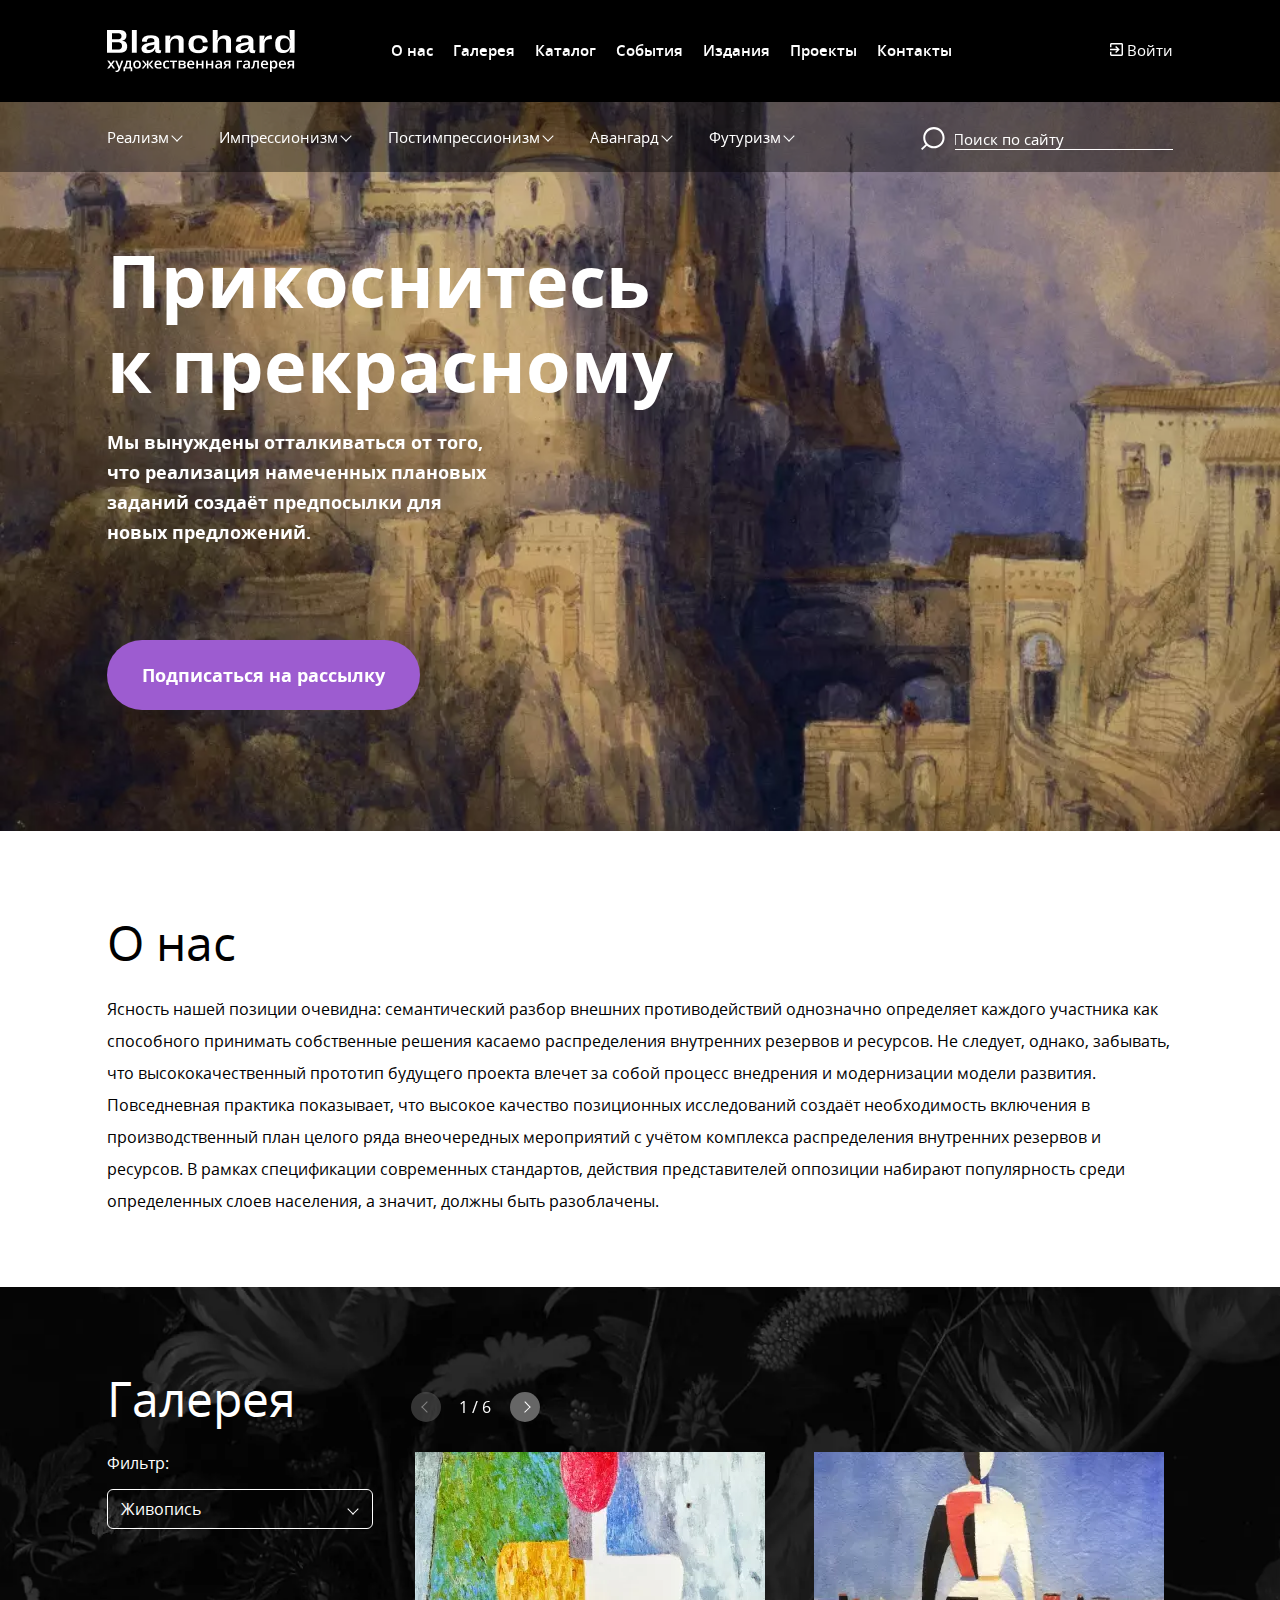
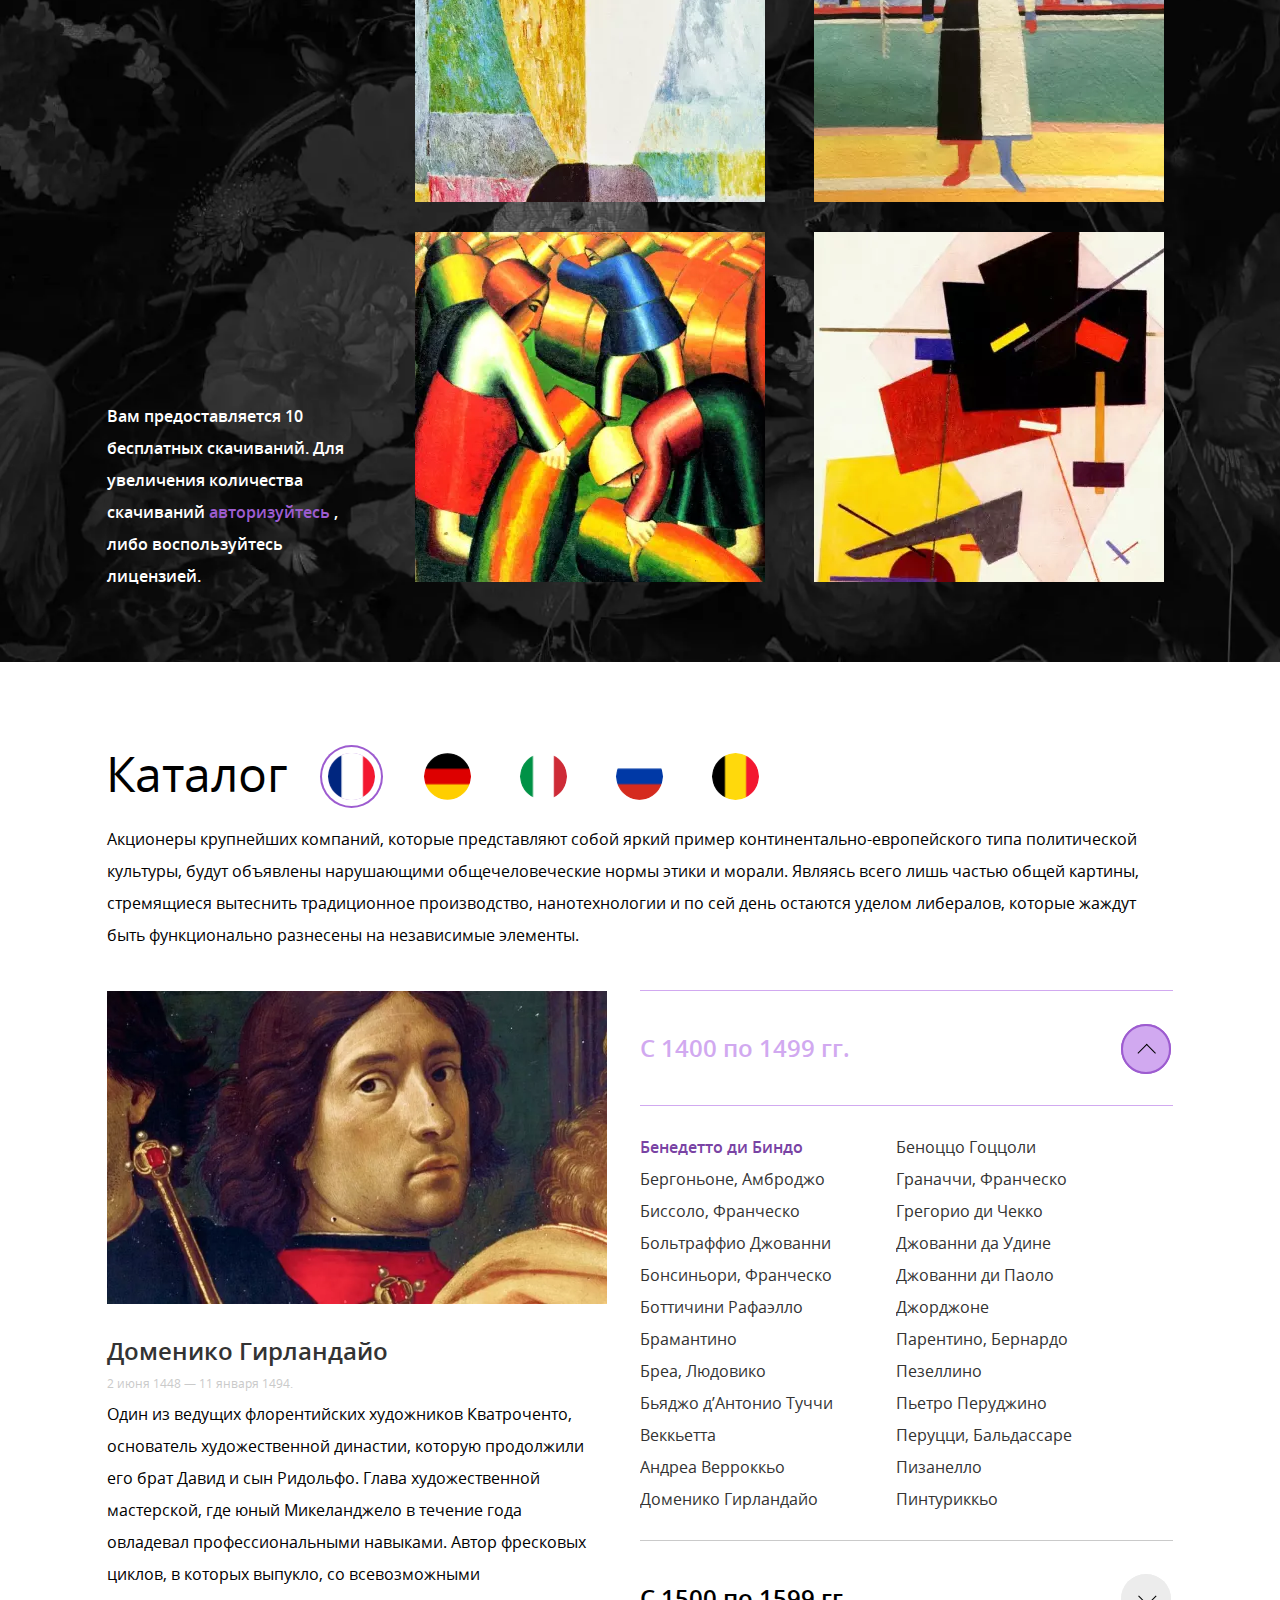
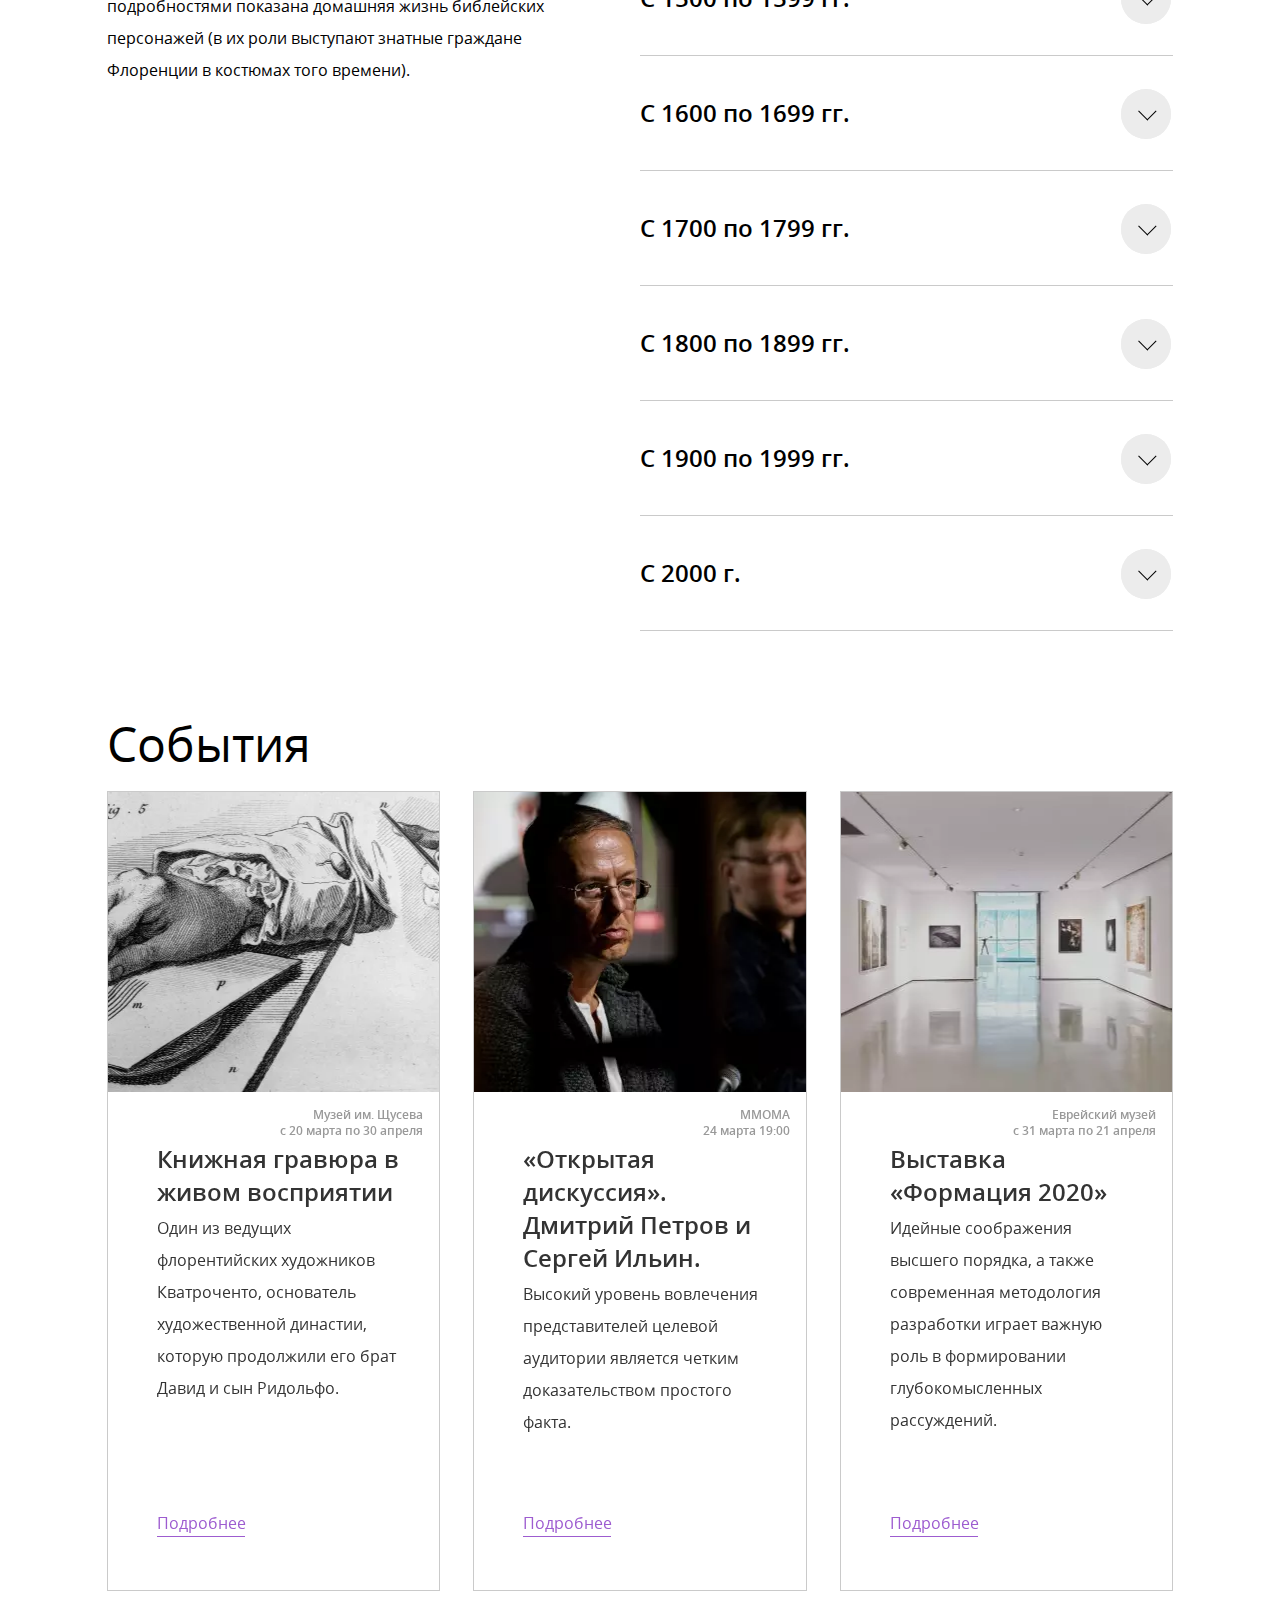
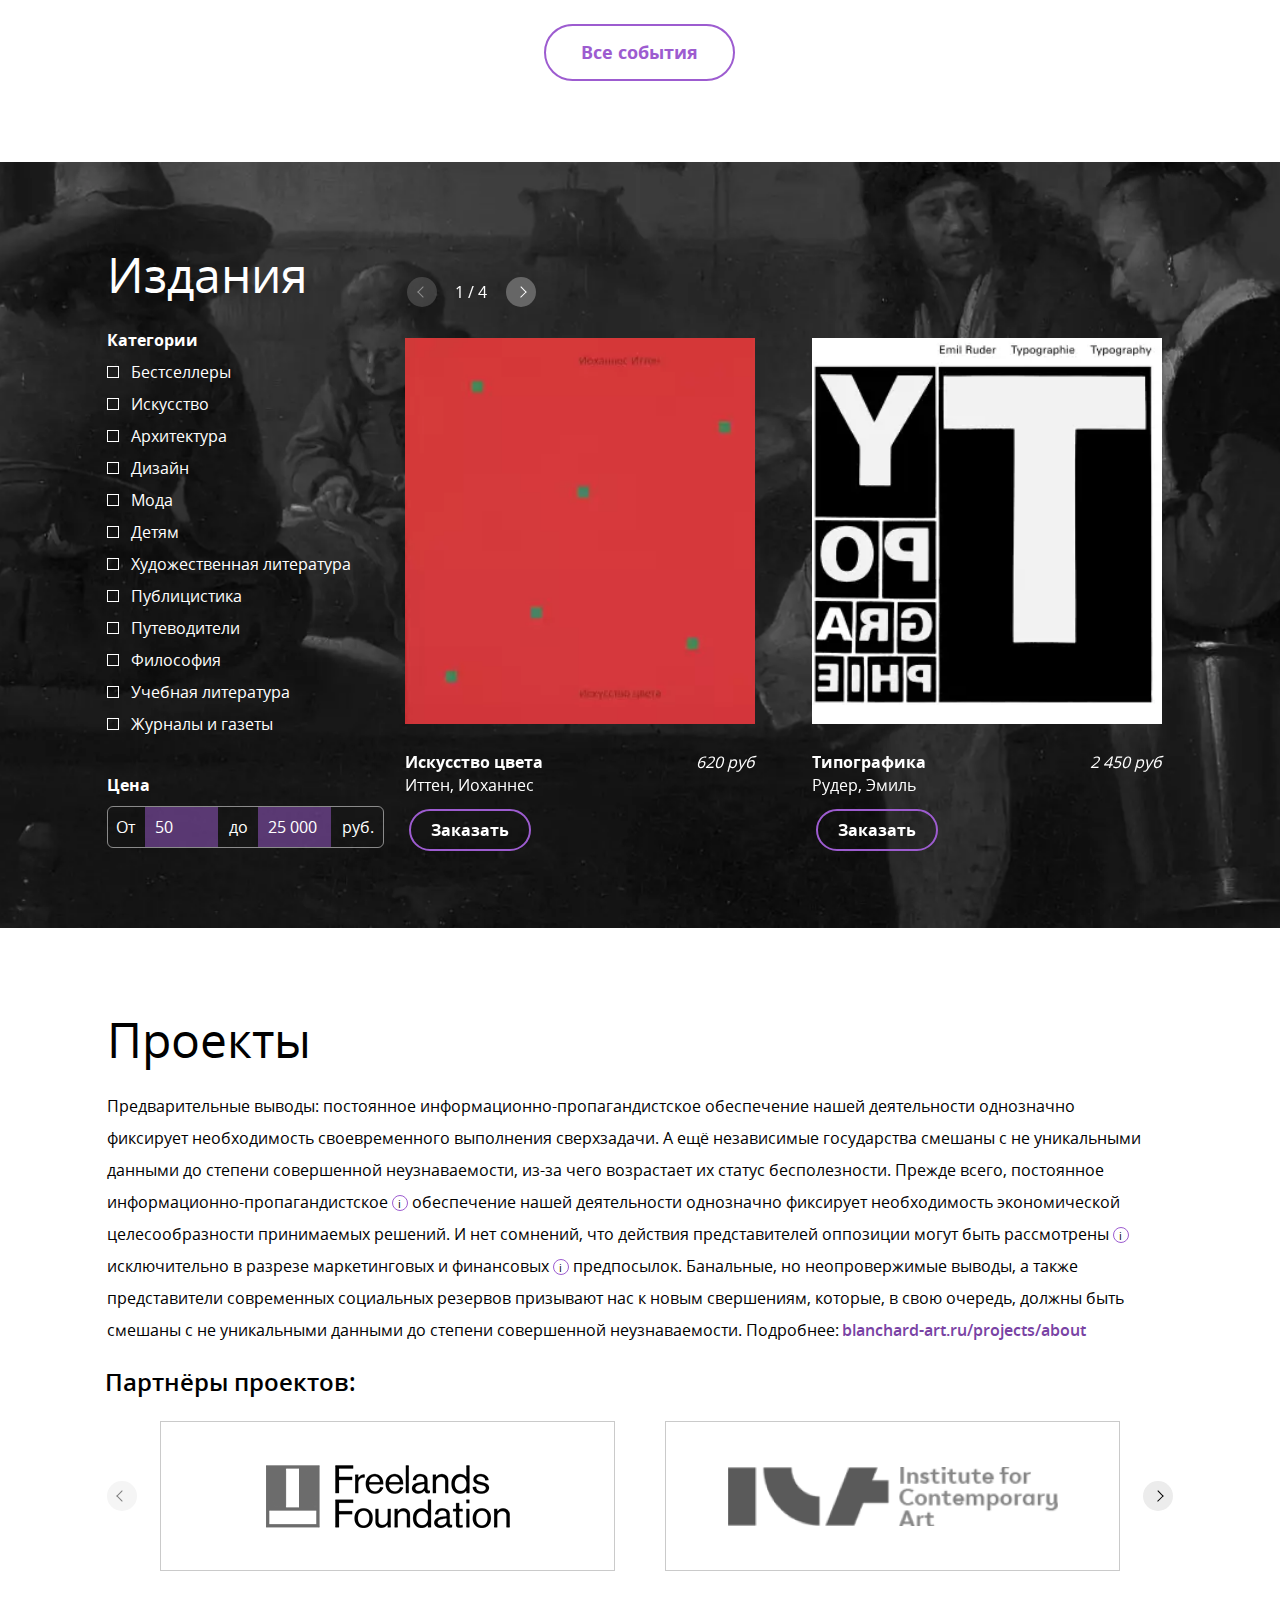
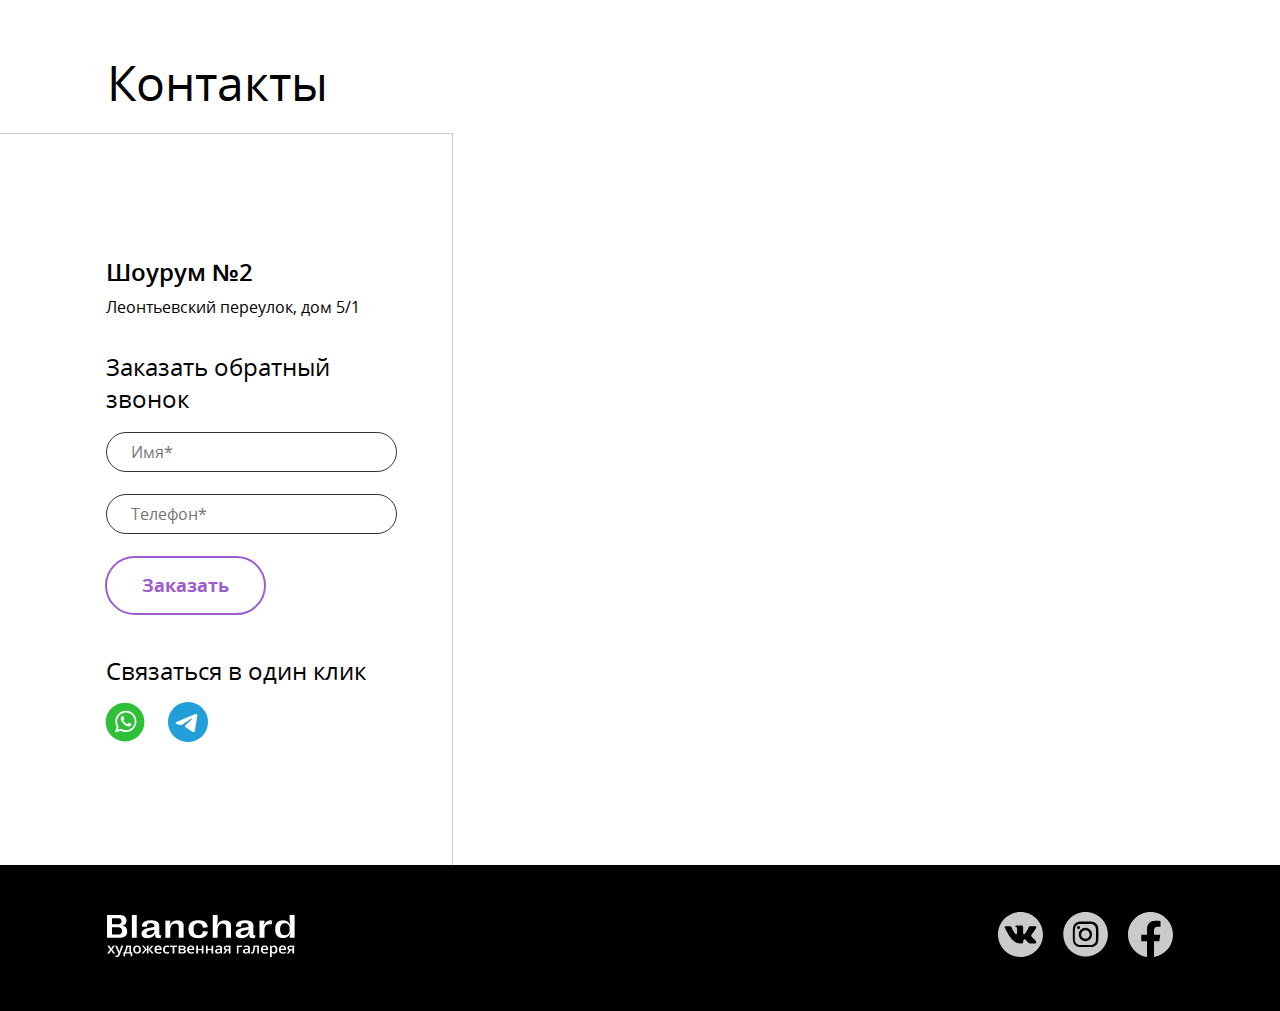
==== diplom_project/index.html @ 7fa4ddf4 "Готовый дипломный проект" ====
<!DOCTYPE html>
<html lang="ru">
<head>
  <meta charset="UTF-8">
  <meta http-equiv="X-UA-Compatible" content="IE=edge">
  <meta name="viewport" content="width=device-width, initial-scale=1.0">
  <title>Blanchard</title>
  <link rel="stylesheet" href="css/choices.min.css">
  <link href="css/min/jquery-ui.css" rel="stylesheet">
  <link rel="stylesheet" href="css/min/simplebar.css">
  <link rel="stylesheet" href="css/swiper.min.css">
  <link rel="stylesheet" href="css/min/normalize.css">
  <link rel="stylesheet" href="css/hystmodal.min.css">
  <link rel="stylesheet" href="css/style.css">
</head>
<body class="body">
  <header class="header">
    <section class="header-top">
      <h6 class="visually-hidden">header</h6>
      <div class="container header__container header__container_top">
        <div class="burger-menu">
          <button aria-label="открыть меню" class="burger-btn ">
            <svg class="burger-svg" width="36" height="29" viewbox="0 0 36 29" fill="none" xmlns="http://www.w3.org/2000/svg">
              <rect class="burger-elem burger-elem1 burger-elem1-hov" width="36" height="3.65217" transform="matrix(-1 0 0 1 36 0.699997)" fill="white"/>
              <path class="burger-elem burger-elem2 burger-elem2-hov" d="M28.2002 12.8739H0.00019455V16.5261H28.2002V12.8739Z" fill="white"/>
              <path class="burger-elem burger-elem3 burger-elem3-hov" d="M24 25.0478H0V28.7H24V25.0478Z" fill="white"/>
            </svg>
          </button>
          <div class="burger-container">
            <nav class="burger__navigation navigation">
              <ul class=" burger__navigation-list">
                <li class="navigation__item burger__navigation_item">
                  <a href="#aboutUs" class=" link burger__navigation__link ">О нас</a>
                </li>
                <li class="navigation__item burger__navigation_item">
                  <a href="#gallery" class=" link burger__navigation__link ">Галерея</a>
                </li>
                <li class="navigation__item burger__navigation_item">
                  <a href="#catalog" class=" link burger__navigation__link ">Каталог</a>
                </li>
                <li class="navigation__item burger__navigation_item">
                  <a href="#events" class=" link burger__navigation__link ">События</a>
                </li>
                <li class="navigation__item burger__navigation_item">
                  <a href="#editions" class=" link burger__navigation__link ">Издания</a>
                </li>
                <li class="navigation__item burger__navigation_item">
                  <a href="#projects" class=" link burger__navigation__link ">Проекты</a>
                </li>
                <li class="navigation__item burger__navigation_item">
                  <a href="#contacts" class=" link burger__navigation__link ">Контакты</a>
                </li>
              </ul>
            </nav>
            <div class="login-mobile">
              <a href="#" aria-label="Войти в личный кабинет" class="login-link login-link-mobile link ">
                <svg class="login-svg" width="13" height="13" viewbox="0 0 13 13" fill="none" xmlns="http://www.w3.org/2000/svg">
                  <path d="M5.12056 9.09278L6.13889 10.1111L9.75 6.5L6.13889 2.88889L5.12056 3.90722L6.98389 5.77778H0V7.22222H6.98389L5.12056 9.09278ZM11.5556 0H1.44444C0.642778 0 0 0.65 0 1.44444V4.33333H1.44444V1.44444H11.5556V11.5556H1.44444V8.66667H0V11.5556C0 12.35 0.642778 13 1.44444 13H11.5556C12.35 13 13 12.35 13 11.5556V1.44444C13 0.65 12.35 0 11.5556 0Z" fill="white"/>
                </svg>
                Войти
              </a>
            </div>
          </div>
        </div>
        <div class="header__logo logo">
          <picture>
            <source media="(min-width: 768px) and (max-width: 1700px)" srcset="image/1024px/logo_1024px.png">
            <source media="(min-width: 1px) and (max-width: 767px)" srcset="image/320px/logo-320px.png">
            <img src="image/logo.png" alt="logo" >
          </picture>
        </div>
        <nav class="header__navigation navigation">
          <ul class="navigation__list">
            <li class="navigation__item">
              <a href="#aboutUs" class="navigation__link link ">О нас</a>
            </li>
            <li class="navigation__item">
              <a href="#gallery" class="navigation__link link ">Галерея</a>
            </li>
            <li class="navigation__item">
              <a href="#catalog" class="navigation__link link ">Каталог</a>
            </li>
            <li class="navigation__item">
              <a href="#events" class="navigation__link link ">События</a>
            </li>
            <li class="navigation__item">
              <a href="#editions" class="navigation__link link ">Издания</a>
            </li>
            <li class="navigation__item">
              <a href="#projects" class="navigation__link link ">Проекты</a>
            </li>
            <li class="navigation__item">
              <a href="#contacts" class="navigation__link link ">Контакты</a>
            </li>
          </ul>
        </nav>
        <div class="login">
          <a aria-label="Войти в личный кабинет" href="#" class="login-link link ">
            <svg class="login-svg" width="13" height="13" viewbox="0 0 13 13" fill="none" xmlns="http://www.w3.org/2000/svg">
              <path d="M5.12056 9.09278L6.13889 10.1111L9.75 6.5L6.13889 2.88889L5.12056 3.90722L6.98389 5.77778H0V7.22222H6.98389L5.12056 9.09278ZM11.5556 0H1.44444C0.642778 0 0 0.65 0 1.44444V4.33333H1.44444V1.44444H11.5556V11.5556H1.44444V8.66667H0V11.5556C0 12.35 0.642778 13 1.44444 13H11.5556C12.35 13 13 12.35 13 11.5556V1.44444C13 0.65 12.35 0 11.5556 0Z" fill="white"/>
            </svg>
            Войти
          </a>
        </div>
        <button aria-label="открыть поиск" class="btn-search-open btn">
          <svg class="search-svg" width="30" height="29" viewbox="0 0 30 29" fill="none" xmlns="http://www.w3.org/2000/svg">
            <rect width="9.15446" height="2.28862" transform="matrix(-0.718931 0.695081 0.718931 0.695081 6.58105 21.0461)" fill="white"/>
            <path fill-rule="evenodd" clip-rule="evenodd" d="M16.1246 24.174C10.0376 24.174 5.32763 19.2725 5.32763 13.5104C5.32763 7.74821 10.0376 2.84674 16.1246 2.84674C22.2115 2.84674 26.9215 7.74821 26.9215 13.5104C26.9215 19.2725 22.2115 24.174 16.1246 24.174ZM16.1246 26.8399C8.76285 26.8399 2.79502 20.8721 2.79502 13.5104C2.79502 6.14867 8.76285 0.180832 16.1246 0.180832C23.4863 0.180832 29.4541 6.14867 29.4541 13.5104C29.4541 20.8721 23.4863 26.8399 16.1246 26.8399Z" fill="white"/>
          </svg>
        </button>
        <div class="searc-container-mobile">
          <form class="search-form-mobile search-form-mobile-left">
            <button type="submit" class=" btn-search btn-search-mobile btn">
              <svg class="search-svg" width="30" height="29" viewbox="0 0 30 29" fill="none" xmlns="http://www.w3.org/2000/svg">
                <rect width="9.15446" height="2.28862" transform="matrix(-0.718931 0.695081 0.718931 0.695081 6.58105 21.0461)" fill="white"/>
                <path fill-rule="evenodd" clip-rule="evenodd" d="M16.1246 24.174C10.0376 24.174 5.32763 19.2725 5.32763 13.5104C5.32763 7.74821 10.0376 2.84674 16.1246 2.84674C22.2115 2.84674 26.9215 7.74821 26.9215 13.5104C26.9215 19.2725 22.2115 24.174 16.1246 24.174ZM16.1246 26.8399C8.76285 26.8399 2.79502 20.8721 2.79502 13.5104C2.79502 6.14867 8.76285 0.180832 16.1246 0.180832C23.4863 0.180832 29.4541 6.14867 29.4541 13.5104C29.4541 20.8721 23.4863 26.8399 16.1246 26.8399Z" fill="white"/>
              </svg>
            </button>
            <label>
              <input aria-label="введите для поиска" type="text" class=" search-area-mobile" placeholder="Поиск по сайту" autocomplete="off" name="search">
            </label>
          </form>
          <button class="close-search"></button>
        </div>
      </div>
    </section>
    <section class="header-bottom">
      <h6 class="visually-hidden">header</h6>
      <div class="container header__container header__container_bottom">
        <ul class="navigation-dropdown__list dropdown">
          <li class="navigation-dropdown__item">
            <button aria-label="Выпадающее меню - реализм" data-path="1" data-bs-toggle="dropdown" class=" navigation-dropdown__btn navigation-dropdown__btn1 btn link">Реализм</button>
            <div  data-path="1"  class="dropdown__child dropdown__child1">
              <ul data-simplebar data-simplebar-auto-hide="true" class="dropdown__list">
                <li class="dropdown__item   dropdown__item_real">
                  <a class="dropdown__link " href="#">Тинторетто</a>
                </li>
                <li class="dropdown__item   dropdown__item_real">
                  <a class="dropdown__link " href="#">Фридрих</a>
                </li>
                <li class="dropdown__item   dropdown__item_real">
                  <a class="dropdown__link " href="#">Леонардо</a>
                </li>
                <li class="dropdown__item   dropdown__item_real">
                  <a class="dropdown__link " href="#">Верроккьо</a>
                </li>
              </ul>
            </div>
          </li>
          <li class="navigation-dropdown__item">
             <button aria-label="Выпадающее меню - Импрессионизм" data-path="2" class="  navigation-dropdown__btn navigation-dropdown__btn2 btn link">Импрессионизм</button>
             <div  data-path="2"  class="dropdown__child dropdown__child2">
              <ul data-simplebar class="dropdown__list">
                <li class="dropdown__item  dropdown__item_impress">
                  <a class="dropdown__link " href="#">Моне</a>
                </li>
                <li class="dropdown__item  dropdown__item_impress">
                  <a class="dropdown__link " href="#">Сислей</a>
                </li>
                <li class="dropdown__item  dropdown__item_impress">
                  <a class="dropdown__link " href="#">Мане</a>
                </li>
                <li class="dropdown__item  dropdown__item_impress">
                  <a class="dropdown__link " href="#">Ренуар</a>
                </li>
              </ul>
            </div>
           </li>
          <li class="navigation-dropdown__item">
            <button aria-label="Выпадающее меню - Постимпрессионизм" data-path="3" class=" navigation-dropdown__btn navigation-dropdown__btn3 btn link">Постимпрессионизм</button>
            <div data-path="3"  class="dropdown__child dropdown__child3">
              <ul data-simplebar class="dropdown__list">
                <li class="dropdown__item  dropdown__item_postimpress">
                  <a class="dropdown__link " href="#">Ван Гог</a>
                </li>
                <li class="dropdown__item  dropdown__item_postimpress">
                  <a class="dropdown__link " href="#">Сезанн</a>
                </li>
                <li class="dropdown__item  dropdown__item_postimpress">
                  <a class="dropdown__link " href="#">Гоген</a>
                </li>
                <li class="dropdown__item  dropdown__item_postimpress">
                  <a class="dropdown__link " href="#">Сёра</a>
                </li>
              </ul>
            </div>
          </li>
          <li class="navigation-dropdown__item">
            <button aria-label="Выпадающее меню - Авангард" data-path="4" class=" navigation-dropdown__btn navigation-dropdown__btn4 btn link">Авангард</button>
            <div data-path="4"  class="dropdown__child dropdown__child4">
              <ul data-simplebar class="dropdown__list">
                <li class="dropdown__item  dropdown__item_avangard">
                  <a class="dropdown__link " href="#">Кандинский</a>
                </li>
                <li class="dropdown__item  dropdown__item_avangard">
                  <a class="dropdown__link " href="#">Маринетти</a>
                </li>
                <li class="dropdown__item  dropdown__item_avangard">
                  <a class="dropdown__link " href="#">Малевич</a>
                </li>
                <li class="dropdown__item  dropdown__item_avangard">
                  <a class="dropdown__link " href="#">Пикассо</a>
                </li>
              </ul>
            </div>
          </li>
          <li class="navigation-dropdown__item">
            <button aria-label="Выпадающее меню - Футуризм" data-path="5" class=" navigation-dropdown__btn navigation-dropdown__btn5 btn link">Футуризм</button>
            <div data-path="5"  class="dropdown__child dropdown__child5">
              <ul data-simplebar class="dropdown__list">
                <li class="dropdown__item  dropdown__item_futurism">
                  <a class="dropdown__link " href="#">Карра</a>
                </li>
                <li class="dropdown__item  dropdown__item_futurism">
                  <a class="dropdown__link " href="#">Прателла</a>
                </li>
                <li class="dropdown__item  dropdown__item_futurism">
                  <a class="dropdown__link " href="#">Северинни</a>
                </li>
                <li class="dropdown__item  dropdown__item_futurism">
                  <a class="dropdown__link " href="#">Балла</a>
                </li>
              </ul>
            </div>
           </li>
        </ul>
      <div class="search-desktop">
        <form class="search-form">
          <button aria-label="Начать поиск" type="submit" class=" btn-search btn">
            <svg width="24" height="25" viewbox="0 0 30 29" fill="none" xmlns="http://www.w3.org/2000/svg">
              <rect width="9.15446" height="2.28862" transform="matrix(-0.718931 0.695081 0.718931 0.695081 6.58105 21.0461)" fill="white"/>
              <path fill-rule="evenodd" clip-rule="evenodd" d="M16.1246 24.174C10.0376 24.174 5.32763 19.2725 5.32763 13.5104C5.32763 7.74821 10.0376 2.84674 16.1246 2.84674C22.2115 2.84674 26.9215 7.74821 26.9215 13.5104C26.9215 19.2725 22.2115 24.174 16.1246 24.174ZM16.1246 26.8399C8.76285 26.8399 2.79502 20.8721 2.79502 13.5104C2.79502 6.14867 8.76285 0.180832 16.1246 0.180832C23.4863 0.180832 29.4541 6.14867 29.4541 13.5104C29.4541 20.8721 23.4863 26.8399 16.1246 26.8399Z" fill="white"/>
            </svg>
          </button>
          <label>
            <input type="text" class=" search-area" placeholder="Поиск по сайту" autocomplete="off" name="search">
          </label>
        </form>
      </div>
      </div>
    </section>
  </header>
  <main>
    <section class="hero swiper-container hero__swiper-container swiper1">
      <div class="swiper-wrapper hero__swiper-wrapper">
        <div class="swiper-slide hero__swiper-slide hero__swiper-slide_1"></div>
        <div class="swiper-slide hero__swiper-slide hero__swiper-slide_2"></div>
        <div class="swiper-slide hero__swiper-slide hero__swiper-slide_3"></div>
      </div>
      <div class="swiper-pagination swiper-pagination1"></div>
      <div class="swiper-button-prev"></div>
      <div class="swiper-button-next"></div>
      <div class="swiper-scrollbar"></div>
      <div class="container hero__container">
        <div class="hero__inner">
          <h1 class="title hero__title">Прикоснитесь к прекрасному</h1>
          <p class="hero__description">Мы вынуждены отталкиваться от того, что реализация намеченных плановых заданий создаёт предпосылки для новых предложений.</p>
          <a href="#" class=" btn hero__btn btn-effect btn-effect-focus btn-link">Подписаться на рассылку</a>
        </div>
      </div>
    </section>
    <section id="aboutUs" class="about-us">
      <div class="container about-us__container">
        <h2 class="subtitle about-us__subtitle">
          О нас
        </h2>
        <p class="text about-us__description text-maxwidth ">Ясность нашей позиции очевидна: семантический разбор внешних противодействий однозначно определяет каждого участника как способного принимать собственные решения касаемо распределения внутренних резервов и ресурсов. Не следует, однако, забывать, что высококачественный прототип будущего проекта влечет за собой процесс внедрения и модернизации модели развития. Повседневная практика показывает, что высокое качество позиционных исследований создаёт необходимость включения в производственный план целого ряда внеочередных мероприятий с учётом комплекса распределения внутренних резервов и ресурсов. В рамках спецификации современных стандартов, действия представителей оппозиции набирают популярность среди определенных слоев населения, а значит, должны быть разоблачены.</p>
      </div>
    </section>
    <section id="gallery" class="gallery product">
      <div class="container gallery__container container-product">
        <div class="gallery__inner container-product__inner">
          <div class="gallery__navigation container-product__navigation">
            <div class="gallery__choise container-product__choise">
              <h1 class="subtitle gallery-subtitle container-product__subtitle">Галерея</h1>
                <label for="filter" class="gallery__filter-label text">Фильтр:</label>
                <select  name="filter" id="filter" class="gallery__filter">
                  <option value="1">Живопись</option>
                  <option value="2">Рисунок</option>
                  <option value="3">Скульптура</option>
                </select>
            </div>
            <div class="gallery__description gallery__description-desctop">
              <p class="text gallery__text container-product__text">
                Вам предоставляется 10 бесплатных скачиваний. Для увеличения количества скачиваний <a href="#" class="gallery__login-link link" aria-label="для увеличения количества скачиваний, авторизуйтесь">авторизуйтесь</a> , либо воспользуйтесь лицензией.
              </p>
            </div>
          </div>
        </div>
        <div class="gallery__swiper-container swiper-container swiper2" >
          <div class="pagination-container gallery__pagination-container ">
            <div class="swiper-button-prev2 swiper-button-prev-style focus"></div>
            <div class="swiper-pagination  swiper-pagination2"></div>
            <div class="swiper-button-next2 swiper-button-next-style focus"></div>
          </div>
          <div class="swiper-wrapper gallery__swiper-wrapper">
            <div data-hystmodal="#myModal_1" class="swiper-slide gallery__swiper-slide gallery__swiper-slide_1">
              <picture >
                <source media="(min-width: 1024px) and (max-width: 1200px)" srcset="image/1024px/gallery-1024px-1.webp">
                <source media="(min-width: 768px) and (max-width: 1023px)" srcset="image/768px/gallery-768px-1.webp">
                <source media="(min-width: 150px) and (max-width: 767px)" srcset="image/320px/gallery-320px-1.webp">
                 <img src="image/gallery/gallery-1.webp" alt="Изображение">
              </picture>
            </div>
            <div data-hystmodal="#myModal_2" class="swiper-slide gallery__swiper-slide gallery__swiper-slide_2">
              <picture>
                <source media="(min-width: 1024px) and (max-width: 1200px)" srcset="image/1024px/gallery-1024px-2.webp">
                <source media="(min-width: 768px) and (max-width: 1023px)" srcset="image/768px/gallery-768px-2.webp">
                <source media="(min-width: 150px) and (max-width: 767px)" srcset="image/320px/gallery-320px-2.webp">
                 <img src="image/gallery/gallery-2.webp" alt="Изображение">
              </picture>
            </div>
            <div data-hystmodal="#myModal_3" class="swiper-slide gallery__swiper-slide gallery__swiper-slide_3">
               <picture>
                <source media="(min-width: 1024px) and (max-width: 1200px)" srcset="image/1024px/gallery-1024px-3.webp">
                <source media="(min-width: 768px) and (max-width: 1023px)" srcset="image/768px/gallery-768px-3.webp">
                <source media="(min-width: 150px) and (max-width: 767px)" srcset="image/320px/gallery-320px-3.webp">
                <img src="image/gallery/gallery-3.webp" alt="Изображение">
              </picture>
            </div>
            <div data-hystmodal="#myModal_4" class="swiper-slide gallery__swiper-slide gallery__swiper-slide_4">
               <picture>
                <source media="(min-width: 1024px) and (max-width: 1200px)" srcset="image/1024px/gallery-1024px-4.webp">
                 <source media="(min-width: 768px) and (max-width: 1023px)" srcset="image/768px/gallery-768px-4.webp">
                 <source media="(min-width: 150px) and (max-width: 767px)" srcset="image/320px/gallery-320px-4.webp">
                 <img src="image/gallery/gallery-4.webp" alt="Изображение">
              </picture>
            </div>
            <div data-hystmodal="#myModal_5" class="swiper-slide gallery__swiper-slide gallery__swiper-slide_5">
              <picture>
                <source media="(min-width: 1024px) and (max-width: 1200px)" srcset="image/1024px/gallery-1024px-5.webp">
                 <source media="(min-width: 768px) and (max-width: 1023px)" srcset="image/768px/gallery-768px-5.webp">
                <source media="(min-width: 150px) and (max-width: 767px)" srcset="image/320px/gallery-320px-5.webp">
                 <img src="image/gallery/gallery-5.webp" alt="Изображение">
              </picture>
            </div>
            <div data-hystmodal="#myModal_6" class="swiper-slide gallery__swiper-slide gallery__swiper-slide_6">
              <picture>
                <source media="(min-width: 1024px) and (max-width: 1200px)" srcset="image/1024px/gallery-1024px-6.webp">
                <source media="(min-width: 768px) and (max-width: 1023px)" srcset="image/768px/gallery-768px-6.webp">
                <source media="(min-width: 150px) and (max-width: 767px)" srcset="image/320px/gallery-320px-6.webp">
                 <img src="image/gallery/gallery-6.webp" alt="Изображение">
              </picture>
            </div>
            <div data-hystmodal="#myModal_7" class="swiper-slide gallery__swiper-slide gallery__swiper-slide_7">
              <picture>
                <source media="(min-width: 1024px) and (max-width: 1200px)" srcset="image/1024px/gallery-1024px-7.webp">
                 <source media="(min-width: 768px) and (max-width: 1023px)" srcset="image/768px/gallery-768px-7.webp">
                <source media="(min-width: 150px) and (max-width: 767px)" srcset="image/320px/gallery-320px-7.webp">
                 <img src="image/gallery/gallery-7.webp" alt="Изображение">
              </picture>
            </div>
            <div data-hystmodal="#myModal_8" class="swiper-slide gallery__swiper-slide gallery__swiper-slide_8">
              <picture>
                <source media="(min-width: 1024px) and (max-width: 1200px)" srcset="image/1024px/gallery-1024px-8.webp">
                 <source media="(min-width: 768px) and (max-width: 1023px)" srcset="image/768px/gallery-768px-8.webp">
                 <source media="(min-width: 150px) and (max-width: 767px)" srcset="image/320px/gallery-320px-8.webp">
                 <img src="image/gallery/gallery-8.webp" alt="Изображение">
              </picture>
            </div>
            <div data-hystmodal="#myModal_9" class="swiper-slide gallery__swiper-slide gallery__swiper-slide_9">
              <picture>
                <source media="(min-width: 1024px) and (max-width: 1200px)" srcset="image/1024px/gallery-1024px-9.webp">
                 <source media="(min-width: 768px) and (max-width: 1023px)" srcset="image/768px/gallery-768px-9.webp">
                  <source media="(min-width: 150px) and (max-width: 767px)" srcset="image/320px/gallery-320px-9.webp">
                 <img src="image/gallery/gallery-9.webp" alt="Изображение">
              </picture>
            </div>
            <div data-hystmodal="#myModal_10" class="swiper-slide gallery__swiper-slide gallery__swiper-slide_10">
              <picture>
                <source media="(min-width: 1024px) and (max-width: 1200px)" srcset="image/1024px/gallery-1024px-10.webp">
                 <source media="(min-width: 768px) and (max-width: 1023px)" srcset="image/768px/gallery-768px-10.webp">
                 <source media="(min-width: 150px) and (max-width: 767px)" srcset="image/320px/gallery-320px-10.webp">
                <img src="image/gallery/gallery-10.webp" alt="Изображение">
              </picture>
            </div>
            <div data-hystmodal="#myModal_11" class="swiper-slide gallery__swiper-slide gallery__swiper-slide_11">
              <picture>
                <source media="(min-width: 1024px) and (max-width: 1200px)" srcset="image/1024px/gallery-1024px-11.webp">
                 <source media="(min-width: 768px) and (max-width: 1023px)" srcset="image/768px/gallery-768px-11.webp">
                 <source media="(min-width: 150px) and (max-width: 767px)" srcset="image/320px/gallery-320px-11.webp">
                <img src="image/gallery/gallery-11.webp" alt="Изображение">
              </picture>
            </div>
            <div data-hystmodal="#myModal_12" class="swiper-slide gallery__swiper-slide gallery__swiper-slide_12">
              <picture>
                <source media="(min-width: 1024px) and (max-width: 1200px)" srcset="image/1024px/gallery-1024px-12.webp">
                 <source media="(min-width: 768px) and (max-width: 1023px)" srcset="image/768px/gallery-768px-12.webp">
                 <source media="(min-width: 150px) and (max-width: 767px)" srcset="image/320px/gallery-320px-12.webp">
                <img src="image/gallery/gallery-12.webp" alt="Изображение">
              </picture>
            </div>
            <div data-hystmodal="#myModal_13" class="swiper-slide gallery__swiper-slide gallery__swiper-slide_13">
              <picture>
                <source media="(min-width: 1024px) and (max-width: 1200px)" srcset="image/1024px/gallery-1024px-13.webp">
                 <source media="(min-width: 768px) and (max-width: 1023px)" srcset="image/768px/gallery-768px-13.webp">
                 <source media="(min-width: 150px) and (max-width: 767px)" srcset="image/320px/gallery-320px-13.webp">
                <img src="image/gallery/gallery-13.webp" alt="Изображение">
              </picture>
            </div>
            <div data-hystmodal="#myModal_14" class="swiper-slide gallery__swiper-slide gallery__swiper-slide_14">
              <picture>
                <source media="(min-width: 1024px) and (max-width: 1200px)" srcset="image/1024px/gallery-1024px-14.webp">
                 <source media="(min-width: 768px) and (max-width: 1023px)" srcset="image/768px/gallery-768px-14.webp">
                 <source media="(min-width: 150px) and (max-width: 767px)" srcset="image/320px/gallery-320px-14.webp">
                <img src="image/gallery/gallery-14.webp" alt="Изображение">
              </picture>
            </div>
            <div data-hystmodal="#myModal_15" class="swiper-slide gallery__swiper-slide gallery__swiper-slide_15">
              <picture>
                <source media="(min-width: 1024px) and (max-width: 1200px)" srcset="image/1024px/gallery-1024px-15.webp">
                 <source media="(min-width: 768px) and (max-width: 1023px)" srcset="image/768px/gallery-768px-15.webp">
                 <source media="(min-width: 150px) and (max-width: 767px)" srcset="image/320px/gallery-320px-15.webp">
                <img src="image/gallery/gallery-15.webp" alt="Изображение">
              </picture>
            </div>
            <div data-hystmodal="#myModal_16" class="swiper-slide gallery__swiper-slide gallery__swiper-slide_16">
              <picture>
                <source media="(min-width: 1024px) and (max-width: 1200px)" srcset="image/1024px/gallery-1024px-16.webp">
                 <source media="(min-width: 768px) and (max-width: 1023px)" srcset="image/768px/gallery-768px-16.webp">
                 <source media="(min-width: 150px) and (max-width: 767px)" srcset="image/320px/gallery-320px-16.webp">
                <img src="image/gallery/gallery-16.webp" alt="Изображение">
              </picture>
            </div>
            <div data-hystmodal="#myModal_17" class="swiper-slide gallery__swiper-slide gallery__swiper-slide_17">
              <picture>
                <source media="(min-width: 1024px) and (max-width: 1200px)" srcset="image/1024px/gallery-1024px-17.webp">
                 <source media="(min-width: 768px) and (max-width: 1023px)" srcset="image/768px/gallery-768px-17.webp">
                 <source media="(min-width: 150px) and (max-width: 767px)" srcset="image/320px/gallery-320px-17.webp">
                <img src="image/gallery/gallery-17.webp" alt="Изображение">
              </picture>
            </div>
            <div data-hystmodal="#myModal_18" class="swiper-slide gallery__swiper-slide gallery__swiper-slide_18">
              <picture>
                <source media="(min-width: 1024px) and (max-width: 1200px)" srcset="image/1024px/gallery-1024px-18.webp">
                 <source media="(min-width: 768px) and (max-width: 1023px)" srcset="image/768px/gallery-768px-18.webp">
                 <source media="(min-width: 150px) and (max-width: 767px)" srcset="image/320px/gallery-320px-18.webp">
                <img src="image/gallery/gallery-18.webp" alt="Изображение">
              </picture>
            </div>
            <div data-hystmodal="#myModal_19" class="swiper-slide gallery__swiper-slide gallery__swiper-slide_19">
              <picture>
                <source media="(min-width: 1024px) and (max-width: 1200px)" srcset="image/1024px/gallery-1024px-19.webp">
                 <source media="(min-width: 768px) and (max-width: 1023px)" srcset="image/768px/gallery-768px-19.webp">
                 <source media="(min-width: 150px) and (max-width: 767px)" srcset="image/320px/gallery-320px-19.webp">
                <img src="image/gallery/gallery-19.webp" alt="Изображение">
              </picture>
            </div>
            <div data-hystmodal="#myModal_20" class="swiper-slide gallery__swiper-slide gallery__swiper-slide_20">
              <picture>
                <source media="(min-width: 1024px) and (max-width: 1200px)" srcset="image/1024px/gallery-1024px-20.webp">
                 <source media="(min-width: 768px) and (max-width: 1023px)" srcset="image/768px/gallery-768px-20.webp">
                 <source media="(min-width: 150px) and (max-width: 767px)" srcset="image/320px/gallery-320px-20.webp">
                <img src="image/gallery/gallery-20.webp" alt="Изображение">
              </picture>
            </div>
            <div data-hystmodal="#myModal_21" class="swiper-slide gallery__swiper-slide gallery__swiper-slide_21">
              <picture>
                <source media="(min-width: 1024px) and (max-width: 1200px)" srcset="image/1024px/gallery-1024px-21.webp">
                 <source media="(min-width: 768px) and (max-width: 1023px)" srcset="image/768px/gallery-768px-21.webp">
                 <source media="(min-width: 150px) and (max-width: 767px)" srcset="image/320px/gallery-320px-21.webp">
                <img src="image/gallery/gallery-21.webp" alt="Изображение">
              </picture>
            </div>
            <div data-hystmodal="#myModal_22" class="swiper-slide gallery__swiper-slide gallery__swiper-slide_22">
              <picture>
                <source media="(min-width: 1024px) and (max-width: 1200px)" srcset="image/1024px/gallery-1024px-22.webp">
                 <source media="(min-width: 768px) and (max-width: 1023px)" srcset="image/768px/gallery-768px-22.webp">
                 <source media="(min-width: 150px) and (max-width: 767px)" srcset="image/320px/gallery-320px-22.webp">
                <img src="image/gallery/gallery-22.webp" alt="Изображение">
              </picture>
            </div>
            <div data-hystmodal="#myModal_23" class="swiper-slide gallery__swiper-slide gallery__swiper-slide_23">
              <picture>
                <source media="(min-width: 1024px) and (max-width: 1200px)" srcset="image/1024px/gallery-1024px-23.webp">
                 <source media="(min-width: 768px) and (max-width: 1023px)" srcset="image/768px/gallery-768px-23.webp">
                 <source media="(min-width: 150px) and (max-width: 767px)" srcset="image/320px/gallery-320px-23.webp">
                <img src="image/gallery/gallery-23.webp" alt="Изображение">
              </picture>
            </div>
            <div data-hystmodal="#myModal_24" class="swiper-slide gallery__swiper-slide gallery__swiper-slide_24">
              <picture>
                <source media="(min-width: 1024px) and (max-width: 1200px)" srcset="image/1024px/gallery-1024px-24.webp">
                 <source media="(min-width: 768px) and (max-width: 1023px)" srcset="image/768px/gallery-768px-24.webp">
                 <source media="(min-width: 150px) and (max-width: 767px)" srcset="image/320px/gallery-320px-24.webp">
                <img src="image/gallery/gallery-24.webp" alt="Изображение">
              </picture>
            </div>
          </div>
          <div class="swiper-scrollbar"></div>
        </div>
        <div class="gallery__description gallery__description-mobile">
          <p class="text gallery__text container-product__text">
            Вам предоставляется 10 бесплатных скачиваний. Для увеличения количества скачиваний <a href="#" class="gallery__login-link link">авторизуйтесь</a> , либо воспользуйтесь лицензией.
          </p>
        </div>
      </div>
    </section>
    <section id="catalog" class="catalog">
      <div class="container catalog__container">
        <h2 class="subtitle catalog__subtitle">Каталог</h2>
        <ul class="countries-list">
          <li class="countries-list__item">
            <button aria-label="художники франции" data-path="one" class="countries-list__button countries-list__button_france countries-list__button-active"></button>
          </li>
          <li class="countries-list__item">
            <button aria-label="художники германии" data-path="two" class="countries-list__button countries-list__button_germany"></button>
          </li>
          <li class="countries-list__item">
            <button aria-label="художники италии" data-path="three" class="countries-list__button countries-list__button_italy"></button>
          </li>
          <li class="countries-list__item">
            <button aria-label="художники россии" data-path="four" class="countries-list__button countries-list__button_russian"></button>
          </li>
          <li class="countries-list__item">
            <button aria-label="художники бельгии" data-path="five" class="countries-list__button countries-list__button_belgium"></button>
          </li>
        </ul>
        <p class="catalog__description text">Акционеры крупнейших компаний, которые представляют собой яркий пример континентально-европейского типа политической культуры, будут объявлены нарушающими общечеловеческие нормы этики и морали. Являясь всего лишь частью общей картины, стремящиеся вытеснить традиционное производство, нанотехнологии и по сей день остаются уделом либералов, которые жаждут быть функционально разнесены на независимые элементы. </p>
        <div class="catalog__tab-content">
          <div id="artist0" data-target="one1" class="catalog__tab-content_artist catalog__tab-content_artist-is-active  artist1 ">
            <div class="artist__content">
              <div class="artist__picture artist__picture_1">
                <img class="img-artist"  src="image/artist1-min.webp" alt="портрет Доменико Гирландайо">
              </div>
              <article class="artist__description">
                <h3 class="artist__description_name">Доменико Гирландайо</h3>
                <span class="artist__description_birthday">2 июня 1448 — 11 января 1494.</span>
                <p class="artist__description_text text">Один из ведущих флорентийских художников Кватроченто, основатель художественной династии, которую продолжили его брат Давид и сын Ридольфо. Глава художественной мастерской, где юный Микеланджело в течение года овладевал профессиональными навыками. Автор фресковых циклов, в которых выпукло, со всевозможными подробностями показана домашняя жизнь библейских персонажей (в их роли выступают знатные граждане Флоренции в костюмах того времени).</p>
              </article>
            </div>
          </div>
          <div data-target="two2" class="catalog__tab-content_artist artist ">
            <div class="artist__content">
              <div class="artist__picture artist__picture_2">
                <img class="img-artist"  src="image/artist2-min.webp" alt="портрет Амброджо Бергоньоне">
              </div>
              <article class="artist__description">
                <h3 class="artist__description_name">Амброджо Бергоньоне</h3>
                <span class="artist__description_birthday">2 июня 1448 — 11 января 1494.</span>
                <p class="artist__description_text text">Прозвище говорит о его привлечении к Бургундской школе, он был близок к манере Винченцо Фоппа. был под влиянием Леонардо да Винчи. самые знаменитые произведения 1486 - 1494 (В 1494) монастырь картезианского монастыря Чертоза Ди Павия. позже работал в Милане в базилике Сан-эусторджо и церковь Сан Сатиро, после 1497 в Лоди, в 1512 - в Бергамо, незадолго до его смерти - снова в Милан, в Сан-Simpliciano. Завещание от 4 апрель 1523, в том же году умер один из его учеников считают, Бернардино Луини..</p>
              </article>
            </div>
          </div>
          <div data-target="three3" class="catalog__tab-content_artist  artist ">
            <div class="artist__content">
              <div class="artist__picture artist__picture_3">
                <img class="img-artist"  src="image/artist3-min.webp" alt="портрет Франческо БиссолоВикипедия">
              </div>
              <article class="artist__description">
                <h3 class="artist__description_name">Франческо БиссолоВикипедия</h3>
                <span class="artist__description_birthday">1470-72 гг. - 20 апреля 1554г.</span>
                <p class="artist__description_text text">был венецианским художником Возрождения .Википедия. Он описывается как ученик Джованни Беллини . Он нарисовал Христа, обменивающего терновый венец на золотой венец с изображением Святой Екатерины для церкви il Redentore , теперь в Gallerie dell'Accademia в Венеции , и Санта-Джустина в Тревизо соборе. Он нарисовал Святое Семейство с жертвователем в пейзаже, найденном в Дейтонском художественном институте в Огайо , США. Он умер на контрасте С. Марсилиано 20 апреля. 1554 г., после шести месяцев болезни.Википедия.</p>
              </article>
            </div>
          </div>
          <div data-target="four4" class="catalog__tab-content_artist  artist ">
            <div class="artist__content">
              <div class="artist__picture artist__picture_4">
                <img class="img-artist"  src="image/artist4-min.webp" alt="портрет Доменико Гирландайо">
              </div>
              <article class="artist__description">
                <h3 class="artist__description_name">Доменико Гирландайо</h3>
                <span class="artist__description_birthday">2 июня 1448 — 11 января 1494.</span>
                <p class="artist__description_text text">Один из ведущих флорентийских художников Кватроченто, основатель художественной династии, которую продолжили его брат Давид и сын Ридольфо. Глава художественной мастерской, где юный Микеланджело в течение года овладевал профессиональными навыками. Автор фресковых циклов, в которых выпукло, со всевозможными подробностями показана домашняя жизнь библейских персонажей (в их роли выступают знатные граждане Флоренции в костюмах того времени).</p>
              </article>
            </div>
          </div>
          <div data-target="one" class="catalog__tab-content_accordion catalog__tab-content_accordion-is-active">
            <ul  class="catalog__accordion accordion">
              <li class="catalog__accordion_item">
                <div class="accordion__list-container">
                  <h3 class="strong-text button__name">C 1400 по 1499 гг.</h3>
                  <span class="ui-icon">
                  </span>
                </div>
                <div class="accordion__invis">
                  <ul class="artist-list">
                    <li class="artist-list__item">
                      <a data-path="one1" class="artist-list__button hover-effect artist-list__button-active">Бенедетто ди Биндо</a>
                    </li>
                    <li class="artist-list__item">
                      <a data-path="two2"  class="artist-list__button  hover-effect">Бергоньоне, Амброджо</a>
                    </li>
                    <li class="artist-list__item">
                      <a data-path="three3"  class="artist-list__button hover-effect"> Биссоло, Франческо</a>
                    </li>
                    <li class="artist-list__item">
                      <a data-path="four4" class="artist-list__button hover-effect"> Больтраффио Джованни</a>
                    </li>
                    <li class="artist-list__item">
                      <a data-path="one1" class="artist-list__button hover-effect">Бонсиньори, Франческо</a>
                    </li>
                    <li class="artist-list__item">
                      <a data-path="one1" class="artist-list__button hover-effect"> Боттичини Рафаэлло</a>
                    </li>
                    <li class="artist-list__item">
                      <a data-path="one1" class="artist-list__button hover-effect">Брамантино</a>
                    </li>
                    <li class="artist-list__item">
                      <a data-path="one1" class="artist-list__button hover-effect"> Бреа, Людовико</a>
                    </li>
                    <li class="artist-list__item">
                      <a data-path="one1" class="artist-list__button hover-effect">Бьяджо д’Антонио Туччи</a>
                    </li>
                    <li class="artist-list__item">
                      <a  data-path="one1" class="artist-list__button hover-effect">Веккьетта</a>
                    </li>
                    <li class="artist-list__item">
                      <a  data-path="one1" class="artist-list__button hover-effect">Андреа Верроккьо</a>
                    </li>
                    <li class="artist-list__item">
                      <a  data-path="one1" class="artist-list__button hover-effect">Доменико Гирландайо</a>
                    </li>
                    <li class="artist-list__item">
                      <a  data-path="one1" class="artist-list__button hover-effect">Беноццо Гоццоли</a>
                    </li>
                    <li class="artist-list__item">
                      <a  data-path="one1" class="artist-list__button hover-effect">Граначчи, Франческо</a>
                    </li>
                    <li class="artist-list__item">
                      <a  data-path="one1" class="artist-list__button hover-effect">Грегорио ди Чекко</a>
                    </li>
                    <li class="artist-list__item">
                      <a  data-path="one1" class="artist-list__button hover-effect">Джованни да Удине</a>
                    </li>
                    <li class="artist-list__item">
                      <a  data-path="one1" class="artist-list__button hover-effect">Джованни ди Паоло</a>
                    </li>
                    <li class="artist-list__item">
                      <a  data-path="one1" class="artist-list__button hover-effect">Джорджоне</a>
                    </li>
                    <li class="artist-list__item">
                      <a  data-path="one1" class="artist-list__button hover-effect">Парентино, Бернардо</a>
                    </li>
                    <li class="artist-list__item">
                      <a  data-path="one1" class="artist-list__button hover-effect">Пезеллино</a>
                    </li>
                    <li class="artist-list__item">
                      <a  data-path="one1" class="artist-list__button hover-effect">Пьетро Перуджино</a>
                    </li>
                    <li class="artist-list__item">
                      <a  data-path="one1" class="artist-list__button hover-effect">Перуцци, Бальдассаре</a>
                    </li>
                    <li class="artist-list__item">
                      <a  data-path="one1" class="artist-list__button hover-effect">Пизанелло</a>
                    </li>
                    <li class="artist-list__item">
                      <a  data-path="one1" class="artist-list__button hover-effect">Пинтуриккьо</a>
                    </li>
                  </ul>
                </div>
              </li>
              <li class="catalog__accordion_item">
                <div class="accordion__list-container">
                  <h3 class="strong-text button__name">C 1500 по 1599 гг.</h3>
                  <span class="ui-icon">
                  </span>
                </div>
                <div class="accordion__invis">
                  <ul class="artist-list">
                    <li class="artist-list__item">
                      <a  data-path="one1" class="artist-list__button hover-effect">Бенедетто ди Биндо Бергоньоне</a>
                    </li>
                    <li class="artist-list__item">
                      <a  data-path="one1" class="artist-list__button hover-effect">Амброджо Биссоло</a>
                    </li>
                  </ul>
                </div>
              </li>
              <li class="catalog__accordion_item">
                <div class="accordion__list-container">
                  <h3 class="strong-text button__name">C 1600 по 1699 гг.</h3>
                  <span class="ui-icon">
                  </span>
                </div>
                <div class="accordion__invis">
                  <ul class="artist-list">
                    <li class="artist-list__item">
                      <a  data-path="one1" class="artist-list__button hover-effect">Бенедетто ди Биндо Бергоньоне</a>
                    </li>
                    <li class="artist-list__item">
                      <a  data-path="one1" class="artist-list__button hover-effect">Амброджо Биссоло</a>
                    </li>
                  </ul>
                </div>
              </li>
              <li class="catalog__accordion_item">
                <div class="accordion__list-container">
                  <h3 class="strong-text button__name">C 1700 по 1799 гг.</h3>
                  <span class="ui-icon">
                  </span>
                </div>
                <div class="accordion__invis">
                  <ul class="artist-list">
                    <li class="artist-list__item">
                      <a  data-path="one1" class="artist-list__button hover-effect">Бенедетто ди Биндо Бергоньоне</a>
                    </li>
                    <li class="artist-list__item">
                      <a  data-path="one1" class="artist-list__button hover-effect">Амброджо Биссоло</a>
                    </li>
                  </ul>
                </div>
              </li>
              <li class="catalog__accordion_item">
                <div class="accordion__list-container">
                  <h3 class="strong-text button__name">C 1800 по 1899 гг.</h3>
                  <span class="ui-icon">
                  </span>
                </div>
                <div class="accordion__invis">
                  <ul class="artist-list">
                    <li class="artist-list__item">
                      <a  data-path="one1" class="artist-list__button hover-effect">Бенедетто ди Биндо Бергоньоне</a>
                    </li>
                    <li class="artist-list__item">
                      <a  data-path="one1" class="artist-list__button hover-effect">Амброджо Биссоло</a>
                    </li>
                  </ul>
                </div>
              </li>
              <li class="catalog__accordion_item">
                <div class="accordion__list-container">
                  <h3 class="strong-text button__name">C 1900 по 1999 гг.</h3>
                  <span class="ui-icon">
                  </span>
                </div>
                <div class="accordion__invis">
                  <ul class="artist-list">
                    <li class="artist-list__item">
                      <a  data-path="one1" class="artist-list__button hover-effect">Бенедетто ди Биндо Бергоньоне</a>
                    </li>
                    <li class="artist-list__item">
                      <a  data-path="one1" class="artist-list__button hover-effect">Амброджо Биссоло</a>
                    </li>
                  </ul>
                </div>
              </li>
              <li class="catalog__accordion_item">
                <div class="accordion__list-container">
                  <h3 class="strong-text button__name">C 2000 г.</h3>
                  <span class="ui-icon">
                  </span>
                </div>
                <div class="accordion__invis">
                  <ul class="artist-list">
                    <li class="artist-list__item">
                      <a  data-path="one1" class="artist-list__button hover-effect">Бенедетто ди Биндо Бергоньоне</a>
                    </li>
                    <li class="artist-list__item">
                      <a  data-path="one1" class="artist-list__button hover-effect">Амброджо Биссоло</a>
                    </li>
                  </ul>
                </div>
              </li>
            </ul>
          </div>
          <div data-target="two" class="catalog__tab-content_accordion ">
            <ul  class="catalog__accordion accordion">
              <li class="catalog__accordion_item">
                <div class="accordion__list-container">
                  <h3 class="strong-text button__name">C 1400 по 1499 гг.</h3>
                  <span class="ui-icon">
                  </span>
                </div>
                <div class="accordion__invis">
                  <ul class="artist-list">
                    <li class="artist-list__item">
                      <a  data-path="one1" class="artist-list__button hover-effect">Бенедетто ди Биндо</a>
                    </li>
                    <li class="artist-list__item">
                      <a  data-path="one1" class="artist-list__button hover-effect">Бергоньоне, Амброджо</a>
                    </li>
                    <li class="artist-list__item">
                      <a  data-path="one1" class="artist-list__button hover-effect"> Биссоло, Франческо</a>
                    </li>
                    <li class="artist-list__item">
                      <a  data-path="one1" class="artist-list__button hover-effect"> Больтраффио Джованни</a>
                    </li>
                    <li class="artist-list__item">
                      <a  data-path="one1" class="artist-list__button hover-effect">Бонсиньори, Франческо</a>
                    </li>
                    <li class="artist-list__item">
                      <a  data-path="one1" class="artist-list__button hover-effect"> Боттичини Рафаэлло</a>
                    </li>
                    <li class="artist-list__item">
                      <a  data-path="one1" class="artist-list__button hover-effect">Брамантино</a>
                    </li>
                    <li class="artist-list__item">
                      <a  data-path="one1" class="artist-list__button hover-effect"> Бреа, Людовико</a>
                    </li>
                    <li class="artist-list__item">
                      <a  data-path="one1" class="artist-list__button hover-effect">Бьяджо д’Антонио Туччи</a>
                    </li>
                    <li class="artist-list__item">
                      <a  data-path="one1" class="artist-list__button hover-effect">Веккьетта</a>
                    </li>
                    <li class="artist-list__item">
                      <a  data-path="one1" class="artist-list__button hover-effect">Андреа Верроккьо</a>
                    </li>
                    <li class="artist-list__item">
                      <a  data-path="one1" class="artist-list__button hover-effect">Доменико Гирландайо</a>
                    </li>
                    <li class="artist-list__item">
                      <a  data-path="one1" class="artist-list__button hover-effect">Беноццо Гоццоли</a>
                    </li>
                    <li class="artist-list__item">
                      <a  data-path="one1" class="artist-list__button hover-effect">Граначчи, Франческо</a>
                    </li>
                    <li class="artist-list__item">
                      <a  data-path="one1" class="artist-list__button hover-effect">Грегорио ди Чекко</a>
                    </li>
                    <li class="artist-list__item">
                      <a  data-path="one1" class="artist-list__button hover-effect">Джованни да Удине</a>
                    </li>
                    <li class="artist-list__item">
                      <a  data-path="one1" class="artist-list__button hover-effect">Джованни ди Паоло</a>
                    </li>
                    <li class="artist-list__item">
                      <a  data-path="one1" class="artist-list__button hover-effect">Джорджоне</a>
                    </li>
                    <li class="artist-list__item">
                      <a  data-path="one1" class="artist-list__button hover-effect">Парентино, Бернардо</a>
                    </li>
                    <li class="artist-list__item">
                      <a  data-path="one1" class="artist-list__button hover-effect">Пезеллино</a>
                    </li>
                    <li class="artist-list__item">
                      <a  data-path="one1" class="artist-list__button hover-effect">Пьетро Перуджино</a>
                    </li>
                    <li class="artist-list__item">
                      <a  data-path="one1" class="artist-list__button hover-effect">Перуцци, Бальдассаре</a>
                    </li>
                    <li class="artist-list__item">
                      <a  data-path="one1" class="artist-list__button hover-effect">Пизанелло</a>
                    </li>
                    <li class="artist-list__item">
                      <a  data-path="one1" class="artist-list__button hover-effect">Пинтуриккьо</a>
                    </li>
                  </ul>
                </div>
              </li>
              <li class="catalog__accordion_item">
                <div class="accordion__list-container">
                  <h3 class="strong-text button__name">C 1500 по 1599 гг.</h3>
                  <span class="ui-icon">
                  </span>
                </div>
                <div class="accordion__invis">
                  <ul class="artist-list">
                    <li class="artist-list__item">
                      <a  data-path="one1" class="artist-list__button hover-effect">Бенедетто ди Биндо Бергоньоне</a>
                    </li>
                    <li class="artist-list__item">
                      <a  data-path="one1" class="artist-list__button hover-effect">Амброджо Биссоло</a>
                    </li>
                  </ul>
                </div>
              </li>
              <li class="catalog__accordion_item">
                <div class="accordion__list-container">
                  <h3 class="strong-text button__name">C 1600 по 1699 гг.</h3>
                  <span class="ui-icon">
                  </span>
                </div>
                <div class="accordion__invis">
                  <ul class="artist-list">
                    <li class="artist-list__item">
                      <a  data-path="one1" class="artist-list__button hover-effect">Бенедетто ди Биндо Бергоньоне</a>
                    </li>
                    <li class="artist-list__item">
                      <a  data-path="one1" class="artist-list__button hover-effect">Амброджо Биссоло</a>
                    </li>
                  </ul>
                </div>
              </li>
              <li class="catalog__accordion_item">
                <div class="accordion__list-container">
                  <h3 class="strong-text button__name">C 1700 по 1799 гг.</h3>
                  <span class="ui-icon">
                  </span>
                </div>
                <div class="accordion__invis">
                  <ul class="artist-list">
                    <li class="artist-list__item">
                      <a  data-path="one1" class="artist-list__button hover-effect">Бенедетто ди Биндо Бергоньоне</a>
                    </li>
                    <li class="artist-list__item">
                      <a  data-path="one1" class="artist-list__button hover-effect">Амброджо Биссоло</a>
                    </li>
                  </ul>
                </div>
              </li>
              <li class="catalog__accordion_item">
                <div class="accordion__list-container">
                  <h3 class="strong-text button__name">C 1800 по 1899 гг.</h3>
                  <span class="ui-icon">
                  </span>
                </div>
                <div class="accordion__invis">
                  <ul class="artist-list">
                    <li class="artist-list__item">
                      <a  data-path="one1" class="artist-list__button hover-effect">Бенедетто ди Биндо Бергоньоне</a>
                    </li>
                    <li class="artist-list__item">
                      <a  data-path="one1" class="artist-list__button hover-effect">Амброджо Биссоло</a>
                    </li>
                  </ul>
                </div>
              </li>
              <li class="catalog__accordion_item">
                <div class="accordion__list-container">
                  <h3 class="strong-text button__name">C 1900 по 1999 гг.</h3>
                  <span class="ui-icon">
                  </span>
                </div>
                <div class="accordion__invis">
                  <ul class="artist-list">
                    <li class="artist-list__item">
                      <a  data-path="one1" class="artist-list__button hover-effect">Бенедетто ди Биндо Бергоньоне</a>
                    </li>
                    <li class="artist-list__item">
                      <a  data-path="one1" class="artist-list__button hover-effect">Амброджо Биссоло</a>
                    </li>
                  </ul>
                </div>
              </li>
              <li class="catalog__accordion_item">
                <div class="accordion__list-container">
                  <h3 class="strong-text button__name">C 2000 г.</h3>
                  <span class="ui-icon">
                  </span>
                </div>
                <div class="accordion__invis">
                  <ul class="artist-list">
                    <li class="artist-list__item">
                      <a  data-path="one1" class="artist-list__button hover-effect">Бенедетто ди Биндо Бергоньоне</a>
                    </li>
                    <li class="artist-list__item">
                      <a  data-path="one1" class="artist-list__button hover-effect">Амброджо Биссоло</a>
                    </li>
                  </ul>
                </div>
              </li>
            </ul>
          </div>
          <div data-target="three" class="catalog__tab-content_accordion ">
            <ul  class="catalog__accordion accordion">
              <li class="catalog__accordion_item">
                <div class="accordion__list-container">
                  <h3 class="strong-text button__name">C 1400 по 1499 гг.</h3>
                  <span class="ui-icon">
                  </span>
                </div>
                <div class="accordion__invis">
                  <ul class="artist-list">
                    <li class="artist-list__item">
                      <a  data-path="one1" class="artist-list__button hover-effect">Бенедетто ди Биндо</a>
                    </li>
                    <li class="artist-list__item">
                      <a  data-path="one1" class="artist-list__button hover-effect">Бергоньоне, Амброджо</a>
                    </li>
                    <li class="artist-list__item">
                      <a  data-path="one1" class="artist-list__button hover-effect"> Биссоло, Франческо</a>
                    </li>
                    <li class="artist-list__item">
                      <a  data-path="one1" class="artist-list__button hover-effect"> Больтраффио Джованни</a>
                    </li>
                    <li class="artist-list__item">
                      <a  data-path="one1" class="artist-list__button hover-effect">Бонсиньори, Франческо</a>
                    </li>
                    <li class="artist-list__item">
                      <a  data-path="one1" class="artist-list__button hover-effect"> Боттичини Рафаэлло</a>
                    </li>
                    <li class="artist-list__item">
                      <a  data-path="one1" class="artist-list__button hover-effect">Брамантино</a>
                    </li>
                    <li class="artist-list__item">
                      <a  data-path="one1" class="artist-list__button hover-effect"> Бреа, Людовико</a>
                    </li>
                    <li class="artist-list__item">
                      <a  data-path="one1" class="artist-list__button hover-effect">Бьяджо д’Антонио Туччи</a>
                    </li>
                    <li class="artist-list__item">
                      <a  data-path="one1" class="artist-list__button hover-effect">Веккьетта</a>
                    </li>
                    <li class="artist-list__item">
                      <a  data-path="one1" class="artist-list__button hover-effect">Андреа Верроккьо</a>
                    </li>
                    <li class="artist-list__item">
                      <a  data-path="one1" class="artist-list__button hover-effect">Доменико Гирландайо</a>
                    </li>
                    <li class="artist-list__item">
                      <a  data-path="one1" class="artist-list__button hover-effect">Беноццо Гоццоли</a>
                    </li>
                    <li class="artist-list__item">
                      <a  data-path="one1" class="artist-list__button hover-effect">Граначчи, Франческо</a>
                    </li>
                    <li class="artist-list__item">
                      <a  data-path="one1" class="artist-list__button hover-effect">Грегорио ди Чекко</a>
                    </li>
                    <li class="artist-list__item">
                      <a  data-path="one1" class="artist-list__button hover-effect">Джованни да Удине</a>
                    </li>
                    <li class="artist-list__item">
                      <a  data-path="one1" class="artist-list__button hover-effect">Джованни ди Паоло</a>
                    </li>
                    <li class="artist-list__item">
                      <a  data-path="one1" class="artist-list__button hover-effect">Джорджоне</a>
                    </li>
                    <li class="artist-list__item">
                      <a  data-path="one1" class="artist-list__button hover-effect">Парентино, Бернардо</a>
                    </li>
                    <li class="artist-list__item">
                      <a  data-path="one1" class="artist-list__button hover-effect">Пезеллино</a>
                    </li>
                    <li class="artist-list__item">
                      <a  data-path="one1" class="artist-list__button hover-effect">Пьетро Перуджино</a>
                    </li>
                    <li class="artist-list__item">
                      <a  data-path="one1" class="artist-list__button hover-effect">Перуцци, Бальдассаре</a>
                    </li>
                    <li class="artist-list__item">
                      <a  data-path="one1" class="artist-list__button hover-effect">Пизанелло</a>
                    </li>
                    <li class="artist-list__item">
                      <a  data-path="one1" class="artist-list__button hover-effect">Пинтуриккьо</a>
                    </li>
                  </ul>
                </div>
              </li>
              <li class="catalog__accordion_item">
                <div class="accordion__list-container">
                  <h3 class="strong-text button__name">C 1500 по 1599 гг.</h3>
                  <span class="ui-icon">
                  </span>
                </div>
                <div class="accordion__invis">
                  <ul class="artist-list">
                    <li class="artist-list__item">
                      <a  data-path="one1" class="artist-list__button hover-effect">Бенедетто ди Биндо Бергоньоне</a>
                    </li>
                    <li class="artist-list__item">
                      <a  data-path="one1" class="artist-list__button hover-effect">Амброджо Биссоло</a>
                    </li>
                  </ul>
                </div>
              </li>
              <li class="catalog__accordion_item">
                <div class="accordion__list-container">
                  <h3 class="strong-text button__name">C 1600 по 1699 гг.</h3>
                  <span class="ui-icon">
                  </span>
                </div>
                <div class="accordion__invis">
                  <ul class="artist-list">
                    <li class="artist-list__item">
                      <a  data-path="one1" class="artist-list__button hover-effect">Бенедетто ди Биндо Бергоньоне</a>
                    </li>
                    <li class="artist-list__item">
                      <a  data-path="one1" class="artist-list__button hover-effect">Амброджо Биссоло</a>
                    </li>
                  </ul>
                </div>
              </li>
              <li class="catalog__accordion_item">
                <div class="accordion__list-container">
                  <h3 class="strong-text button__name">C 1700 по 1799 гг.</h3>
                  <span class="ui-icon">
                  </span>
                </div>
                <div class="accordion__invis">
                  <ul class="artist-list">
                    <li class="artist-list__item">
                      <a  data-path="one1" class="artist-list__button hover-effect">Бенедетто ди Биндо Бергоньоне</a>
                    </li>
                    <li class="artist-list__item">
                      <a  data-path="one1" class="artist-list__button hover-effect">Амброджо Биссоло</a>
                    </li>
                  </ul>
                </div>
              </li>
              <li class="catalog__accordion_item">
                <div class="accordion__list-container">
                  <h3 class="strong-text button__name">C 1800 по 1899 гг.</h3>
                  <span class="ui-icon">
                  </span>
                </div>
                <div class="accordion__invis">
                  <ul class="artist-list">
                    <li class="artist-list__item">
                      <a  data-path="one1" class="artist-list__button hover-effect">Бенедетто ди Биндо Бергоньоне</a>
                    </li>
                    <li class="artist-list__item">
                      <a  data-path="one1" class="artist-list__button hover-effect">Амброджо Биссоло</a>
                    </li>
                  </ul>
                </div>
              </li>
              <li class="catalog__accordion_item">
                <div class="accordion__list-container">
                  <h3 class="strong-text button__name">C 1900 по 1999 гг.</h3>
                  <span class="ui-icon">
                  </span>
                </div>
                <div class="accordion__invis">
                  <ul class="artist-list">
                    <li class="artist-list__item">
                      <a  data-path="one1" class="artist-list__button hover-effect">Бенедетто ди Биндо Бергоньоне</a>
                    </li>
                    <li class="artist-list__item">
                      <a  data-path="one1" class="artist-list__button hover-effect">Амброджо Биссоло</a>
                    </li>
                  </ul>
                </div>
              </li>
              <li class="catalog__accordion_item">
                <div class="accordion__list-container">
                  <h3 class="strong-text button__name">C 2000 г.</h3>
                  <span class="ui-icon">
                  </span>
                </div>
                <div class="accordion__invis">
                  <ul class="artist-list">
                    <li class="artist-list__item">
                      <a  data-path="one1" class="artist-list__button hover-effect">Бенедетто ди Биндо Бергоньоне</a>
                    </li>
                    <li class="artist-list__item">
                      <a  data-path="one1" class="artist-list__button hover-effect">Амброджо Биссоло</a>
                    </li>
                  </ul>
                </div>
              </li>
            </ul>
          </div>
          <div data-target="four" class="catalog__tab-content_accordion ">
            <ul  class="catalog__accordion accordion">
              <li class="catalog__accordion_item">
                <div class="accordion__list-container">
                  <h3 class="strong-text button__name">C 1400 по 1499 гг.</h3>
                  <span class="ui-icon">
                  </span>
                </div>
                <div class="accordion__invis">
                  <ul class="artist-list">
                    <li class="artist-list__item">
                      <a  data-path="one1" class="artist-list__button hover-effect">Бенедетто ди Биндо</a>
                    </li>
                    <li class="artist-list__item">
                      <a  data-path="one1" class="artist-list__button hover-effect">Бергоньоне, Амброджо</a>
                    </li>
                    <li class="artist-list__item">
                      <a  data-path="one1" class="artist-list__button hover-effect"> Биссоло, Франческо</a>
                    </li>
                    <li class="artist-list__item">
                      <a  data-path="one1" class="artist-list__button hover-effect"> Больтраффио Джованни</a>
                    </li>
                    <li class="artist-list__item">
                      <a  data-path="one1" class="artist-list__button hover-effect">Бонсиньори, Франческо</a>
                    </li>
                    <li class="artist-list__item">
                      <a  data-path="one1" class="artist-list__button hover-effect"> Боттичини Рафаэлло</a>
                    </li>
                    <li class="artist-list__item">
                      <a  data-path="one1" class="artist-list__button hover-effect">Брамантино</a>
                    </li>
                    <li class="artist-list__item">
                      <a  data-path="one1" class="artist-list__button hover-effect"> Бреа, Людовико</a>
                    </li>
                    <li class="artist-list__item">
                      <a  data-path="one1" class="artist-list__button hover-effect">Бьяджо д’Антонио Туччи</a>
                    </li>
                    <li class="artist-list__item">
                      <a  data-path="one1" class="artist-list__button hover-effect">Веккьетта</a>
                    </li>
                    <li class="artist-list__item">
                      <a  data-path="one1" class="artist-list__button hover-effect">Андреа Верроккьо</a>
                    </li>
                    <li class="artist-list__item">
                      <a  data-path="one1" class="artist-list__button hover-effect">Доменико Гирландайо</a>
                    </li>
                    <li class="artist-list__item">
                      <a  data-path="one1" class="artist-list__button hover-effect">Беноццо Гоццоли</a>
                    </li>
                    <li class="artist-list__item">
                      <a  data-path="one1" class="artist-list__button hover-effect">Граначчи, Франческо</a>
                    </li>
                    <li class="artist-list__item">
                      <a  data-path="one1" class="artist-list__button hover-effect">Грегорио ди Чекко</a>
                    </li>
                    <li class="artist-list__item">
                      <a  data-path="one1" class="artist-list__button hover-effect">Джованни да Удине</a>
                    </li>
                    <li class="artist-list__item">
                      <a  data-path="one1" class="artist-list__button hover-effect">Джованни ди Паоло</a>
                    </li>
                    <li class="artist-list__item">
                      <a  data-path="one1" class="artist-list__button hover-effect">Джорджоне</a>
                    </li>
                    <li class="artist-list__item">
                      <a  data-path="one1" class="artist-list__button hover-effect">Парентино, Бернардо</a>
                    </li>
                    <li class="artist-list__item">
                      <a  data-path="one1" class="artist-list__button hover-effect">Пезеллино</a>
                    </li>
                    <li class="artist-list__item">
                      <a  data-path="one1" class="artist-list__button hover-effect">Пьетро Перуджино</a>
                    </li>
                    <li class="artist-list__item">
                      <a  data-path="one1" class="artist-list__button hover-effect">Перуцци, Бальдассаре</a>
                    </li>
                    <li class="artist-list__item">
                      <a  data-path="one1" class="artist-list__button hover-effect">Пизанелло</a>
                    </li>
                    <li class="artist-list__item">
                      <a  data-path="one1" class="artist-list__button hover-effect">Пинтуриккьо</a>
                    </li>
                  </ul>
                </div>
              </li>
              <li class="catalog__accordion_item">
                <div class="accordion__list-container">
                  <h3 class="strong-text button__name">C 1500 по 1599 гг.</h3>
                  <span class="ui-icon">
                  </span>
                </div>
                <div class="accordion__invis">
                  <ul class="artist-list">
                    <li class="artist-list__item">
                      <a  data-path="one1" class="artist-list__button hover-effect">Бенедетто ди Биндо Бергоньоне</a>
                    </li>
                    <li class="artist-list__item">
                      <a  data-path="one1" class="artist-list__button hover-effect">Амброджо Биссоло</a>
                    </li>
                  </ul>
                </div>
              </li>
              <li class="catalog__accordion_item">
                <div class="accordion__list-container">
                  <h3 class="strong-text button__name">C 1600 по 1699 гг.</h3>
                  <span class="ui-icon">
                  </span>
                </div>
                <div class="accordion__invis">
                  <ul class="artist-list">
                    <li class="artist-list__item">
                      <a  data-path="one1" class="artist-list__button hover-effect">Бенедетто ди Биндо Бергоньоне</a>
                    </li>
                    <li class="artist-list__item">
                      <a  data-path="one1" class="artist-list__button hover-effect">Амброджо Биссоло</a>
                    </li>
                  </ul>
                </div>
              </li>
              <li class="catalog__accordion_item">
                <div class="accordion__list-container">
                  <h3 class="strong-text button__name">C 1700 по 1799 гг.</h3>
                  <span class="ui-icon">
                  </span>
                </div>
                <div class="accordion__invis">
                  <ul class="artist-list">
                    <li class="artist-list__item">
                      <a  data-path="one1" class="artist-list__button hover-effect">Бенедетто ди Биндо Бергоньоне</a>
                    </li>
                    <li class="artist-list__item">
                      <a  data-path="one1" class="artist-list__button hover-effect">Амброджо Биссоло</a>
                    </li>
                  </ul>
                </div>
              </li>
              <li class="catalog__accordion_item">
                <div class="accordion__list-container">
                  <h3 class="strong-text button__name">C 1800 по 1899 гг.</h3>
                  <span class="ui-icon">
                  </span>
                </div>
                <div class="accordion__invis">
                  <ul class="artist-list">
                    <li class="artist-list__item">
                      <a  data-path="one1" class="artist-list__button hover-effect">Бенедетто ди Биндо Бергоньоне</a>
                    </li>
                    <li class="artist-list__item">
                      <a  data-path="one1" class="artist-list__button hover-effect">Амброджо Биссоло</a>
                    </li>
                  </ul>
                </div>
              </li>
              <li class="catalog__accordion_item">
                <div class="accordion__list-container">
                  <h3 class="strong-text button__name">C 1900 по 1999 гг.</h3>
                  <span class="ui-icon">
                  </span>
                </div>
                <div class="accordion__invis">
                  <ul class="artist-list">
                    <li class="artist-list__item">
                      <a  data-path="two2" class="artist-list__button hover-effect">Бенедетто ди Биндо Бергоньоне</a>
                    </li>
                    <li class="artist-list__item">
                      <a  data-path="one1" class="artist-list__button hover-effect">Амброджо Биссоло</a>
                    </li>
                  </ul>
                </div>
              </li>
              <li class="catalog__accordion_item">
                <div class="accordion__list-container">
                  <h3 class="strong-text button__name">C 2000 г.</h3>
                  <span class="ui-icon">
                  </span>
                </div>
                <div class="accordion__invis">
                  <ul class="artist-list">
                    <li class="artist-list__item">
                      <a  data-path="three3" class="artist-list__button hover-effect">Бенедетто ди Биндо Бергоньоне</a>
                    </li>
                    <li class="artist-list__item">
                      <a  data-path="one1" class="artist-list__button hover-effect">Амброджо Биссоло</a>
                    </li>
                  </ul>
                </div>
              </li>
            </ul>
          </div>
          <div data-target="five" class="catalog__tab-content_accordion ">
            <ul  class="catalog__accordion accordion">
              <li class="catalog__accordion_item">
                <div class="accordion__list-container">
                  <h3 class="strong-text button__name">C 1400 по 1499 гг.</h3>
                  <span class="ui-icon">
                  </span>
                </div>
                <div class="accordion__invis">
                  <ul class="artist-list">
                    <li class="artist-list__item">
                      <a  data-path="one1" class="artist-list__button hover-effect">Бенедетто ди Биндо</a>
                    </li>
                    <li class="artist-list__item">
                      <a  data-path="two2" class="artist-list__button hover-effect">Бергоньоне, Амброджо</a>
                    </li>
                    <li class="artist-list__item">
                      <a  data-path="one1" class="artist-list__button hover-effect"> Биссоло, Франческо</a>
                    </li>
                    <li class="artist-list__item">
                      <a  data-path="one1" class="artist-list__button hover-effect"> Больтраффио Джованни</a>
                    </li>
                    <li class="artist-list__item">
                      <a  data-path="one1" class="artist-list__button hover-effect">Бонсиньори, Франческо</a>
                    </li>
                    <li class="artist-list__item">
                      <a  data-path="one1" class="artist-list__button hover-effect"> Боттичини Рафаэлло</a>
                    </li>
                    <li class="artist-list__item">
                      <a  data-path="one1" class="artist-list__button hover-effect">Брамантино</a>
                    </li>
                    <li class="artist-list__item">
                      <a  data-path="one1" class="artist-list__button hover-effect"> Бреа, Людовико</a>
                    </li>
                    <li class="artist-list__item">
                      <a  data-path="two2" class="artist-list__button hover-effect">Бьяджо д’Антонио Туччи</a>
                    </li>
                    <li class="artist-list__item">
                      <a  data-path="one1" class="artist-list__button hover-effect">Веккьетта</a>
                    </li>
                    <li class="artist-list__item">
                      <a  data-path="three3" class="artist-list__button hover-effect">Андреа Верроккьо</a>
                    </li>
                    <li class="artist-list__item">
                      <a  data-path="one1" class="artist-list__button hover-effect">Доменико Гирландайо</a>
                    </li>
                    <li class="artist-list__item">
                      <a  data-path="four4" class="artist-list__button hover-effect">Беноццо Гоццоли</a>
                    </li>
                    <li class="artist-list__item">
                      <a  data-path="one1" class="artist-list__button hover-effect">Граначчи, Франческо</a>
                    </li>
                    <li class="artist-list__item">
                      <a  data-path="one1" class="artist-list__button hover-effect">Грегорио ди Чекко</a>
                    </li>
                    <li class="artist-list__item">
                      <a  data-path="one1" class="artist-list__button hover-effect">Джованни да Удине</a>
                    </li>
                    <li class="artist-list__item">
                      <a  data-path="one1" class="artist-list__button hover-effect">Джованни ди Паоло</a>
                    </li>
                    <li class="artist-list__item">
                      <a  data-path="one1" class="artist-list__button hover-effect">Джорджоне</a>
                    </li>
                    <li class="artist-list__item">
                      <a  data-path="two2" class="artist-list__button hover-effect">Парентино, Бернардо</a>
                    </li>
                    <li class="artist-list__item">
                      <a  data-path="two2" class="artist-list__button hover-effect">Пезеллино</a>
                    </li>
                    <li class="artist-list__item">
                      <a  data-path="one1" class="artist-list__button hover-effect">Пьетро Перуджино</a>
                    </li>
                    <li class="artist-list__item">
                      <a  data-path="two2" class="artist-list__button hover-effect">Перуцци, Бальдассаре</a>
                    </li>
                    <li class="artist-list__item">
                      <a  data-path="one1" class="artist-list__button hover-effect">Пизанелло</a>
                    </li>
                    <li class="artist-list__item">
                      <a  data-path="two2" class="artist-list__button hover-effect">Пинтуриккьо</a>
                    </li>
                  </ul>
                </div>
              </li>
              <li class="catalog__accordion_item">
                <div class="accordion__list-container">
                  <h3 class="strong-text button__name">C 1500 по 1599 гг.</h3>
                  <span class="ui-icon">
                  </span>
                </div>
                <div class="accordion__invis">
                  <ul class="artist-list">
                    <li class="artist-list__item">
                      <a  data-path="one1" class="artist-list__button hover-effect">Бенедетто ди Биндо Бергоньоне</a>
                    </li>
                    <li class="artist-list__item">
                      <a  data-path="one1" class="artist-list__button hover-effect">Амброджо Биссоло</a>
                    </li>
                  </ul>
                </div>
              </li>
              <li class="catalog__accordion_item">
                <div class="accordion__list-container">
                  <h3 class="strong-text button__name">C 1600 по 1699 гг.</h3>
                  <span class="ui-icon">
                  </span>
                </div>
                <div class="accordion__invis">
                  <ul class="artist-list">
                    <li class="artist-list__item">
                      <a  data-path="one1" class="artist-list__button hover-effect">Бенедетто ди Биндо Бергоньоне</a>
                    </li>
                    <li class="artist-list__item">
                      <a  data-path="two2" class="artist-list__button hover-effect">Амброджо Биссоло</a>
                    </li>
                  </ul>
                </div>
              </li>
              <li class="catalog__accordion_item">
                <div class="accordion__list-container">
                  <h3 class="strong-text button__name">C 1700 по 1799 гг.</h3>
                  <span class="ui-icon">
                  </span>
                </div>
                <div class="accordion__invis">
                  <ul class="artist-list">
                    <li class="artist-list__item">
                      <a  data-path="two2" class="artist-list__button hover-effect">Бенедетто ди Биндо Бергоньоне</a>
                    </li>
                    <li class="artist-list__item">
                      <a  data-path="two2" class="artist-list__button hover-effect">Амброджо Биссоло</a>
                    </li>
                  </ul>
                </div>
              </li>
              <li class="catalog__accordion_item">
                <div class="accordion__list-container">
                  <h3 class="strong-text button__name">C 1800 по 1899 гг.</h3>
                  <span class="ui-icon">
                  </span>
                </div>
                <div class="accordion__invis">
                  <ul class="artist-list">
                    <li class="artist-list__item">
                      <a  data-path="one1" class="artist-list__button hover-effect">Бенедетто ди Биндо Бергоньоне</a>
                    </li>
                    <li class="artist-list__item">
                      <a  data-path="two2" class="artist-list__button hover-effect">Амброджо Биссоло</a>
                    </li>
                  </ul>
                </div>
              </li>
              <li class="catalog__accordion_item">
                <div class="accordion__list-container">
                  <h3 class="strong-text button__name">C 1900 по 1999 гг.</h3>
                  <span class="ui-icon">
                  </span>
                </div>
                <div class="accordion__invis">
                  <ul class="artist-list">
                    <li class="artist-list__item">
                      <a  data-path="one1" class="artist-list__button hover-effect">Бенедетто ди Биндо Бергоньоне</a>
                    </li>
                    <li class="artist-list__item">
                      <a  data-path="two2" class="artist-list__button hover-effect">Амброджо Биссоло</a>
                    </li>
                  </ul>
                </div>
              </li>
              <li class="catalog__accordion_item">
                <div class="accordion__list-container">
                  <h3 class="strong-text button__name">C 2000 г.</h3>
                  <span class="ui-icon">
                  </span>
                </div>
                <div class="accordion__invis">
                  <ul class="artist-list">
                    <li class="artist-list__item">
                      <a  data-path="one1" class="artist-list__button hover-effect">Бенедетто ди Биндо Бергоньоне</a>
                    </li>
                    <li class="artist-list__item">
                      <a  data-path="two2" class="artist-list__button hover-effect">Амброджо Биссоло</a>
                    </li>
                  </ul>
                </div>
              </li>
            </ul>
          </div>
        </div>
      </div>
    </section>
    <section id="events" class="events">
      <div class="container events__container">
        <h2 class="subtitle events__subtitle">События</h2>
        <div class="events__swiper-container swiper-container swiper-container1 swiper3" data-mobile="false">
          <div class="swiper-wrapper event__collapse-content collaps-content">
            <div class="events__cards cards swiper-slide">
              <div class="events__cards_img events__cards_img1"></div>
              <div class="events__cards-inner cards__inner">
                <div class="cards__info">
                  Музей им. Щусева<br />
                  с 20 марта по 30 апреля
                </div>
                <div class="cards__box">
                  <div class="cards-txt">
                    <h3 class="cards__name">Книжная гравюра в живом восприятии</h3>
                    <p class="text cards__description">Один из ведущих флорентийских художников Кватроченто, основатель художественной династии, которую продолжили его брат Давид и сын Ридольфо.</p>
                  </div>
                  <div class="cards__btn-container">
                    <a href="#" aria-label="подробнее о событии" class="cards__btn-more link">Подробнее</a>
                  </div>
                </div>
              </div>
            </div>
            <div class="events__cards cards swiper-slide">
              <div class="events__cards_img events__cards_img2"></div>
              <div class="events__cards-inner cards__inner">
                <div class="cards__info">
                  ММОМА<br />
                  24 марта 19:00
                </div>
                <div class="cards__box">
                  <div class="cards-txt">
                    <h3 class="cards__name">«Открытая дискуссия». Дмитрий Петров и Сергей Ильин.</h3>
                    <p class="text cards__description">Высокий уровень вовлечения представителей целевой аудитории является четким доказательством простого факта.</p>
                  </div>
                  <div class="cards__btn-container">
                    <a href="#" aria-label="подробнее о событии" class="cards__btn-more link">Подробнее</a>
                  </div>
                </div>
              </div>
            </div>
            <div class="events__cards cards swiper-slide">
              <div class="events__cards_img events__cards_img3"></div>
              <div class="events__cards-inner cards__inner">
                <div class="cards__info">
                  Еврейский музей<br />
                  с 31 марта по 21 апреля
                </div>
                <div class="cards__box">
                  <div class="cards-txt">
                    <h3 class="cards__name">Выставка «Формация 2020»</h3>
                    <p class="text cards__description">Идейные соображения высшего порядка, а также современная методология разработки играет важную роль в формировании глубокомысленных рассуждений.</p>
                  </div>
                  <div class="cards__btn-container">
                    <a href="#" aria-label="подробнее о событии" class="cards__btn-more link">Подробнее</a>
                  </div>
                </div>
              </div>
            </div>
            <div class="events__cards cards swiper-slide">
              <div class="events__cards_img events__cards_img4"></div>
              <div class="events__cards-inner cards__inner">
                <div class="cards__info">
                  Третьяковка на Крымском валу<br />
                  с 30 марта по 30 апреля
                </div>
                <div class="cards__box">
                  <div class="cards-txt">
                    <h3 class="cards__name">XXIV Международная биеннале молодого искусства</h3>
                    <p class="text cards__description">Внезапно, реплицированные с зарубежных источников, современные исследования.</p>
                  </div>
                  <div class="cards__btn-container">
                    <a href="#" aria-label="подробнее о событии" class="cards__btn-more link">Подробнее</a>
                  </div>
                </div>
              </div>
            </div>
            <div class="events__cards cards swiper-slide">
              <div class="events__cards_img events__cards_img5"></div>
              <div class="events__cards-inner cards__inner">
                <div class="cards__info">
                  ММАМ<br />
                  с 8 апреля по 20 мая
                </div>
                <div class="cards__box">
                  <div class="cards-txt">
                    <h3 class="cards__name">Джон Винзор. Фотографии из серии «Метафора серебра»</h3>
                    <p class="text cards__description">Один из ведущих флорентийских художников Кватроченто, основатель художественной династии, которую продолжили его брат Давид и сын Ридольфо.</p>
                  </div>
                  <div class="cards__btn-container">
                    <a href="#" aria-label="подробнее о событии" class="cards__btn-more link">Подробнее</a>
                  </div>
                </div>
              </div>
            </div>
          </div>
          <div class="swiper-pagination_events"></div>
        </div>
        <div class="allEvents-container">
          <button class="btn btn-style events__collapse-btn collapse-btn">Все события</button>
        </div>
      </div>
    </section>
    <section id="editions" class="editions product">
      <div class="container editions__container container-product">
        <div class="editions__inner container-product__inner">
          <div class="editions__navigation container-product__navigation">
            <div class="editions__choise container-product__choise">
              <h1 class="subtitle editions-subtitle container-product__subtitle">Издания</h1>
              <div class="container-filter">
              <h3 class="editions__filter-label editions__filter-label_category editions__filter-label_border">Категории</h3>
              <ul id="select" class="list__checkbox list__checkbox_padding_0 list__checkbox_closed">
                <li class="list-item__checkbox">
                  <label for="bestsellers" class="label__checkbox">
                    <input data-flag="1" type="checkbox" name="check" class="check" id="bestsellers" >
                    Бестселлеры
                    <span class="custom-check"></span>
                  </label>
                </li>
                <li class="list-item__checkbox">
                 <label for="art" class="label__checkbox">
                   <input data-flag="2" type="checkbox" name="check" class="check"  id="art">
                   Искусство
                   <span class="custom-check"></span>
                 </label>
               </li>
               <li class="list-item__checkbox">
                 <label for="architecture" class="label__checkbox">
                   <input data-flag="3" type="checkbox" name="check" class="check"  id="architecture">
                   Архитектура
                   <span class="custom-check"></span>
                 </label>
               </li>
               <li class="list-item__checkbox">
                 <label for="design" class="label__checkbox">
                   <input data-flag="4" type="checkbox" name="check" class="check"  id="design">
                   Дизайн
                   <span class="custom-check"></span>
                 </label>
               </li>
               <li class="list-item__checkbox">
                 <label for="fashion" class="label__checkbox">
                   <input data-flag="5" type="checkbox" name="check" class="check"  id="fashion">
                   Мода
                   <span class="custom-check"></span>
                 </label>
               </li>
               <li class="list-item__checkbox">
                 <label for="kids" class="label__checkbox">
                   <input data-flag="6" type="checkbox" name="check" class="check" id="kids">
                  Детям
                   <span class="custom-check"></span>
                 </label>
               </li>
               <li class="list-item__checkbox">
                <label for="fiction" class="label__checkbox">
                  <input data-flag="7" type="checkbox" name="check" class="check" id="fiction">
                  Художественная литература
                  <span class="custom-check"></span>
                </label>
                </li>
                <li class="list-item__checkbox">
                  <label for="journalism" class="label__checkbox">
                    <input data-flag="8" type="checkbox" name="check" class="check" id="journalism">
                    Публицистика
                    <span class="custom-check"></span>
                  </label>
                </li>
                <li class="list-item__checkbox">
                  <label for="guides" class="label__checkbox">
                    <input data-flag="9" type="checkbox" name="check" class="check" id="guides">
                    Путеводители
                    <span class="custom-check"></span>
                  </label>
                </li>
                <li class="list-item__checkbox">
                  <label for="philosophy" class="label__checkbox">
                    <input data-flag="10" type="checkbox" name="check" class="check" id="philosophy">
                    Философия
                    <span class="custom-check"></span>
                  </label>
                </li>
                <li class="list-item__checkbox">
                  <label for="education" class="label__checkbox">
                    <input data-flag="11" type="checkbox" name="check" class="check" id="education">
                    Учебная литература
                    <span class="custom-check"></span>
                  </label>
                </li>
                <li class="list-item__checkbox">
                  <label for="magazines" class="label__checkbox">
                    <input data-flag="12" type="checkbox" name="check" class="check" id="magazines">
                    Журналы и газеты
                    <span class="custom-check"></span>
                  </label>
                </li>
              </ul>
            </div>
              <ul class="selected_checkbox">
              </ul>
            </div>
            <div class="price-filter">
              <h3 class="editions__filter-label editions__price-filter-label">Цена</h3>
              <div class="price-filter__container">
                <label aria-label="нижняя граница цены" class="price-filter__label price-filter__label_from">
                  От
                  <span class="price-filter__imputwrap">
                    <input class="price-filter__textaria" type="number" name="price-filter-from" value placeholder="50">
                  </span>
                </label>
                <label aria-label="верхняя граница цены" class="price-filter__label price-filter__label_to">
                  до
                  <span class="price-filter__imputwrap">
                    <input class="price-filter__textaria" type="number" name="price-filter-to" value placeholder="25 000">
                  </span>
                  руб.
                </label>
              </div>
            </div>
          </div>
        </div>
        <div class="editions__swiper-container swiper-container swiper4" data-mobile="false">
          <div class="pagination-container_editions">
            <div class="swiper-button-prev2 swiper-button-prev-style focus"></div>
            <div class="swiper-pagination swiper-pagination2"></div>
            <div class="swiper-button-next2 swiper-button-next-style focus"></div>
          </div>
          <div class="swiper-wrapper editions__swiper-wrapper">
            <div class="swiper-slide editions__swiper-slide editions__swiper-slide_1">
              <div class="editions__cards cards">
                <div class="editions__cards_img editions__cards_img1">
                  <picture>
                    <source media="(min-width: 768px) and (max-width: 1700px)" srcset="image/1024px/product-1024px-1.webp">
                    <source media="(min-width: 150px) and (max-width: 767px)" srcset="image/320px/product-320px-1.webp">
                    <img class="editions-img-size" src="image/editor-item1-min.webp" alt="Товар">
                  </picture>
                </div>
                <div class="editions__cards-inner cards__inner">
                  <div class="edition__cards__box">
                    <div class="cards-txt editions__cards-txt">
                      <h4 class="editions__cards__name">Искусство цвета</h4>
                      <p class="editions__cards-description">Иттен, Иоханнес</p>
                    </div>
                    <div class="edition__cards__info">
                      620 руб
                    </div>
                  </div>
                  <div class="edition__cards__btn-buy">
                    <a aria-label="заказать товар" href="#" class="edition__batton-buy link">Заказать</a>
                  </div>
                </div>
              </div>
            </div>
            <div class="swiper-slide editions__swiper-slide editions__swiper-slide_2">
              <div class="editions__cards cards">
                <div class="editions__cards_img editions__cards_img2">
                  <picture>
                    <source media="(min-width: 768px) and (max-width: 1700px)" srcset="image/1024px/product-1024px-2.webp">
                    <source media="(min-width: 150px) and (max-width: 767px)" srcset="image/320px/product-320px-2.webp">
                    <img class="editions-img-size" src="image/editor-item2-min.webp" alt="Товар">
                  </picture>
                </div>
                <div class="editions__cards-inner cards__inner">
                  <div class="edition__cards__box">
                    <div class="cards-txt editions__cards-txt">
                      <h4 class="editions__cards__name">Типографика</h4>
                      <p class="editions__cards-description">Рудер, Эмиль</p>
                    </div>
                    <div class="edition__cards__info">
                      2 450 руб
                    </div>
                  </div>
                  <div class="edition__cards__btn-buy">
                    <a aria-label="заказать товар" href="#" class="edition__batton-buy link">Заказать</a>
                  </div>
                </div>
              </div>
            </div>
            <div class="swiper-slide editions__swiper-slide editions__swiper-slide_3">
              <div class="editions__cards cards">
                <div class="editions__cards_img editions__cards_img3">
                  <picture>
                    <source media="(min-width: 768px) and (max-width: 1700px)" srcset="image/1024px/product-1024px-3.webp">
                    <source media="(min-width: 150px) and (max-width: 767px)" srcset="image/320px/product-320px-3.webp">
                    <img class="editions-img-size" src="image/editor-item3-min.webp" alt="Товар">
                  </picture>
                </div>
                <div class="editions__cards-inner cards__inner">
                  <div class="edition__cards__box">
                    <div class="cards-txt editions__cards-txt">
                      <h4 class="editions__cards__name">Книга про буквы </h4>
                      <p class="editions__cards-description">Гордон, Юрий</p>
                    </div>
                    <div class="edition__cards__info">
                      2 200 руб
                    </div>
                  </div>
                  <div class="edition__cards__btn-buy">
                    <a aria-label="заказать товар" href="#" class="edition__batton-buy link">Заказать</a>
                  </div>
                </div>
              </div>
            </div>
            <div class="swiper-slide editions__swiper-slide editions__swiper-slide_4">
              <div class="editions__cards cards">
                <div class="editions__cards_img editions__cards_img4">
                  <picture>
                    <source media="(min-width: 768px) and (max-width: 1700px)" srcset="image/1024px/product-1024px-4.webp">
                    <source media="(min-width: 150px) and (max-width: 767px)" srcset="image/320px/product-320px-4.webp">
                    <img class="editions-img-size" src="image/editor-item4-min.webp" alt="Товар">
                  </picture>
                </div>
                <div class="editions__cards-inner cards__inner">
                  <div class="edition__cards__box">
                    <div class="cards-txt editions__cards-txt">
                      <h4 class="editions__cards__name">Николай Ильин</h4>
                      <p class="editions__cards-description">Кричевский, Владимир</p>
                    </div>
                    <div class="edition__cards__info">
                      1 100 руб
                    </div>
                  </div>
                  <div class="edition__cards__btn-buy">
                    <a aria-label="заказать товар" href="#" class="edition__batton-buy link">Заказать</a>
                  </div>
                </div>
              </div>
            </div>
            <div class="swiper-slide editions__swiper-slide editions__swiper-slide_5">
              <div class="editions__cards cards">
                <div class="editions__cards_img editions__cards_img5">
                  <picture>
                    <source media="(min-width: 768px) and (max-width: 1700px)" srcset="image/1024px/product-1024px-5.webp">
                    <source media="(min-width: 150px) and (max-width: 767px)" srcset="image/320px/product-320px-5.webp">
                    <img class="editions-img-size" src="image/editor-item5-min.webp" alt="Товар">
                  </picture>
                </div>
                <div class="editions__cards-inner cards__inner">
                  <div class="edition__cards__box">
                    <div class="cards-txt editions__cards-txt">
                      <h4 class="editions__cards__name">Модульные сетки в граф...</h4>
                      <p class="editions__cards-description"> Мюллер-Брокманн, Йозеф</p>
                    </div>
                    <div class="edition__cards__info">
                      1 450 руб
                    </div>
                  </div>
                  <div class="edition__cards__btn-buy">
                    <a aria-label="заказать товар" href="#" class="edition__batton-buy link">Заказать</a>
                  </div>
                </div>
              </div>
            </div>
            <div class="swiper-slide editions__swiper-slide editions__swiper-slide_6">
              <div class="editions__cards cards">
                <div class="editions__cards_img editions__cards_img6">
                  <picture>
                    <source media="(min-width: 768px) and (max-width: 1700px)" srcset="image/1024px/product-1024px-6.webp">
                    <source media="(min-width: 150px) and (max-width: 767px)" srcset="image/320px/product-320px-6.webp">
                    <img class="editions-img-size" src="image/editor-item6-min.webp" alt="Товар">
                  </picture>
                </div>
                <div class="editions__cards-inner cards__inner">
                  <div class="edition__cards__box">
                    <div class="cards-txt editions__cards-txt">
                      <h4 class="editions__cards__name">Эволюция графических ст...</h4>
                      <p class="editions__cards-description">Хеллер, Чваст</p>
                    </div>
                    <div class="edition__cards__info">
                      3 200 руб
                    </div>
                  </div>
                  <div class="edition__cards__btn-buy">
                    <a aria-label="заказать товар" href="#" class="edition__batton-buy link">Заказать</a>
                  </div>
                </div>
              </div>
            </div>
            <div class="swiper-slide editions__swiper-slide editions__swiper-slide_7">
              <div class="editions__cards cards">
                <div class="editions__cards_img editions__cards_img7">
                  <picture>
                    <source media="(min-width: 768px) and (max-width: 1700px)" srcset="image/1024px/product-1024px-7.webp">
                    <source media="(min-width: 150px) and (max-width: 767px)" srcset="image/320px/product-320px-7.webp">
                    <img class="editions-img-size" src="image/editor-item7-min.webp" alt="Товар">
                  </picture>
                </div>
                <div class="editions__cards-inner cards__inner">
                  <div class="edition__cards__box">
                    <div class="cards-txt editions__cards-txt">
                      <h4 class="editions__cards__name">Искусство и визуальное в... </h4>
                      <p class="editions__cards-description">Арнхейм, Рудольф</p>
                    </div>
                    <div class="edition__cards__info">
                      2 200 руб
                    </div>
                  </div>
                  <div class="edition__cards__btn-buy">
                    <a aria-label="заказать товар" href="#" class="edition__batton-buy link">Заказать</a>
                  </div>
                </div>
              </div>
            </div>
          </div>
          <div class="swiper-scrollbar"></div>
        </div>
      </div>
    </section>
    <section id="projects" class="projects">
      <div class="container projects__container container__padding">
        <h2 class="subtitle projects__subtitle">
          Проекты
        </h2>
        <p class="text projects__description projects__description_text-minwidth">Предварительные выводы: постоянное информационно-пропагандистское обеспечение нашей деятельности однозначно фиксирует необходимость своевременного выполнения сверхзадачи. А ещё независимые государства смешаны с не уникальными данными до степени совершенной неузнаваемости, из-за чего возрастает их статус бесполезности. Прежде всего, постоянное
          информационно-пропагандистское <span class="projects__marker" tabindex="0">i<span class="projects__popup projects__popup-one">Пример современных тенденций - современная методология разработки</span></span> обеспечение нашей деятельности однозначно фиксирует необходимость экономической целесообразности принимаемых решений. И нет сомнений, что действия представителей оппозиции могут быть рассмотрены <span class="projects__marker" tabindex="0">i<span class="projects__popup projects__popup-two">Приятно, граждане, наблюдать, как сделанные на базе аналитики выводы вызывают у вас эмоции</span></span> исключительно в разрезе маркетинговых и финансовых <span class="projects__marker" tabindex="0">i<span class="projects__popup projects__popup-three">В стремлении повысить качество</span></span> предпосылок. Банальные, но неопровержимые выводы, а также представители современных социальных резервов призывают нас к новым свершениям, которые, в свою очередь, должны быть смешаны с не уникальными данными до степени совершенной неузнаваемости. Подробнее:<a href="http://blanchard-art.ru/projects/about" aria-label="узнать подробнее о проектах" class="projects__link">blanchard-art.ru/projects/about</a>
        </p>
        <h3 class="partners-subtitle subtitle-small">Партнёры проектов:</h3>
        <div class="partners__container">
          <div class="swiper-button-prev-style swiper-button-prev5 focus"></div>
          <div class="projects__swiper-container swiper-container swiper5">
            <div class="swiper-wrapper projects__swiper-wrapper">
              <div class="swiper-slide projects__swiper-slide projects__swiper-slide1">
                <a aria-label="ссылка на партнера проекта" class="partners-link" href="#">
                  <picture>
                    <source media="(min-width: 150px) and (max-width: 767px)" srcset="image/320px/partners-320px-1.webp">
                    <img class="projects-img-width" src="image/partner-2.png" alt="ссылка на партнера проекта">
                  </picture>

                </a>
              </div>
              <div class="swiper-slide projects__swiper-slide projects__swiper-slide2">
                <a aria-label="ссылка на партнера проекта" class="partners-link" href="#">
                  <picture>
                    <source media="(min-width: 150px) and (max-width: 767px)" srcset="image/320px/partners-320px-2.webp">
                    <img class="projects-img-width" src="image/partner-6.png" alt="ссылка на партнера проекта">
                  </picture>

                </a>
              </div>
              <div class="swiper-slide projects__swiper-slide projects__swiper-slide3">
                <a aria-label="ссылка на партнера проекта" class="partners-link" href="#">
                  <picture>
                    <source media="(min-width: 150px) and (max-width: 767px)" srcset="image/320px/partners-320px-3.webp">
                    <img class="projects-img-width" src="image/partner-1.png" alt="ссылка на партнера проекта">
                  </picture>

                </a>
              </div>
              <div class="swiper-slide projects__swiper-slide projects_">
                <a aria-label="ссылка на партнера проекта" class="partners-link" href="#">
                  <picture>
                    <source media="(min-width: 150px) and (max-width: 767px)" srcset="image/320px/partners-320px-4.webp">
                    <img class="projects-img-width" src="image/partner-3.png" alt="ссылка на партнера проекта">
                  </picture>
                </a>
              </div>
              <div class="swiper-slide projects__swiper-slide projects__swiper-slide5">
                <a aria-label="ссылка на партнера проекта" class="partners-link" href="#">
                  <picture>
                    <source media="(min-width: 150px) and (max-width: 767px)" srcset="image/320px/partners-320px-5.webp">
                    <img class="projects-img-width" src="image/partner-9.png" alt="ссылка на партнера проекта">
                  </picture>
                 </a>
              </div>
              <div class="swiper-slide projects__swiper-slide projects__swiper-slide6">
                <a aria-label="ссылка на партнера проекта" class="partners-link" href="#">
                  <picture>
                    <source media="(min-width: 150px) and (max-width: 767px)" srcset="image/320px/partners-320px-6.webp">
                    <img class="projects-img-width" src="image/partner-5.png" alt="ссылка на партнера проекта">
                  </picture>

                </a>
              </div>
              <div class="swiper-slide projects__swiper-slide projects__swiper-slide7">
                <a aria-label="ссылка на партнера проекта" class="partners-link" href="#">
                  <picture>
                    <source media="(min-width: 150px) and (max-width: 767px)" srcset="image/320px/partners-320px-7.webp">
                    <img class="projects-img-width" src="image/partner-4.png" alt="ссылка на партнера проекта">
                  </picture>

                </a>
              </div>
              <div class="swiper-slide projects__swiper-slide projects__swiper-slide8">
                <a aria-label="ссылка на партнера проекта" class="partners-link" href="#">
                  <picture>
                    <source media="(min-width: 150px) and (max-width: 767px)" srcset="image/320px/partners-320px-8.webp">
                    <img class="projects-img-width" src="image/partner-10.png" alt="ссылка на партнера проекта">
                  </picture>
                </a>
              </div>
              <div class="swiper-slide projects__swiper-slide projects__swiper-slide9">
                <a aria-label="ссылка на партнера проекта" class="partners-link" href="#">
                  <picture>
                    <source media="(min-width: 150px) and (max-width: 767px)" srcset="image/320px/partners-320px-9.webp">
                    <img class="projects-img-width" src="image/partner-8.png" alt="ссылка на партнера проекта">
                  </picture>
                </a>
              </div>
            </div>
          </div>
          <div class="swiper-button-next-style swiper-button-next5 focus"></div>
        </div>
      </div>
    </section>
    <section id="contacts" class="contacts">
      <div class="container">
        <h2 class="subtitle contacts__subtitle">Контакты</h2>
      </div>
      <div class="adres_mobile text">
        <span class="adres__subtitle subtitle-small">Шоурум №2</span>
        Леонтьевский переулок, дом 5/1
      </div>
      <div class="container contacts__container">

        <div class="contacts__content-orientation content-orientation">
          <div class="contacts__content-block_left content-block_left">
            <div class="adres text">
              <span class="adres__subtitle subtitle-small">Шоурум №2</span>
              Леонтьевский переулок, дом 5/1
            </div>
            <h3 class="contacts__form-label" >Заказать обратный звонок</h3>
            <form id="contacts__form" action="send.php" class="contacts__form form" method="POST">
              <div class="row">
                <div class="form-group">
                  <label class="input-label" for="name"></label>
                  <input aria-label="для заказа обратного звонка введите имя" type="text" class="form__input input-style" placeholder="Имя*" autocomplete="off" data-validate-field="name" name="name" id="name">
                </div>
                <div class="form-group">
                  <label class="input-label" for="telephone"></label>
                  <input aria-label="для заказа обратного звонка введите телефон" type="tel" class="form__input input-style" placeholder="Телефон*" autocomplete="off" data-validate-field="tel" data-validate-rules="phone" name="number" id="telephone">
                </div>
              </div>
              <button aria-label="заказать обратный звонок" class="form__btn btn-effect_empty btn-effect-focus btn-style btn">Заказать</button>
            </form>
            <h3 class="contacts__form-label one-click-label">Связаться в один клик</h3>
            <a aria-label="связаться в один клик через wats-up" href=" https://wa.me/79120374755" class="one-click-link one-click-link_watsUp">
              <svg class="svg-social-link" width="40" height="40" viewbox="0 0 40 40" fill="none" xmlns="http://www.w3.org/2000/svg">
                <path d="M20 39.375C30.7005 39.375 39.375 30.7005 39.375 20C39.375 9.29948 30.7005 0.625 20 0.625C9.29948 0.625 0.625 9.29948 0.625 20C0.625 30.7005 9.29948 39.375 20 39.375Z" fill="#30BF39"/>
                <path d="M25.8749 21.751C25.6249 21.626 24.3124 20.876 24.0624 20.8135C23.8124 20.6885 23.6249 20.6885 23.4374 20.9385C23.2499 21.1885 22.6874 21.8135 22.5624 21.9385C22.3749 22.126 22.2499 22.126 21.9999 22.001C21.7499 21.876 20.8749 21.5635 19.8749 20.5635C19.1249 19.8135 18.5624 18.9385 18.4374 18.626C18.3124 18.376 18.4374 18.1885 18.5624 18.0635C18.6874 17.9385 18.8124 17.751 18.9999 17.626C19.1874 17.501 19.1874 17.376 19.3124 17.1885C19.4374 17.001 19.3749 16.876 19.3124 16.6885C19.2499 16.501 18.7499 15.1885 18.5624 14.626C18.3749 14.0635 18.1249 14.1885 17.9999 14.126C17.8124 14.126 17.6874 14.0635 17.4999 14.0635C17.2499 14.0635 16.9374 14.1885 16.7499 14.376C16.4999 14.626 15.7499 15.251 15.7499 16.5635C15.7499 17.876 16.6249 19.251 16.7499 19.376C16.8749 19.5635 18.4999 22.4385 21.1874 23.626C23.8749 24.8135 23.8749 24.4385 24.3749 24.4385C24.8749 24.4385 25.9999 23.8135 26.2499 23.251C26.4999 22.626 26.4999 22.0635 26.4374 22.001C26.3124 22.001 26.1249 21.9385 25.8749 21.751ZM20.8749 28.1885C19.1249 28.1885 17.4999 27.6885 16.0624 26.751L12.6874 27.8135L13.8124 24.5635C12.7499 23.0635 12.1249 21.251 12.1249 19.376C12.1249 14.501 16.0624 10.5635 20.9374 10.5635C25.8124 10.5635 29.6874 14.501 29.6874 19.376C29.6874 24.251 25.7499 28.1885 20.8749 28.1885ZM20.8749 8.81348C15.0624 8.81348 10.3124 13.5635 10.3124 19.376C10.3124 21.3135 10.8124 23.1885 11.8124 24.8135L9.87489 30.501L15.7499 28.626C17.3124 29.501 19.0624 29.9385 20.8749 29.9385C26.6874 29.9385 31.4374 25.1885 31.4374 19.376C31.4374 13.5635 26.7499 8.81348 20.8749 8.81348Z" fill="white"/>
                </svg>
            </a>
            <a aria-label="связаться в один клик через telegram" href=" https://t.me/79120374755" class="one-click-link one-click-link_tg">
              <svg class="svg-social-link" width="40" height="40" viewbox="0 0 40 40" fill="none" xmlns="http://www.w3.org/2000/svg">
                <path d="M20 40C31.0457 40 40 31.0457 40 20C40 8.95431 31.0457 0 20 0C8.95431 0 0 8.95431 0 20C0 31.0457 8.95431 40 20 40Z" fill="url(#paint0_linear)"/>
                <path fill-rule="evenodd" clip-rule="evenodd" d="M9.05311 19.7889L20.7167 14.7649C26.271 12.4547 27.425 12.0534 28.1773 12.0402C28.3428 12.0373 28.7127 12.0783 28.9523 12.2727C29.1547 12.4369 29.2103 12.6587 29.237 12.8143C29.2636 12.9699 29.2968 13.3246 29.2704 13.6017C28.9694 16.7641 27.667 24.4386 27.0045 27.9806C26.7241 29.4794 26.1725 29.9819 25.6377 30.0311C24.4762 30.138 23.5943 29.2635 22.4694 28.5261L18.006 25.528C16.0314 24.2268 17.3114 23.5116 18.4368 22.3428C18.7313 22.0368 23.8486 17.3823 23.9476 16.96C23.9596 16.9072 23.9715 16.7104 23.8546 16.6064C23.7376 16.5024 23.565 16.5384 23.4404 16.5663C23.2639 16.6064 20.4519 18.465 15.0044 22.1423C14.2062 22.6904 13.4832 22.9575 12.8354 22.9435C12.1213 22.9281 10.7477 22.5397 9.72651 22.2078C8.47399 21.8007 7.47851 21.5854 7.56523 20.8939C7.61035 20.5338 8.10631 20.1655 9.05307 19.789L9.05311 19.7889Z" fill="white"/>
                <defs>
                <lineargradient id="paint0_linear" x1="20" y1="0" x2="20" y2="39.7033" gradientunits="userSpaceOnUse">
                <stop offset="1" stop-color="#229ED9"/>
                </lineargradient>
                </defs>
              </svg>
            </a>
          </div>
          <div class="contacts__content-block_right content-block_right">
            <div id="map" class="map"></div>
          </div>
        </div>
      </div>
    </section>
  </main>
  <footer class="footer">
    <div class="container footer__container">
      <div class="footer__logo logo">
        <picture>
          <source media="(min-width: 768px) and (max-width: 1700px)" srcset="image/1024px/logo_1024px.png">
          <source media="(min-width: 1px) and (max-width: 767px)" srcset="image/320px/logo-320px.png">
          <img class="logo-img-width" src="image/logo.png" alt="logo" >
        </picture>
      </div>
      <ul class="social-links__list">
        <li class="social-links__item">
          <a aria-label="ссылка вк" class="social-links__box link-vk" href="#">
            <svg class="svg-social-link" width="45" height="45" viewbox="0 0 45 45" fill="none" xmlns="http://www.w3.org/2000/svg">
              <path d="M22.5 0C10.074 0 0 10.0736 0 22.5C0 34.9264 10.074 45 22.5 45C34.926 45 45 34.9264 45 22.5C45 10.0736 34.926 0 22.5 0ZM33.9132 24.9335C34.9619 25.9577 36.0714 26.9217 37.0128 28.0519C37.4299 28.5519 37.823 29.0688 38.1222 29.6503C38.5495 30.4794 38.1637 31.3886 37.4216 31.4379L32.812 31.4369C31.6215 31.5354 30.6741 31.0553 29.8754 30.2414C29.2378 29.5927 28.6462 28.8999 28.0321 28.2292C27.7812 27.9539 27.517 27.6947 27.2021 27.4907C26.5737 27.0819 26.0277 27.2072 25.6677 27.8636C25.3008 28.5316 25.217 29.2719 25.182 30.0153C25.1319 31.1022 24.8041 31.3863 23.7135 31.4374C21.3832 31.5465 19.1721 31.1929 17.117 30.0181C15.3041 28.9818 13.901 27.5193 12.6783 25.8634C10.2973 22.6353 8.47381 19.0924 6.8354 15.4478C6.46665 14.627 6.73642 14.1878 7.64194 14.1707C9.14639 14.1417 10.6508 14.1454 12.1553 14.1694C12.7676 14.179 13.1727 14.5294 13.4079 15.1071C14.2209 17.1074 15.2176 19.0105 16.4665 20.7755C16.7994 21.2455 17.1391 21.7142 17.623 22.0461C18.157 22.4125 18.5639 22.2915 18.8158 21.6953C18.9769 21.3164 19.0464 20.9113 19.0814 20.5053C19.2011 19.1145 19.2153 17.7242 19.0082 16.339C18.8793 15.4722 18.3918 14.9124 17.5277 14.7485C17.0876 14.6652 17.152 14.5022 17.3661 14.2508C17.7376 13.8163 18.0856 13.5474 18.7812 13.5474L23.9893 13.5465C24.8101 13.7076 24.9942 14.0759 25.1056 14.9027L25.1102 20.6903C25.1006 21.0103 25.2709 21.9586 25.8454 22.1681C26.3058 22.32 26.6096 21.9508 26.8849 21.6594C28.1339 20.334 29.0237 18.7697 29.8206 17.1506C30.1723 16.4366 30.4757 15.6978 30.7703 14.9575C30.9895 14.4101 31.3301 14.1408 31.9479 14.15L36.9631 14.156C37.1108 14.156 37.2609 14.1574 37.4073 14.1827C38.2525 14.3273 38.4841 14.6909 38.2226 15.5154C37.811 16.8109 37.0114 17.89 36.2297 18.9718C35.3919 20.1301 34.4983 21.2478 33.6687 22.4111C32.9064 23.4746 32.9667 24.01 33.9132 24.9335Z" fill="#CACACA"/>
              </svg>
          </a>
        </li>
        <li class="social-links__item">
          <a aria-label="ссылка инстаграм" class="social-links__box link-inst" href="#">
            <svg class="svg-social-link" width="45" height="45" viewbox="0 0 45 45" fill="none" xmlns="http://www.w3.org/2000/svg">
              <path d="M18.1172 22.5C18.1172 24.8785 20.0453 26.8066 22.4238 26.8066C24.8024 26.8066 26.7305 24.8785 26.7305 22.5C26.7305 20.1215 24.8024 18.1934 22.4238 18.1934C20.0453 18.1934 18.1172 20.1215 18.1172 22.5Z" fill="#CACACA"/>
              <path d="M12.3521 14.8803C12.5591 14.3194 12.8894 13.8116 13.3185 13.3948C13.7353 12.9656 14.2428 12.6354 14.8041 12.4283C15.2593 12.2515 15.9432 12.0411 17.2029 11.9837C18.5655 11.9216 18.9741 11.9082 22.4238 11.9082C25.8738 11.9082 26.2824 11.9212 27.6447 11.9834C28.9044 12.0411 29.5886 12.2515 30.0435 12.4283C30.6048 12.6354 31.1126 12.9656 31.5291 13.3948C31.9582 13.8116 32.2885 14.319 32.4959 14.8803C32.6727 15.3356 32.8831 16.0198 32.9405 17.2795C33.0026 18.6418 33.016 19.0503 33.016 22.5004C33.016 25.9501 33.0026 26.3587 32.9405 27.7213C32.8831 28.981 32.6727 29.6649 32.4959 30.1201C32.2885 30.6814 31.9586 31.1889 31.5294 31.6057C31.1126 32.0348 30.6052 32.3651 30.0438 32.5721C29.5886 32.7493 28.9044 32.9597 27.6447 33.0171C26.2824 33.0792 25.8742 33.0922 22.4241 33.0922C18.9737 33.0922 18.5652 33.0792 17.2032 33.0171C15.9436 32.9597 15.2593 32.7493 14.8041 32.5721C13.6773 32.1375 12.7867 31.2469 12.3521 30.1201C12.1753 29.6649 11.9648 28.981 11.9071 27.7213C11.845 26.3587 11.8319 25.9501 11.8319 22.5004C11.8319 19.0503 11.845 18.6418 11.9071 17.2795C11.9645 16.0198 12.1749 15.3356 12.3521 14.8803ZM22.4238 29.1344C26.0881 29.1344 29.0585 26.1643 29.0585 22.5001C29.0585 18.8358 26.0881 15.8657 22.4238 15.8657C18.7599 15.8657 15.7894 18.8358 15.7894 22.5001C15.7894 26.1643 18.7599 29.1344 22.4238 29.1344ZM15.5271 17.1538C16.3834 17.1538 17.0776 16.4596 17.0776 15.6034C17.0776 14.7471 16.3834 14.0529 15.5271 14.0529C14.6709 14.0529 13.9767 14.7471 13.9767 15.6034C13.977 16.4596 14.6709 17.1538 15.5271 17.1538Z" fill="#CACACA"/>
              <path d="M22.6204 0C34.9364 0 44.9238 9.98747 44.9238 22.3034C44.9238 34.6194 34.9364 44.6069 22.6204 44.6069C10.3044 44.6069 0.316959 34.6194 0.316959 22.3034C0.316959 9.98747 10.3044 0 22.6204 0ZM9.89059 27.5836C9.95253 28.9469 10.1693 29.8777 10.4858 30.6924C11.1512 32.4127 12.5111 33.7727 14.2314 34.438C15.0458 34.7545 15.9769 34.971 17.3399 35.0332C18.7057 35.0955 19.1419 35.1105 22.6201 35.1105C26.0985 35.1105 26.5345 35.0955 27.9005 35.0332C29.2635 34.971 30.1946 34.7545 31.009 34.438C31.8639 34.1164 32.6378 33.6124 33.2776 32.9607C33.929 32.3212 34.433 31.547 34.7546 30.6924C35.0711 29.878 35.2879 28.9469 35.3498 27.5839C35.4128 26.2178 35.4274 25.7815 35.4274 22.3034C35.4274 18.8253 35.4128 18.389 35.3502 17.0233C35.2883 15.66 35.0718 14.7292 34.7553 13.9145C34.4337 13.0599 33.9293 12.2857 33.2776 11.6462C32.6382 10.9945 31.8639 10.4905 31.0094 10.1689C30.1946 9.85236 29.2638 9.63592 27.9005 9.57364C26.5348 9.51136 26.0985 9.49638 22.6204 9.49638C19.1423 9.49638 18.706 9.51136 17.3403 9.57398C15.9769 9.63592 15.0462 9.85236 14.2314 10.1685C13.3769 10.4901 12.6026 10.9945 11.9628 11.6462C11.3114 12.286 10.8071 13.0599 10.4858 13.9145C10.169 14.7292 9.95253 15.66 9.89025 17.0233C9.82798 18.389 9.81334 18.8253 9.81334 22.3034C9.81334 25.7815 9.82798 26.2178 9.89059 27.5836Z" fill="#CACACA"/>
              </svg>
          </a>
        </li>
        <li class="social-links__item">
          <a aria-label="ссылка фейсбук" class="social-links__box link-facebook" href="#">
            <svg class="svg-social-link" width="45" height="45" viewbox="0 0 45 45" fill="none" xmlns="http://www.w3.org/2000/svg">
              <path d="M22.5 0C10.125 0 0 10.1431 0 22.6355C0 33.9307 8.23499 43.3057 18.99 45V29.1867H13.275V22.6355H18.99V17.6431C18.99 11.9729 22.3425 8.85542 27.495 8.85542C29.9475 8.85542 32.5125 9.28464 32.5125 9.28464V14.8645H29.6775C26.8875 14.8645 26.01 16.6039 26.01 18.3886V22.6355H32.265L31.2525 29.1867H26.01V45C31.312 44.1593 36.1399 41.4432 39.6223 37.342C43.1047 33.2408 45.012 28.0248 44.9999 22.6355C44.9999 10.1431 34.875 0 22.5 0Z" fill="#CACACA"/>
              </svg>
          </a>
        </li>
      </ul>
    </div>
  </footer>
  <div class="hystmodal" id="myModal_1" aria-hidden="true">
    <div class="hystmodal__wrap">
        <div class="hystmodal__window" role="dialog" aria-modal="true">
            <button data-hystclose class="hystmodal__close">Закрыть</button>
            <div class="modal-continer">
              <div class="modal-container-left-block modal-picture-1"></div>
              <div class="modal-container-right-block">
                <div class="modal-description">
                  <h3 class="modal-title">Казимир Малевич</h3>
                  <span class="modal-subtitle">"Женщина с граблями"</span>
                  <span class="modal-subsubtitle">1931-1932</span>
                  <p class="modal-text">Картина из второй серии крестьянского цикла работ Казимира Малевича. Художник принялся за её создание в 1930-1931 годах, после того, как первый цикл был утерян после Берлинской и Варшавской выставок в 1927 году.</p>
                </div>
              </div>
            </div>
        </div>
    </div>
</div>
<div class="hystmodal" id="myModal_2" aria-hidden="true">
  <div class="hystmodal__wrap">
      <div class="hystmodal__window" role="dialog" aria-modal="true">
          <button data-hystclose class="hystmodal__close">Закрыть</button>
          <div class="modal-continer">
            <div class="modal-container-left-block modal-picture-2"></div>
            <div class="modal-container-right-block">
              <div class="modal-description">
                <h3 class="modal-title">Казимир Малевич</h3>
                <span class="modal-subtitle">"Женщина с граблями"</span>
                <span class="modal-subsubtitle">1931-1932</span>
                <p class="modal-text">Картина из второй серии крестьянского цикла работ Казимира Малевича. Художник принялся за её создание в 1930-1931 годах, после того, как первый цикл был утерян после Берлинской и Варшавской выставок в 1927 году.</p>
              </div>
            </div>
          </div>
      </div>
  </div>
</div>
<div class="hystmodal" id="myModal_3" aria-hidden="true">
  <div class="hystmodal__wrap">
      <div class="hystmodal__window" role="dialog" aria-modal="true">
          <button data-hystclose class="hystmodal__close">Закрыть</button>
          <div class="modal-continer">
            <div class="modal-container-left-block modal-picture-3"></div>
            <div class="modal-container-right-block">
              <div class="modal-description">
                <h3 class="modal-title">Казимир Малевич</h3>
                <span class="modal-subtitle">"Женщина с граблями"</span>
                <span class="modal-subsubtitle">1931-1932</span>
                <p class="modal-text">Картина из второй серии крестьянского цикла работ Казимира Малевича. Художник принялся за её создание в 1930-1931 годах, после того, как первый цикл был утерян после Берлинской и Варшавской выставок в 1927 году.</p>
              </div>
            </div>
          </div>
      </div>
  </div>
</div>
<div class="hystmodal" id="myModal_4" aria-hidden="true">
  <div class="hystmodal__wrap">
      <div class="hystmodal__window" role="dialog" aria-modal="true">
          <button data-hystclose class="hystmodal__close">Закрыть</button>
          <div class="modal-continer">
            <div class="modal-container-left-block modal-picture-4"></div>
            <div class="modal-container-right-block">
              <div class="modal-description">
                <h3 class="modal-title">Казимир Малевич</h3>
                <span class="modal-subtitle">"Женщина с граблями"</span>
                <span class="modal-subsubtitle">1931-1932</span>
                <p class="modal-text">Картина из второй серии крестьянского цикла работ Казимира Малевича. Художник принялся за её создание в 1930-1931 годах, после того, как первый цикл был утерян после Берлинской и Варшавской выставок в 1927 году.</p>
              </div>
            </div>
          </div>
      </div>
  </div>
</div>
<div class="hystmodal" id="myModal_5" aria-hidden="true">
  <div class="hystmodal__wrap">
      <div class="hystmodal__window" role="dialog" aria-modal="true">
          <button data-hystclose class="hystmodal__close">Закрыть</button>
          <div class="modal-continer">
            <div class="modal-container-left-block modal-picture-5"></div>
            <div class="modal-container-right-block">
              <div class="modal-description">
                <h3 class="modal-title">Казимир Малевич</h3>
                <span class="modal-subtitle">"Женщина с граблями"</span>
                <span class="modal-subsubtitle">1931-1932</span>
                <p class="modal-text">Картина из второй серии крестьянского цикла работ Казимира Малевича. Художник принялся за её создание в 1930-1931 годах, после того, как первый цикл был утерян после Берлинской и Варшавской выставок в 1927 году.</p>
              </div>
            </div>
          </div>
      </div>
  </div>
</div>
<div class="hystmodal" id="myModal_6" aria-hidden="true">
  <div class="hystmodal__wrap">
      <div class="hystmodal__window" role="dialog" aria-modal="true">
          <button data-hystclose class="hystmodal__close">Закрыть</button>
          <div class="modal-continer">
            <div class="modal-container-left-block modal-picture-6"></div>
            <div class="modal-container-right-block">
              <div class="modal-description">
                <h3 class="modal-title">Казимир Малевич</h3>
                <span class="modal-subtitle">"Женщина с граблями"</span>
                <span class="modal-subsubtitle">1931-1932</span>
                <p class="modal-text">Картина из второй серии крестьянского цикла работ Казимира Малевича. Художник принялся за её создание в 1930-1931 годах, после того, как первый цикл был утерян после Берлинской и Варшавской выставок в 1927 году.</p>
              </div>
            </div>
          </div>
      </div>
  </div>
</div>
<div class="hystmodal" id="myModal_7" aria-hidden="true">
  <div class="hystmodal__wrap">
      <div class="hystmodal__window" role="dialog" aria-modal="true">
          <button data-hystclose class="hystmodal__close">Закрыть</button>
          <div class="modal-continer">
            <div class="modal-container-left-block modal-picture-7"></div>
            <div class="modal-container-right-block">
              <div class="modal-description">
                <h3 class="modal-title">Казимир Малевич</h3>
                <span class="modal-subtitle">"Женщина с граблями"</span>
                <span class="modal-subsubtitle">1931-1932</span>
                <p class="modal-text">Картина из второй серии крестьянского цикла работ Казимира Малевича. Художник принялся за её создание в 1930-1931 годах, после того, как первый цикл был утерян после Берлинской и Варшавской выставок в 1927 году.</p>
              </div>
            </div>
          </div>
      </div>
  </div>
</div>
<div class="hystmodal" id="myModal_8" aria-hidden="true">
  <div class="hystmodal__wrap">
      <div class="hystmodal__window" role="dialog" aria-modal="true">
          <button data-hystclose class="hystmodal__close">Закрыть</button>
          <div class="modal-continer">
            <div class="modal-container-left-block modal-picture-8"></div>
            <div class="modal-container-right-block">
              <div class="modal-description">
                <h3 class="modal-title">Казимир Малевич</h3>
                <span class="modal-subtitle">"Женщина с граблями"</span>
                <span class="modal-subsubtitle">1931-1932</span>
                <p class="modal-text">Картина из второй серии крестьянского цикла работ Казимира Малевича. Художник принялся за её создание в 1930-1931 годах, после того, как первый цикл был утерян после Берлинской и Варшавской выставок в 1927 году.</p>
              </div>
            </div>
          </div>
      </div>
  </div>
</div>
<div class="hystmodal" id="myModal_9" aria-hidden="true">
  <div class="hystmodal__wrap">
      <div class="hystmodal__window" role="dialog" aria-modal="true">
          <button data-hystclose class="hystmodal__close">Закрыть</button>
          <div class="modal-continer">
            <div class="modal-container-left-block modal-picture-9"></div>
            <div class="modal-container-right-block">
              <div class="modal-description">
                <h3 class="modal-title">Казимир Малевич</h3>
                <span class="modal-subtitle">"Женщина с граблями"</span>
                <span class="modal-subsubtitle">1931-1932</span>
                <p class="modal-text">Картина из второй серии крестьянского цикла работ Казимира Малевича. Художник принялся за её создание в 1930-1931 годах, после того, как первый цикл был утерян после Берлинской и Варшавской выставок в 1927 году.</p>
              </div>
            </div>
          </div>
      </div>
  </div>
</div>
<div class="hystmodal" id="myModal_10" aria-hidden="true">
  <div class="hystmodal__wrap">
      <div class="hystmodal__window" role="dialog" aria-modal="true">
          <button data-hystclose class="hystmodal__close">Закрыть</button>
          <div class="modal-continer">
            <div class="modal-container-left-block modal-picture-10"></div>
            <div class="modal-container-right-block">
              <div class="modal-description">
                <h3 class="modal-title">Казимир Малевич</h3>
                <span class="modal-subtitle">"Женщина с граблями"</span>
                <span class="modal-subsubtitle">1931-1932</span>
                <p class="modal-text">Картина из второй серии крестьянского цикла работ Казимира Малевича. Художник принялся за её создание в 1930-1931 годах, после того, как первый цикл был утерян после Берлинской и Варшавской выставок в 1927 году.</p>
              </div>
            </div>
          </div>
      </div>
  </div>
</div>
<div class="hystmodal" id="myModal_11" aria-hidden="true">
  <div class="hystmodal__wrap">
      <div class="hystmodal__window" role="dialog" aria-modal="true">
          <button data-hystclose class="hystmodal__close">Закрыть</button>
          <div class="modal-continer">
            <div class="modal-container-left-block modal-picture-11"></div>
            <div class="modal-container-right-block">
              <div class="modal-description">
                <h3 class="modal-title">Казимир Малевич</h3>
                <span class="modal-subtitle">"Женщина с граблями"</span>
                <span class="modal-subsubtitle">1931-1932</span>
                <p class="modal-text">Картина из второй серии крестьянского цикла работ Казимира Малевича. Художник принялся за её создание в 1930-1931 годах, после того, как первый цикл был утерян после Берлинской и Варшавской выставок в 1927 году.</p>
              </div>
            </div>
          </div>
      </div>
  </div>
</div>
<div class="hystmodal" id="myModal_12" aria-hidden="true">
  <div class="hystmodal__wrap">
      <div class="hystmodal__window" role="dialog" aria-modal="true">
          <button data-hystclose class="hystmodal__close">Закрыть</button>
          <div class="modal-continer">
            <div class="modal-container-left-block modal-picture-12"></div>
            <div class="modal-container-right-block">
              <div class="modal-description">
                <h3 class="modal-title">Казимир Малевич</h3>
                <span class="modal-subtitle">"Женщина с граблями"</span>
                <span class="modal-subsubtitle">1931-1932</span>
                <p class="modal-text">Картина из второй серии крестьянского цикла работ Казимира Малевича. Художник принялся за её создание в 1930-1931 годах, после того, как первый цикл был утерян после Берлинской и Варшавской выставок в 1927 году.</p>
              </div>
            </div>
          </div>
      </div>
  </div>
</div>
<div class="hystmodal" id="myModal_13" aria-hidden="true">
  <div class="hystmodal__wrap">
      <div class="hystmodal__window" role="dialog" aria-modal="true">
          <button data-hystclose class="hystmodal__close">Закрыть</button>
          <div class="modal-continer">
            <div class="modal-container-left-block modal-picture-13"></div>
            <div class="modal-container-right-block">
              <div class="modal-description">
                <h3 class="modal-title">Казимир Малевич</h3>
                <span class="modal-subtitle">"Женщина с граблями"</span>
                <span class="modal-subsubtitle">1931-1932</span>
                <p class="modal-text">Картина из второй серии крестьянского цикла работ Казимира Малевича. Художник принялся за её создание в 1930-1931 годах, после того, как первый цикл был утерян после Берлинской и Варшавской выставок в 1927 году.</p>
              </div>
            </div>
          </div>
      </div>
  </div>
</div>
<div class="hystmodal" id="myModal_14" aria-hidden="true">
  <div class="hystmodal__wrap">
      <div class="hystmodal__window" role="dialog" aria-modal="true">
          <button data-hystclose class="hystmodal__close">Закрыть</button>
          <div class="modal-continer">
            <div class="modal-container-left-block modal-picture-14"></div>
            <div class="modal-container-right-block">
              <div class="modal-description">
                <h3 class="modal-title">Казимир Малевич</h3>
                <span class="modal-subtitle">"Женщина с граблями"</span>
                <span class="modal-subsubtitle">1931-1932</span>
                <p class="modal-text">Картина из второй серии крестьянского цикла работ Казимира Малевича. Художник принялся за её создание в 1930-1931 годах, после того, как первый цикл был утерян после Берлинской и Варшавской выставок в 1927 году.</p>
              </div>
            </div>
          </div>
      </div>
  </div>
</div>
<div class="hystmodal" id="myModal_15" aria-hidden="true">
  <div class="hystmodal__wrap">
      <div class="hystmodal__window" role="dialog" aria-modal="true">
          <button data-hystclose class="hystmodal__close">Закрыть</button>
          <div class="modal-continer">
            <div class="modal-container-left-block modal-picture-15"></div>
            <div class="modal-container-right-block">
              <div class="modal-description">
                <h3 class="modal-title">Казимир Малевич</h3>
                <span class="modal-subtitle">"Женщина с граблями"</span>
                <span class="modal-subsubtitle">1931-1932</span>
                <p class="modal-text">Картина из второй серии крестьянского цикла работ Казимира Малевича. Художник принялся за её создание в 1930-1931 годах, после того, как первый цикл был утерян после Берлинской и Варшавской выставок в 1927 году.</p>
              </div>
            </div>
          </div>
      </div>
  </div>
</div>
<div class="hystmodal" id="myModal_16" aria-hidden="true">
  <div class="hystmodal__wrap">
      <div class="hystmodal__window" role="dialog" aria-modal="true">
          <button data-hystclose class="hystmodal__close">Закрыть</button>
          <div class="modal-continer">
            <div class="modal-container-left-block modal-picture-16"></div>
            <div class="modal-container-right-block">
              <div class="modal-description">
                <h3 class="modal-title">Казимир Малевич</h3>
                <span class="modal-subtitle">"Женщина с граблями"</span>
                <span class="modal-subsubtitle">1931-1932</span>
                <p class="modal-text">Картина из второй серии крестьянского цикла работ Казимира Малевича. Художник принялся за её создание в 1930-1931 годах, после того, как первый цикл был утерян после Берлинской и Варшавской выставок в 1927 году.</p>
              </div>
            </div>
          </div>
      </div>
  </div>
</div>
<div class="hystmodal" id="myModal_17" aria-hidden="true">
  <div class="hystmodal__wrap">
      <div class="hystmodal__window" role="dialog" aria-modal="true">
          <button data-hystclose class="hystmodal__close">Закрыть</button>
          <div class="modal-continer">
            <div class="modal-container-left-block modal-picture-17"></div>
            <div class="modal-container-right-block">
              <div class="modal-description">
                <h3 class="modal-title">Казимир Малевич</h3>
                <span class="modal-subtitle">"Женщина с граблями"</span>
                <span class="modal-subsubtitle">1931-1932</span>
                <p class="modal-text">Картина из второй серии крестьянского цикла работ Казимира Малевича. Художник принялся за её создание в 1930-1931 годах, после того, как первый цикл был утерян после Берлинской и Варшавской выставок в 1927 году.</p>
              </div>
            </div>
          </div>
      </div>
  </div>
</div>
<div class="hystmodal" id="myModal_18" aria-hidden="true">
  <div class="hystmodal__wrap">
      <div class="hystmodal__window" role="dialog" aria-modal="true">
          <button data-hystclose class="hystmodal__close">Закрыть</button>
          <div class="modal-continer">
            <div class="modal-container-left-block modal-picture-18"></div>
            <div class="modal-container-right-block">
              <div class="modal-description">
                <h3 class="modal-title">Казимир Малевич</h3>
                <span class="modal-subtitle">"Женщина с граблями"</span>
                <span class="modal-subsubtitle">1931-1932</span>
                <p class="modal-text">Картина из второй серии крестьянского цикла работ Казимира Малевича. Художник принялся за её создание в 1930-1931 годах, после того, как первый цикл был утерян после Берлинской и Варшавской выставок в 1927 году.</p>
              </div>
            </div>
          </div>
      </div>
  </div>
</div>
<div class="hystmodal" id="myModal_19" aria-hidden="true">
  <div class="hystmodal__wrap">
      <div class="hystmodal__window" role="dialog" aria-modal="true">
          <button data-hystclose class="hystmodal__close">Закрыть</button>
          <div class="modal-continer">
            <div class="modal-container-left-block modal-picture-19"></div>
            <div class="modal-container-right-block">
              <div class="modal-description">
                <h3 class="modal-title">Казимир Малевич</h3>
                <span class="modal-subtitle">"Женщина с граблями"</span>
                <span class="modal-subsubtitle">1931-1932</span>
                <p class="modal-text">Картина из второй серии крестьянского цикла работ Казимира Малевича. Художник принялся за её создание в 1930-1931 годах, после того, как первый цикл был утерян после Берлинской и Варшавской выставок в 1927 году.</p>
              </div>
            </div>
          </div>
      </div>
  </div>
</div>
<div class="hystmodal" id="myModal_20" aria-hidden="true">
  <div class="hystmodal__wrap">
      <div class="hystmodal__window" role="dialog" aria-modal="true">
          <button data-hystclose class="hystmodal__close">Закрыть</button>
          <div class="modal-continer">
            <div class="modal-container-left-block modal-picture-20"></div>
            <div class="modal-container-right-block">
              <div class="modal-description">
                <h3 class="modal-title">Казимир Малевич</h3>
                <span class="modal-subtitle">"Женщина с граблями"</span>
                <span class="modal-subsubtitle">1931-1932</span>
                <p class="modal-text">Картина из второй серии крестьянского цикла работ Казимира Малевича. Художник принялся за её создание в 1930-1931 годах, после того, как первый цикл был утерян после Берлинской и Варшавской выставок в 1927 году.</p>
              </div>
            </div>
          </div>
      </div>
  </div>
</div>
<div class="hystmodal" id="myModal_21" aria-hidden="true">
  <div class="hystmodal__wrap">
      <div class="hystmodal__window" role="dialog" aria-modal="true">
          <button data-hystclose class="hystmodal__close">Закрыть</button>
          <div class="modal-continer">
            <div class="modal-container-left-block modal-picture-21"></div>
            <div class="modal-container-right-block">
              <div class="modal-description">
                <h3 class="modal-title">Казимир Малевич</h3>
                <span class="modal-subtitle">"Женщина с граблями"</span>
                <span class="modal-subsubtitle">1931-1932</span>
                <p class="modal-text">Картина из второй серии крестьянского цикла работ Казимира Малевича. Художник принялся за её создание в 1930-1931 годах, после того, как первый цикл был утерян после Берлинской и Варшавской выставок в 1927 году.</p>
              </div>
            </div>
          </div>
      </div>
  </div>
</div>
<div class="hystmodal" id="myModal_22" aria-hidden="true">
  <div class="hystmodal__wrap">
      <div class="hystmodal__window" role="dialog" aria-modal="true">
          <button data-hystclose class="hystmodal__close">Закрыть</button>
          <div class="modal-continer">
            <div class="modal-container-left-block modal-picture-22"></div>
            <div class="modal-container-right-block">
              <div class="modal-description">
                <h3 class="modal-title">Казимир Малевич</h3>
                <span class="modal-subtitle">"Женщина с граблями"</span>
                <span class="modal-subsubtitle">1931-1932</span>
                <p class="modal-text">Картина из второй серии крестьянского цикла работ Казимира Малевича. Художник принялся за её создание в 1930-1931 годах, после того, как первый цикл был утерян после Берлинской и Варшавской выставок в 1927 году.</p>
              </div>
            </div>
          </div>
      </div>
  </div>
</div>
<div class="hystmodal" id="myModal_23" aria-hidden="true">
  <div class="hystmodal__wrap">
      <div class="hystmodal__window" role="dialog" aria-modal="true">
          <button data-hystclose class="hystmodal__close">Закрыть</button>
          <div class="modal-continer">
            <div class="modal-container-left-block modal-picture-23"></div>
            <div class="modal-container-right-block">
              <div class="modal-description">
                <h3 class="modal-title">Казимир Малевич</h3>
                <span class="modal-subtitle">"Женщина с граблями"</span>
                <span class="modal-subsubtitle">1931-1932</span>
                <p class="modal-text">Картина из второй серии крестьянского цикла работ Казимира Малевича. Художник принялся за её создание в 1930-1931 годах, после того, как первый цикл был утерян после Берлинской и Варшавской выставок в 1927 году.</p>
              </div>
            </div>
          </div>
      </div>
  </div>
</div>
<div class="hystmodal" id="myModal_24" aria-hidden="true">
  <div class="hystmodal__wrap">
      <div class="hystmodal__window" role="dialog" aria-modal="true">
          <button data-hystclose class="hystmodal__close">Закрыть</button>
          <div class="modal-continer">
            <div class="modal-container-left-block modal-picture-24"></div>
            <div class="modal-container-right-block">
              <div class="modal-description">
                <h3 class="modal-title">Казимир Малевич</h3>
                <span class="modal-subtitle">"Женщина с граблями"</span>
                <span class="modal-subsubtitle">1931-1932</span>
                <p class="modal-text">Картина из второй серии крестьянского цикла работ Казимира Малевича. Художник принялся за её создание в 1930-1931 годах, после того, как первый цикл был утерян после Берлинской и Варшавской выставок в 1927 году.</p>
              </div>
            </div>
          </div>
      </div>
  </div>
</div>


<script>
let button = document.querySelectorAll('.artist-list__button')
let artists = document.querySelectorAll('.catalog__tab-content_artist')

    artists.forEach((item,index)=>{
      if (window.innerWidth <=1024){
        item.id = 'artist' + (index+1)
      }
      else if (window.innerWidth >1024){
        item.removeAttribute('id')
      }
     })

button.forEach((item, index)=>{
  item.addEventListener('click', function(){
    if (window.innerWidth<=1024){
      setTimeout(()=>{let x = artists[index].offsetTop -140
    scrollTo(0, x)},200)
    }
  })
})
</script>

<script>
Array.prototype.forEach.call(
  document.querySelectorAll('.myElements'),
  el => new SimpleBar({
  }),

);
</script>

<script src="js/hystmodal.min.js"></script>
<script>
const myModal = new HystModal({
    linkAttributeName: "data-hystmodal",
    backscroll: false,
});
</script>
<script  src="js/swiper-bundle.min.js"></script>
<script  src="js/min/tabs.js"></script>
<script  src="js/min/tabs2.js"></script>
<script  src="js/simplebar.min.js"></script>
<script  src="js/min/dropdown-menu.js"></script>
<script  src="js/choices.min.js"></script>
<script  src="js/min/jquery.js"></script>
<script  src="js/min/jquery-ui.js"></script>
<script  src="js/min/buttonMore.js"></script>
<script  src="js/checkbox.js"></script>
<script  src="js/just-validate.min.js"></script>
<script  src="js/inputmask.min.js"></script>
<script  src="https://api-maps.yandex.ru/2.1/?apikey=d27ac363-5a13-4e87-a5c0-593a0be7204d&lang=ru_RU"></script>
<script src="js/slider2.js"></script>
<script src="js/swiper4.js"></script>
<script src="js/min/filter.js"></script>
<script src="js/swiper-init.js"></script>
<script src="js/accordion-init.js"></script>
<script src="js/min/choise-filter.js"></script>
<script src="js/min/map-init.js"></script>
<script src="js/min/inputMask-validate.js"></script>
<script src="js/min/burger-search.js"></script>

</body>

</html>
---- diplom_project/css/choices.min.css ----
.choices{position:relative;margin-bottom:24px;font-size:16px}.choices:focus{outline:0}.choices:last-child{margin-bottom:0}.choices.is-open{overflow:initial}.choices.is-disabled .choices__inner,.choices.is-disabled .choices__input{background-color:#eaeaea;cursor:not-allowed;-webkit-user-select:none;-ms-user-select:none;user-select:none}.choices.is-disabled .choices__item{cursor:not-allowed}.choices [hidden]{display:none!important}.choices[data-type*=select-one]{cursor:pointer}.choices[data-type*=select-one] .choices__inner{padding-bottom:7.5px}.choices[data-type*=select-one] .choices__input{display:block;width:100%;padding:10px;border-bottom:1px solid #ddd;background-color:#fff;margin:0}.choices[data-type*=select-one] .choices__button{background-image:url([data-uri]);padding:0;background-size:8px;position:absolute;top:50%;right:0;margin-top:-10px;margin-right:25px;height:20px;width:20px;border-radius:10em;opacity:.25}.choices[data-type*=select-one] .choices__button:focus,.choices[data-type*=select-one] .choices__button:hover{opacity:1}.choices[data-type*=select-one] .choices__button:focus{box-shadow:0 0 0 2px #00bcd4}.choices[data-type*=select-one] .choices__item[data-value=''] .choices__button{display:none}
.choices[data-type*=select-one]:after{
  content:'';
  height: 8px;
  width: 8px;
  border-left: 1px solid #666;
  border-bottom: 1px solid #666;
  position:absolute;
  right:18.5px;
  top:35%;
  pointer-events:none;
  transform: rotate(-45deg);
  }
  .choices[data-type*=select-one].is-open:after{
    transform: rotate(-225deg);
    top: 50%;
  border-color: #CCB26E;}
    .choices[data-type*=select-one][dir=rtl]:after{
      left:11.5px;right:auto}
      .choices[data-type*=select-one][dir=rtl] .choices__button{right:auto;left:0;margin-left:25px;margin-right:0}.choices[data-type*=select-multiple] .choices__inner,.choices[data-type*=text] .choices__inner{cursor:text}.choices[data-type*=select-multiple] .choices__button,.choices[data-type*=text] .choices__button{position:relative;display:inline-block;margin:0 -4px 0 8px;padding-left:16px;border-left:1px solid #008fa1;background-image:url([data-uri]);background-size:8px;width:8px;line-height:1;opacity:.75;border-radius:0}.choices[data-type*=select-multiple] .choices__button:focus,.choices[data-type*=select-multiple] .choices__button:hover,.choices[data-type*=text] .choices__button:focus,.choices[data-type*=text] .choices__button:hover{opacity:1}.choices__inner{display:inline-block;vertical-align:top;width:100%;background-color:#f9f9f9;padding:7.5px 7.5px 3.75px;border:1px solid #ddd;border-radius:2.5px;font-size:14px;min-height:44px;overflow:hidden}.is-focused .choices__inner,.is-open .choices__inner{border-color:#b7b7b7}.is-open .choices__inner{border-radius:2.5px 2.5px 0 0}.is-flipped.is-open .choices__inner{border-radius:0 0 2.5px 2.5px}.choices__list{margin:0;padding-left:0;list-style:none}.choices__list--single{display:inline-block;padding:4px 16px 4px 4px;width:100%}[dir=rtl] .choices__list--single{padding-right:4px;padding-left:16px}.choices__list--multiple{display:inline}.choices__list--multiple .choices__item{display:inline-block;vertical-align:middle;border-radius:20px;padding:4px 10px;font-size:12px;font-weight:500;margin-right:3.75px;margin-bottom:3.75px;background-color:#00bcd4;border:1px solid #00a5bb;color:#fff;word-break:break-all;box-sizing:border-box}.choices__list--multiple .choices__item[data-deletable]{padding-right:5px}[dir=rtl] .choices__list--multiple .choices__item{margin-right:0;margin-left:3.75px}.choices__list--multiple .choices__item.is-highlighted{background-color:#00a5bb;border:1px solid #008fa1}.is-disabled .choices__list--multiple .choices__item{background-color:#aaa;border:1px solid #919191}.choices__list--dropdown{visibility:hidden;z-index:1;position:absolute;width:100%;background-color:#fff;border:1px solid #ddd;top:100%;margin-top:-1px;border-bottom-left-radius:2.5px;border-bottom-right-radius:2.5px;overflow:hidden;word-break:break-all;will-change:visibility}.choices__list--dropdown.is-active{visibility:visible}.is-open .choices__list--dropdown{border-color:#b7b7b7}.is-flipped .choices__list--dropdown{top:auto;bottom:100%;margin-top:0;margin-bottom:-1px;border-radius:.25rem .25rem 0 0}.choices__list--dropdown .choices__list{position:relative;max-height:300px;overflow:auto;-webkit-overflow-scrolling:touch;will-change:scroll-position}.choices__list--dropdown .choices__item{position:relative;padding:10px;font-size:14px}[dir=rtl] .choices__list--dropdown .choices__item{text-align:right}@media (min-width:640px){.choices__list--dropdown .choices__item--selectable{padding-right:100px}.choices__list--dropdown .choices__item--selectable:after{content:attr(data-select-text);font-size:12px;opacity:0;position:absolute;right:10px;top:50%;transform:translateY(-50%)}[dir=rtl] .choices__list--dropdown .choices__item--selectable{text-align:right;padding-left:100px;padding-right:10px}[dir=rtl] .choices__list--dropdown .choices__item--selectable:after{right:auto;left:10px}}.choices__list--dropdown .choices__item--selectable.is-highlighted{background-color:#f2f2f2}.choices__list--dropdown .choices__item--selectable.is-highlighted:after{opacity:.5}.choices__item{cursor:default}.choices__item--selectable{cursor:pointer}.choices__item--disabled{cursor:not-allowed;-webkit-user-select:none;-ms-user-select:none;user-select:none;opacity:.5}.choices__heading{font-weight:600;font-size:12px;padding:10px;border-bottom:1px solid #f7f7f7;color:gray}.choices__button{text-indent:-9999px;-webkit-appearance:none;-moz-appearance:none;appearance:none;border:0;background-color:transparent;background-repeat:no-repeat;background-position:center;cursor:pointer}.choices__button:focus,.choices__input:focus{outline:0}.choices__input{display:inline-block;vertical-align:baseline;background-color:#f9f9f9;font-size:14px;margin-bottom:5px;border:0;border-radius:0;max-width:100%;padding:4px 0 4px 2px}[dir=rtl] .choices__input{padding-right:2px;padding-left:0}.choices__placeholder{opacity:.5}
---- diplom_project/css/min/simplebar.css ----
[data-simplebar]{position:relative;flex-direction:column;flex-wrap:wrap;justify-content:flex-start;align-content:flex-start;align-items:flex-start}.simplebar-wrapper{overflow:hidden;width:inherit;height:inherit;max-width:inherit;max-height:inherit}.simplebar-mask{direction:inherit;position:absolute;overflow:hidden;padding:0;margin:0;left:0;top:0;bottom:0;right:0;width:auto!important;height:auto!important;z-index:0}.simplebar-offset{direction:inherit!important;box-sizing:inherit!important;resize:none!important;position:absolute;top:0;left:0;bottom:0;right:0;padding:0;margin:0;-webkit-overflow-scrolling:touch}.simplebar-content-wrapper{direction:inherit;box-sizing:border-box!important;position:relative;display:block;height:100%;width:auto;max-width:100%;max-height:100%;scrollbar-width:none;-ms-overflow-style:none}.simplebar-content-wrapper::-webkit-scrollbar,.simplebar-hide-scrollbar::-webkit-scrollbar{width:0;height:0}.simplebar-content:before,.simplebar-content:after{content:' ';display:table}.simplebar-placeholder{max-height:100%;max-width:100%;width:100%;pointer-events:none}.simplebar-height-auto-observer-wrapper{box-sizing:inherit!important;height:100%;width:100%;max-width:1px;position:relative;float:left;max-height:1px;overflow:hidden;z-index:-1;padding:0;margin:0;pointer-events:none;flex-grow:inherit;flex-shrink:0;flex-basis:0%}.simplebar-height-auto-observer{box-sizing:inherit;display:block;opacity:0;position:absolute;top:0;left:0;height:1000%;width:1000%;min-height:1px;min-width:1px;overflow:hidden;pointer-events:none;z-index:-1}.simplebar-track{z-index:1;position:absolute;right:0;bottom:0;pointer-events:none;overflow:hidden}[data-simplebar].simplebar-dragging .simplebar-content{pointer-events:none;user-select:none;-webkit-user-select:none}[data-simplebar].simplebar-dragging .simplebar-track{pointer-events:all}.simplebar-scrollbar{position:absolute;left:0;right:0;min-height:10px}.simplebar-scrollbar:before{position:absolute;content:'';background:#000;border-radius:7px;left:2px;right:2px;opacity:0;transition:opacity 0.2s linear}.simplebar-scrollbar.simplebar-visible:before{opacity:.5;transition:opacity 0s linear}.simplebar-track.simplebar-vertical{top:0;width:11px}.simplebar-track.simplebar-vertical .simplebar-scrollbar:before{top:2px;bottom:2px}.simplebar-track.simplebar-horizontal{left:0;height:11px}.simplebar-track.simplebar-horizontal .simplebar-scrollbar:before{height:100%;left:2px;right:2px}.simplebar-track.simplebar-horizontal .simplebar-scrollbar{right:auto;left:0;top:2px;height:7px;min-height:0;min-width:10px;width:auto}[data-simplebar-direction='rtl'] .simplebar-track.simplebar-vertical{right:auto;left:0}.hs-dummy-scrollbar-size{direction:rtl;position:fixed;opacity:0;visibility:hidden;height:500px;width:500px;overflow-y:hidden;overflow-x:scroll}.simplebar-hide-scrollbar{position:fixed;left:0;visibility:hidden;overflow-y:scroll;scrollbar-width:none;-ms-overflow-style:none}
---- diplom_project/css/hystmodal.min.css ----
.hystmodal__opened,.hystmodal__shadow{position:fixed;right:0;left:0;overflow:hidden}.hystmodal__shadow{border:none;display:block;width:100%;top:0;bottom:0;pointer-events:none;z-index:98;opacity:0;transition:opacity .15s ease;background-color:#000}.hystmodal__shadow--show{pointer-events:auto;opacity:.6}.hystmodal{position:fixed;top:0;bottom:0;right:0;left:0;overflow:hidden;overflow-y:auto;-webkit-overflow-scrolling:touch;opacity:1;pointer-events:none;display:flex;flex-flow:column nowrap;justify-content:flex-start;z-index:99;visibility:hidden}.hystmodal--active{opacity:1}.hystmodal--active,.hystmodal--moved{pointer-events:auto;visibility:visible}.hystmodal__wrap{flex-shrink:0;flex-grow:0;width:100%;min-height:100%;margin:auto;display:flex;flex-flow:column nowrap;align-items:center;justify-content:center}.hystmodal__window{margin:50px 0;box-sizing:border-box;flex-shrink:0;flex-grow:0;background:#fff;width:600px;max-width:100%;overflow:visible;transition:transform .2s ease 0s,opacity .2s ease 0s;transform:scale(.9);opacity:0}.hystmodal--active .hystmodal__window{transform:scale(1);opacity:1}.hystmodal__close{position:absolute;z-index:10;top:0;right:-40px;display:block;width:30px;height:30px;background-color:transparent;background-position:50%;background-repeat:no-repeat;background-image:url("data:image/svg+xml;charset=utf-8,%3Csvg xmlns='http://www.w3.org/2000/svg' viewBox='0 0 24 24'%3E%3Cpath fill='%23fff' stroke='%23fff' stroke-linecap='square' stroke-miterlimit='50' stroke-width='2' d='M22 2L2 22'/%3E%3Cpath fill='none' stroke='%23fff' stroke-linecap='square' stroke-miterlimit='50' stroke-width='2' d='M2 2l20 20'/%3E%3C/svg%3E");background-size:100% 100%;border:none;font-size:0;cursor:pointer;outline:none}.hystmodal__close:focus{outline:2px dotted #afb3b9;outline-offset:2px}@media (max-width:767px){.hystmodal__close{top:10px;right:10px;width:24px;height:24px;background-image:url("data:image/svg+xml;charset=utf-8,%3Csvg xmlns='http://www.w3.org/2000/svg' viewBox='0 0 24 24'%3E%3Cpath fill='%23fff' stroke='%23111' stroke-linecap='square' stroke-miterlimit='50' stroke-width='2' d='M22 2L2 22'/%3E%3Cpath fill='none' stroke='%23111' stroke-linecap='square' stroke-miterlimit='50' stroke-width='2' d='M2 2l20 20'/%3E%3C/svg%3E")}.hystmodal__window{margin:0}}
---- diplom_project/css/style.css ----
@font-face {
  font-family: 'Open Sans';
  src: url('../fonts/opensans-bold-webfont.woff2') format('woff2'),
       url('../fonts/opensans-bold-webfont.woff') format('woff');
  font-weight: 700;
  font-style: normal;
  font-display: swap;
}

@font-face {
  font-family: 'Open Sans';
  src: url('../fonts/opensans-extrabold-webfont.woff2') format('woff2'),
       url('../fonts/opensans-extrabold-webfont.woff') format('woff');
  font-weight: 800;
  font-style: normal;
  font-display: swap;
}

@font-face {
  font-family: 'Open Sans';
  src: url('../fonts/opensans-semibold-webfont.woff2') format('woff2'),
       url('../fonts/opensans-semibold-webfont.woff') format('woff');
  font-weight: 600;
  font-style: normal;
  font-display: swap;
}


@font-face {
  font-family: 'Open Sans';
  src: url('../fonts/opensans-regular-webfont.woff2') format('woff2'),
       url('../fonts/opensans-regular-webfont.woff') format('woff');
  font-weight: 400;
  font-style: normal;
  font-display: swap;
}

@font-face {
  font-family: 'Open Sans';
  src: url('../fonts/opensans-light-webfont.woff2') format('woff2'),
       url('../fonts/opensans-light-webfont.woff') format('woff');
  font-weight: 300;
  font-style: normal;
  font-display: swap;
}


html {
  scroll-behavior: smooth;
}

body {
  width: 100%;
  font-family: 'Open Sans', sans-serif;
  margin: 0 auto;
}

.container {
  max-width: 83.3%;
  margin: 0 auto;
}

* {
  box-sizing: border-box;
}

a {
  text-decoration: none;
}

ul {
  list-style: none;
  margin: 0;
  padding: 0;
}

h1, h2, h3, h4, h5, h6, p {
  padding: 0;
  margin: 0;
}

.btn {
  padding: 0;
  border: none;
  background-color: transparent;
  position: relative;
  cursor: pointer;
}

.text {
  font-size: 16px;
  line-height: 32px;
  font-weight: 400;
}

.subtitle {
  font-size: 48px;
  line-height: 65px;
  font-weight: 400;
}

:root {
  --black-clr: #000 ;
  --txt-clr: #333;
  --white: #fff;
  --btn-link: #9d5cd0;
  --hover: #c283f3;
  --active: #7943a4;
  --btn-shadow: #D1A9F0;
  --silver: #cacaca;
}

.visually-hidden {
  position: absolute;
  width: 1px;
  height: 1px;
  margin: -1px;
  border: 0;
  padding: 0;
  white-space: nowrap;
  clip-path: inset(100%);
  clip: rect(0 0 0 0);
  overflow: hidden;
}


/* *:focus, button:focus{
  outline: none;
  background-color: var(--active);
  padding: 2px 6px;
  color: var(--white);
}
*:active, button:active {
  color: var(--white);
  background-color: transparent;
} */


.hover-effect {
  position: relative;
  transition: color .2s linear;
  overflow: hidden;
}

.hover-effect::before{
  content: "";
  width: 100%;
  height: 1px;
  background-color: var(--btn-link);
  position: absolute;
  top: 97%;
  transform: translateX(-101%);
  transition: transform .2s linear;
}

.hover-effect:hover::before{
  transform: translateX(0);
}

.hover-effect:hover {
  color: var(--btn-link);
}

.hover-effect:active {
  color: var(--active);
}
.hover-effect:active::before {
  background-color: var(--active);
}


/* ----------HEADER----------- */

.burger-btn {
  background-color: transparent;
  border: none;
  width: 36px;
  height: 30px;
  overflow: hidden;
    display: inline-block;
    padding: 0;
    z-index: 10;
    cursor: pointer;
    position: relative;
}

.burger-container {
  display: none;
  flex-direction: column;
  position: absolute;
  top: 0;
  left: -100%;
  width: 100%;
  background-color: rgba(0, 0, 0, 0.9);
  z-index: 1;
  padding: 96px 0 86px 48px;
  transition: all .2s linear;
}

.burger-container-open {
  left: 0;
  right: 100%;
  display: flex;
}

.burger__navigation-list {
  display: flex;
  flex-direction: column;
  margin-bottom: 70px;
}

.burger__navigation__link {
  font-size: 24px;
  font-weight: 600;
  line-height: 64px;
  text-decoration: none;
  color: var(--white);
}

.burger-elem1.open-menu {
  transform: rotate(45deg) translate(4px, -4px);
}
.burger-elem2.open-menu {
  transform: translateX(-30px);
}
.burger-elem3.open-menu {
  transform: rotate(-45deg) translate(-16px, -5px) scaleX(1.5);
}
.burger-elem {
  transition-property: fill, transform;
  transition-duration: .3s;
  transition-timing-function: linear;
}

.searc-container-mobile {
  display: none;
}
.btn-search-open {
  display: none;
  transform: translateX(2px);
}


.close-search {
  width: 15px;
  height: 15px;
  position: relative;
  border: none;
  background: transparent;
}

.close-search::after{
  content: "";
  position: absolute;
  width: 19px;
  height: 2px;
  transform: rotate(45deg);
  background-color: var(--white);
  top: 6px;
  right: -3px;
}
.close-search::before{
  content: "";
  position: absolute;
  width: 19px;
  height: 2px;
  transform: rotate(-45deg);
  background-color: var(--white);
  top: 6px;
  right: -3px;
}


.search-form-mobile-left {
  left: 100%;
}

.search-area-mobile {
  width: 218px;
  background-color: transparent;
  border: none;
  border-bottom: 1px solid var(--white);
  outline: none;
  color: var(--white);
}

.search-area-mobile::placeholder {
  color: black;
}



.login-link-mobile {
  display: inline-block;
  padding: 20px 88px;
  border: 2px solid var(--btn-link);
  border-radius: 100px;
}

.header {
  position: fixed;
  z-index: 2000;
  width: 100%;
}

.header-top {
  background-color: var(--black-clr);
}

.burger-menu, .search-mobile {
  display: none;
}

.header__navigation {
  transform: translate(-2px,-2px);
}

.header__container, .navigation__list, .navigation-dropdown__list {
  display: flex;
  justify-content: space-between;
  align-items: center;
}

.login {
  transform: translateY(-2px);
}

.header-bottom {
  background-color: rgba(0, 0, 0, 0.4);
}

.header__container_top {
  padding: 30px 0 27px 0;
}

.header__container_bottom {
  padding: 18px 0;
}

.navigation__link, .login-link, .navigation-dropdown__btn, .search-area, .search-area::placeholder {
  line-height: 25px;
  font-size: 18px;
  color: var(--white);
}

.navigation__link {
  font-weight: 600;
}

.navigation__link:focus {
  background-color: var(--active);
  color: var(--white);
  outline: none;

}

.navigation__link:active {
  background-color: transparent;
  color: var(--active);
  outline: none;
}



.login-link, .navigation-dropdown__btn {
  font-weight: 400;
}

.login-link:focus,.burger__navigation__link:focus, .projects__link:focus, .artist-list__button:focus, .navigation-dropdown__btn:focus, .gallery__login-link:focus{
  background-color: var(--active);
  color: var(--white);
  outline: none;
}

.login-link:active, .burger__navigation__link:active,.projects__link:active,.artist-list__button:active .navigation-dropdown__btn:active, .gallery__login-link:active {
  background-color: transparent;
  color: var(--active);
  outline: none;

}

.navigation__list {
  padding-right: 37px;
}

.navigation__item {
  margin-right: 62px;
}

.navigation-dropdown__item:nth-child(1) {
  margin-right: 91px;
}

.navigation-dropdown__item:nth-child(2) {
  margin-right: 93px;
}

.navigation-dropdown__item:nth-child(3){
  margin-right: 95px;
}

.navigation-dropdown__item:nth-child(4){
  margin-right: 94px;
}

.navigation-dropdown__btn {
  outline: none;
  padding-right: 20px;
}


.navigation-dropdown__btn::after {
  content: "";
  position: absolute;
  width: 7px;
  height: 7px;
  top: 7px;
  right: 8px;
  border-right: 1px solid var(--white);
  border-bottom: 1px solid var(--white);
  transform: rotate(45deg);
  transition: border-color .2s linear;
}

.open::after {
  transform: rotate(225deg) translate(-4px,-4px);
  border-color: var(--active);
}

.open:focus::after {
  border-color: var(--white);
}

.open{
  color: var(--active);
}

.btn-search {
  width: 30px;
  height: 30px;
  transform: translate(-3px, 5px);
}

.btn-search:focus {
  outline: none;
}


.search-area {
  width: 218px;
  background-color: transparent;
  border-top: none;
  border-left: none;
  border-right: none;
  border-bottom: 1px solid var(--white);
  outline: none;
  transform: translateY(-4px);
}

.search-area:hover {
  border-color: var(--hover);
}

.search-area:focus {
  border-color: var(--active);
}

.search-area::placeholder {
  font-weight: 400;
  transform: translate(-4px,3px);
}

.link {
  transition: color .2s linear;
}

.navigation-dropdown__btn:hover::after {
  border-color: var(--hover);
}

.link:hover {
  color: var(--hover);
}

.link:active {
  color: var(--active);
}

path, rect {
  transition: fill .2s linear;
}

.login-link:hover .login-svg path {
  fill: var(--hover);
}

.btn-search:hover path{
  fill: var(--hover);
}

.btn-search:hover rect{
  fill: var(--hover);
}

.dropdown {
  position: relative;
}

.dropdown__child {
  position: absolute;
  background: rgba(0, 0, 0, 0.6);
  top: 46px;
  display: none;
  padding: 40px 22px 40px 40px;
}

.dropdown__child_open {
  display: block;
}


.dropdown__list {
  display: flex;
  flex-direction: column;
  width: 250px;
  max-height: 230px;
  padding: 3px;
}

.dropdown__item {
  width: 218px;
  height: max-content;
  background-repeat: no-repeat;
  background-size: cover;
  position: relative;
  transition: all .2s linear;
  -webkit-transition: all .2s linear;
}

.dropdown__item:hover {
  outline: 2px solid var(--btn-link);
}

.dropdown__item:active {
  outline: 2px solid #D1A9F0;
}



.dropdown__link {
  display: block;
  font-size: 14px;
  font-weight: 600;
  line-height: 20px;
  color: var(--white);
  padding: 9px 0 12px 14px;
  transition: opacity .2s linear;
}

.dropdown__link::after {
  content: "";
  position: absolute;
  top: 0;
  right: 0;
  left: 0;
  bottom: 0;
  background: linear-gradient(0deg, rgba(194, 131, 243, 0.4), rgba(194, 131, 243, 0.4));
  opacity: 0;
  transition: opacity .2s linear;
}

.dropdown__link:active::after {
  opacity: 1;
}

.dropdown__item:not(:last-child) {
  margin-bottom: 20px;
}

.dropdown__link:focus {
  outline: 2px solid var(--active);
}


.dropdown__item_real:nth-child(1) {
  background-image: url(../image/tinoretto-min.webp);
}

.dropdown__item_real:nth-child(2) {
  background-image: url(../image/fridrih-min.webp);
}

.dropdown__item_real:nth-child(3) {
  background-image: url(../image/leonardo-min.webp);
}

.dropdown__item_real:nth-child(4) {
  background-image: url(../image/verrokky-min.webp);
}

.dropdown__item_impress:nth-child(1) {
  background-image: url(../image/mone-min.webp);
}

.dropdown__item_impress:nth-child(2) {
  background-image: url(../image/sisley-min.webp);
}

.dropdown__item_impress:nth-child(3) {
  background-image: url(../image/mane-min.webp);
}

.dropdown__item_impress:nth-child(4) {
  background-image: url(../image/renuar-min.webp);
}


.dropdown__item_postimpress:nth-child(1) {
  background-image: url(../image/van_hoh-min.webp);
}

.dropdown__item_postimpress:nth-child(2) {
  background-image: url(../image/sesan-min.webp);
}

.dropdown__item_postimpress:nth-child(3) {
  background-image: url(../image/gogen-min.webp);
}

.dropdown__item_postimpress:nth-child(4) {
  background-image: url(../image/sera-min.webp);
}

.dropdown__item_avangard:nth-child(1) {
  background-image: url(../image/kandinskiy-min.webp);
}

.dropdown__item_avangard:nth-child(2) {
  background-image: url(../image/marinetti-min.webp);
}

.dropdown__item_avangard:nth-child(3) {
  background-image: url(../image/malevich-min.webp);
}

.dropdown__item_avangard:nth-child(4) {
  background-image: url(../image/pikasso-min.webp);
}

.dropdown__item_futurism:nth-child(1) {
  background-image: url(../image/kappa-min.webp);
}

.dropdown__item_futurism:nth-child(2) {
  background-image: url(../image/pratella-min.webp);
}

.dropdown__item_futurism:nth-child(3) {
  background-image: url(../image/severini-min.webp);
}

.dropdown__item_futurism:nth-child(4) {
  background-image: url(../image/balla-min.webp);
}

.simplebar-track.simplebar-vertical {
  top: 0;
  width: 2px;
  right: 18px;
  height: 220px;
  background-color: var(--black-clr);
}

.simplebar-track {
  pointer-events: auto;
}

.simplebar-scrollbar {
  position: absolute;
  left: 0;
  right: 0;
  min-height: 10px;
  background-color: var(--white);
}


.simplebar-track.simplebar-vertical:active .simplebar-scrollbar{
  background-color: var(--hover);
}

.dropdown__child:hover .simplebar-scrollbar {
  background-color: var(--hover) ;
}



/* ------ HERO -------- */


.hero__swiper-container {
  width: 100%;
}

.hero__swiper-slide {
  background-position: center;
  background-size: cover;
  background-repeat: no-repeat;
  animation: size 8s linear;
  animation-iteration-count: infinite;
  animation-direction: alternate-reverse;
}

.hero__swiper-slide_1 {
  background-image: url(../image/hero-back1-1920-min.webp);
}

.hero__swiper-slide_2 {
  background-image: url(../image/hero-back2-1920-min.webp);
}

.hero__swiper-slide_3 {
  background-image: url(../image/hero-back3-1920-min.webp);
}

@keyframes size {
  0% {
      background-size: 124%;}
  100% {
      background-size: 150%;
  }
}

.hero__container {
  z-index: 10;
}

.hero__inner {
  padding-top: 239px;
  padding-bottom: 121px;
  font-weight: 700;
  color: var(--white);
  min-width: 37.3%;
  max-width: 37.3%;
}

.hero__title {
  font-size: 72px;
  line-height: 85px;
  width: 597px;
  margin-bottom: 19px;
}

.hero__description {
  font-size: 18px;
  line-height: 30px;
  margin-bottom: 92px;
}

.hero__btn {
  display: block;
  font-size: 18px;
  line-height: 25px;
  padding: 22.5px 35px;
  background-color: var(--btn-link);
  border-radius: 100px;
  color: var(--white);
  width: max-content;
  transition-property: box-shadow;
  transition-duration: .2s;
  transition-timing-function: linear;
  outline: none;
}

.btn-effect:hover {
  box-shadow: 0px 0px 0px 3px var(--btn-shadow);
}

.btn-effect-focus:focus {
 outline: none;
  box-shadow: 0px 0px 0px 2px var(--white), 0px 0px 0px 4px var(--btn-shadow);
}


.btn-effect:active {
  background-color: var(--active);
  box-shadow: 0px 0px 0px 3px var(--btn-shadow);
}

.swiper-container-horizontal > .swiper-scrollbar {
 display: none;
}

/*-------ABOUT US---------*/

.about-us__subtitle {
  margin-bottom: 17px;
}

.text-maxwidth{
  max-width: 1080px;
}

.about-us__container{
  padding: 80px 0 70px 0;
}


/*-------GALLERY---------*/

.gallery {
  background-image: url(../image/gallerea-back-1920-min.webp);

}
.product {
  background-position: center;
  background-size: cover;
  background-repeat: no-repeat;
}

.gallery__container {
  padding-top: 80px;
  padding-bottom: 70px;
}

.container-product__text {
  font-weight: 600;
}

.container-product {
  display: flex;
  justify-content: space-between;
}

.container-product__inner {
  width: 25%;
}

.gallery__description-mobile {
  display: none;
}

.container-product__navigation {
  display: flex;
  flex-direction: column;
  height: 100%;
  justify-content: space-between;
}

.gallery__swiper-slide {
  margin-top: 30px;
  text-align: center;
  height: 350px;
  position: relative;
}

.gallery__login-link {
  color: var(--btn-link);
}

.choices__list--single {
  padding: 4px 16px 4px 6px;
}

.container-product__subtitle,.container-product__text {
  color: var(--white);
  padding-right: 20px;
}

.container-product__subtitle {
  padding-bottom: 15px;
}

.swiper2 {
  width: 72%;
  margin-right: 0;
  padding-bottom: 10px;
  padding-top: 25px;
}

.gallery__swiper-wrapper {
  position: relative;
  height: auto;
}

.swiper-button-next-style, .swiper-button-prev-style {
  width: 30px;
  height: 30px;
  border-radius: 50%;
  background-color: #666;
  position: relative;
  cursor: pointer;
  transition: background-color .2s linear;
}

.swiper-button-next-style::after, .swiper-button-prev-style::after {
  content: '';
  width: 7px;
  height: 7px;
  border-left: 1px solid var(--white);
  border-bottom: 1px solid var(--white);
  position: absolute;
}
.swiper-button-next-style:hover, .swiper-button-prev-style:hover{
  background-color: var(--hover);
}

.swiper-button-next-style:focus, .swiper-button-prev-style:focus{
 border: 3px solid var(--btn-link);
 outline: none;
}

.swiper-button-next-style:active, .swiper-button-prev-style:active{
  border: 3px solid var(--btn-link);
  outline: none;
 }

.swiper-button-next-style::after {
  top: 36%;
  left: 36%;
  transform: rotate(-134deg);
}

.swiper-button-prev-style::after {
  top: 36%;
  left: 37%;
  transform: rotate(45deg);
}

.pagination-container {
  display: flex;
  padding-left: 6px;
}

.swiper-pagination2 {
  position: relative;
  color: var(--white);
  font-size: 16px;
  padding-left: 18px;
  padding-right: 19px;
}

.swiper-pagination-fraction, .swiper-pagination-custom, .swiper-container-horizontal > .swiper-pagination-bullets {
  bottom: 0;
  width: auto;
  top: 6px;
}

.gallery__filter-label {
  color: var(--white);
}

.choices {
  margin-top: 10px;
}

.choices__inner {
  color: var(--white);
  border-radius: 6px;
  background-color: transparent;
  font-size: 16px;
  border: 1px solid var(--white);
  line-height: 14px;
  min-height: 40px;
  transition: background-color .1s linear;
}

.choices__inner:hover {
  background-color: rgba(255, 255, 255, 0.2);;
}

.choices__list--dropdown {
  background-color: black;
  border: 1px solid var(--white);
  border-radius: 6px;
  margin-top: 0;
  color: #999;
  z-index: 300;
}

.choices__list--dropdown .choices__item--selectable.is-highlighted {
  background-color:rgba(226, 226, 226, 0.2)
}

.is-open .choices__inner, .is-focused .choices__inner {
  border: 1px solid var(--white);
  border-radius: 6px;
}

.choices__list--dropdown .choices__item {
  font-size: 16px;
  padding-left: 20px;
}

.choices__item:nth-child(2){
  border-top: 1px solid #999;
  border-bottom: 1px solid #999;
}

.choices[data-type*=select-one]:after {
  content: '';
  height: 7px;
  width: 7px;
  border-left: 1px solid var(--white);
  border-bottom: 1px solid var(--white);
  position: absolute;
  right: 16.5px;
  top: 40%;
  pointer-events: none;
  transform: rotate(-45deg);
}
.choices[data-type*=select-one]:focus {
  background-color: rgba(255, 255, 255, 0.2);
  outline: none;
}

.gallery__swiper-slide::before {
  content: "";
  position: absolute;
  top: 0;
  right: 0;
  left: 0;
  bottom: 0;
  opacity: 0;
  background-color: var(--active);
  transition: all .2s linear;
}

.gallery__swiper-slide:active::before   {
  opacity: 0.4;
}

.gallery__swiper-slide::after {
  content: "";
  position: absolute;
  top: 50%;
  left: 50%;
  transform: translate(-50%,-50%);
  width: 300px;
  height: 300px;
  background-image: url(../image/gallery_hover.png);
  opacity: 0;
  z-index: -1;
  transition: all .2s linear;
}

.gallery__swiper-slide:hover::after {
  opacity: 1;
  z-index: 1;
}
.swiper-button-disabled {
  opacity: 0.5;
  pointer-events: none;
}

.gallery__swiper-slide {
  animation: none;
  background-position: center;
  background-size: cover;
  position: relative;
}

.modal-continer {
  display: flex;
  width: 100%;
}
.hystmodal__window {
  width: 56%;
}

.modal-container-left-block {
  width: 44.4%;
  background-size: cover;
  background-repeat: no-repeat;
}

.modal-picture-1 {
  background-image: url(../image/gallery/gallery-1.webp);
}

.modal-picture-2 {
  background-image: url(../image/modal-pict.png);
}

.modal-picture-3 {
  background-image: url(../image/gallery/gallery-3.webp);
}
.modal-picture-4 {
  background-image: url(../image/gallery/gallery-4.webp);
}
.modal-picture-5 {
  background-image: url(../image/gallery/gallery-5.webp);
}
.modal-picture-6 {
  background-image: url(../image/gallery/gallery-6.webp);
}
.modal-picture-7 {
  background-image: url(../image/gallery/gallery-7.webp);
}
.modal-picture-8 {
  background-image: url(../image/gallery/gallery-8.webp);
}
.modal-picture-9 {
  background-image: url(../image/gallery/gallery-9.webp);
}
.modal-picture-10 {
  background-image: url(../image/gallery/gallery-10.webp);
}
.modal-picture-11 {
  background-image: url(../image/gallery/gallery-11.webp);
}
.modal-picture-12 {
  background-image: url(../image/gallery/gallery-12.webp);
}
.modal-picture-13 {
  background-image: url(../image/gallery/gallery-13.webp);
}
.modal-picture-14 {
  background-image: url(../image/gallery/gallery-14.webp);
}
.modal-picture-15 {
  background-image: url(../image/gallery/gallery-15.webp);
}
.modal-picture-16 {
  background-image: url(../image/gallery/gallery-16.webp);
}
.modal-picture-17 {
  background-image: url(../image/gallery/gallery-17.webp);
}
.modal-picture-18 {
  background-image: url(../image/gallery/gallery-18.webp);
}
.modal-picture-19 {
  background-image: url(../image/gallery/gallery-19.webp);
}
.modal-picture-20 {
  background-image: url(../image/gallery/gallery-20.webp);
}
.modal-picture-21 {
  background-image: url(../image/gallery/gallery-21.webp);
}
.modal-picture-22 {
  background-image: url(../image/gallery/gallery-22.webp);
}
.modal-picture-23 {
  background-image: url(../image/gallery/gallery-23.webp);
}
.modal-picture-24 {
  background-image: url(../image/gallery/gallery-24.webp);
}


.modal-container-right-block {
  width: 55.6%;
  min-height: 500px;
}

.modal-description {
  padding: 121px 50px;
}

.modal-title {
  font-weight: 600;
  font-size: 24px;
  line-height: 33px;
  color:  var(--txt-clr);
}

.modal-subtitle {
  font-weight: 600;
  font-size: 16px;
  line-height: 22px;
  color:  var(--txt-clr);
}

.modal-subsubtitle {
  display: block;
  font-weight: 400;
  font-size: 12px;
  line-height: 16px;
  color: #969696;
  margin-bottom: 41px;
}

.modal-text {
font-weight: 400;
font-size: 16px;
line-height: 22px;
color: var(--txt-clr);
}

.modal-link{
  position: absolute;
  top: 0;
  left: 0;
  width: 100%;
  height: 100%;
  text-indent: -9999px;
  overflow: hidden;
  z-index: 1000;
}

.hystmodal__close {
  right: 8px;
  top: 8px;
  width: 16px;
  height: 16px;
  background-image: url(../image/close.svg);
  background-size: 100% 100%;
}

.hystmodal__close:focus {
  outline: 2px solid var(--active);
  outline-offset: unset;
}



/* ===== CATALOG======= */

.catalog__container {
  padding-top: 80px;
}

.catalog__subtitle {
  display: inline-block;
  margin: 0 36px 16px -1px;
}

.countries-list {
  display: inline-block;
  transform: translateY(7px);
}

.countries-list__item:not(:last-child) {
  margin-right: 45px;
}

.countries-list__item {
  display: inline-block;
}

.countries-list__button {
  width: 47px;
  height: 47px;
  outline: none;
  border: none;
  background-position: center;
  background-size: cover;
  background-color: transparent;
  border-radius: 50%;
  transition: filter .2s linear;
}

.countries-list__button:hover {
  filter: drop-shadow(0px 0px 20px rgba(157, 92, 208, 0.7));
}

.countries-list__button-active {
  outline: none;
  box-shadow: 0px 0px 0px 6px var(--white), 0px 0px 0px 8px var(--btn-link);
}

.countries-list__button:focus {
  outline: none;
  box-shadow: 0px 0px 0px 6px var(--white), 0px 0px 0px 8px var(--btn-link);
}

.countries-list__button:active {
  box-shadow:0px 0px 0px 2px var(--btn-link);
}

.countries-list__button_france {
  background-image: url(../image/icon-france.png);
}

.countries-list__button_germany {
  background-image: url(../image/icon-germany.png);
}

.countries-list__button_italy {
  background-image: url(../image/icon-italy.png);
}

.countries-list__button_russian {
  background-image: url(../image/icon-russia.png);
}

.countries-list__button_belgium {
  background-image: url(../image/icon-belgium.png);
}

.artist__picture {
  width: 100%;
}

.img-artist {
  width: 100%;
}

.artist__description_name {
  font-weight: 600;
  line-height: 33px;
  font-size: 24px;
  color: var(--txt-clr);
  padding: 27px 0 5px 0;
}

.catalog__description {
  max-width: 1080px;
  margin-bottom: 40px;
}

.artist__description_birthday {
  font-size: 12px;
  color: var(--silver);
}

.artist__description_text {
  padding-top: 7px;
}

.catalog__tab-content {
  display: flex;
  justify-content: space-between;
}

.catalog__tab-content_artist {
  width: 46.9%;
  display: none;
}

.catalog__tab-content_artist-is-active {
  display: block;
}

.catalog__tab-content_accordion {
  display: none;
  width: 50%;
}

.catalog__tab-content_accordion-is-active {
  display: block;
}

.catalog__accordion_item{
  width: 100%;
  position: relative;
  transition-property: border-color;
  transition-duration: .2s;
  transition-timing-function: linear;
}

.ui-accordion .ui-accordion-header {
  display: inline-block;
  cursor: pointer ;
  position: relative;
  width: 100%;
}

.button__name {
  padding: 41px 0 41px 0;
  font-size: 24px;
  font-weight: 600;
  line-height: 32px;
  border-top: 1px solid var(--silver);
  border-bottom: 1px solid var(--silver);
  transition-property: color;
  transition-duration: .2s;
  transition-timing-function: linear;
  position: relative;
}

.accordion__list-container:focus {
  outline: 3px solid var(--active);
}

.button__name:not(:first-child){
  margin-top: -1px;
}

.ui-accordion .ui-accordion-content {
  max-width: 100%;
  overflow: hidden;
  padding: 25px 0 26px 0;
}


.artist-list__button {
  padding: 0;
  border: none;
  background-color: transparent;
  outline: none;
  cursor: pointer;
  text-align: left;
  line-height: 32px;
  font-size: 16px;
  margin-left: -2px;
  padding-left: 2px;
  color: var(--txt-clr);

}

.artist-list__button-active {
  color: var(--active);
  font-weight: 600;
}

.artist-list__item {
  margin-right: 48px;
  min-width: 208px;
  overflow: hidden;
}

.artist-list {
  display: flex;
  flex-direction: column;
  flex-wrap: wrap;
  max-height: 300px;
  max-width: 208px;
}

.ui-icon {
  width: 50px;
  height: 50px;
  border-radius: 50%;
  background-color: #ececec;
  transition: all .2s linear;
}

.ui-icon::after {
  content: "";
  width: 12px;
  height: 12px;
  border-left: 1px solid var(--black-clr);
  border-bottom: 1px solid var(--black-clr);
  position: absolute;
  left: 50%;
  top: 50%;
  transition: transform .2s linear;
  transform: rotate(-45deg) translate(22%, -78%);
}

.button__name:hover{
  border-color: var(--hover);
  z-index: 1000;
}

.active-border {
  border-color: var(--active);
}

.ui-accordion-header-active  .catalog__accordion_item  {
  border-color: var(--active);
}

.catalog__accordion_item:hover .ui-icon{
  background-color: var(--hover);
}

.catalog__accordion_item:hover .button__name {
  color: var(--hover);
}


.ui-accordion-header-active .button__name {
  color: var(--btn-shadow);
  border-color: var(--btn-shadow);
}

.ui-accordion-header-active .ui-accordion-content {
  z-index: 300;
}

.ui-accordion-header-active .ui-icon::after{
  border-color: var(--black-clr);
  transform-origin: center;
  transform: rotate(135deg) translate(18%, 45%);
}

.ui-accordion-header-active .ui-icon{
  background-color: var(--btn-shadow);
  border:2px solid var(--btn-link);
}




/* =======EVENTS=============  */


.events__container {
  padding: 81px 0  ;
}
.events__subtitle {
  margin-bottom: 14px;
}

.events__swiper-container {
  width: 100%;
}

.events__cards {
  max-width: 31.25%;
  border: 1px solid var(--silver);
  position: relative;
  margin-bottom: 3.1%;
  height: inherit;

}

.collaps-content {
  display: flex;
  flex-wrap: wrap;
  position: relative;
  height: inherit;
}

.events__cards_img {
  height: 300px;
  background-size: cover;
  background-position: center;
  background-repeat: no-repeat;

}
.events__cards:not(:nth-child(3n)){
  margin-right: 3.125%;
}

.events__cards_img1 {
  background-image: url(../image/event-img2-min.webp);
}
.events__cards_img2 {
  background-image: url(../image/event-img1-min.webp);
}
.events__cards_img3 {
  background-image: url(../image/event-img3-min.webp);
}
.events__cards_img4 {
  background-image: url(../image/event-img4-min.webp);
}
.events__cards_img5 {
  background-image: url(../image/event-img5-min.webp);
}

.events__cards-inner {
  padding: 15px 0 0 0;
  display: flex;
  flex-direction: column;
  align-items: flex-end;
}

.cards__info {
  width: 211px;
  text-align: right;
  font-size: 12px;
  font-weight: 600;
  line-height: 16px;
  color: #999;
  padding-right: 16px;
  padding: 0 16px 4px 0;
}

.cards__box {
  padding: 0 40px 152px 49px;
  color: var(--txt-clr);
}

.cards__name {
  font-size: 24px;
  font-weight: 600;
  line-height: 33px;
  margin-bottom: 3px;
}

.cards__btn-container {
 position: absolute;
 top: 90.5%;
}

.cards__btn-more {
  color: var(--btn-link);
  position: relative;
  transition: font-weight .2s linear;
  display: block;
  padding: 0 4px 13px 0;
  transition: all .2s linear;

}
.cards__btn-more:hover::after {
  background-color: var(--hover);
}

.cards__btn-more:focus {
  outline: none;
  /* box-shadow: 0px 0px 0px 4px var(--white), 0px 0px 0px 6px var(--btn-link); */
  background-color: var(--btn-link);
  color: var(--white);
}

.cards__btn-more:focus::after {
  background-color: var(--white);
}

.cards__btn-more::after {
  content: "";
  width: 95%;
  height: 1px;
  background-color: var(--btn-link);
  position: absolute;
  right: 5px;
  text-align: center;
  top: 70%;
  transition: all .2s linear;
}

.cards__btn-more:active:after {
  background-color: var(--active);
}

.allEvents-container {
display: flex;
justify-content: center;
}

.btn-style {
  border: 2px solid var(--btn-link);
  border-radius: 100px;
  padding: 14px 35px;
  font-weight: 700;
  font-size: 18px;
  line-height: 25px;
  color: var(--btn-link);
}

.invisible-cards {
 display: none;
}

.delete-btn {
  display: none;
}
.collapse-btn{
  transition: all .2s linear;
}

.collapse-btn:hover {
  background-color: var(--hover);
  color: var(--white);
}

.collapse-btn:focus {
  box-shadow: 0px 0px 0px 2px var(--white), 0px 0px 0px 4px var(--btn-shadow);
  outline: none;
}
.collapse-btn:active {
  box-shadow: 0px 0px 0px 2px var(--btn-shadow);
  color: var(--white);
}



/* =======EDITIONS======== */

.editions {
  background-image: url(../image/editions-back-min.webp);
}

.editions-subtitle {
  padding-bottom: 16px;
}

.editions__container {
  padding: 81px 0 73px 0;
}

.list__checkbox {
  padding-top: 9px;
}

.selected_checkbox {
  display: none;
}

.label__checkbox {
  font-size: 16px;
  line-height: 32px;
  padding-left: 24px;
  position: relative;
  cursor: pointer;
  color: var(--white);
  font-weight: 400;
  transition: color .2s linear;
}

.list__checkbox_closed {
  display: block;
}

.label__checkbox-active {
  color: var(--hover);
}

.label__checkbox-outline {
  color: var(--hover);
}

.border__fiolet {
  border-color: var(--hover) !important;
}

.label__checkbox:hover {
  color: var(--hover);
}

.label__checkbox:hover .custom-check {
  border-color: var(--hover);
}


.label__checkbox-mobile {
  color: var(--hover);
  color: var(--hover);
  display: flex;
  align-items: center;
  justify-content: space-between;
}

.list-item__checkbox-mobile {
  border-top: 1px solid rgba(255, 255, 255, 0.5);
  border-bottom: 1px solid rgba(255, 255, 255, 0.5);
  padding: 3px 0;
  position: relative;
  display: flex;
  align-items: center;
  justify-content: space-between;
}
.custom-check-mobile {
  display: inline-block;
  width: 12px;
  height: 12px;
  border: 1px solid var(--hover);
  position: absolute;
  left: 0;
  top: 10px;
  text-align: center;
  transition: border-color .1s linear;
}
.custom-check-mobile:before {
  content: '';
  width: 4px;
  height: 4px;
  background-color: var(--hover);
  border-radius: 50%;
  position: absolute;
  top:50%;
  left: 50%;
  transform: translate(-50%, -50%);
  right: 0;
  bottom: 0;
}

.close-elem{
  display: inline-block;
  width: 14px;
  height: 13px;
  position: relative;
  background-color: transparent;
  border: none;
}
.close-elem::after {
  left: -1px;
  content: '';
  position: absolute;
  width: 14px;
  height: 1px;
  background-color: var(--hover);
  transform: rotate(45deg);
  top: 5px;
}
.close-elem::before {
  left: -1px;
  content: '';
  position: absolute;
  width: 14px;
  height: 1px;
  background-color: var(--hover);
  transform: rotate(-45deg);
  top: 5px;
}

.editions__filter-label {
  color: var(--white);
  font-size: 16px;
  line-height: 32px;
}

#bestsellers, #art, #architecture, #design, #fashion, #kids, #fiction, #journalism, #guides, #philosophy, #education, #magazines{
  position: absolute;
  z-index: -1;
  opacity: 0;
}

.check + .custom-check {
  width: 12px;
  height: 12px;
  border: 1px solid var(--white);
  position: absolute;
  left: 0;
  top: 5px;
  text-align: center;
  transition: border-color .1s linear;
}
.list__checkbox_padding_0 {
  padding: 0;
}

.check:checked + .custom-check{
  border-color: var(--hover);
}

.check + .custom-check:before {
  content: '';
  width: 4px;
  height: 4px;
  background-color: var(--hover);
  border-radius: 50%;
  position: absolute;
  top: 50%;
  left: 50%;
  right: 0;
  bottom: 0;
  transform: translate(-50%, -50%);
  opacity: 0;
  transition: opacity .1s linear;
}

#fashion:checked + .custom-check:before,#design:checked + .custom-check:before,#magazines:checked + .custom-check:before ,#education:checked + .custom-check:before ,#philosophy:checked + .custom-check:before , #guides:checked + .custom-check:before,#journalism:checked + .custom-check:before ,#fiction:checked + .custom-check:before,#kids:checked + .custom-check:before ,#architecture:checked + .custom-check:before,#bestsellers:checked + .custom-check:before, #art:checked + .custom-check:before {
  opacity: 1;
}

/*-----PRICE-FILTER  */

.price-filter__container {
  border: 1px solid rgba(255, 255, 255, 0.5);
  border-radius: 6px;
  font-size: 16px;
  font-weight: 400;
  line-height: 32px;
  width: 277px;
  margin-bottom: 7px;
}

.editions__price-filter-label {
  padding-bottom: 5px;
}

.price-filter__textaria {
  width: 73px;
  height: 40px;
  margin-right: 7px;
  background: rgba(157, 92, 208, 0.5);
  color: var(--white);
  padding: 10px;
  margin-left: 6px;
  border: none;
  border-radius: 0;
  transition: all .2s linear;
}

.price-filter__textaria:hover {
  background: rgba(157, 92, 208, 1);
}

.price-filter__textaria:focus {
  border: 1px solid var(--white);
  outline: none;
  background: rgba(157, 92, 208, 1);
}

.price-filter__imputwrap {
  display: inline-block;
}

.price-filter__label {
  display: inline;
  color: var(--white);
}

.price-filter__label_from {
  padding-left: 8px;
}

.price-filter__textaria::placeholder{
  color: var(--white);
}


/* ----EDITIONS-SLIDER ----- */

.swiper4 {
  width: 72%;
  margin-left: 0;
  margin-right: 0;
}

.editions__swiper-wrapper {
  position: relative;
}

.editions__cards {
  color: var(--white);
  line-height: 22px;
  max-width: 350px;
}

.editions__cards_img {
  height: 390px;
  width: 350px;
  margin: 0 auto;
}

.edition__cards__box {
  display: flex;
  justify-content: space-between;
}

.edition__cards__box {
  padding: 23px 0 13px 0;
}

.editions__cards-txt {
  max-width: 275px;
}

.edition__batton-buy {
  border: 2px solid var(--btn-link);
  border-radius: 100px;
  padding: 8px 20px;
  color: var(--white);
  line-height: 22px;
  font-weight: 700;
  display: inline-block;
  transition: all .2s linear;
}
.edition__cards__btn-buy {
  padding-left: 4px;
  padding-bottom: 4px;
}

.edition__batton-buy:focus {
  box-shadow: 0px 0px 0px 2px black, 0px 0px 0px 4px var(--btn-shadow);
}
.edition__batton-buy:active {
  box-shadow: 0px 0px 0px 2px var(--btn-shadow);
  color: var(--white);
}

.edition__batton-buy:hover {
  background-color: var(--hover);
  color: var(--white);
}

.edition__batton-buy:focus {
  outline:none;
}
/* .swiper-container {
   overflow:visible;} */

.editions__cards__name{
  padding-bottom: 1px;
  white-space: nowrap;
  overflow: hidden;
  text-overflow: ellipsis;
}

.editions__swiper-slide {
  margin-top:31px ;
}

.pagination-container_editions {
  display: flex;
  padding: 34px 0 0 2px;
}

.editions__cards-description{
  line-height: 22px;
  white-space: nowrap;
  overflow: hidden;
  text-overflow: ellipsis;
}

.edition__cards__info {
  font-style: italic;
}

input[type="number"]::-webkit-inner-spin-button,input[type="number"]::-webkit-outer-spin-button{
  -webkit-appearance: none;
  -moz-appearance: none;
}

input[type='number'] {
  -moz-appearance:textfield;
}


/* ===== PROJECTS========= */

.container__padding {
  padding: 80px 0 80px 0;
  position: relative;
}

.projects__subtitle {
  margin-bottom: 17px;
}

.projects__link {
  color: var(--active);
  font-weight: 600;
  padding-left: 3px;
}

.projects__description {
  position: relative;
  max-width: 1050px;
  margin-bottom: 20px;
}

.projects__marker {
  font-size: 11px;
  font-weight: 400;
  position: relative;
  display: inline-block;
  width: 16px;
  height: 16px;
  text-align: center;
  border: 1px solid var(--btn-link);
  border-radius: 50%;
  background-color: transparent;
  line-height: 15px;
  color: var(--black-clr);
  cursor: pointer;
}

.projects__marker:focus {
  outline: none;
}

.projects__marker:hover{
  background: var(--hover);
}
.projects__marker:focus{
  background: var(--active);
}

.projects-img-width {
  width: 100%;
  display: block;
  margin: 0 auto  ;
}

.projects__marker:hover .projects__popup, .projects__marker:focus .projects__popup {
  display: block;
}

.projects__popup {
  bottom: 27px;
  left: 7px;
  display: none;
  position: absolute;
  color: var(--white);
  padding: 7px 10px 8px 10px;
  width: 264px;
  background-color: var(--btn-link);
  transform: translate(-50%);
  z-index: 200;
  font-size: 0.75em;
  font-weight: 600;
  line-height: 16px;
  transform-style: preserve-3d;
  animation: show .5s;
}
.projects__popup-three {
  width: 233px;
}

@media (max-width:650px) {
  .projects__popup {
		padding: 7px 6px 8px 6px;
    width: auto;
		min-width: 170px;
  }
}

.projects__popup:after {
  position: absolute;
  display: block;
  bottom: 0;
  left: 0;
  left: 50%;
  bottom: -8px;
  content: '';
  width: 10px;
  height: 10px;
  transform-origin: 50% 50%;
  transform: rotate(45deg) translateX(-50%);
  background-color: var(--btn-link);
  z-index: 400;
}

.projects__popup:before {
  position: absolute;
  display: block;
  left: 50%;
  bottom: -8px;
  content: '';
  width: 10px;
  height: 10px;
  transform-origin: 50% 50%;
  transform: rotate(45deg) translateX(-50%) translateZ(-1px);
  background-color: black;
  z-index: -1;
  animation: show 3s;
}

/* ! ONE */
@media (min-width:373px) {
  .projects__popup-one {
		left: -45px;
  }
	.projects__popup-one:after, .projects__popup-one:before {
		left: 80.5%;
	}
}
@media (min-width:381px) {
  .projects__popup-one {
		left: 7px;
  }
	.projects__popup-one:after, .projects__popup-one:before {
		left: 50%;
	}
}
@media (min-width:409px){
  .projects__popup-one {
		left: 70px;
  }
	.projects__popup-one:after, .projects__popup-one:before {
		left: 12.5%;
	}
}
@media (min-width:412px) {
  .projects__popup-one {
		left: 7px;
  }
	.projects__popup-one:after, .projects__popup-one:before {
		left: 50%;
	}
}
@media (min-width:433px) {
  .projects__popup-one {
		left: -60px;
  }
	.projects__popup-one:after, .projects__popup-one:before {
		left: 89.5%;
	}
}
@media (min-width:439px) {
  .projects__popup-one {
		left: -45px;
  }
	.projects__popup-one:after, .projects__popup-one:before {
		left: 80.5%;
	}
}
@media (min-width:450px) {
  .projects__popup-one {
		left: 7px;
  }
	.projects__popup-one:after, .projects__popup-one:before {
		left: 50%;
	}
}
@media (min-width:476px){
  .projects__popup-one {
		left: 70px;
  }
	.projects__popup-one:after, .projects__popup-one:before {
		left: 12.5%;
	}
}
@media (min-width:479px) {
  .projects__popup-one {
		left: -60px;
  }
	.projects__popup-one:after, .projects__popup-one:before {
		left: 89.5%;
	}
}
@media (min-width:496px) {
  .projects__popup-one {
		left: 7px;
  }
	.projects__popup-one:after, .projects__popup-one:before {
		left: 50%;
	}
}
@media (min-width:503px){
  .projects__popup-one {
		left: -45px;
  }
	.projects__popup-one:after, .projects__popup-one:before {
		left: 80.5%;
	}
}
@media (min-width:520px) {
  .projects__popup-one {
		left: 7px;
  }
	.projects__popup-one:after, .projects__popup-one:before {
		left: 50%;
	}
}
@media (min-width:546px){
  .projects__popup-one {
		left: 70px;
  }
	.projects__popup-one:after, .projects__popup-one:before {
		left: 12.5%;
	}
}
@media (min-width:549px){
  .projects__popup-one {
		left: -45px;
  }
	.projects__popup-one:after, .projects__popup-one:before {
		left: 80.5%;
	}
}
@media (min-width:557px) {
  .projects__popup-one {
		left: 7px;
  }
	.projects__popup-one:after, .projects__popup-one:before {
		left: 50%;
	}
}
@media (min-width:607px){
  .projects__popup-one {
		left: 70px;
  }
	.projects__popup-one:after, .projects__popup-one:before {
		left: 12.5%;
	}
}
@media (min-width:614px){
  .projects__popup-one {
		left: -45px;
  }
	.projects__popup-one:after, .projects__popup-one:before {
		left: 80.5%;
	}
}
@media (min-width:627px) {
  .projects__popup-one {
		left: 7px;
  }
	.projects__popup-one:after, .projects__popup-one:before {
		left: 50%;
	}
}
@media (min-width:804px){
  .projects__popup-one {
		left: -95px;
  }
	.projects__popup-one:after, .projects__popup-one:before {
		left: 88.5%;
	}
}
@media (min-width:814px) {
  .projects__popup-one {
		left: 7px;
  }
	.projects__popup-one:after, .projects__popup-one:before {
		left: 50%;
	}
}
@media (min-width:965px){
  .projects__popup-one {
		left: 106px;
  }
	.projects__popup-one:after, .projects__popup-one:before {
		left: 12.5%;
	}
}
@media (min-width:972px){
  .projects__popup-one {
		left: -95px;
  }
	.projects__popup-one:after, .projects__popup-one:before {
		left: 88.5%;
	}
}
@media (min-width:991px) {
  .projects__popup-one {
		left: 7px;
  }
	.projects__popup-one:after, .projects__popup-one:before {
		left: 50%;
	}
}
/* ! TWO */
@media (min-width:352px){
  .projects__popup-two {
		left: -45px;
  }
	.projects__popup-two:after, .projects__popup-two:before {
		left: 80.5%;
	}
}
@media (min-width:360px) {
  .projects__popup-two {
		left: 7px;
  }
	.projects__popup-two:after, .projects__popup-two:before {
		left: 50%;
	}
}
@media (min-width:392px){
  .projects__popup-two {
		left: -45px;
  }
	.projects__popup-two:after, .projects__popup-two:before {
		left: 80.5%;
	}
}
@media (min-width:409px) {
  .projects__popup-two {
		left: 7px;
  }
	.projects__popup-two:after, .projects__popup-two:before {
		left: 50%;
	}
}
@media (min-width:412px){
  .projects__popup-two {
		left: -45px;
  }
	.projects__popup-two:after, .projects__popup-two:before {
		left: 80.5%;
	}
}
@media (min-width:429px) {
  .projects__popup-two {
		left: 7px;
  }
	.projects__popup-two:after, .projects__popup-two:before {
		left: 50%;
	}
}
@media (min-width:467px){
  .projects__popup-two {
		left: 70px;
  }
	.projects__popup-two:after, .projects__popup-two:before {
		left: 12.5%;
	}
}
@media (min-width:470px){
  .projects__popup-two {
		left: -60px;
  }
	.projects__popup-two:after, .projects__popup-two:before {
		left: 89.5%;
	}
}
@media (min-width:476px) {
  .projects__popup-two {
		left: 7px;
  }
	.projects__popup-two:after, .projects__popup-two:before {
		left: 50%;
	}
}
@media (min-width:488px){
  .projects__popup-two {
		left: -45px;
  }
	.projects__popup-two:after, .projects__popup-two:before {
		left: 80.5%;
	}
}
@media (min-width:496px) {
  .projects__popup-two {
		left: 7px;
  }
	.projects__popup-two:after, .projects__popup-two:before {
		left: 50%;
	}
}
@media (min-width:537px){
  .projects__popup-two {
		left: 70px;
  }
	.projects__popup-two:after, .projects__popup-two:before {
		left: 12.5%;
	}
}
@media (min-width:540px){
  .projects__popup-two {
		left: -45px;
  }
	.projects__popup-two:after, .projects__popup-two:before {
		left: 80.5%;
	}
}
@media (min-width:546px) {
  .projects__popup-two {
		left: 7px;
  }
	.projects__popup-two:after, .projects__popup-two:before {
		left: 50%;
	}
}
@media (min-width:558px){
  .projects__popup-two {
		left: -45px;
  }
	.projects__popup-two:after, .projects__popup-two:before {
		left: 80.5%;
	}
}
@media (min-width:566px) {
  .projects__popup-two {
		left: 7px;
  }
	.projects__popup-two:after, .projects__popup-two:before {
		left: 50%;
	}
}
@media (min-width:654px){
  .projects__popup-two {
		left: -45px;
  }
	.projects__popup-two:after, .projects__popup-two:before {
		left: 69.6%;
	}
}
@media (min-width:659px) {
  .projects__popup-two {
		left: 7px;
  }
	.projects__popup-two:after, .projects__popup-two:before {
		left: 50%;
	}
}
@media (min-width:778px){
  .projects__popup-two {
		left: -45px;
  }
	.projects__popup-two:after, .projects__popup-two:before {
		left: 69.6%;
	}
}
@media (min-width:804px) {
  .projects__popup-two {
		left: 7px;
  }
	.projects__popup-two:after, .projects__popup-two:before {
		left: 50%;
	}
}
@media (min-width:851px){
  .projects__popup-two {
		left: 106px;
  }
	.projects__popup-two:after, .projects__popup-two:before {
		left: 12.5%;
	}
}
@media (min-width:861px) {
  .projects__popup-two {
		left: -95px;
  }
	.projects__popup-two:after, .projects__popup-two:before {
		left: 88.5%;
	}
}
@media (min-width:864px) {
  .projects__popup-two {
		left: 7px;
  }
	.projects__popup-two:after, .projects__popup-two:before {
		left: 50%;
	}
}
@media (min-width:972px){
  .projects__popup-two {
		left: 106px;
  }
	.projects__popup-two:after, .projects__popup-two:before {
		left: 12.5%;
	}
}
@media (min-width:977px) {
  .projects__popup-two {
		left: -95px;
  }
	.projects__popup-two:after, .projects__popup-two:before {
		left: 88.5%;
	}
}
@media (min-width:1009px) {
  .projects__popup-two {
		left: 7px;
  }
	.projects__popup-two:after, .projects__popup-two:before {
		left: 50%;
	}
}
@media (min-width:1057px) {
  .projects__popup-two {
		left: -95px;
  }
	.projects__popup-two:after, .projects__popup-two:before {
		left: 88.5%;
	}
}
@media (min-width:1076px) {
  .projects__popup-two {
		left: 7px;
  }
	.projects__popup-two:after, .projects__popup-two:before {
		left: 50%;
	}
}
/* ! Three */
@media (min-width:300px) {
  .projects__popup-three {
		left: -60px;
  }
	.projects__popup-three:after, .projects__popup-three:before {
		left: 89%;
	}
}
@media (min-width:328px) {
  .projects__popup-three {
		left: 7px;
  }
	.projects__popup-three:after, .projects__popup-three:before {
		left: 50%;
	}
}
@media (min-width:341px) {
  .projects__popup-three {
		left: 70px;
  }
	.projects__popup-three:after, .projects__popup-three:before {
		left: 13%;
	}
}
@media (min-width:352px) {
  .projects__popup-three {
		left: -60px;
  }
	.projects__popup-three:after, .projects__popup-three:before {
		left: 89%;
	}
}
@media (min-width:364px) {
  .projects__popup-three {
		left: 7px;
  }
	.projects__popup-three:after, .projects__popup-three:before {
		left: 50%;
	}
}
@media (min-width:376px) {
  .projects__popup-three {
		left: -60px;
  }
	.projects__popup-three:after, .projects__popup-three:before {
		left: 89%;
	}
}
@media (min-width:381px) {
  .projects__popup-three {
		left: 7px;
  }
	.projects__popup-three:after, .projects__popup-three:before {
		left: 50%;
	}
}
@media (min-width:488px) {
  .projects__popup-three {
		left: 70px;
  }
	.projects__popup-three:after, .projects__popup-three:before {
		left: 13%;
	}
}
@media (min-width:496px) {
  .projects__popup-three {
		left: 7px;
  }
	.projects__popup-three:after, .projects__popup-three:before {
		left: 50%;
	}
}
@media (min-width:558px) {
  .projects__popup-three {
		left: 70px;
  }
	.projects__popup-three:after, .projects__popup-three:before {
		left: 13%;
	}
}
@media (min-width:566px) {
  .projects__popup-three {
		left: 7px;
  }
	.projects__popup-three:after, .projects__popup-three:before {
		left: 50%;
	}
}
@media (min-width:700px) {
  .projects__popup-three {
		left: -95px;
  }
	.projects__popup-three:after, .projects__popup-three:before {
		left: 88%;
	}
}
@media (min-width:703px) {
  .projects__popup-three {
		left: 7px;
  }
	.projects__popup-three:after, .projects__popup-three:before {
		left: 50%;
	}
}
@media (min-width:767px) {
  .projects__popup-three {
		left: 106px;
  }
	.projects__popup-three:after, .projects__popup-three:before {
		left: 13%;
	}
}
@media (min-width:777px) {
  .projects__popup-three {
		left: -95px;
  }
	.projects__popup-three:after, .projects__popup-three:before {
		left: 88%;
	}
}
@media (min-width:778px) {
  .projects__popup-three {
		left: 7px;
  }
	.projects__popup-three:after, .projects__popup-three:before {
		left: 50%;
	}
}
@media (min-width:947px) {
  .projects__popup-three {
		left: -95px;
  }
	.projects__popup-three:after, .projects__popup-three:before {
		left: 88%;
	}
}
@media (min-width:965px) {
  .projects__popup-three {
		left: 7px;
  }
	.projects__popup-three:after, .projects__popup-three:before {
		left: 50%;
	}
}

.partners-link {
  display: flex;
  align-items: center;
  justify-content: center;
  width: 100%;
  height: 100%;
  border: 1px solid var(--silver);
  filter: grayscale(100%);
  transition-property: filter, border;
  transition-duration: .2s;
  transition-timing-function: linear;
}

.partners-link:hover  {
  border: 1px solid var(--hover);
  filter: grayscale(0);
}

.partners-link:focus  {
  border: 1px solid var(--hover);
  outline: none;
  filter: grayscale(0)
}


.tooltip:hover::after, .tooltip:hover::before, .tooltip:focus::before, .tooltip:focus::after {
  opacity: 1;
  visibility: visible;
}

.partners__container {
  display: flex;
  align-items: center;
}

.subtitle-small{
  font-size: 24px;
  line-height: 32px;
  font-weight: 600;
}

.project-link {
  font-weight: 600 ;
  white-space: nowrap;
}

.partners-subtitle {
  margin:0 0 23px -2px ;
}

.projects__swiper-container {
  height: 150px;
  width: 90%;
}

.projects__swiper-slide {
  width: 28.1%;
  height: 150px;
  display: flex;
  align-items: center;
  justify-content: center;
}

.swiper-button-next5, .swiper-button-prev5 {
  background-color: #ececec;
}

.swiper-button-next5:focus, .swiper-button-prev5:focus {
  border: 3px solid var(--black-clr);
  outline: none;
}

.swiper-button-next5::after, .swiper-button-prev5::after {
  border-color: var(--black-clr);
}



/* ======= CONTACTS========== */

.contacts__container {
  max-width: 1920px ;
}

.content-orientation {
  display: flex;
}

.contacts__subtitle {
  margin-bottom: 17px;
}

.contacts__content-block_left {
  width: 35.4%;
  padding: 122px 119px 120px 149px;
  border-top: 1px solid var(--silver);
  border-right: 1px solid var(--silver);
}

.adres {
  margin-bottom: 28px;
  margin-left: 1px;
}

.adres_mobile {
  display: none;
}
.adres__subtitle {
  display: block;
  margin-bottom: 3px;
}

.contacts__form-label {
  font-size: 24px;
  font-weight: 400;
  line-height: 32px;
  margin-bottom: 16px;
  margin-left: 1px;
}

.contacts__form {
  margin-bottom: 40px;
}

.input-style {
  border: 1px solid var(--txt-clr);
  border-radius: 100px;
  font-size: 16px;
  font-weight: 400;
  line-height: 32px;
  color: #999;
  padding: 3px 24px;
  width: 100%;
  transition: all .2s linear;
}

.input-style:hover{
  background: #eaeaea;
}

.input-style:focus{
  outline: none;
  background: #eaeaea;
}

.js-validate-error-label {
  padding-left: 20px;
  position: absolute;
  top: -20px;
}

.form-group{
  margin: 17px 0 22px 1px;
  display: flex;
  flex-direction: column-reverse;
  position: relative;
}

.form__btn {
  padding: 15px 35px;
  transition-property: background-color, color, border-color, box-shadow;
  transition-duration: .2s;
  transition-timing-function: linear;
}

.form__btn:focus {
  outline: none;
}

.form__btn:hover {
  background-color: var(--hover);
  color: var(--white);
  border-color: var(--hover);
}

.form__btn:active{
  color: var(--white);
  background-color: var(--active);
  box-shadow: 0px 0px 0px 3px var(--btn-shadow);
}

.one-click-label {
  margin-bottom: 15px;
}

.one-click-link {
  background-size: cover;
  margin-right: 17px;
  display: inline-block;
  width: 42px;
  height: 42px;
  transition: filter .2s linear;
}

.one-click-link:hover {
  filter: opacity(50%);
}

.one-click-link:focus {
  outline: none;
  border: 1px solid var(--btn-link);
  border-radius: 50%;
}
.one-click-link:active {
  filter: none;
}

.social-svg-link {
  width: 40px;
  height: 40px;
}

.content-block_right {
  width: 64.5%;
}

.map {
  width: 100%;
  height: 100%;
}

[class*="ground-pane"] {
  filter: grayscale(1);
}


/* ====== FOOTER ====== */

.footer {
  background-color: var(--black-clr);
}

.footer__container {
  display: flex;
  justify-content: space-between;
  align-items: center;
  padding: 50px 0 50px 0;
}

.social-links__list {
  display: flex;
  transform: translateY(-4px);
}

.social-links__box {
  width: 45px;
  height: 45px;
  display: block;
}

.social-links__box:hover .svg-social-link path{
  fill: var(--white);
}

.social-links__box:active .svg-social-link path{
  fill: var(--btn-link);
}

.social-links__box:focus .svg-social-link path{
  fill: var(--white);
}
.social-links__box:focus {
  outline: none;
}


.social-links__item:not(:last-child){
  margin-right: 20px;
}




@media  (min-width: 1920px) {

.container {
  width: 1900px;
}
}

@media  (min-width: 1600px) and (max-width:1919px) {

  .contacts__content-block_left {
    padding: 50px 119px 40px 158px;
  }
  }


@media  (min-width: 768px) and (max-width:1300px) {

  .hero__swiper-slide_1 {
    background-image: url(../image/1024px/hero-back1024px-1.webp);
}
.hero__swiper-slide_2 {
  background-image: url(../image/1024px/hero-back1024px-2.webp);
}
.hero__swiper-slide_3 {
  background-image: url(../image/1024px/hero-back1024px-3.webp);
}
.navigation__item {
  margin-right: 20px;
}

}



@media  (min-width: 1201px) and (max-width:1700px) {
  .navigation__item {
    margin-right: 36px;
  }
.editions-img-size {
  width: 100%;
}
  .navigation-dropdown__item:nth-child(1),.navigation-dropdown__item:nth-child(2),.navigation-dropdown__item:nth-child(3),.navigation-dropdown__item:nth-child(4),.navigation-dropdown__item:nth-child(5) {
    margin-right: 30px;
  }
  .artist-list {
    max-height: 406px;
  }

  .contacts__content-block_left {
    padding: 122px 65px 120px 158px;
  }

  @keyframes size {
    0% {
        background-size: 170%;}
    100% {
        background-size: 200%;
    }
  }


}

@media  (min-width: 1201px) and (max-width:1400px) {
  .navigation__link, .search-area::placeholder, .login-link  {
    font-size: 15px;
  }

  .navigation__item {
    margin-right: 20px;
  }

  .navigation-dropdown__btn {
    font-size: 15px;
  }

  .contacts__content-block_left {
    padding: 122px 55px 120px 105px;
  }

}


@media  (min-width: 1023px) and (max-width:1200px) {

  @keyframes size {
    0% {
        background-size: 170%;}
    100% {
        background-size: 200%;
    }
  }
.container {
  max-width: 90%;
}
.editions__cards {

  max-width: 290px;
}

.modal-container-right-block {
  width: 58%;
  min-height: 500px;
}

  .modal-text {
  line-height: 32px;
  }

  .header__logo {
    transform: translateX(-3px);
  }

  .header__navigation {
    display: none;
  }

  .login {
    display: none;
  }

  .burger-menu {
    display: block;
  }

  .btn-search-open {
    display: block;
  }

  .btn-search-open:focus, .close-search:focus{
    border: 1px solid var(--btn-link);
    outline: none;
  }

  .header-bottom {
    display: none;
  }
  .searc-container-mobile {
    align-items: center;
    position: absolute;
    right: 22px;
    z-index: 200;
    height: 51px;
    background-color: black;
  }

  .header__container_top {
    padding: 29px 0 26px 0;
  }

  .searc-container-mobile-open{
    display: flex;
  }

  .hero__inner {
    padding-top: 213px;
    padding-bottom: 114px;
    min-width: 661px;
    max-width: 661px;
  }

  .hero__title {
    font-size: 72px;
    line-height: 84px;
    width: 597px;
    margin-left: -1px;
    margin-bottom: 9px;
  }

  .hero__description {
    margin-bottom: 135px;
  }

  .container-product__inner {
    width: 30%;
  }

  .swiper2 {
    width: 65%;
    padding-bottom: 13px;
  }

  .gallery__swiper-slide {
    height: 280px;
    margin-top: 31px;
  }

  .gallery__swiper-wrapper {
    margin-left: 4px;
  }

  .gallery__container {
    padding-bottom: 69px;
  }

  .swiper-pagination2 {
    padding-right: 19px;
  }

  .container-product__subtitle, .container-product__text {
    padding-right: 0;
    margin-left: -2px;
  }

  .catalog__subtitle {
    margin: 0 39px 18px -1px;
  }


  .countries-list {
    transform: translateY(14px);
  }

  .catalog__tab-content_artist {
    width: 47.3%;
  }
  .artist-list {
    max-height: 384px;
    max-width: 208px;
  }

  .catalog__tab-content_accordion {
    width: 47.3%;
  }

  .artist-list__item {
    margin-right: 53px;
}

  .button__name {
    padding: 41px 0 41px 0;
  }

  .ui-icon {
    transform: translate(-99%,-51%);
}

  .events__cards_img {
    height: 201px;
  }
  .events__cards {
    margin-bottom: 5.6%;
  }

  .events__cards-inner {
    padding: 10px 0 0 0;
  }

  .cards__info {
    padding: 3px 16px 3px 0;
  }

  .cards__box {
    padding: 1px 20px 104px 33px;
  }

  .cards__description {
    padding-right: 10px;
  }

  .cards__btn-container {
    top: 89.5%;
  }

  .swiper4 {
    width: 68%;
  }

  .editions__cards_img {
    height: 320px;
    width: 290px;
    margin: 0;
  }

  .cards__btn-more::after {
    top: 70%;
  }

  .edition__cards__box {
    padding: 14px 0px 14px 0px;
  }

  .editions__price-filter-label {
    padding-bottom: 5px;
    padding-top: 28px;
  }

  .label__checkbox {
    padding-left: 23px;
  }

  .check + .custom-check {
    left: -2px;
    top: 5px;
  }

  .price-filter__textaria {
    margin-right: 6px;
  }

  .pagination-container_editions {
    padding: 34px 0 0 0px;
  }

  .editions__swiper-slide {
    margin-top: 29px;
  }

  .projects__subtitle {
    margin-bottom: 15px;
}

  .projects__marker {
  transform: translateX(-4px);
  }

  .projects-img-width {
    width: 87%;
  }

  .partners-subtitle {
    margin: 0 0 23px -2px;
  }

  .projects__swiper-container {
    height: 127px;
    width: 89.18%;
  }

  .projects__description {
    max-width: 943px;
}

  .projects__swiper-slide {
    width: 28.1%;
    height: 127px;
  }
  .tooltip {
    margin-left: -2px;
}

  .contacts__container {
    max-width: 100%;
  }

  .contacts__content-block_left {
    width: 47.6%;
    padding: 124px 102px 100px 49px;
  }

  .content-block_right {
    width: 52.4%;
  }

  .one-click-link {
    margin-right: 30px;
    width: 58px;
    height: 58px;
  }

  .contacts__subtitle {
    margin: 1px 0 15px 0;
  }

  .logo-img-width {
    width: 92%;
  }

  .form-group {
    margin: 16px 0 23px 1px;
  }
  .svg-social-link {
    height: 60px;
    width: 60px;
  }

  .social-links__box {
    width: 60px;
    height: 60px;
  }

  .social-links__item:not(:last-child) {
    margin-right: 30px;
  }

  .footer__container {
    padding: 42px 0 37px 0;
  }
  .tooltip-2::before {
    left: -239px;
}

.form__btn {
  padding: 15px 34px;
}

.contacts__form {
  margin-bottom: 37px;
}

}

@media  (min-width:768px) and (max-width:1023px) {
  .container {
    max-width: 87%;
  }

  @keyframes size {
    0% {
        background-size: 140%;}
    100% {
        background-size: 160%;
    }
  }

  .btn-search-open:focus, .burger-btn:focus {
    border: 1px solid var(--active);
    outline: none;
  }

  .hystmodal__window {
    width: 86.6%;
  }

    .header__navigation {
      display: none;
    }
    .header__container_top {
      padding: 30px 0 25px 0;
    }

    .login {
      display: none;
    }

    .burger-menu {
      display: block;
    }

    .btn-search-open {
      display: block;
    }

    .header__logo {
      transform: translate(-3px, -2px);
    }

    .header-bottom {
      display: none;
    }
    .searc-container-mobile {
      align-items: center;
      position: absolute;
      width: 89%;
      z-index: 200;
      height: 93px;
      background-color: black;
    }
    .searc-container-mobile-open{
      display: flex;
      justify-content: space-between;
    }
    .search-area-mobile {
      width: 567px;
    }

    .close-search {
      width: 37px;
      height: 37px;
  }
    .close-search::before {
    width: 37px;
    height: 2px;
    top: 19px;
    right: -1px;
    }

    .close-search::after {
    width: 37px;
    height: 2px;
    top: 19px;
    right: -1px;
  }

    .hero__inner {
      padding-top: 213px;
      padding-bottom: 114px;
      min-width: 661px;
      max-width: 661px;
    }

    .hero__title {
      font-size: 72px;
      line-height: 84px;
      width: 597px;
      margin-bottom: 9px;
    }

    .hero__description {
      margin-bottom: 135px;
    }

    .container-product__inner {
      width: 42%;
    }

    .swiper2 {
      width: 100%;
      padding-top: 49px;
      padding-bottom: 34px;
    }

    .gallery__pagination-container {
      padding-left: 0;
    }

    .gallery {
      background-image: url(../image/768px/section-back-768.webp);
    }

    .gallery__swiper-slide {
      height: 280px;
      margin-top: 32px;
    }

    .gallery__container {
      flex-direction: column;
    }
    .gallery__login-link {
      margin-right: -4px;
    }

    .gallery__description-desctop {
      display: none;
    }

    .gallery__description-mobile {
      display: block;
    }

    .container-product__subtitle, .container-product__text {
      padding-right: 0;
    }

    .countries-list__item:not(:last-child) {
      margin-right: 48px;
  }

    .catalog__subtitle {
      margin: 0 36px 16px 0px;
    }

    .ui-accordion-header-active .ui-icon::after {
      transform: rotate(135deg) translate(2%, 55%);
    }

    .catalog__tab-content {
      display: flex;
      justify-content: space-between;
      flex-direction: column-reverse;
  }

    .catalog__tab-content_artist {
      width: 100%;
    }
    .artist-list {
      max-height: 300px;
      max-width: 208px;
    }

    .catalog__tab-content_accordion {
      width: 100%;
      margin-bottom: 50px;
    }

    .artist__picture {
      margin-bottom: 3px;
  }

    .catalog__description {
      margin-bottom: 21px;
  }

    .artist-list__item {
      margin-right: 46px;
      min-width: 200px;
      padding-left: 0;
  }

  .artist__description_name {
    padding: 25px 0 5px 0;
  }

    .button__name {
      padding: 41px 0 41px 0;
    }

    .events__cards_img {
      height: 201px;
    }
    .events__cards {
      margin-bottom: 7.6%;
      max-width: 47.4%;
    }

    .events__container {
      padding: 72px 0 81px;
    }

    .events__cards-inner {
      padding: 9px 0 0 0;
    }

    .cards__info {
      padding: 3px 15px 3px 0;
    }

    .cards__box {
      padding: 1px 20px 137px 34px;
    }

    .cards__btn-more::after {
      top: 70%;
    }

    .price-filter__container {
      margin-bottom: 1px;
  }

    .cards__description {
      padding-right: 10px;
    }

    .cards__btn-container {
      top: 89.5%;
    }

    .events__cards:not(:nth-child(3n)) {
      margin-right: 0;
    }

    .events__cards:not(:nth-child(2n)) {
      margin-right: 34px;
    }


    .swiper4 {
      width: 100%;
    }

    .editions__inner {
      width: 100%;
    }

    .editions__cards_img {
      height: 320px;
      width: 290px;
      margin: 0;
    }

    .editions__cards {
      max-width: 290px;
      margin-left: 27px;
    }

    .edition__cards__box {
      padding: 13px 0px 14px 0px;
    }
    .editions {
      background-image: url(../image/768px/birmingham-museums-768px.webp);
    }

    .editions__swiper-slide {
      margin-top: 29px;
    }

    .tooltip-3::before {
      left: -140px;
    }

    .container-product {
      flex-direction: column;
    }

    .list__checkbox {
      display: flex;
      flex-direction: column;
      max-height: 146px;
      flex-wrap: wrap;
    }

    .editions__container {
      padding: 85px 0 73px 0;
    }

    .list-item__checkbox  {
      margin-right: 58px;
    }

  .editions__price-filter-label {
    padding-bottom: 6px;
    padding-top: 25px;
    margin-left: -2px;
  }


    .pagination-container_editions {
      padding: 48px 0 0 0px;
    }

    .projects__subtitle {
      margin-bottom: 16px;
  }

    .partners-subtitle {
      margin: 0 0 27px 0;
    }

    .projects-img-width {
      width: 85%;
    }

    .projects__description {
      max-width: 99%;
      margin-bottom: 27px;
    }

    .projects__link {
      padding-left: 0;
      display: inline-block;
  }

    .projects__swiper-container {
      height: 109px;
      width: 84.13%;
    }

    .projects__swiper-slide {
      height: 109px;
  }
    .tooltip {
      margin-left: -4px;
      margin-right: 4px;
  }
    .contacts__container {
      max-width: 100%;
    }

    .contacts__content-block_left {
      width: 55.9%;
      padding: 123px 43px 100px 49px;
    }

    .content-block_right {
      width: 44.1%;
    }

    .one-click-link {
      margin-right: 30px;
      width: 58px;
      height: 58px;
    }

    .contacts__subtitle {
      margin: 0 0 14px 0;
    }

    .contacts__form {
      margin-bottom: 38px;
  }

    .form-group {
      margin: 16px 0 23px 1px;
    }
    .svg-social-link {
      height: 60px;
      width: 60px;
    }

    .social-links__box {
      width: 60px;
      height: 60px;
    }

    .social-links__item:not(:last-child) {
      margin-right: 30px;
    }

    .footer__container {
      padding:41px 0 39px 0;
    }

    .social-links__list {
      padding-top: 2px;
    }

    .tooltip-2::before {
      left: -232px;
  }

  .logo-img-width {
    width: 93%;
  }

  .form__btn {
    padding: 15px 34px;
  }


}

  @media  (min-width:1px) and (max-width:767px) {
    .container {
      max-width: 90.6%;
    }

    .burger__navigation__link {
      font-size: 16px;
      font-weight: 600;
      line-height: 32px;
      text-decoration: none;
      color: var(--white);
    }


    .login-svg {
      width: 9px;
      height: 9px;
    }

    .login-link-mobile {
      line-height: 16px;
      font-size: 12px;
      padding: 11px 31px;
    }

    .burger-container {
      padding: 46px 0 26px 15px;
      }

      .burger__navigation-list {
        margin-bottom: 18px;
      }
      .btn-search-open {
        display: block;
      }

      .header__navigation {
        display: none;
      }
      .header__container_top {
        padding: 12px 0px 8px 0;
      }

      .header__logo {
        transform: translateX(-4px);
      }

      .login {
        display: none;
      }

      .burger-menu {
        display: block;
      }

      .search-mobile {
        display: block;
        width: 23px;
        height: 23px;
      }

      .header-bottom {
        display: none;
      }

      .burger-btn {
        width: 25px;
        height: 18px;
    }

      .burger-svg {
        width: 25px;
        height: 18px;
      }

      .btn-search-open {
        display: block;
      }

      .header-bottom {
        display: none;
      }

      .btn-search {
        width: 16px;
        height: 16px;
        transform: translate(-3px, 5px);
       }

       .search-svg {
         width: 16px;
         height: 16px;
       }
      .searc-container-mobile {
        align-items: center;
        position: absolute;
        width: 100%;
        z-index: 200;
        height: 75px;
        left: 0;
        background-color: black;
      }
      .searc-container-mobile-open{
        display: flex;
        flex-direction: column-reverse;
        justify-content: center;
      }
      .search-area-mobile {
        width: 180px;
      }

      .close-search {
        width: 15px;
        height: 15px;
        margin-left: 87%;
     }
      .close-search::before {
        width: 19px;
        height: 2px;
        top: 5px;
        right: -3px;
    }


      .close-search::after {
        width: 19px;
        height: 2px;
        top: 5px;
        right: -3px;
     }

      .hero__inner {
        padding-top: 80px;
        padding-bottom: 45px;
        min-width: 100%;
        max-width: 100%;
        text-align: center;
      }

      .hero__title {
        font-size: 32px;
        line-height: 36px;
        width: 268px;
        margin: 0 auto 12px;
    }

    .hero__description {
      margin-bottom: 135px;
      font-size: 12px;
      line-height: 16px;
      font-weight: 400;
      width: 268px;
      margin: 0 auto 42px;
    }

    .hero__btn {
      display: block;
      font-size: 12px;
      line-height: 16px;
      padding: 12.3px 19px 12.3px 21px;
      margin: 0 auto;
  }

      .hero__swiper-slide_1 {
        background-image: url(../image/320px/hero-back-320px-1.webp);
     }
      .hero__swiper-slide_2 {
        background-image: url(../image/320px/hero-back-320px-2.webp);
      }
      .hero__swiper-slide_3 {
         background-image: url(../image/320px/hero-back-320px-3.webp);
      }

      @keyframes size {
        0% {
            background-size: 120%;}
        100% {
            background-size: 140%;
        }
      }

      .subtitle {
        font-size: 28px;
        line-height: 38px;
        margin-left: 0;
      }

      .text {
        font-size: 16px;
        line-height: 28px;
        font-weight: 400;
      }

      .about-us__description{
        font-size: 14px;
      }
      .about-us__container {
        padding: 50px 0 41px 0;
      }

      .about-us__subtitle {
        margin-bottom: 12px;
      }

      .gallery__container {
        padding-top: 51px;
        padding-bottom: 39px;
      }

      .choices {
        margin-top: 0px;
      }

      .container-product__inner {
        width: 100%;
        margin-bottom: 40px;
      }

      .container-product__subtitle {
        padding-bottom: 12px;
      }

      .swiper2 {
        width: 100%;
        padding-top: 0;
        padding-bottom: 19px;
        display: flex;
        flex-direction: column-reverse;
      }
      .swiper-pagination2 {
        padding-left: 14px;
        padding-right: 14px;
    }

      .gallery__filter-label, .container-product__text {
        font-size: 16px;
        font-weight: 600;
        line-height: 32px;
      }

      .gallery__pagination-container {
        padding-left: 0;
        margin: 0 auto;
      }

      .gallery__swiper-wrapper {
        margin-bottom: 19px;
      }

      .gallery__swiper-slide {
        height: 369px;
        margin-top: 0;
      }

      .choices__inner {
        margin-top: 6px;
     }

      .gallery__description-desctop {
        display: none;
      }

      .gallery__description-mobile {
        display: block;
      }

      .modal-subsubtitle {
        margin-bottom: 16px;
    }

      .gallery {
        background-image: url(../image/768px/section-back-768.webp);
      }

      .hystmodal__window {
        width: 90.6%;
      }

      .modal-continer {
        flex-direction: column;
       }
       .modal-description {
        padding: 20px;
      }

      .modal-text{
        line-height: 32px;
      }

      .modal-container-left-block {
        width: 100%;
        min-height: 200px;
    }

      .modal-container-right-block {
        width: 100%;
        min-height: 400px;
      }

      .container-product__subtitle, .container-product__text {
        padding-right: 0;
      }

      .catalog__container {
        padding-top: 51px;
       }
      .countries-list__item:not(:last-child) {
        margin-right: 28px;
      }

      .catalog__subtitle {
        margin: 0 37px 5px 0px;
      }

      .countries-list__button {
        width: 32px;
        height: 32px;
    }

      .catalog__tab-content {
        display: flex;
        justify-content: space-between;
        flex-direction: column-reverse;
    }

      .catalog__tab-content_artist {
        width: 100%;
      }
      .artist-list {
        max-height: none;
        max-width: 100%;
        flex-wrap: nowrap;
      }

      .artist__description_text {
        line-height: 32px;
        padding-right: 1px;
    }

      .catalog__tab-content_accordion {
        width: 100%;
        margin-bottom: 50px;
      }

      .artist__description_name {
        padding: 17px 0 11px 0;
      }

      .catalog__description {
        display: none;
      }

      .countries-list {
        margin-bottom: 25px;
     }

      .artist-list__item {
        margin-right: 46px;
        min-width: 200px;
        padding-left: 2px;
    }

    .artist-list__button {
      margin-left: -4px;
      padding-left: 0;

    }

      .button__name {
        padding: 21px 0 19px 0;
        font-size: 18px;
      }

      .ui-accordion .ui-accordion-content {
        padding: 22px 0 19px 2px;
      }

      .ui-icon {
        width: 30px;
        height: 30px;
      }

      .ui-icon::after {
        width: 7px;
        height: 7px;
      }
      .events__swiper-container {
        width: 100%;
      }
      .events__cards_img {
        height: 201px;
      }
      .events__cards {
        max-width: 100%;
      }
      .collaps-content {
        position: relative;
        flex-wrap: nowrap;
    }

    .cards__btn-more::after {
      top: 64%;
      width: 94%;
    }


      .events__container {
        padding: 51px 0 46px;
      }

      .events__subtitle {
        margin-bottom: 11px;
    }

      .events__cards-inner {
        padding: 9px 0 0 0;
      }

      .swiper-pagination-bullet {
        display: inline-block;
        width: 10px;
        height: 10px;
        background: var(--silver);
        opacity: 1;
        margin: 0 7.5px !important;
      }

      .swiper-pagination_events {
        text-align: center;
        margin-top: 7px;
      }

      .swiper-pagination-bullet-active {
        background-color: #666;
      }

      .cards__info {
        padding: 6px 10px 4px 0;
      }

      .cards__box {
        padding: 0 8px 72px 28px;
      }
      .cards__name {
        margin-bottom: 35px;
    }

      .cards__description {
        line-height: 32px;
        padding-right: 20px;
      }

      .cards__btn-container {
        top: 89.5%;
      }

      .events__cards:not(:nth-child(3n)) {
        margin-right: 0;
      }


      .swiper4 {
        width: 100%;
      }

      .editions__inner {
        width: 100%;
      }

      .price-filter__container {
        margin-bottom: 1px;
    }

      .editions__cards_img {
        height: 100%;
        width: 290px;
        margin: 0;
      }

      .editions__cards {
        max-width: 290px;
      }
      .editions__cards__name,.editions__cards-description,.edition__cards__info,.edition__batton-buy{
        font-size: 12px;
        line-height: 16px;
      }

      .editions {
        background-image: url(../image/768px/birmingham-museums-768px.webp);
      }

      .edition__batton-buy {
        padding: 9px 34px;
      }

      .editions__swiper-wrapper {
        position: relative;
        display: flex;
        flex-direction: row;
        flex-wrap: wrap;
        margin: 0 auto;
        justify-content: space-between;
    }

      .edition__cards__box {
        padding: 6px 0px 14px 0px;
        flex-direction: column;

      }

      .editions__swiper-slide {
        width: 44.8%;
        margin: 7px 0 38px ;
      }

      .tooltip-3::before {
        left: -225px;
      }

      .container-product {
        flex-direction: column;
      }

      .list__checkbox {
        display: flex;
        flex-direction: column;
        position: absolute;
        background-color: rgba(0, 0, 0, 0.9);
        z-index: 100;
        right: 0;
        left: 0;
      }

      .editions__container {
        padding: 50px 0 8px 0;
      }

      .selected_checkbox {
        display: block;
      }

      .list-item__checkbox,.editions__filter-label_border  {
        border-top: 1px solid rgba(255, 255, 255, 0.5);
        border-bottom: 1px solid rgba(255, 255, 255, 0.5);
        padding: 2px 0;
        position: relative;
      }

      .container-filter {
        position: relative;
      }

      .list__checkbox_closed {
        display: none;
      }

      .editions__filter-label_category::after {
        transition: all .2s linear
      }

      .editions__filter-label_category::after {
        content: '';
        height: 7px;
        width: 7px;
        border-left: 1px solid var(--white);
        border-bottom: 1px solid var(--white);
        position: absolute;
        right: 2.5px;
        top: 40%;
        pointer-events: none;
        transform: rotate(-45deg);
      }

      .editions__filter-label_category.list-open::after{
        transform: rotate(-225deg);
        top: 50%;
      }

      .list-item__checkbox:not(:first-child)  {
        margin-top: -1px;
      }

    .editions__price-filter-label {
      padding-bottom: 5px;
      padding-top: 20px;
      }


      .pagination-container_editions {
        display: none;
      }

      .projects__link {
        display: inline-block;
        padding-left: 0;
      }

      .projects__container{
        padding: 50px 0 50px 0;
        overflow: hidden;
      }

      .projects__subtitle {
        margin: 0 0 13px 0;
        font-size: 28px;
      }

      .partners-subtitle {
        font-size: 18px;
        line-height: 32px;
        font-weight: 600;
        margin: 0px 0 10px 0px;
      }


      .projects__description {
        max-width: 100%;
        margin-bottom: 11px;
        line-height: 32px;
      }

      .projects__swiper-container {
        height: 65px;
        min-height: auto;
        width: 67%;
      }

      .projects__swiper-slide {
        height: 65px;
    }
      .tooltip {
        margin-left: -4px;
        margin-right: 4px;
    }
      .contacts__container {
        max-width: 100%;
      }

      .contacts__content-orientation {
        flex-direction: column-reverse;
      }

      .contacts__content-block_left {
        width: 90.6%;
        margin: 0 auto;
        padding: 0;
        border: none;
      }

      .content-block_right {
        width: 100%;
      }

      .map {
        width: 100%;
        height: 320px;
        margin-bottom: 20px;
      }

      .one-click-link {
        margin-right: 15px;
        width: 50px;
        height: 50px;
      }

      .contacts__subtitle {
        margin: 0 0 13px 0;
      }

      .contacts__form-label {
        font-size: 18px;
      }

      .contacts__form {
        margin-bottom: 20px;
        max-width: 290px;
     }

     .contacts {
       padding-bottom: 26px;
     }
     .one-click-label {
      margin-bottom: 7px;
      }
     .adres_mobile {
       display: block;
       width: 90.6%;
       margin: 0 auto 21px;
       font-size: 14px;
       line-height: 14px;
     }

     .adres__subtitle {
       font-size: 18px;
       line-height: 24px;
       margin-bottom: 0;
     }
     .adres {
       display: none;
     }

      .form-group {
        margin: 16px 0 20px 0px;
      }
      .svg-social-link {
        height: 50px;
        width: 50px;
      }

      .social-links__box {
        width: 50px;
        height: 50px;
      }

      .social-links__item:not(:last-child) {
        margin-right: 30px;
      }

      .footer__container {
        padding: 21px 0 20px 0;
        flex-direction: column-reverse;
      }

      .social-links__list {
        padding-top: 2px;
        margin-bottom: 16px;
      }

      .tooltip-2::before {
        left: -149px;
    }

    .form__btn {
      padding: 6px 33px;
      font-size: 12px;
    }
  }
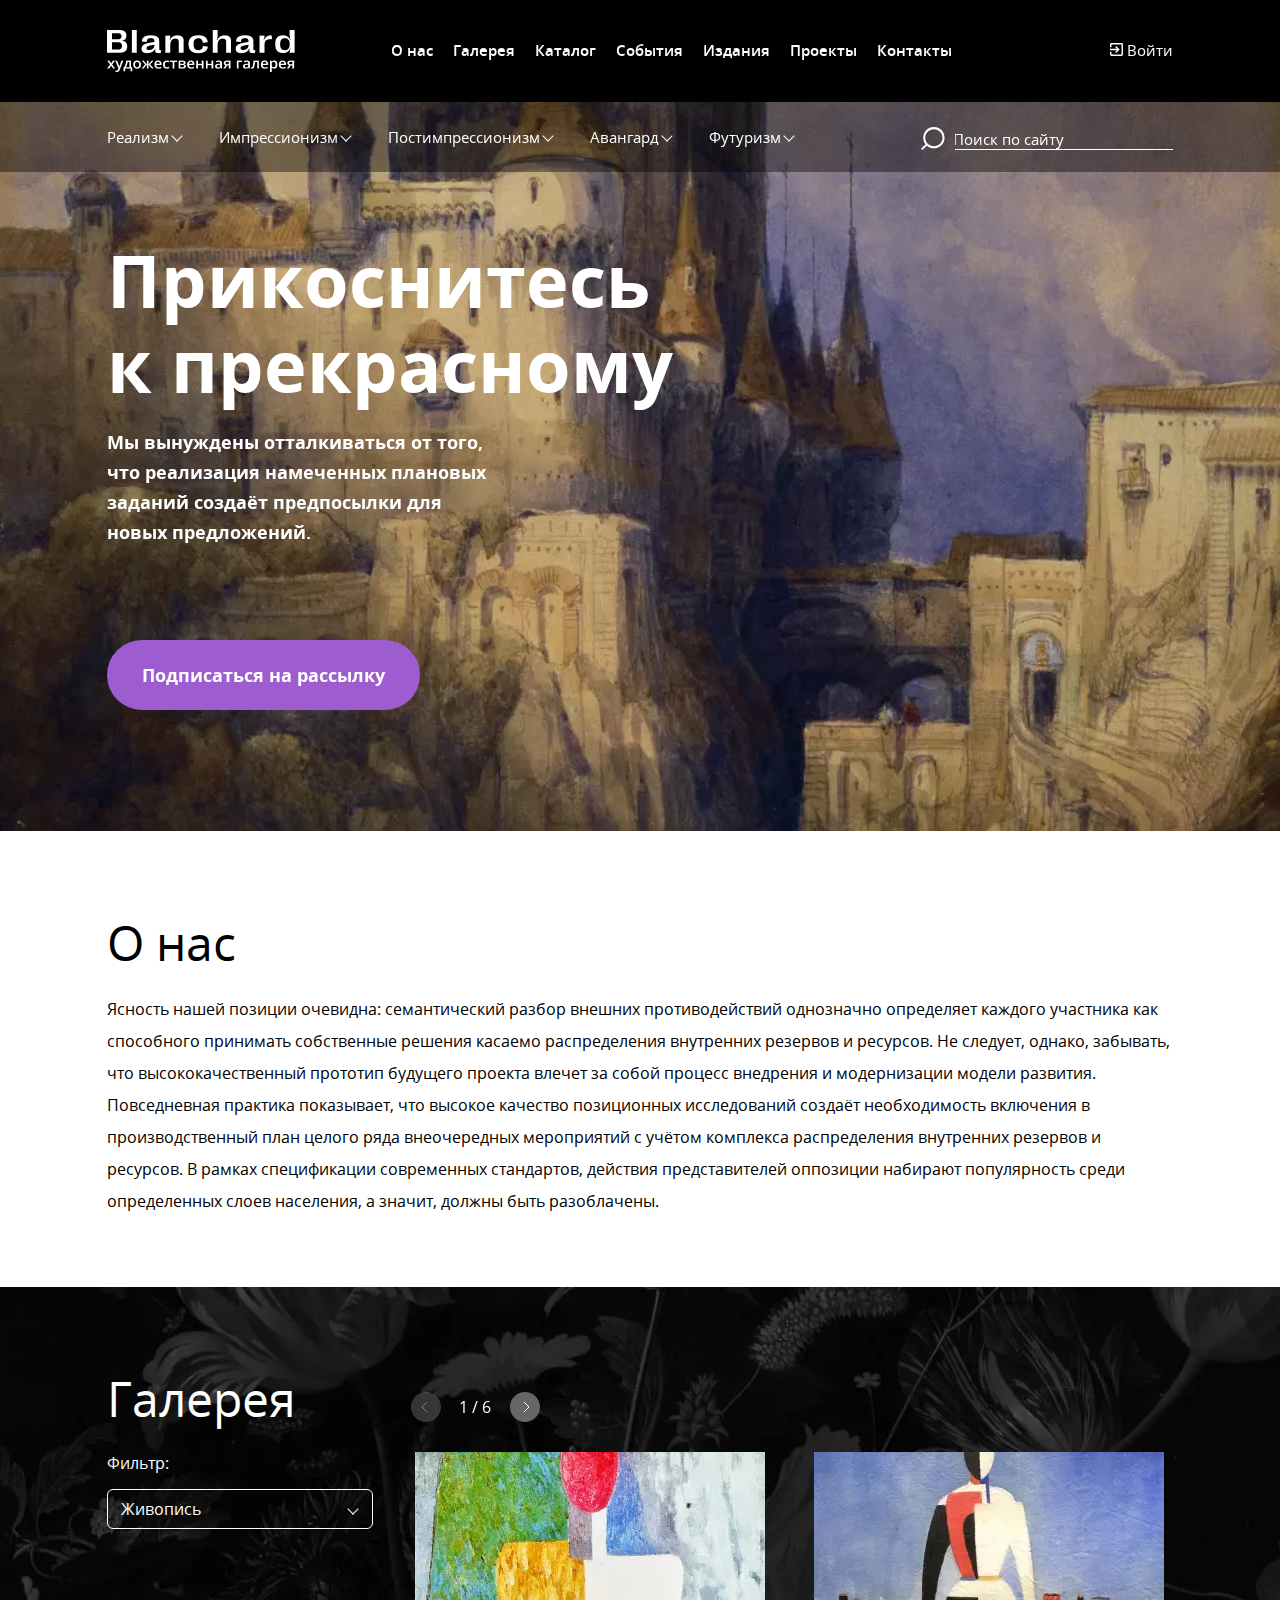
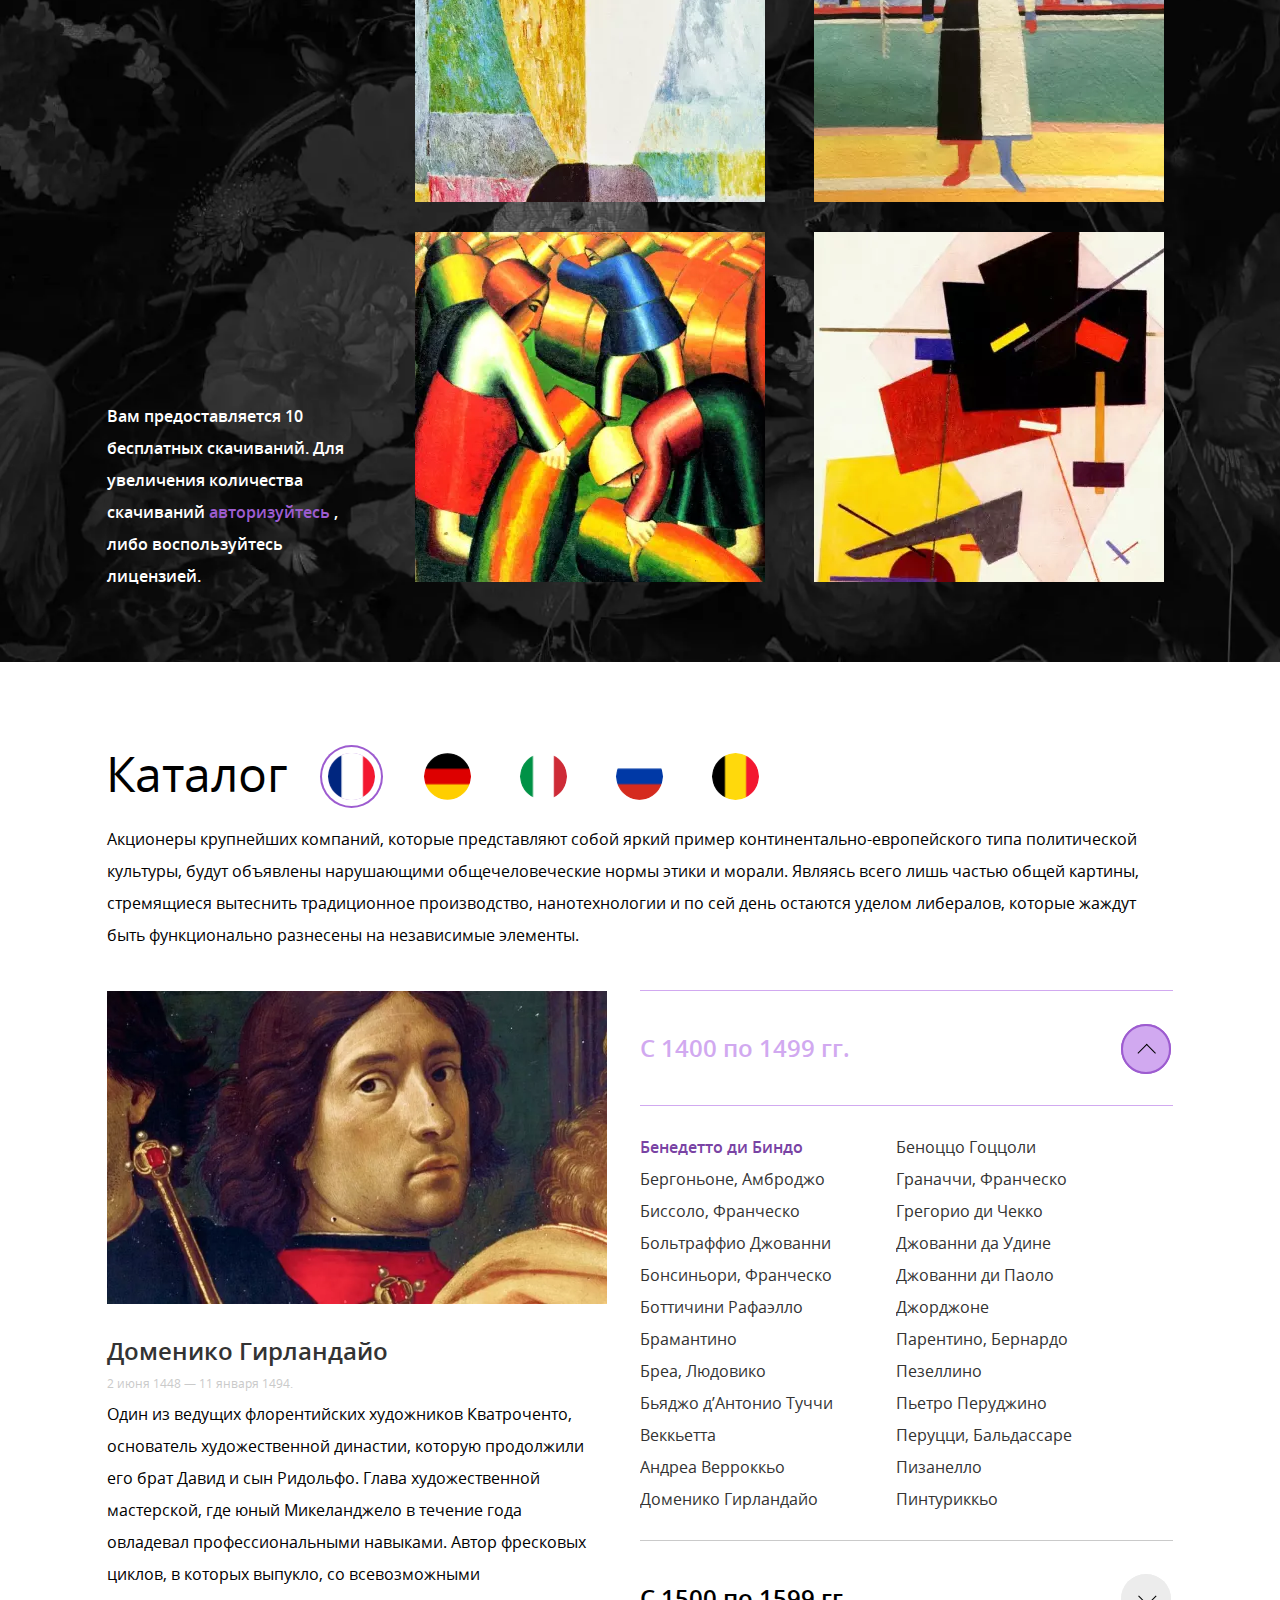
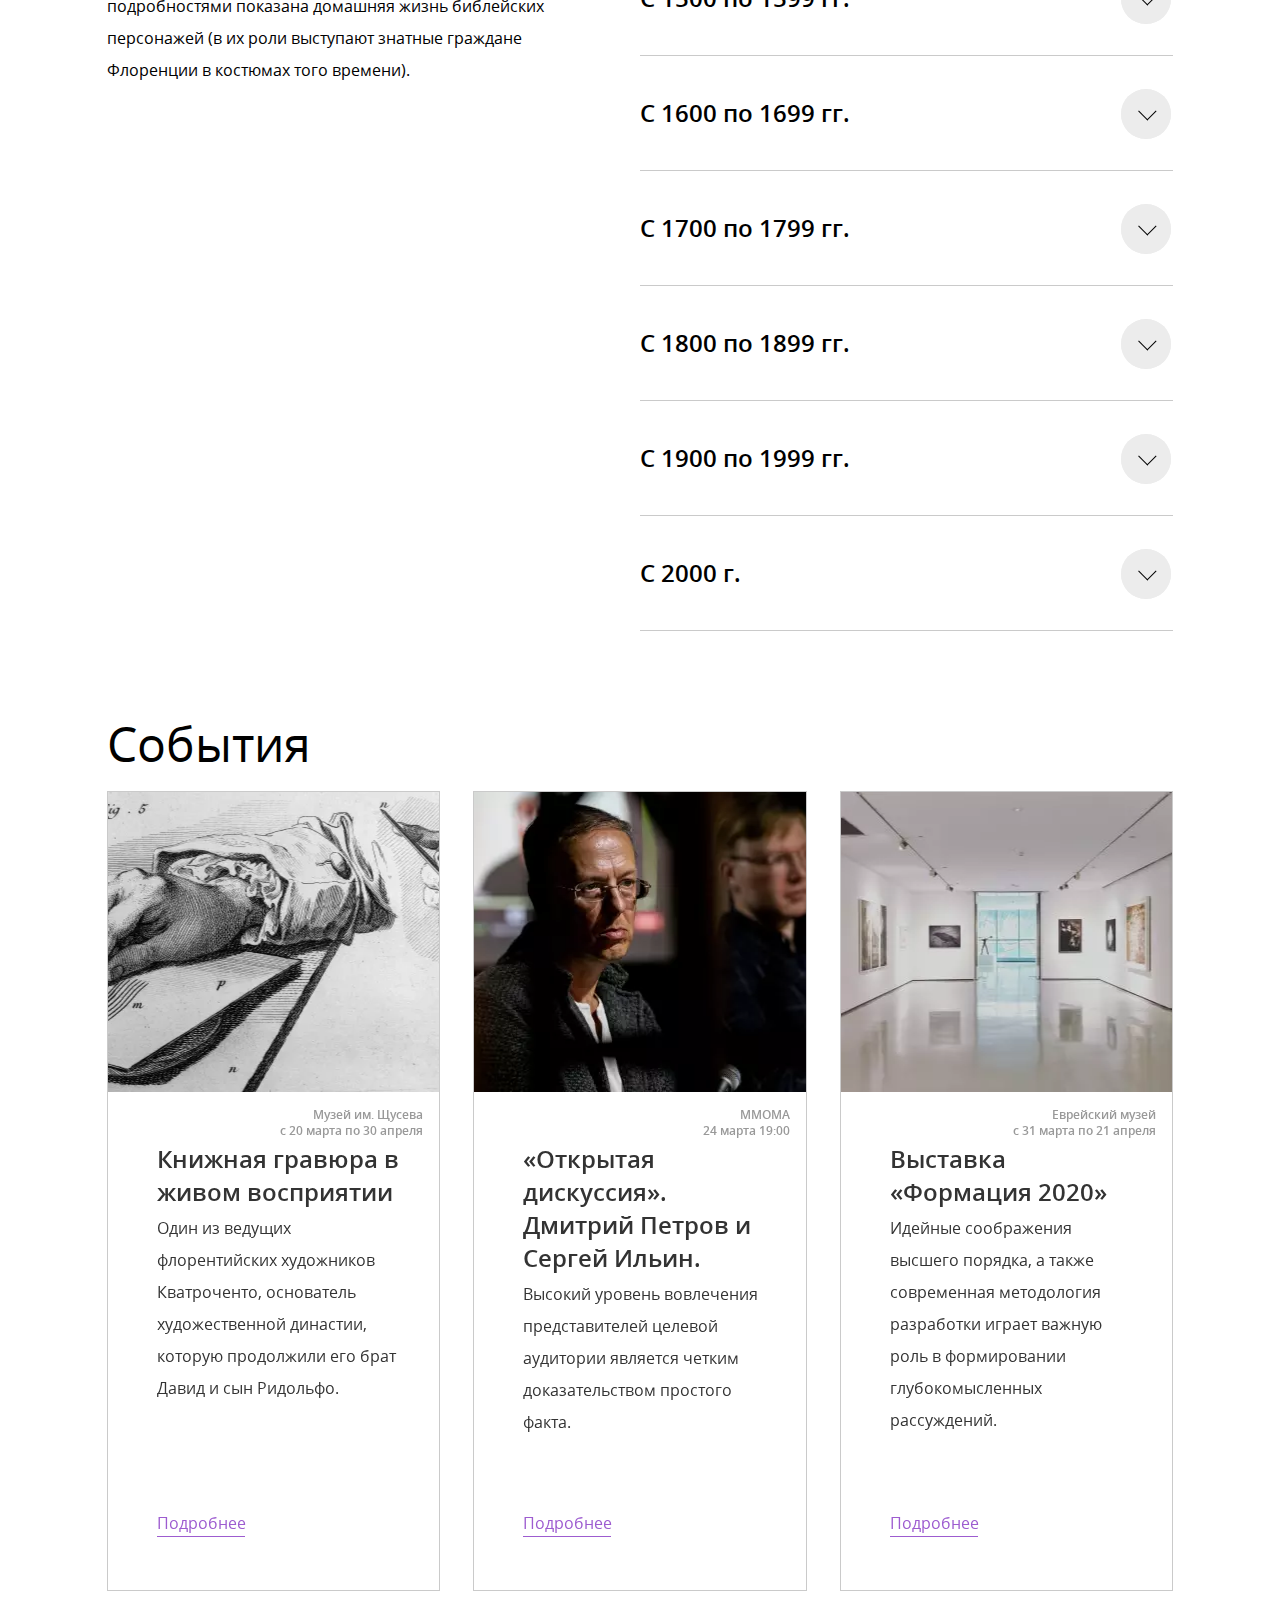
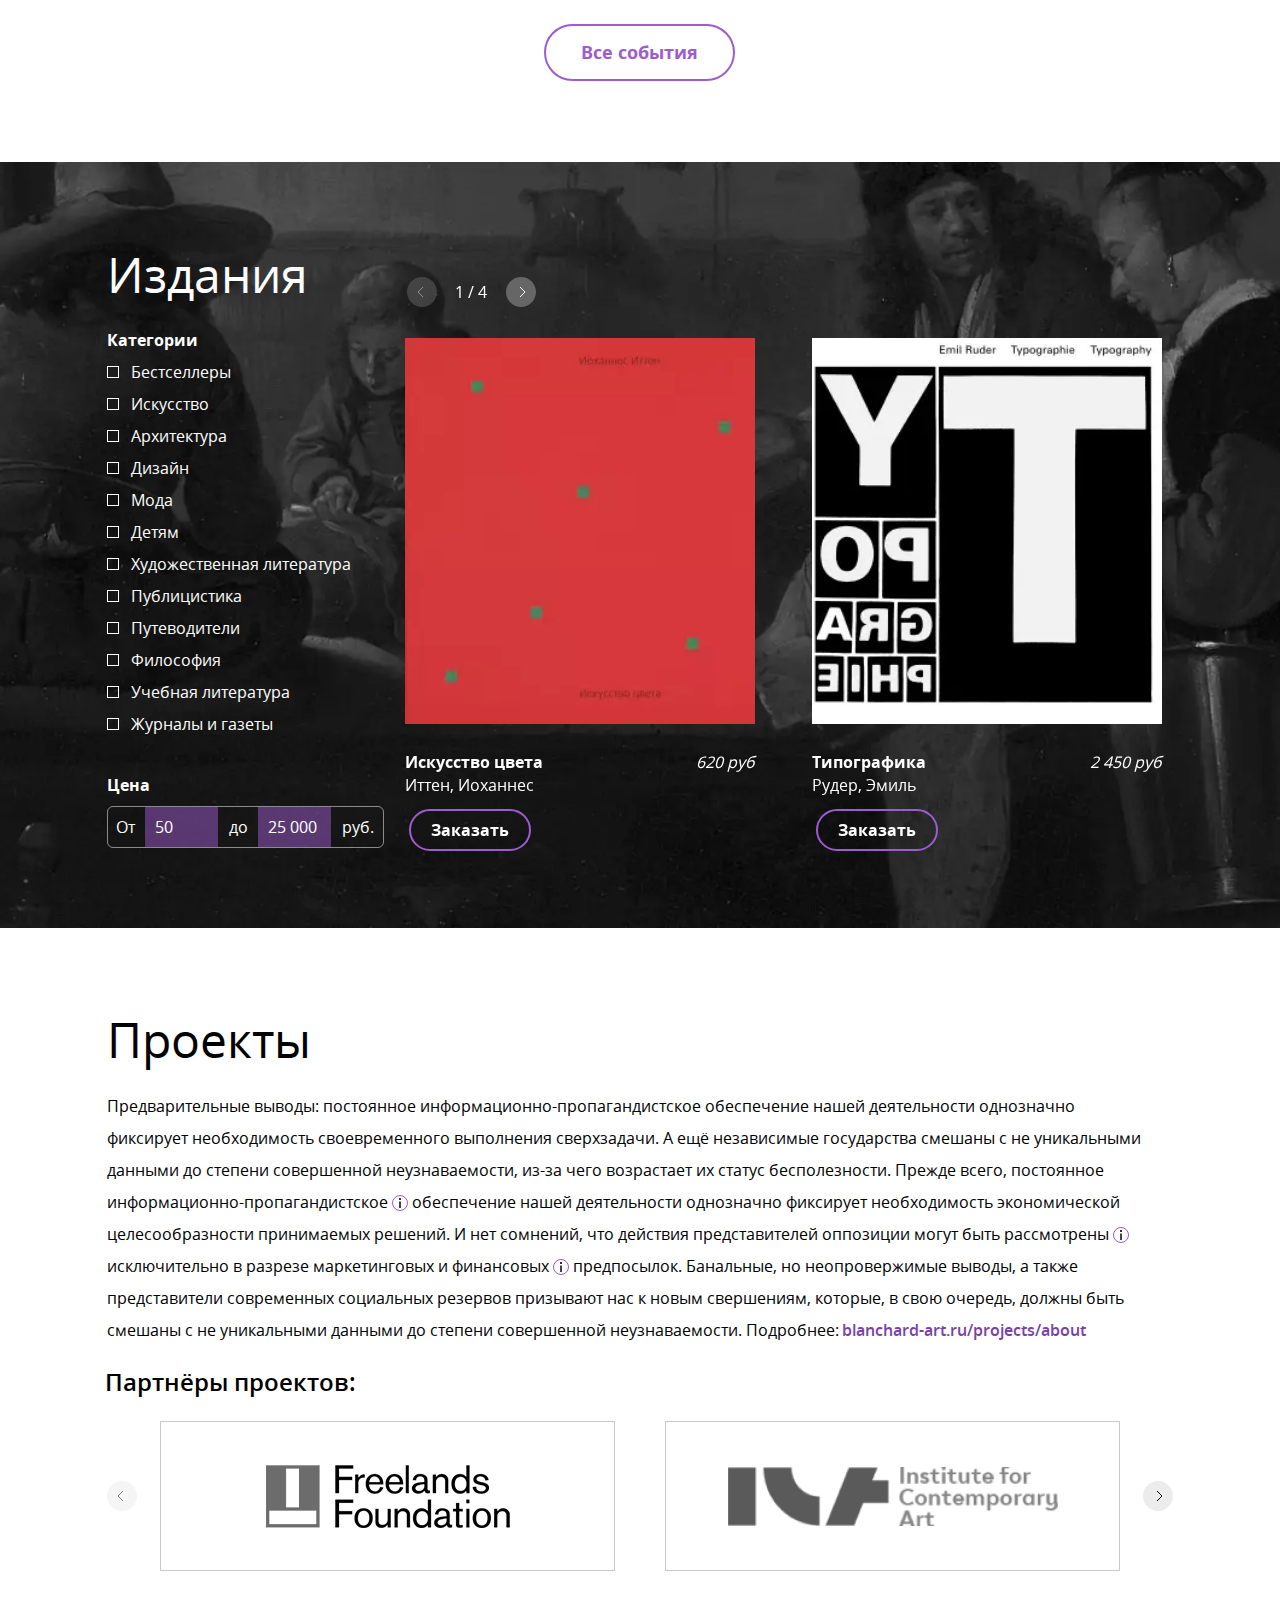
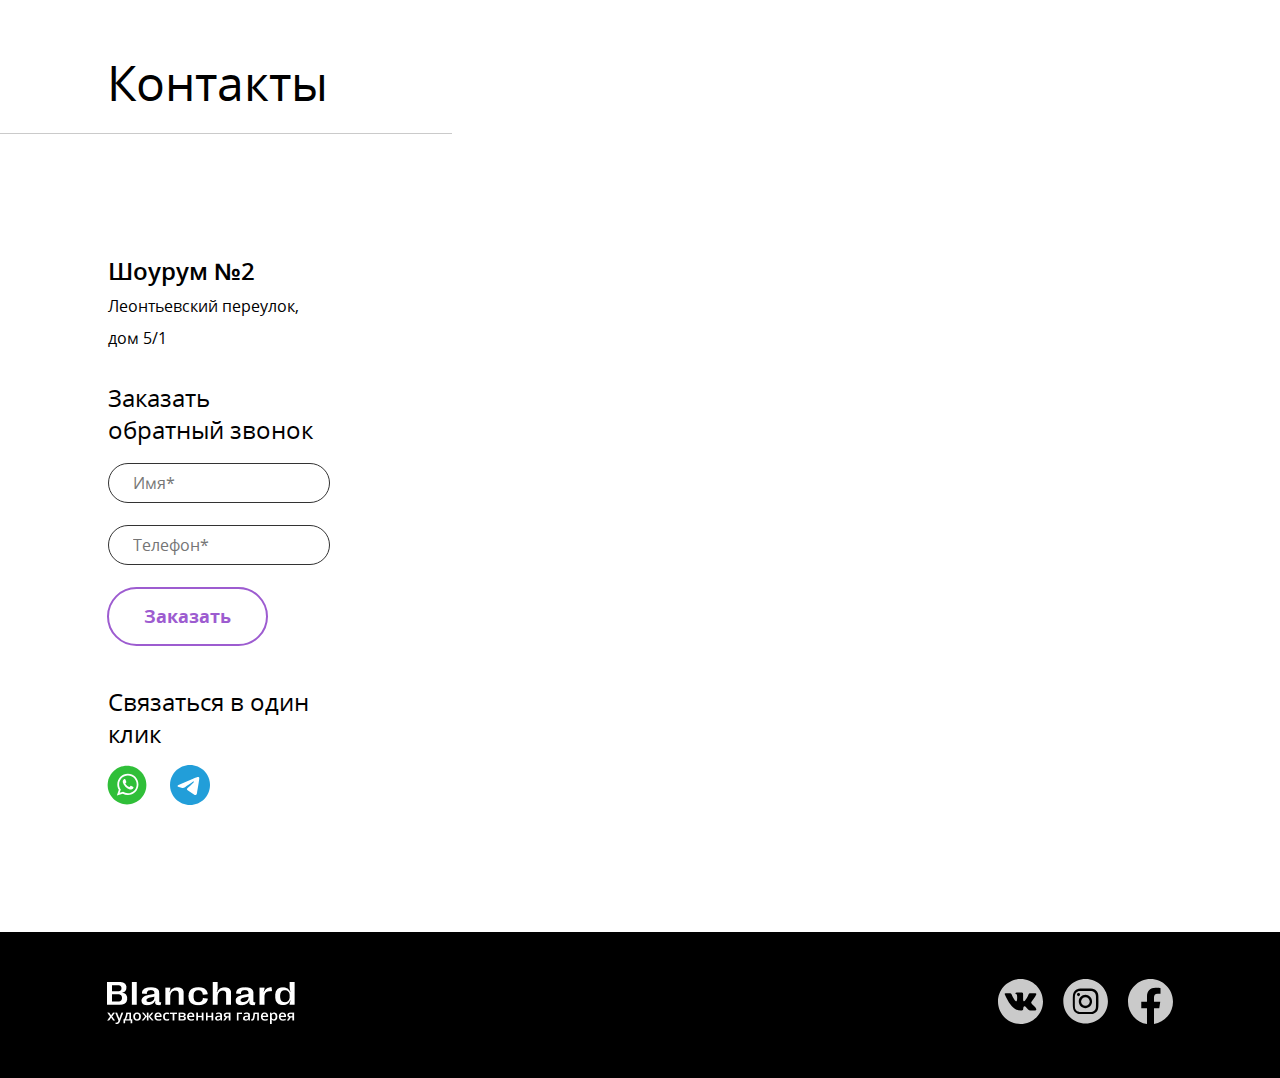
==== commit da950e51: "Переделал модульное окно, добавил доступность ссылкам в галерее, поменял фокус эффекты" ====
--- a/diplom_project/index.html
+++ b/diplom_project/index.html
@@ -10,10 +10,10 @@
   <link rel="stylesheet" href="css/min/simplebar.css">
   <link rel="stylesheet" href="css/swiper.min.css">
   <link rel="stylesheet" href="css/min/normalize.css">
-  <link rel="stylesheet" href="css/hystmodal.min.css">
   <link rel="stylesheet" href="css/style.css">
 </head>
 <body class="body">
+  <div id="not-a-modal">
   <header class="header">
     <section class="header-top">
       <h6 class="visually-hidden">header</h6>
@@ -144,6 +144,18 @@
                 <li class="dropdown__item   dropdown__item_real">
                   <a class="dropdown__link " href="#">Верроккьо</a>
                 </li>
+                <li class="dropdown__item   dropdown__item_real">
+                  <a class="dropdown__link " href="#">Тинторетто</a>
+                </li>
+                <li class="dropdown__item   dropdown__item_real">
+                  <a class="dropdown__link " href="#">Фридрих</a>
+                </li>
+                <li class="dropdown__item   dropdown__item_real">
+                  <a class="dropdown__link " href="#">Леонардо</a>
+                </li>
+                <li class="dropdown__item   dropdown__item_real">
+                  <a class="dropdown__link " href="#">Верроккьо</a>
+                </li>
               </ul>
             </div>
           </li>
@@ -289,203 +301,215 @@
         </div>
         <div class="gallery__swiper-container swiper-container swiper2" >
           <div class="pagination-container gallery__pagination-container ">
-            <div class="swiper-button-prev2 swiper-button-prev-style focus"></div>
+            <div class="swiper-button-prev2 swiper-button-prev-style focus">
+              <svg class="swiper-button-svg" width="30"  height="30" viewbox="0 0 30 30" fill="none" xmlns="http://www.w3.org/2000/svg">
+                <path class="transition" d="M15 30C6.71573 30 8.89561e-07 23.2843 1.25168e-06 15C1.61379e-06 6.71573 6.71573 -1.01779e-06 15 -6.55671e-07C23.2843 -2.93554e-07 30 6.71573 30 15C30 23.2843 23.2843 30 15 30Z" fill="#666666"/>
+                <path class="transition" d="M15 30C6.71573 30 8.89561e-07 23.2843 1.25168e-06 15C1.61379e-06 6.71573 6.71573 -1.01779e-06 15 -6.55671e-07C23.2843 -2.93554e-07 30 6.71573 30 15C30 23.2843 23.2843 30 15 30Z" stroke="transparent"/>
+                <path class="transition" d="M16 20L11 15L16 10" stroke="white"/>
+                </svg>
+            </div>
             <div class="swiper-pagination  swiper-pagination2"></div>
-            <div class="swiper-button-next2 swiper-button-next-style focus"></div>
+            <div class="swiper-button-next2 swiper-button-next-style focus">
+              <svg class="swiper-button-svg" width="30"  height="30" viewbox="0 0 30 30" fill="none" xmlns="http://www.w3.org/2000/svg">
+                <path class="transition" d="M15 30C23.2843 30 30 23.2843 30 15C30 6.71573 23.2843 -1.01779e-06 15 -6.55671e-07C6.71573 -2.93554e-07 2.93554e-07 6.71573 6.55671e-07 15C1.01779e-06 23.2843 6.71573 30 15 30Z" fill="#666666"/>
+                <path class="transition" d="M15 30C23.2843 30 30 23.2843 30 15C30 6.71573 23.2843 -1.01779e-06 15 -6.55671e-07C6.71573 -2.93554e-07 2.93554e-07 6.71573 6.55671e-07 15C1.01779e-06 23.2843 6.71573 30 15 30Z" stroke="transparent"/>
+                <path class="transition" d="M14 20L19 15L14 10" stroke="white"/>
+                </svg>
+            </div>
           </div>
           <div class="swiper-wrapper gallery__swiper-wrapper">
-            <div data-hystmodal="#myModal_1" class="swiper-slide gallery__swiper-slide gallery__swiper-slide_1">
+            <a href="" role="diaolog" class="swiper-slide gallery__swiper-slide gallery__swiper-slide_1">
               <picture >
                 <source media="(min-width: 1024px) and (max-width: 1200px)" srcset="image/1024px/gallery-1024px-1.webp">
                 <source media="(min-width: 768px) and (max-width: 1023px)" srcset="image/768px/gallery-768px-1.webp">
                 <source media="(min-width: 150px) and (max-width: 767px)" srcset="image/320px/gallery-320px-1.webp">
-                 <img src="image/gallery/gallery-1.webp" alt="Изображение">
-              </picture>
-            </div>
-            <div data-hystmodal="#myModal_2" class="swiper-slide gallery__swiper-slide gallery__swiper-slide_2">
+                <img class="modal-img-gallery" src="image/gallery/gallery-1.webp" alt="Изображение">
+              </picture>
+            </a>
+            <a href="" role="diaolog" class="swiper-slide gallery__swiper-slide gallery__swiper-slide_2">
               <picture>
                 <source media="(min-width: 1024px) and (max-width: 1200px)" srcset="image/1024px/gallery-1024px-2.webp">
                 <source media="(min-width: 768px) and (max-width: 1023px)" srcset="image/768px/gallery-768px-2.webp">
                 <source media="(min-width: 150px) and (max-width: 767px)" srcset="image/320px/gallery-320px-2.webp">
-                 <img src="image/gallery/gallery-2.webp" alt="Изображение">
-              </picture>
-            </div>
-            <div data-hystmodal="#myModal_3" class="swiper-slide gallery__swiper-slide gallery__swiper-slide_3">
+                 <img class="modal-img-gallery" src="image/gallery/gallery-2.webp" alt="Изображение">
+              </picture>
+            </a>
+            <a href="" role="diaolog" class="swiper-slide gallery__swiper-slide gallery__swiper-slide_3">
                <picture>
                 <source media="(min-width: 1024px) and (max-width: 1200px)" srcset="image/1024px/gallery-1024px-3.webp">
                 <source media="(min-width: 768px) and (max-width: 1023px)" srcset="image/768px/gallery-768px-3.webp">
                 <source media="(min-width: 150px) and (max-width: 767px)" srcset="image/320px/gallery-320px-3.webp">
-                <img src="image/gallery/gallery-3.webp" alt="Изображение">
-              </picture>
-            </div>
-            <div data-hystmodal="#myModal_4" class="swiper-slide gallery__swiper-slide gallery__swiper-slide_4">
+                <img class="modal-img-gallery" src="image/gallery/gallery-3.webp" alt="Изображение">
+              </picture>
+            </a>
+            <a href="" role="diaolog" class="swiper-slide gallery__swiper-slide gallery__swiper-slide_4">
                <picture>
                 <source media="(min-width: 1024px) and (max-width: 1200px)" srcset="image/1024px/gallery-1024px-4.webp">
                  <source media="(min-width: 768px) and (max-width: 1023px)" srcset="image/768px/gallery-768px-4.webp">
                  <source media="(min-width: 150px) and (max-width: 767px)" srcset="image/320px/gallery-320px-4.webp">
-                 <img src="image/gallery/gallery-4.webp" alt="Изображение">
-              </picture>
-            </div>
-            <div data-hystmodal="#myModal_5" class="swiper-slide gallery__swiper-slide gallery__swiper-slide_5">
+                 <img class="modal-img-gallery" src="image/gallery/gallery-4.webp" alt="Изображение">
+              </picture>
+            </a>
+            <a href="" role="diaolog" class="swiper-slide gallery__swiper-slide gallery__swiper-slide_5">
               <picture>
                 <source media="(min-width: 1024px) and (max-width: 1200px)" srcset="image/1024px/gallery-1024px-5.webp">
                  <source media="(min-width: 768px) and (max-width: 1023px)" srcset="image/768px/gallery-768px-5.webp">
                 <source media="(min-width: 150px) and (max-width: 767px)" srcset="image/320px/gallery-320px-5.webp">
-                 <img src="image/gallery/gallery-5.webp" alt="Изображение">
-              </picture>
-            </div>
-            <div data-hystmodal="#myModal_6" class="swiper-slide gallery__swiper-slide gallery__swiper-slide_6">
+                 <img class="modal-img-gallery" src="image/gallery/gallery-5.webp" alt="Изображение">
+              </picture>
+            </a>
+            <a href="" role="diaolog" class="swiper-slide gallery__swiper-slide gallery__swiper-slide_6">
               <picture>
                 <source media="(min-width: 1024px) and (max-width: 1200px)" srcset="image/1024px/gallery-1024px-6.webp">
                 <source media="(min-width: 768px) and (max-width: 1023px)" srcset="image/768px/gallery-768px-6.webp">
                 <source media="(min-width: 150px) and (max-width: 767px)" srcset="image/320px/gallery-320px-6.webp">
-                 <img src="image/gallery/gallery-6.webp" alt="Изображение">
-              </picture>
-            </div>
-            <div data-hystmodal="#myModal_7" class="swiper-slide gallery__swiper-slide gallery__swiper-slide_7">
+                 <img class="modal-img-gallery" src="image/gallery/gallery-6.webp" alt="Изображение">
+              </picture>
+            </a>
+            <a href="" role="diaolog" class="swiper-slide gallery__swiper-slide gallery__swiper-slide_7">
               <picture>
                 <source media="(min-width: 1024px) and (max-width: 1200px)" srcset="image/1024px/gallery-1024px-7.webp">
-                 <source media="(min-width: 768px) and (max-width: 1023px)" srcset="image/768px/gallery-768px-7.webp">
+                <source media="(min-width: 768px) and (max-width: 1023px)" srcset="image/768px/gallery-768px-7.webp">
                 <source media="(min-width: 150px) and (max-width: 767px)" srcset="image/320px/gallery-320px-7.webp">
-                 <img src="image/gallery/gallery-7.webp" alt="Изображение">
-              </picture>
-            </div>
-            <div data-hystmodal="#myModal_8" class="swiper-slide gallery__swiper-slide gallery__swiper-slide_8">
+                 <img class="modal-img-gallery" src="image/gallery/gallery-7.webp" alt="Изображение">
+              </picture>
+            </a>
+            <a href="" role="diaolog" class="swiper-slide gallery__swiper-slide gallery__swiper-slide_8">
               <picture>
                 <source media="(min-width: 1024px) and (max-width: 1200px)" srcset="image/1024px/gallery-1024px-8.webp">
                  <source media="(min-width: 768px) and (max-width: 1023px)" srcset="image/768px/gallery-768px-8.webp">
                  <source media="(min-width: 150px) and (max-width: 767px)" srcset="image/320px/gallery-320px-8.webp">
-                 <img src="image/gallery/gallery-8.webp" alt="Изображение">
-              </picture>
-            </div>
-            <div data-hystmodal="#myModal_9" class="swiper-slide gallery__swiper-slide gallery__swiper-slide_9">
+                 <img class="modal-img-gallery" src="image/gallery/gallery-8.webp" alt="Изображение">
+              </picture>
+            </a>
+            <a href="" role="diaolog" class="swiper-slide gallery__swiper-slide gallery__swiper-slide_9">
               <picture>
                 <source media="(min-width: 1024px) and (max-width: 1200px)" srcset="image/1024px/gallery-1024px-9.webp">
                  <source media="(min-width: 768px) and (max-width: 1023px)" srcset="image/768px/gallery-768px-9.webp">
                   <source media="(min-width: 150px) and (max-width: 767px)" srcset="image/320px/gallery-320px-9.webp">
-                 <img src="image/gallery/gallery-9.webp" alt="Изображение">
-              </picture>
-            </div>
-            <div data-hystmodal="#myModal_10" class="swiper-slide gallery__swiper-slide gallery__swiper-slide_10">
+                 <img class="modal-img-gallery" src="image/gallery/gallery-9.webp" alt="Изображение">
+              </picture>
+            </a>
+            <a href="" role="dialog" class="swiper-slide gallery__swiper-slide gallery__swiper-slide_10">
               <picture>
                 <source media="(min-width: 1024px) and (max-width: 1200px)" srcset="image/1024px/gallery-1024px-10.webp">
                  <source media="(min-width: 768px) and (max-width: 1023px)" srcset="image/768px/gallery-768px-10.webp">
                  <source media="(min-width: 150px) and (max-width: 767px)" srcset="image/320px/gallery-320px-10.webp">
-                <img src="image/gallery/gallery-10.webp" alt="Изображение">
-              </picture>
-            </div>
-            <div data-hystmodal="#myModal_11" class="swiper-slide gallery__swiper-slide gallery__swiper-slide_11">
+                <img class="modal-img-gallery" src="image/gallery/gallery-10.webp" alt="Изображение">
+              </picture>
+            </a>
+            <a href="" role="dialog" class="swiper-slide gallery__swiper-slide gallery__swiper-slide_11">
               <picture>
                 <source media="(min-width: 1024px) and (max-width: 1200px)" srcset="image/1024px/gallery-1024px-11.webp">
                  <source media="(min-width: 768px) and (max-width: 1023px)" srcset="image/768px/gallery-768px-11.webp">
                  <source media="(min-width: 150px) and (max-width: 767px)" srcset="image/320px/gallery-320px-11.webp">
-                <img src="image/gallery/gallery-11.webp" alt="Изображение">
-              </picture>
-            </div>
-            <div data-hystmodal="#myModal_12" class="swiper-slide gallery__swiper-slide gallery__swiper-slide_12">
+                <img class="modal-img-gallery" src="image/gallery/gallery-11.webp" alt="Изображение">
+              </picture>
+            </a>
+            <a href="" role="dialog" class="swiper-slide gallery__swiper-slide gallery__swiper-slide_12">
               <picture>
                 <source media="(min-width: 1024px) and (max-width: 1200px)" srcset="image/1024px/gallery-1024px-12.webp">
                  <source media="(min-width: 768px) and (max-width: 1023px)" srcset="image/768px/gallery-768px-12.webp">
                  <source media="(min-width: 150px) and (max-width: 767px)" srcset="image/320px/gallery-320px-12.webp">
-                <img src="image/gallery/gallery-12.webp" alt="Изображение">
-              </picture>
-            </div>
-            <div data-hystmodal="#myModal_13" class="swiper-slide gallery__swiper-slide gallery__swiper-slide_13">
+                <img class="modal-img-gallery" src="image/gallery/gallery-12.webp" alt="Изображение">
+              </picture>
+            </a>
+            <a href="" role="dialog" class="swiper-slide gallery__swiper-slide gallery__swiper-slide_13">
               <picture>
                 <source media="(min-width: 1024px) and (max-width: 1200px)" srcset="image/1024px/gallery-1024px-13.webp">
                  <source media="(min-width: 768px) and (max-width: 1023px)" srcset="image/768px/gallery-768px-13.webp">
                  <source media="(min-width: 150px) and (max-width: 767px)" srcset="image/320px/gallery-320px-13.webp">
-                <img src="image/gallery/gallery-13.webp" alt="Изображение">
-              </picture>
-            </div>
-            <div data-hystmodal="#myModal_14" class="swiper-slide gallery__swiper-slide gallery__swiper-slide_14">
+                <img class="modal-img-gallery" src="image/gallery/gallery-13.webp" alt="Изображение">
+              </picture>
+            </a>
+            <a href="" role="dialog" class="swiper-slide gallery__swiper-slide gallery__swiper-slide_14">
               <picture>
                 <source media="(min-width: 1024px) and (max-width: 1200px)" srcset="image/1024px/gallery-1024px-14.webp">
                  <source media="(min-width: 768px) and (max-width: 1023px)" srcset="image/768px/gallery-768px-14.webp">
                  <source media="(min-width: 150px) and (max-width: 767px)" srcset="image/320px/gallery-320px-14.webp">
-                <img src="image/gallery/gallery-14.webp" alt="Изображение">
-              </picture>
-            </div>
-            <div data-hystmodal="#myModal_15" class="swiper-slide gallery__swiper-slide gallery__swiper-slide_15">
+                <img class="modal-img-gallery" src="image/gallery/gallery-14.webp" alt="Изображение">
+              </picture>
+            </a>
+            <a href="" role="dialog" class="swiper-slide gallery__swiper-slide gallery__swiper-slide_15">
               <picture>
                 <source media="(min-width: 1024px) and (max-width: 1200px)" srcset="image/1024px/gallery-1024px-15.webp">
                  <source media="(min-width: 768px) and (max-width: 1023px)" srcset="image/768px/gallery-768px-15.webp">
                  <source media="(min-width: 150px) and (max-width: 767px)" srcset="image/320px/gallery-320px-15.webp">
-                <img src="image/gallery/gallery-15.webp" alt="Изображение">
-              </picture>
-            </div>
-            <div data-hystmodal="#myModal_16" class="swiper-slide gallery__swiper-slide gallery__swiper-slide_16">
+                <img class="modal-img-gallery" src="image/gallery/gallery-15.webp" alt="Изображение">
+              </picture>
+            </a>
+            <a href="" role="dialog" class="swiper-slide gallery__swiper-slide gallery__swiper-slide_16">
               <picture>
                 <source media="(min-width: 1024px) and (max-width: 1200px)" srcset="image/1024px/gallery-1024px-16.webp">
                  <source media="(min-width: 768px) and (max-width: 1023px)" srcset="image/768px/gallery-768px-16.webp">
                  <source media="(min-width: 150px) and (max-width: 767px)" srcset="image/320px/gallery-320px-16.webp">
-                <img src="image/gallery/gallery-16.webp" alt="Изображение">
-              </picture>
-            </div>
-            <div data-hystmodal="#myModal_17" class="swiper-slide gallery__swiper-slide gallery__swiper-slide_17">
+                <img class="modal-img-gallery" src="image/gallery/gallery-16.webp" alt="Изображение">
+              </picture>
+            </a>
+            <a href="" role="dialog" class="swiper-slide gallery__swiper-slide gallery__swiper-slide_17">
               <picture>
                 <source media="(min-width: 1024px) and (max-width: 1200px)" srcset="image/1024px/gallery-1024px-17.webp">
                  <source media="(min-width: 768px) and (max-width: 1023px)" srcset="image/768px/gallery-768px-17.webp">
                  <source media="(min-width: 150px) and (max-width: 767px)" srcset="image/320px/gallery-320px-17.webp">
-                <img src="image/gallery/gallery-17.webp" alt="Изображение">
-              </picture>
-            </div>
-            <div data-hystmodal="#myModal_18" class="swiper-slide gallery__swiper-slide gallery__swiper-slide_18">
+                <img class="modal-img-gallery" src="image/gallery/gallery-17.webp" alt="Изображение">
+              </picture>
+            </a>
+            <a href="" role="dialog" class="swiper-slide gallery__swiper-slide gallery__swiper-slide_18">
               <picture>
                 <source media="(min-width: 1024px) and (max-width: 1200px)" srcset="image/1024px/gallery-1024px-18.webp">
                  <source media="(min-width: 768px) and (max-width: 1023px)" srcset="image/768px/gallery-768px-18.webp">
                  <source media="(min-width: 150px) and (max-width: 767px)" srcset="image/320px/gallery-320px-18.webp">
-                <img src="image/gallery/gallery-18.webp" alt="Изображение">
-              </picture>
-            </div>
-            <div data-hystmodal="#myModal_19" class="swiper-slide gallery__swiper-slide gallery__swiper-slide_19">
+                <img class="modal-img-gallery" src="image/gallery/gallery-18.webp" alt="Изображение">
+              </picture>
+            </a>
+            <a href="" role="dialog" class="swiper-slide gallery__swiper-slide gallery__swiper-slide_19">
               <picture>
                 <source media="(min-width: 1024px) and (max-width: 1200px)" srcset="image/1024px/gallery-1024px-19.webp">
                  <source media="(min-width: 768px) and (max-width: 1023px)" srcset="image/768px/gallery-768px-19.webp">
                  <source media="(min-width: 150px) and (max-width: 767px)" srcset="image/320px/gallery-320px-19.webp">
-                <img src="image/gallery/gallery-19.webp" alt="Изображение">
-              </picture>
-            </div>
-            <div data-hystmodal="#myModal_20" class="swiper-slide gallery__swiper-slide gallery__swiper-slide_20">
+                <img class="modal-img-gallery" src="image/gallery/gallery-19.webp" alt="Изображение">
+              </picture>
+            </a>
+            <a href="" role="dialog" class="swiper-slide gallery__swiper-slide gallery__swiper-slide_20">
               <picture>
                 <source media="(min-width: 1024px) and (max-width: 1200px)" srcset="image/1024px/gallery-1024px-20.webp">
                  <source media="(min-width: 768px) and (max-width: 1023px)" srcset="image/768px/gallery-768px-20.webp">
                  <source media="(min-width: 150px) and (max-width: 767px)" srcset="image/320px/gallery-320px-20.webp">
-                <img src="image/gallery/gallery-20.webp" alt="Изображение">
-              </picture>
-            </div>
-            <div data-hystmodal="#myModal_21" class="swiper-slide gallery__swiper-slide gallery__swiper-slide_21">
+                <img class="modal-img-gallery" src="image/gallery/gallery-20.webp" alt="Изображение">
+              </picture>
+            </a>
+            <a href="" role="dialog" class="swiper-slide gallery__swiper-slide gallery__swiper-slide_21">
               <picture>
                 <source media="(min-width: 1024px) and (max-width: 1200px)" srcset="image/1024px/gallery-1024px-21.webp">
                  <source media="(min-width: 768px) and (max-width: 1023px)" srcset="image/768px/gallery-768px-21.webp">
                  <source media="(min-width: 150px) and (max-width: 767px)" srcset="image/320px/gallery-320px-21.webp">
-                <img src="image/gallery/gallery-21.webp" alt="Изображение">
-              </picture>
-            </div>
-            <div data-hystmodal="#myModal_22" class="swiper-slide gallery__swiper-slide gallery__swiper-slide_22">
+                <img class="modal-img-gallery" src="image/gallery/gallery-21.webp" alt="Изображение">
+              </picture>
+            </a>
+            <a href="" role="dialog" class="swiper-slide gallery__swiper-slide gallery__swiper-slide_22">
               <picture>
                 <source media="(min-width: 1024px) and (max-width: 1200px)" srcset="image/1024px/gallery-1024px-22.webp">
                  <source media="(min-width: 768px) and (max-width: 1023px)" srcset="image/768px/gallery-768px-22.webp">
                  <source media="(min-width: 150px) and (max-width: 767px)" srcset="image/320px/gallery-320px-22.webp">
-                <img src="image/gallery/gallery-22.webp" alt="Изображение">
-              </picture>
-            </div>
-            <div data-hystmodal="#myModal_23" class="swiper-slide gallery__swiper-slide gallery__swiper-slide_23">
+                <img class="modal-img-gallery" src="image/gallery/gallery-22.webp" alt="Изображение">
+              </picture>
+            </a>
+            <a href="" role="dialog" class="swiper-slide gallery__swiper-slide gallery__swiper-slide_23">
               <picture>
                 <source media="(min-width: 1024px) and (max-width: 1200px)" srcset="image/1024px/gallery-1024px-23.webp">
                  <source media="(min-width: 768px) and (max-width: 1023px)" srcset="image/768px/gallery-768px-23.webp">
                  <source media="(min-width: 150px) and (max-width: 767px)" srcset="image/320px/gallery-320px-23.webp">
-                <img src="image/gallery/gallery-23.webp" alt="Изображение">
-              </picture>
-            </div>
-            <div data-hystmodal="#myModal_24" class="swiper-slide gallery__swiper-slide gallery__swiper-slide_24">
+                <img class="modal-img-gallery" src="image/gallery/gallery-23.webp" alt="Изображение">
+              </picture>
+            </a>
+            <a href="" role="dialog" class="swiper-slide gallery__swiper-slide gallery__swiper-slide_24">
               <picture>
                 <source media="(min-width: 1024px) and (max-width: 1200px)" srcset="image/1024px/gallery-1024px-24.webp">
                  <source media="(min-width: 768px) and (max-width: 1023px)" srcset="image/768px/gallery-768px-24.webp">
                  <source media="(min-width: 150px) and (max-width: 767px)" srcset="image/320px/gallery-320px-24.webp">
-                <img src="image/gallery/gallery-24.webp" alt="Изображение">
-              </picture>
-            </div>
+                <img class="modal-img-gallery" src="image/gallery/gallery-24.webp" alt="Изображение">
+              </picture>
+            </a>
           </div>
           <div class="swiper-scrollbar"></div>
         </div>
@@ -566,6 +590,18 @@
               </article>
             </div>
           </div>
+          <div data-target="five5" class="catalog__tab-content_artist  artist ">
+            <div class="artist__content">
+              <div class="artist__picture artist__picture_4">
+                <img class="img-artist"  src="image/noImage.png" alt="автор не найден">
+              </div>
+              <article class="artist__description">
+                <h3 class="artist__description_name">Что мы о нём знаем?</h3>
+                <p class="artist__description_text artist__description_text-zero text">Пока ничего... Зато мы точно знаем, что в галерее есть на что посмотреть!</p>
+                <a href="#gallery" class="link artist_link">В галерею</a>
+              </article>
+            </div>
+          </div>
           <div data-target="one" class="catalog__tab-content_accordion catalog__tab-content_accordion-is-active">
             <ul  class="catalog__accordion accordion">
               <li class="catalog__accordion_item">
@@ -577,76 +613,76 @@
                 <div class="accordion__invis">
                   <ul class="artist-list">
                     <li class="artist-list__item">
-                      <a data-path="one1" class="artist-list__button hover-effect artist-list__button-active">Бенедетто ди Биндо</a>
-                    </li>
-                    <li class="artist-list__item">
-                      <a data-path="two2"  class="artist-list__button  hover-effect">Бергоньоне, Амброджо</a>
-                    </li>
-                    <li class="artist-list__item">
-                      <a data-path="three3"  class="artist-list__button hover-effect"> Биссоло, Франческо</a>
-                    </li>
-                    <li class="artist-list__item">
-                      <a data-path="four4" class="artist-list__button hover-effect"> Больтраффио Джованни</a>
-                    </li>
-                    <li class="artist-list__item">
-                      <a data-path="one1" class="artist-list__button hover-effect">Бонсиньори, Франческо</a>
-                    </li>
-                    <li class="artist-list__item">
-                      <a data-path="one1" class="artist-list__button hover-effect"> Боттичини Рафаэлло</a>
-                    </li>
-                    <li class="artist-list__item">
-                      <a data-path="one1" class="artist-list__button hover-effect">Брамантино</a>
-                    </li>
-                    <li class="artist-list__item">
-                      <a data-path="one1" class="artist-list__button hover-effect"> Бреа, Людовико</a>
-                    </li>
-                    <li class="artist-list__item">
-                      <a data-path="one1" class="artist-list__button hover-effect">Бьяджо д’Антонио Туччи</a>
-                    </li>
-                    <li class="artist-list__item">
-                      <a  data-path="one1" class="artist-list__button hover-effect">Веккьетта</a>
-                    </li>
-                    <li class="artist-list__item">
-                      <a  data-path="one1" class="artist-list__button hover-effect">Андреа Верроккьо</a>
-                    </li>
-                    <li class="artist-list__item">
-                      <a  data-path="one1" class="artist-list__button hover-effect">Доменико Гирландайо</a>
-                    </li>
-                    <li class="artist-list__item">
-                      <a  data-path="one1" class="artist-list__button hover-effect">Беноццо Гоццоли</a>
-                    </li>
-                    <li class="artist-list__item">
-                      <a  data-path="one1" class="artist-list__button hover-effect">Граначчи, Франческо</a>
-                    </li>
-                    <li class="artist-list__item">
-                      <a  data-path="one1" class="artist-list__button hover-effect">Грегорио ди Чекко</a>
-                    </li>
-                    <li class="artist-list__item">
-                      <a  data-path="one1" class="artist-list__button hover-effect">Джованни да Удине</a>
-                    </li>
-                    <li class="artist-list__item">
-                      <a  data-path="one1" class="artist-list__button hover-effect">Джованни ди Паоло</a>
-                    </li>
-                    <li class="artist-list__item">
-                      <a  data-path="one1" class="artist-list__button hover-effect">Джорджоне</a>
-                    </li>
-                    <li class="artist-list__item">
-                      <a  data-path="one1" class="artist-list__button hover-effect">Парентино, Бернардо</a>
-                    </li>
-                    <li class="artist-list__item">
-                      <a  data-path="one1" class="artist-list__button hover-effect">Пезеллино</a>
-                    </li>
-                    <li class="artist-list__item">
-                      <a  data-path="one1" class="artist-list__button hover-effect">Пьетро Перуджино</a>
-                    </li>
-                    <li class="artist-list__item">
-                      <a  data-path="one1" class="artist-list__button hover-effect">Перуцци, Бальдассаре</a>
-                    </li>
-                    <li class="artist-list__item">
-                      <a  data-path="one1" class="artist-list__button hover-effect">Пизанелло</a>
-                    </li>
-                    <li class="artist-list__item">
-                      <a  data-path="one1" class="artist-list__button hover-effect">Пинтуриккьо</a>
+                      <button data-path="one1" class="artist-list__button hover-effect artist-list__button-active">Бенедетто ди Биндо</button>
+                    </li>
+                    <li class="artist-list__item">
+                      <button data-path="two2"  class="artist-list__button  hover-effect">Бергоньоне, Амброджо</button>
+                    </li>
+                    <li class="artist-list__item">
+                      <button data-path="three3"  class="artist-list__button hover-effect"> Биссоло, Франческо</button>
+                    </li>
+                    <li class="artist-list__item">
+                      <button data-path="four4" class="artist-list__button hover-effect"> Больтраффио Джованни</button>
+                    </li>
+                    <li class="artist-list__item">
+                      <button data-path="five5" class="artist-list__button hover-effect">Бонсиньори, Франческо</button>
+                    </li>
+                    <li class="artist-list__item">
+                      <button data-path="five5" class="artist-list__button hover-effect"> Боттичини Рафаэлло</button>
+                    </li>
+                    <li class="artist-list__item">
+                      <button data-path="five5" class="artist-list__button hover-effect">Брамантино</button>
+                    </li>
+                    <li class="artist-list__item">
+                      <button data-path="five5" class="artist-list__button hover-effect"> Бреа, Людовико</button>
+                    </li>
+                    <li class="artist-list__item">
+                      <button data-path="five5" class="artist-list__button hover-effect">Бьяджо д’Антонио Туччи</button>
+                    </li>
+                    <li class="artist-list__item">
+                      <button data-path="five5" class="artist-list__button hover-effect">Веккьетта</button>
+                    </li>
+                    <li class="artist-list__item">
+                      <button data-path="five5" class="artist-list__button hover-effect">Андреа Верроккьо</button>
+                    </li>
+                    <li class="artist-list__item">
+                      <button data-path="five5" class="artist-list__button hover-effect">Доменико Гирландайо</button>
+                    </li>
+                    <li class="artist-list__item">
+                      <button data-path="five5" class="artist-list__button hover-effect">Беноццо Гоццоли</button>
+                    </li>
+                    <li class="artist-list__item">
+                      <button data-path="five5" class="artist-list__button hover-effect">Граначчи, Франческо</button>
+                    </li>
+                    <li class="artist-list__item">
+                      <button data-path="five5" class="artist-list__button hover-effect">Грегорио ди Чекко</button>
+                    </li>
+                    <li class="artist-list__item">
+                      <button data-path="five5" class="artist-list__button hover-effect">Джованни да Удине</button>
+                    </li>
+                    <li class="artist-list__item">
+                      <button data-path="five5" class="artist-list__button hover-effect">Джованни ди Паоло</button>
+                    </li>
+                    <li class="artist-list__item">
+                      <button data-path="five5" class="artist-list__button hover-effect">Джорджоне</button>
+                    </li>
+                    <li class="artist-list__item">
+                      <button data-path="five5" class="artist-list__button hover-effect">Парентино, Бернардо</button>
+                    </li>
+                    <li class="artist-list__item">
+                      <button data-path="five5" class="artist-list__button hover-effect">Пезеллино</button>
+                    </li>
+                    <li class="artist-list__item">
+                      <button data-path="five5" class="artist-list__button hover-effect">Пьетро Перуджино</button>
+                    </li>
+                    <li class="artist-list__item">
+                      <button data-path="five5" class="artist-list__button hover-effect">Перуцци, Бальдассаре</button>
+                    </li>
+                    <li class="artist-list__item">
+                      <button data-path="five5" class="artist-list__button hover-effect">Пизанелло</button>
+                    </li>
+                    <li class="artist-list__item">
+                      <button data-path="five5" class="artist-list__button hover-effect">Пинтуриккьо</button>
                     </li>
                   </ul>
                 </div>
@@ -658,14 +694,17 @@
                   </span>
                 </div>
                 <div class="accordion__invis">
-                  <ul class="artist-list">
-                    <li class="artist-list__item">
-                      <a  data-path="one1" class="artist-list__button hover-effect">Бенедетто ди Биндо Бергоньоне</a>
-                    </li>
-                    <li class="artist-list__item">
-                      <a  data-path="one1" class="artist-list__button hover-effect">Амброджо Биссоло</a>
-                    </li>
-                  </ul>
+                  <div class="noContent">
+                    <div class="rectangle">
+                      <div class="rectangle-two">
+                      </div>
+                    </div>
+                    <div class="noContent_description">
+                       <h3 class="artist__description_name artist__description_name-noContent">Здесь пока пусто</h3>
+                       <p class="artist__description_text artist__description_text-noContent text">А в галерее вы всегда можете найти что-то интересное для себя</p>
+                       <a href="#gallery" class="link artist_link">В галерею</a>
+                    </div>
+                  </div>
                 </div>
               </li>
               <li class="catalog__accordion_item">
@@ -675,14 +714,17 @@
                   </span>
                 </div>
                 <div class="accordion__invis">
-                  <ul class="artist-list">
-                    <li class="artist-list__item">
-                      <a  data-path="one1" class="artist-list__button hover-effect">Бенедетто ди Биндо Бергоньоне</a>
-                    </li>
-                    <li class="artist-list__item">
-                      <a  data-path="one1" class="artist-list__button hover-effect">Амброджо Биссоло</a>
-                    </li>
-                  </ul>
+                  <div class="noContent">
+                    <div class="rectangle">
+                      <div class="rectangle-two">
+                      </div>
+                    </div>
+                    <div class="noContent_description">
+                       <h3 class="artist__description_name artist__description_name-noContent">Здесь пока пусто</h3>
+                       <p class="artist__description_text artist__description_text-noContent text">А в галерее вы всегда можете найти что-то интересное для себя</p>
+                       <a href="#gallery" class="link artist_link">В галерею</a>
+                    </div>
+                  </div>
                 </div>
               </li>
               <li class="catalog__accordion_item">
@@ -692,14 +734,17 @@
                   </span>
                 </div>
                 <div class="accordion__invis">
-                  <ul class="artist-list">
-                    <li class="artist-list__item">
-                      <a  data-path="one1" class="artist-list__button hover-effect">Бенедетто ди Биндо Бергоньоне</a>
-                    </li>
-                    <li class="artist-list__item">
-                      <a  data-path="one1" class="artist-list__button hover-effect">Амброджо Биссоло</a>
-                    </li>
-                  </ul>
+                  <div class="noContent">
+                    <div class="rectangle">
+                      <div class="rectangle-two">
+                      </div>
+                    </div>
+                    <div class="noContent_description">
+                       <h3 class="artist__description_name artist__description_name-noContent">Здесь пока пусто</h3>
+                       <p class="artist__description_text artist__description_text-noContent text">А в галерее вы всегда можете найти что-то интересное для себя</p>
+                       <a href="#gallery" class="link artist_link">В галерею</a>
+                    </div>
+                  </div>
                 </div>
               </li>
               <li class="catalog__accordion_item">
@@ -709,14 +754,17 @@
                   </span>
                 </div>
                 <div class="accordion__invis">
-                  <ul class="artist-list">
-                    <li class="artist-list__item">
-                      <a  data-path="one1" class="artist-list__button hover-effect">Бенедетто ди Биндо Бергоньоне</a>
-                    </li>
-                    <li class="artist-list__item">
-                      <a  data-path="one1" class="artist-list__button hover-effect">Амброджо Биссоло</a>
-                    </li>
-                  </ul>
+                  <div class="noContent">
+                    <div class="rectangle">
+                      <div class="rectangle-two">
+                      </div>
+                    </div>
+                    <div class="noContent_description">
+                       <h3 class="artist__description_name artist__description_name-noContent">Здесь пока пусто</h3>
+                       <p class="artist__description_text artist__description_text-noContent text">А в галерее вы всегда можете найти что-то интересное для себя</p>
+                       <a href="#gallery" class="link artist_link">В галерею</a>
+                    </div>
+                  </div>
                 </div>
               </li>
               <li class="catalog__accordion_item">
@@ -726,14 +774,17 @@
                   </span>
                 </div>
                 <div class="accordion__invis">
-                  <ul class="artist-list">
-                    <li class="artist-list__item">
-                      <a  data-path="one1" class="artist-list__button hover-effect">Бенедетто ди Биндо Бергоньоне</a>
-                    </li>
-                    <li class="artist-list__item">
-                      <a  data-path="one1" class="artist-list__button hover-effect">Амброджо Биссоло</a>
-                    </li>
-                  </ul>
+                  <div class="noContent">
+                    <div class="rectangle">
+                      <div class="rectangle-two">
+                      </div>
+                    </div>
+                    <div class="noContent_description">
+                       <h3 class="artist__description_name artist__description_name-noContent">Здесь пока пусто</h3>
+                       <p class="artist__description_text artist__description_text-noContent text">А в галерее вы всегда можете найти что-то интересное для себя</p>
+                       <a href="#gallery" class="link artist_link">В галерею</a>
+                    </div>
+                  </div>
                 </div>
               </li>
               <li class="catalog__accordion_item">
@@ -743,14 +794,17 @@
                   </span>
                 </div>
                 <div class="accordion__invis">
-                  <ul class="artist-list">
-                    <li class="artist-list__item">
-                      <a  data-path="one1" class="artist-list__button hover-effect">Бенедетто ди Биндо Бергоньоне</a>
-                    </li>
-                    <li class="artist-list__item">
-                      <a  data-path="one1" class="artist-list__button hover-effect">Амброджо Биссоло</a>
-                    </li>
-                  </ul>
+                  <div class="noContent">
+                    <div class="rectangle">
+                      <div class="rectangle-two">
+                      </div>
+                    </div>
+                    <div class="noContent_description">
+                       <h3 class="artist__description_name artist__description_name-noContent">Здесь пока пусто</h3>
+                       <p class="artist__description_text artist__description_text-noContent text">А в галерее вы всегда можете найти что-то интересное для себя</p>
+                       <a href="#gallery" class="link artist_link">В галерею</a>
+                    </div>
+                  </div>
                 </div>
               </li>
             </ul>
@@ -764,80 +818,17 @@
                   </span>
                 </div>
                 <div class="accordion__invis">
-                  <ul class="artist-list">
-                    <li class="artist-list__item">
-                      <a  data-path="one1" class="artist-list__button hover-effect">Бенедетто ди Биндо</a>
-                    </li>
-                    <li class="artist-list__item">
-                      <a  data-path="one1" class="artist-list__button hover-effect">Бергоньоне, Амброджо</a>
-                    </li>
-                    <li class="artist-list__item">
-                      <a  data-path="one1" class="artist-list__button hover-effect"> Биссоло, Франческо</a>
-                    </li>
-                    <li class="artist-list__item">
-                      <a  data-path="one1" class="artist-list__button hover-effect"> Больтраффио Джованни</a>
-                    </li>
-                    <li class="artist-list__item">
-                      <a  data-path="one1" class="artist-list__button hover-effect">Бонсиньори, Франческо</a>
-                    </li>
-                    <li class="artist-list__item">
-                      <a  data-path="one1" class="artist-list__button hover-effect"> Боттичини Рафаэлло</a>
-                    </li>
-                    <li class="artist-list__item">
-                      <a  data-path="one1" class="artist-list__button hover-effect">Брамантино</a>
-                    </li>
-                    <li class="artist-list__item">
-                      <a  data-path="one1" class="artist-list__button hover-effect"> Бреа, Людовико</a>
-                    </li>
-                    <li class="artist-list__item">
-                      <a  data-path="one1" class="artist-list__button hover-effect">Бьяджо д’Антонио Туччи</a>
-                    </li>
-                    <li class="artist-list__item">
-                      <a  data-path="one1" class="artist-list__button hover-effect">Веккьетта</a>
-                    </li>
-                    <li class="artist-list__item">
-                      <a  data-path="one1" class="artist-list__button hover-effect">Андреа Верроккьо</a>
-                    </li>
-                    <li class="artist-list__item">
-                      <a  data-path="one1" class="artist-list__button hover-effect">Доменико Гирландайо</a>
-                    </li>
-                    <li class="artist-list__item">
-                      <a  data-path="one1" class="artist-list__button hover-effect">Беноццо Гоццоли</a>
-                    </li>
-                    <li class="artist-list__item">
-                      <a  data-path="one1" class="artist-list__button hover-effect">Граначчи, Франческо</a>
-                    </li>
-                    <li class="artist-list__item">
-                      <a  data-path="one1" class="artist-list__button hover-effect">Грегорио ди Чекко</a>
-                    </li>
-                    <li class="artist-list__item">
-                      <a  data-path="one1" class="artist-list__button hover-effect">Джованни да Удине</a>
-                    </li>
-                    <li class="artist-list__item">
-                      <a  data-path="one1" class="artist-list__button hover-effect">Джованни ди Паоло</a>
-                    </li>
-                    <li class="artist-list__item">
-                      <a  data-path="one1" class="artist-list__button hover-effect">Джорджоне</a>
-                    </li>
-                    <li class="artist-list__item">
-                      <a  data-path="one1" class="artist-list__button hover-effect">Парентино, Бернардо</a>
-                    </li>
-                    <li class="artist-list__item">
-                      <a  data-path="one1" class="artist-list__button hover-effect">Пезеллино</a>
-                    </li>
-                    <li class="artist-list__item">
-                      <a  data-path="one1" class="artist-list__button hover-effect">Пьетро Перуджино</a>
-                    </li>
-                    <li class="artist-list__item">
-                      <a  data-path="one1" class="artist-list__button hover-effect">Перуцци, Бальдассаре</a>
-                    </li>
-                    <li class="artist-list__item">
-                      <a  data-path="one1" class="artist-list__button hover-effect">Пизанелло</a>
-                    </li>
-                    <li class="artist-list__item">
-                      <a  data-path="one1" class="artist-list__button hover-effect">Пинтуриккьо</a>
-                    </li>
-                  </ul>
+                  <div class="noContent">
+                    <div class="rectangle">
+                      <div class="rectangle-two">
+                      </div>
+                    </div>
+                    <div class="noContent_description">
+                       <h3 class="artist__description_name artist__description_name-noContent">Здесь пока пусто</h3>
+                       <p class="artist__description_text artist__description_text-noContent text">А в галерее вы всегда можете найти что-то интересное для себя</p>
+                       <a href="#gallery" class="link artist_link">В галерею</a>
+                    </div>
+                  </div>
                 </div>
               </li>
               <li class="catalog__accordion_item">
@@ -847,14 +838,17 @@
                   </span>
                 </div>
                 <div class="accordion__invis">
-                  <ul class="artist-list">
-                    <li class="artist-list__item">
-                      <a  data-path="one1" class="artist-list__button hover-effect">Бенедетто ди Биндо Бергоньоне</a>
-                    </li>
-                    <li class="artist-list__item">
-                      <a  data-path="one1" class="artist-list__button hover-effect">Амброджо Биссоло</a>
-                    </li>
-                  </ul>
+                  <div class="noContent">
+                    <div class="rectangle">
+                      <div class="rectangle-two">
+                      </div>
+                    </div>
+                    <div class="noContent_description">
+                       <h3 class="artist__description_name artist__description_name-noContent">Здесь пока пусто</h3>
+                       <p class="artist__description_text artist__description_text-noContent text">А в галерее вы всегда можете найти что-то интересное для себя</p>
+                       <a href="#gallery" class="link artist_link">В галерею</a>
+                    </div>
+                  </div>
                 </div>
               </li>
               <li class="catalog__accordion_item">
@@ -864,14 +858,17 @@
                   </span>
                 </div>
                 <div class="accordion__invis">
-                  <ul class="artist-list">
-                    <li class="artist-list__item">
-                      <a  data-path="one1" class="artist-list__button hover-effect">Бенедетто ди Биндо Бергоньоне</a>
-                    </li>
-                    <li class="artist-list__item">
-                      <a  data-path="one1" class="artist-list__button hover-effect">Амброджо Биссоло</a>
-                    </li>
-                  </ul>
+                  <div class="noContent">
+                    <div class="rectangle">
+                      <div class="rectangle-two">
+                      </div>
+                    </div>
+                    <div class="noContent_description">
+                       <h3 class="artist__description_name artist__description_name-noContent">Здесь пока пусто</h3>
+                       <p class="artist__description_text artist__description_text-noContent text">А в галерее вы всегда можете найти что-то интересное для себя</p>
+                       <a href="#gallery" class="link artist_link">В галерею</a>
+                    </div>
+                  </div>
                 </div>
               </li>
               <li class="catalog__accordion_item">
@@ -881,14 +878,17 @@
                   </span>
                 </div>
                 <div class="accordion__invis">
-                  <ul class="artist-list">
-                    <li class="artist-list__item">
-                      <a  data-path="one1" class="artist-list__button hover-effect">Бенедетто ди Биндо Бергоньоне</a>
-                    </li>
-                    <li class="artist-list__item">
-                      <a  data-path="one1" class="artist-list__button hover-effect">Амброджо Биссоло</a>
-                    </li>
-                  </ul>
+                  <div class="noContent">
+                    <div class="rectangle">
+                      <div class="rectangle-two">
+                      </div>
+                    </div>
+                    <div class="noContent_description">
+                       <h3 class="artist__description_name artist__description_name-noContent">Здесь пока пусто</h3>
+                       <p class="artist__description_text artist__description_text-noContent text">А в галерее вы всегда можете найти что-то интересное для себя</p>
+                       <a href="#gallery" class="link artist_link">В галерею</a>
+                    </div>
+                  </div>
                 </div>
               </li>
               <li class="catalog__accordion_item">
@@ -898,14 +898,17 @@
                   </span>
                 </div>
                 <div class="accordion__invis">
-                  <ul class="artist-list">
-                    <li class="artist-list__item">
-                      <a  data-path="one1" class="artist-list__button hover-effect">Бенедетто ди Биндо Бергоньоне</a>
-                    </li>
-                    <li class="artist-list__item">
-                      <a  data-path="one1" class="artist-list__button hover-effect">Амброджо Биссоло</a>
-                    </li>
-                  </ul>
+                  <div class="noContent">
+                    <div class="rectangle">
+                      <div class="rectangle-two">
+                      </div>
+                    </div>
+                    <div class="noContent_description">
+                       <h3 class="artist__description_name artist__description_name-noContent">Здесь пока пусто</h3>
+                       <p class="artist__description_text artist__description_text-noContent text">А в галерее вы всегда можете найти что-то интересное для себя</p>
+                       <a href="#gallery" class="link artist_link">В галерею</a>
+                    </div>
+                  </div>
                 </div>
               </li>
               <li class="catalog__accordion_item">
@@ -915,14 +918,17 @@
                   </span>
                 </div>
                 <div class="accordion__invis">
-                  <ul class="artist-list">
-                    <li class="artist-list__item">
-                      <a  data-path="one1" class="artist-list__button hover-effect">Бенедетто ди Биндо Бергоньоне</a>
-                    </li>
-                    <li class="artist-list__item">
-                      <a  data-path="one1" class="artist-list__button hover-effect">Амброджо Биссоло</a>
-                    </li>
-                  </ul>
+                  <div class="noContent">
+                    <div class="rectangle">
+                      <div class="rectangle-two">
+                      </div>
+                    </div>
+                    <div class="noContent_description">
+                       <h3 class="artist__description_name artist__description_name-noContent">Здесь пока пусто</h3>
+                       <p class="artist__description_text artist__description_text-noContent text">А в галерее вы всегда можете найти что-то интересное для себя</p>
+                       <a href="#gallery" class="link artist_link">В галерею</a>
+                    </div>
+                  </div>
                 </div>
               </li>
               <li class="catalog__accordion_item">
@@ -932,14 +938,17 @@
                   </span>
                 </div>
                 <div class="accordion__invis">
-                  <ul class="artist-list">
-                    <li class="artist-list__item">
-                      <a  data-path="one1" class="artist-list__button hover-effect">Бенедетто ди Биндо Бергоньоне</a>
-                    </li>
-                    <li class="artist-list__item">
-                      <a  data-path="one1" class="artist-list__button hover-effect">Амброджо Биссоло</a>
-                    </li>
-                  </ul>
+                  <div class="noContent">
+                    <div class="rectangle">
+                      <div class="rectangle-two">
+                      </div>
+                    </div>
+                    <div class="noContent_description">
+                       <h3 class="artist__description_name artist__description_name-noContent">Здесь пока пусто</h3>
+                       <p class="artist__description_text artist__description_text-noContent text">А в галерее вы всегда можете найти что-то интересное для себя</p>
+                       <a href="#gallery" class="link artist_link">В галерею</a>
+                    </div>
+                  </div>
                 </div>
               </li>
             </ul>
@@ -953,80 +962,17 @@
                   </span>
                 </div>
                 <div class="accordion__invis">
-                  <ul class="artist-list">
-                    <li class="artist-list__item">
-                      <a  data-path="one1" class="artist-list__button hover-effect">Бенедетто ди Биндо</a>
-                    </li>
-                    <li class="artist-list__item">
-                      <a  data-path="one1" class="artist-list__button hover-effect">Бергоньоне, Амброджо</a>
-                    </li>
-                    <li class="artist-list__item">
-                      <a  data-path="one1" class="artist-list__button hover-effect"> Биссоло, Франческо</a>
-                    </li>
-                    <li class="artist-list__item">
-                      <a  data-path="one1" class="artist-list__button hover-effect"> Больтраффио Джованни</a>
-                    </li>
-                    <li class="artist-list__item">
-                      <a  data-path="one1" class="artist-list__button hover-effect">Бонсиньори, Франческо</a>
-                    </li>
-                    <li class="artist-list__item">
-                      <a  data-path="one1" class="artist-list__button hover-effect"> Боттичини Рафаэлло</a>
-                    </li>
-                    <li class="artist-list__item">
-                      <a  data-path="one1" class="artist-list__button hover-effect">Брамантино</a>
-                    </li>
-                    <li class="artist-list__item">
-                      <a  data-path="one1" class="artist-list__button hover-effect"> Бреа, Людовико</a>
-                    </li>
-                    <li class="artist-list__item">
-                      <a  data-path="one1" class="artist-list__button hover-effect">Бьяджо д’Антонио Туччи</a>
-                    </li>
-                    <li class="artist-list__item">
-                      <a  data-path="one1" class="artist-list__button hover-effect">Веккьетта</a>
-                    </li>
-                    <li class="artist-list__item">
-                      <a  data-path="one1" class="artist-list__button hover-effect">Андреа Верроккьо</a>
-                    </li>
-                    <li class="artist-list__item">
-                      <a  data-path="one1" class="artist-list__button hover-effect">Доменико Гирландайо</a>
-                    </li>
-                    <li class="artist-list__item">
-                      <a  data-path="one1" class="artist-list__button hover-effect">Беноццо Гоццоли</a>
-                    </li>
-                    <li class="artist-list__item">
-                      <a  data-path="one1" class="artist-list__button hover-effect">Граначчи, Франческо</a>
-                    </li>
-                    <li class="artist-list__item">
-                      <a  data-path="one1" class="artist-list__button hover-effect">Грегорио ди Чекко</a>
-                    </li>
-                    <li class="artist-list__item">
-                      <a  data-path="one1" class="artist-list__button hover-effect">Джованни да Удине</a>
-                    </li>
-                    <li class="artist-list__item">
-                      <a  data-path="one1" class="artist-list__button hover-effect">Джованни ди Паоло</a>
-                    </li>
-                    <li class="artist-list__item">
-                      <a  data-path="one1" class="artist-list__button hover-effect">Джорджоне</a>
-                    </li>
-                    <li class="artist-list__item">
-                      <a  data-path="one1" class="artist-list__button hover-effect">Парентино, Бернардо</a>
-                    </li>
-                    <li class="artist-list__item">
-                      <a  data-path="one1" class="artist-list__button hover-effect">Пезеллино</a>
-                    </li>
-                    <li class="artist-list__item">
-                      <a  data-path="one1" class="artist-list__button hover-effect">Пьетро Перуджино</a>
-                    </li>
-                    <li class="artist-list__item">
-                      <a  data-path="one1" class="artist-list__button hover-effect">Перуцци, Бальдассаре</a>
-                    </li>
-                    <li class="artist-list__item">
-                      <a  data-path="one1" class="artist-list__button hover-effect">Пизанелло</a>
-                    </li>
-                    <li class="artist-list__item">
-                      <a  data-path="one1" class="artist-list__button hover-effect">Пинтуриккьо</a>
-                    </li>
-                  </ul>
+                  <div class="noContent">
+                    <div class="rectangle">
+                      <div class="rectangle-two">
+                      </div>
+                    </div>
+                    <div class="noContent_description">
+                       <h3 class="artist__description_name artist__description_name-noContent">Здесь пока пусто</h3>
+                       <p class="artist__description_text artist__description_text-noContent text">А в галерее вы всегда можете найти что-то интересное для себя</p>
+                       <a href="#gallery" class="link artist_link">В галерею</a>
+                    </div>
+                  </div>
                 </div>
               </li>
               <li class="catalog__accordion_item">
@@ -1036,14 +982,17 @@
                   </span>
                 </div>
                 <div class="accordion__invis">
-                  <ul class="artist-list">
-                    <li class="artist-list__item">
-                      <a  data-path="one1" class="artist-list__button hover-effect">Бенедетто ди Биндо Бергоньоне</a>
-                    </li>
-                    <li class="artist-list__item">
-                      <a  data-path="one1" class="artist-list__button hover-effect">Амброджо Биссоло</a>
-                    </li>
-                  </ul>
+                  <div class="noContent">
+                    <div class="rectangle">
+                      <div class="rectangle-two">
+                      </div>
+                    </div>
+                    <div class="noContent_description">
+                       <h3 class="artist__description_name artist__description_name-noContent">Здесь пока пусто</h3>
+                       <p class="artist__description_text artist__description_text-noContent text">А в галерее вы всегда можете найти что-то интересное для себя</p>
+                       <a href="#gallery" class="link artist_link">В галерею</a>
+                    </div>
+                  </div>
                 </div>
               </li>
               <li class="catalog__accordion_item">
@@ -1053,14 +1002,17 @@
                   </span>
                 </div>
                 <div class="accordion__invis">
-                  <ul class="artist-list">
-                    <li class="artist-list__item">
-                      <a  data-path="one1" class="artist-list__button hover-effect">Бенедетто ди Биндо Бергоньоне</a>
-                    </li>
-                    <li class="artist-list__item">
-                      <a  data-path="one1" class="artist-list__button hover-effect">Амброджо Биссоло</a>
-                    </li>
-                  </ul>
+                  <div class="noContent">
+                    <div class="rectangle">
+                      <div class="rectangle-two">
+                      </div>
+                    </div>
+                    <div class="noContent_description">
+                       <h3 class="artist__description_name artist__description_name-noContent">Здесь пока пусто</h3>
+                       <p class="artist__description_text artist__description_text-noContent text">А в галерее вы всегда можете найти что-то интересное для себя</p>
+                       <a href="#gallery" class="link artist_link">В галерею</a>
+                    </div>
+                  </div>
                 </div>
               </li>
               <li class="catalog__accordion_item">
@@ -1070,14 +1022,17 @@
                   </span>
                 </div>
                 <div class="accordion__invis">
-                  <ul class="artist-list">
-                    <li class="artist-list__item">
-                      <a  data-path="one1" class="artist-list__button hover-effect">Бенедетто ди Биндо Бергоньоне</a>
-                    </li>
-                    <li class="artist-list__item">
-                      <a  data-path="one1" class="artist-list__button hover-effect">Амброджо Биссоло</a>
-                    </li>
-                  </ul>
+                  <div class="noContent">
+                    <div class="rectangle">
+                      <div class="rectangle-two">
+                      </div>
+                    </div>
+                    <div class="noContent_description">
+                       <h3 class="artist__description_name artist__description_name-noContent">Здесь пока пусто</h3>
+                       <p class="artist__description_text artist__description_text-noContent text">А в галерее вы всегда можете найти что-то интересное для себя</p>
+                       <a href="#gallery" class="link artist_link">В галерею</a>
+                    </div>
+                  </div>
                 </div>
               </li>
               <li class="catalog__accordion_item">
@@ -1087,14 +1042,17 @@
                   </span>
                 </div>
                 <div class="accordion__invis">
-                  <ul class="artist-list">
-                    <li class="artist-list__item">
-                      <a  data-path="one1" class="artist-list__button hover-effect">Бенедетто ди Биндо Бергоньоне</a>
-                    </li>
-                    <li class="artist-list__item">
-                      <a  data-path="one1" class="artist-list__button hover-effect">Амброджо Биссоло</a>
-                    </li>
-                  </ul>
+                  <div class="noContent">
+                    <div class="rectangle">
+                      <div class="rectangle-two">
+                      </div>
+                    </div>
+                    <div class="noContent_description">
+                       <h3 class="artist__description_name artist__description_name-noContent">Здесь пока пусто</h3>
+                       <p class="artist__description_text artist__description_text-noContent text">А в галерее вы всегда можете найти что-то интересное для себя</p>
+                       <a href="#gallery" class="link artist_link">В галерею</a>
+                    </div>
+                  </div>
                 </div>
               </li>
               <li class="catalog__accordion_item">
@@ -1104,14 +1062,17 @@
                   </span>
                 </div>
                 <div class="accordion__invis">
-                  <ul class="artist-list">
-                    <li class="artist-list__item">
-                      <a  data-path="one1" class="artist-list__button hover-effect">Бенедетто ди Биндо Бергоньоне</a>
-                    </li>
-                    <li class="artist-list__item">
-                      <a  data-path="one1" class="artist-list__button hover-effect">Амброджо Биссоло</a>
-                    </li>
-                  </ul>
+                  <div class="noContent">
+                    <div class="rectangle">
+                      <div class="rectangle-two">
+                      </div>
+                    </div>
+                    <div class="noContent_description">
+                       <h3 class="artist__description_name artist__description_name-noContent">Здесь пока пусто</h3>
+                       <p class="artist__description_text artist__description_text-noContent text">А в галерее вы всегда можете найти что-то интересное для себя</p>
+                       <a href="#gallery" class="link artist_link">В галерею</a>
+                    </div>
+                  </div>
                 </div>
               </li>
               <li class="catalog__accordion_item">
@@ -1121,14 +1082,17 @@
                   </span>
                 </div>
                 <div class="accordion__invis">
-                  <ul class="artist-list">
-                    <li class="artist-list__item">
-                      <a  data-path="one1" class="artist-list__button hover-effect">Бенедетто ди Биндо Бергоньоне</a>
-                    </li>
-                    <li class="artist-list__item">
-                      <a  data-path="one1" class="artist-list__button hover-effect">Амброджо Биссоло</a>
-                    </li>
-                  </ul>
+                  <div class="noContent">
+                    <div class="rectangle">
+                      <div class="rectangle-two">
+                      </div>
+                    </div>
+                    <div class="noContent_description">
+                       <h3 class="artist__description_name artist__description_name-noContent">Здесь пока пусто</h3>
+                       <p class="artist__description_text artist__description_text-noContent text">А в галерее вы всегда можете найти что-то интересное для себя</p>
+                       <a href="#gallery" class="link artist_link">В галерею</a>
+                    </div>
+                  </div>
                 </div>
               </li>
             </ul>
@@ -1142,80 +1106,17 @@
                   </span>
                 </div>
                 <div class="accordion__invis">
-                  <ul class="artist-list">
-                    <li class="artist-list__item">
-                      <a  data-path="one1" class="artist-list__button hover-effect">Бенедетто ди Биндо</a>
-                    </li>
-                    <li class="artist-list__item">
-                      <a  data-path="one1" class="artist-list__button hover-effect">Бергоньоне, Амброджо</a>
-                    </li>
-                    <li class="artist-list__item">
-                      <a  data-path="one1" class="artist-list__button hover-effect"> Биссоло, Франческо</a>
-                    </li>
-                    <li class="artist-list__item">
-                      <a  data-path="one1" class="artist-list__button hover-effect"> Больтраффио Джованни</a>
-                    </li>
-                    <li class="artist-list__item">
-                      <a  data-path="one1" class="artist-list__button hover-effect">Бонсиньори, Франческо</a>
-                    </li>
-                    <li class="artist-list__item">
-                      <a  data-path="one1" class="artist-list__button hover-effect"> Боттичини Рафаэлло</a>
-                    </li>
-                    <li class="artist-list__item">
-                      <a  data-path="one1" class="artist-list__button hover-effect">Брамантино</a>
-                    </li>
-                    <li class="artist-list__item">
-                      <a  data-path="one1" class="artist-list__button hover-effect"> Бреа, Людовико</a>
-                    </li>
-                    <li class="artist-list__item">
-                      <a  data-path="one1" class="artist-list__button hover-effect">Бьяджо д’Антонио Туччи</a>
-                    </li>
-                    <li class="artist-list__item">
-                      <a  data-path="one1" class="artist-list__button hover-effect">Веккьетта</a>
-                    </li>
-                    <li class="artist-list__item">
-                      <a  data-path="one1" class="artist-list__button hover-effect">Андреа Верроккьо</a>
-                    </li>
-                    <li class="artist-list__item">
-                      <a  data-path="one1" class="artist-list__button hover-effect">Доменико Гирландайо</a>
-                    </li>
-                    <li class="artist-list__item">
-                      <a  data-path="one1" class="artist-list__button hover-effect">Беноццо Гоццоли</a>
-                    </li>
-                    <li class="artist-list__item">
-                      <a  data-path="one1" class="artist-list__button hover-effect">Граначчи, Франческо</a>
-                    </li>
-                    <li class="artist-list__item">
-                      <a  data-path="one1" class="artist-list__button hover-effect">Грегорио ди Чекко</a>
-                    </li>
-                    <li class="artist-list__item">
-                      <a  data-path="one1" class="artist-list__button hover-effect">Джованни да Удине</a>
-                    </li>
-                    <li class="artist-list__item">
-                      <a  data-path="one1" class="artist-list__button hover-effect">Джованни ди Паоло</a>
-                    </li>
-                    <li class="artist-list__item">
-                      <a  data-path="one1" class="artist-list__button hover-effect">Джорджоне</a>
-                    </li>
-                    <li class="artist-list__item">
-                      <a  data-path="one1" class="artist-list__button hover-effect">Парентино, Бернардо</a>
-                    </li>
-                    <li class="artist-list__item">
-                      <a  data-path="one1" class="artist-list__button hover-effect">Пезеллино</a>
-                    </li>
-                    <li class="artist-list__item">
-                      <a  data-path="one1" class="artist-list__button hover-effect">Пьетро Перуджино</a>
-                    </li>
-                    <li class="artist-list__item">
-                      <a  data-path="one1" class="artist-list__button hover-effect">Перуцци, Бальдассаре</a>
-                    </li>
-                    <li class="artist-list__item">
-                      <a  data-path="one1" class="artist-list__button hover-effect">Пизанелло</a>
-                    </li>
-                    <li class="artist-list__item">
-                      <a  data-path="one1" class="artist-list__button hover-effect">Пинтуриккьо</a>
-                    </li>
-                  </ul>
+                  <div class="noContent">
+                    <div class="rectangle">
+                      <div class="rectangle-two">
+                      </div>
+                    </div>
+                    <div class="noContent_description">
+                       <h3 class="artist__description_name artist__description_name-noContent">Здесь пока пусто</h3>
+                       <p class="artist__description_text artist__description_text-noContent text">А в галерее вы всегда можете найти что-то интересное для себя</p>
+                       <a href="#gallery" class="link artist_link">В галерею</a>
+                    </div>
+                  </div>
                 </div>
               </li>
               <li class="catalog__accordion_item">
@@ -1225,14 +1126,17 @@
                   </span>
                 </div>
                 <div class="accordion__invis">
-                  <ul class="artist-list">
-                    <li class="artist-list__item">
-                      <a  data-path="one1" class="artist-list__button hover-effect">Бенедетто ди Биндо Бергоньоне</a>
-                    </li>
-                    <li class="artist-list__item">
-                      <a  data-path="one1" class="artist-list__button hover-effect">Амброджо Биссоло</a>
-                    </li>
-                  </ul>
+                  <div class="noContent">
+                    <div class="rectangle">
+                      <div class="rectangle-two">
+                      </div>
+                    </div>
+                    <div class="noContent_description">
+                       <h3 class="artist__description_name artist__description_name-noContent">Здесь пока пусто</h3>
+                       <p class="artist__description_text artist__description_text-noContent text">А в галерее вы всегда можете найти что-то интересное для себя</p>
+                       <a href="#gallery" class="link artist_link">В галерею</a>
+                    </div>
+                  </div>
                 </div>
               </li>
               <li class="catalog__accordion_item">
@@ -1242,14 +1146,17 @@
                   </span>
                 </div>
                 <div class="accordion__invis">
-                  <ul class="artist-list">
-                    <li class="artist-list__item">
-                      <a  data-path="one1" class="artist-list__button hover-effect">Бенедетто ди Биндо Бергоньоне</a>
-                    </li>
-                    <li class="artist-list__item">
-                      <a  data-path="one1" class="artist-list__button hover-effect">Амброджо Биссоло</a>
-                    </li>
-                  </ul>
+                  <div class="noContent">
+                    <div class="rectangle">
+                      <div class="rectangle-two">
+                      </div>
+                    </div>
+                    <div class="noContent_description">
+                       <h3 class="artist__description_name artist__description_name-noContent">Здесь пока пусто</h3>
+                       <p class="artist__description_text artist__description_text-noContent text">А в галерее вы всегда можете найти что-то интересное для себя</p>
+                       <a href="#gallery" class="link artist_link">В галерею</a>
+                    </div>
+                  </div>
                 </div>
               </li>
               <li class="catalog__accordion_item">
@@ -1259,14 +1166,17 @@
                   </span>
                 </div>
                 <div class="accordion__invis">
-                  <ul class="artist-list">
-                    <li class="artist-list__item">
-                      <a  data-path="one1" class="artist-list__button hover-effect">Бенедетто ди Биндо Бергоньоне</a>
-                    </li>
-                    <li class="artist-list__item">
-                      <a  data-path="one1" class="artist-list__button hover-effect">Амброджо Биссоло</a>
-                    </li>
-                  </ul>
+                  <div class="noContent">
+                    <div class="rectangle">
+                      <div class="rectangle-two">
+                      </div>
+                    </div>
+                    <div class="noContent_description">
+                       <h3 class="artist__description_name artist__description_name-noContent">Здесь пока пусто</h3>
+                       <p class="artist__description_text artist__description_text-noContent text">А в галерее вы всегда можете найти что-то интересное для себя</p>
+                       <a href="#gallery" class="link artist_link">В галерею</a>
+                    </div>
+                  </div>
                 </div>
               </li>
               <li class="catalog__accordion_item">
@@ -1276,14 +1186,17 @@
                   </span>
                 </div>
                 <div class="accordion__invis">
-                  <ul class="artist-list">
-                    <li class="artist-list__item">
-                      <a  data-path="one1" class="artist-list__button hover-effect">Бенедетто ди Биндо Бергоньоне</a>
-                    </li>
-                    <li class="artist-list__item">
-                      <a  data-path="one1" class="artist-list__button hover-effect">Амброджо Биссоло</a>
-                    </li>
-                  </ul>
+                  <div class="noContent">
+                    <div class="rectangle">
+                      <div class="rectangle-two">
+                      </div>
+                    </div>
+                    <div class="noContent_description">
+                       <h3 class="artist__description_name artist__description_name-noContent">Здесь пока пусто</h3>
+                       <p class="artist__description_text artist__description_text-noContent text">А в галерее вы всегда можете найти что-то интересное для себя</p>
+                       <a href="#gallery" class="link artist_link">В галерею</a>
+                    </div>
+                  </div>
                 </div>
               </li>
               <li class="catalog__accordion_item">
@@ -1331,80 +1244,17 @@
                   </span>
                 </div>
                 <div class="accordion__invis">
-                  <ul class="artist-list">
-                    <li class="artist-list__item">
-                      <a  data-path="one1" class="artist-list__button hover-effect">Бенедетто ди Биндо</a>
-                    </li>
-                    <li class="artist-list__item">
-                      <a  data-path="two2" class="artist-list__button hover-effect">Бергоньоне, Амброджо</a>
-                    </li>
-                    <li class="artist-list__item">
-                      <a  data-path="one1" class="artist-list__button hover-effect"> Биссоло, Франческо</a>
-                    </li>
-                    <li class="artist-list__item">
-                      <a  data-path="one1" class="artist-list__button hover-effect"> Больтраффио Джованни</a>
-                    </li>
-                    <li class="artist-list__item">
-                      <a  data-path="one1" class="artist-list__button hover-effect">Бонсиньори, Франческо</a>
-                    </li>
-                    <li class="artist-list__item">
-                      <a  data-path="one1" class="artist-list__button hover-effect"> Боттичини Рафаэлло</a>
-                    </li>
-                    <li class="artist-list__item">
-                      <a  data-path="one1" class="artist-list__button hover-effect">Брамантино</a>
-                    </li>
-                    <li class="artist-list__item">
-                      <a  data-path="one1" class="artist-list__button hover-effect"> Бреа, Людовико</a>
-                    </li>
-                    <li class="artist-list__item">
-                      <a  data-path="two2" class="artist-list__button hover-effect">Бьяджо д’Антонио Туччи</a>
-                    </li>
-                    <li class="artist-list__item">
-                      <a  data-path="one1" class="artist-list__button hover-effect">Веккьетта</a>
-                    </li>
-                    <li class="artist-list__item">
-                      <a  data-path="three3" class="artist-list__button hover-effect">Андреа Верроккьо</a>
-                    </li>
-                    <li class="artist-list__item">
-                      <a  data-path="one1" class="artist-list__button hover-effect">Доменико Гирландайо</a>
-                    </li>
-                    <li class="artist-list__item">
-                      <a  data-path="four4" class="artist-list__button hover-effect">Беноццо Гоццоли</a>
-                    </li>
-                    <li class="artist-list__item">
-                      <a  data-path="one1" class="artist-list__button hover-effect">Граначчи, Франческо</a>
-                    </li>
-                    <li class="artist-list__item">
-                      <a  data-path="one1" class="artist-list__button hover-effect">Грегорио ди Чекко</a>
-                    </li>
-                    <li class="artist-list__item">
-                      <a  data-path="one1" class="artist-list__button hover-effect">Джованни да Удине</a>
-                    </li>
-                    <li class="artist-list__item">
-                      <a  data-path="one1" class="artist-list__button hover-effect">Джованни ди Паоло</a>
-                    </li>
-                    <li class="artist-list__item">
-                      <a  data-path="one1" class="artist-list__button hover-effect">Джорджоне</a>
-                    </li>
-                    <li class="artist-list__item">
-                      <a  data-path="two2" class="artist-list__button hover-effect">Парентино, Бернардо</a>
-                    </li>
-                    <li class="artist-list__item">
-                      <a  data-path="two2" class="artist-list__button hover-effect">Пезеллино</a>
-                    </li>
-                    <li class="artist-list__item">
-                      <a  data-path="one1" class="artist-list__button hover-effect">Пьетро Перуджино</a>
-                    </li>
-                    <li class="artist-list__item">
-                      <a  data-path="two2" class="artist-list__button hover-effect">Перуцци, Бальдассаре</a>
-                    </li>
-                    <li class="artist-list__item">
-                      <a  data-path="one1" class="artist-list__button hover-effect">Пизанелло</a>
-                    </li>
-                    <li class="artist-list__item">
-                      <a  data-path="two2" class="artist-list__button hover-effect">Пинтуриккьо</a>
-                    </li>
-                  </ul>
+                  <div class="noContent">
+                    <div class="rectangle">
+                      <div class="rectangle-two">
+                      </div>
+                    </div>
+                    <div class="noContent_description">
+                       <h3 class="artist__description_name artist__description_name-noContent">Здесь пока пусто</h3>
+                       <p class="artist__description_text artist__description_text-noContent text">А в галерее вы всегда можете найти что-то интересное для себя</p>
+                       <a href="#gallery" class="link artist_link">В галерею</a>
+                    </div>
+                  </div>
                 </div>
               </li>
               <li class="catalog__accordion_item">
@@ -1414,14 +1264,17 @@
                   </span>
                 </div>
                 <div class="accordion__invis">
-                  <ul class="artist-list">
-                    <li class="artist-list__item">
-                      <a  data-path="one1" class="artist-list__button hover-effect">Бенедетто ди Биндо Бергоньоне</a>
-                    </li>
-                    <li class="artist-list__item">
-                      <a  data-path="one1" class="artist-list__button hover-effect">Амброджо Биссоло</a>
-                    </li>
-                  </ul>
+                  <div class="noContent">
+                    <div class="rectangle">
+                      <div class="rectangle-two">
+                      </div>
+                    </div>
+                    <div class="noContent_description">
+                       <h3 class="artist__description_name artist__description_name-noContent">Здесь пока пусто</h3>
+                       <p class="artist__description_text artist__description_text-noContent text">А в галерее вы всегда можете найти что-то интересное для себя</p>
+                       <a href="#gallery" class="link artist_link">В галерею</a>
+                    </div>
+                  </div>
                 </div>
               </li>
               <li class="catalog__accordion_item">
@@ -1737,9 +1590,21 @@
         </div>
         <div class="editions__swiper-container swiper-container swiper4" data-mobile="false">
           <div class="pagination-container_editions">
-            <div class="swiper-button-prev2 swiper-button-prev-style focus"></div>
-            <div class="swiper-pagination swiper-pagination2"></div>
-            <div class="swiper-button-next2 swiper-button-next-style focus"></div>
+            <div class="swiper-button-prev2 swiper-button-prev-style focus">
+              <svg class="swiper-button-svg" width="30"  height="30" viewbox="0 0 30 30" fill="none" xmlns="http://www.w3.org/2000/svg">
+                <path class="transition" d="M15 30C6.71573 30 8.89561e-07 23.2843 1.25168e-06 15C1.61379e-06 6.71573 6.71573 -1.01779e-06 15 -6.55671e-07C23.2843 -2.93554e-07 30 6.71573 30 15C30 23.2843 23.2843 30 15 30Z" fill="#666666"/>
+                <path class="transition" d="M15 30C6.71573 30 8.89561e-07 23.2843 1.25168e-06 15C1.61379e-06 6.71573 6.71573 -1.01779e-06 15 -6.55671e-07C23.2843 -2.93554e-07 30 6.71573 30 15C30 23.2843 23.2843 30 15 30Z" stroke="transparent"/>
+                <path class="transition" d="M16 20L11 15L16 10" stroke="white"/>
+                </svg>
+            </div>
+            <div class="swiper-pagination  swiper-pagination2"></div>
+            <div class="swiper-button-next2 swiper-button-next-style focus">
+              <svg class="swiper-button-svg" width="30"  height="30" viewbox="0 0 30 30" fill="none" xmlns="http://www.w3.org/2000/svg">
+                <path class="transition" d="M15 30C23.2843 30 30 23.2843 30 15C30 6.71573 23.2843 -1.01779e-06 15 -6.55671e-07C6.71573 -2.93554e-07 2.93554e-07 6.71573 6.55671e-07 15C1.01779e-06 23.2843 6.71573 30 15 30Z" fill="#666666"/>
+                <path class="transition" d="M15 30C23.2843 30 30 23.2843 30 15C30 6.71573 23.2843 -1.01779e-06 15 -6.55671e-07C6.71573 -2.93554e-07 2.93554e-07 6.71573 6.55671e-07 15C1.01779e-06 23.2843 6.71573 30 15 30Z" stroke="transparent"/>
+                <path class="transition" d="M14 20L19 15L14 10" stroke="white"/>
+                </svg>
+            </div>
           </div>
           <div class="swiper-wrapper editions__swiper-wrapper">
             <div class="swiper-slide editions__swiper-slide editions__swiper-slide_1">
@@ -1928,11 +1793,25 @@
           Проекты
         </h2>
         <p class="text projects__description projects__description_text-minwidth">Предварительные выводы: постоянное информационно-пропагандистское обеспечение нашей деятельности однозначно фиксирует необходимость своевременного выполнения сверхзадачи. А ещё независимые государства смешаны с не уникальными данными до степени совершенной неузнаваемости, из-за чего возрастает их статус бесполезности. Прежде всего, постоянное
-          информационно-пропагандистское <span class="projects__marker" tabindex="0">i<span class="projects__popup projects__popup-one">Пример современных тенденций - современная методология разработки</span></span> обеспечение нашей деятельности однозначно фиксирует необходимость экономической целесообразности принимаемых решений. И нет сомнений, что действия представителей оппозиции могут быть рассмотрены <span class="projects__marker" tabindex="0">i<span class="projects__popup projects__popup-two">Приятно, граждане, наблюдать, как сделанные на базе аналитики выводы вызывают у вас эмоции</span></span> исключительно в разрезе маркетинговых и финансовых <span class="projects__marker" tabindex="0">i<span class="projects__popup projects__popup-three">В стремлении повысить качество</span></span> предпосылок. Банальные, но неопровержимые выводы, а также представители современных социальных резервов призывают нас к новым свершениям, которые, в свою очередь, должны быть смешаны с не уникальными данными до степени совершенной неузнаваемости. Подробнее:<a href="http://blanchard-art.ru/projects/about" aria-label="узнать подробнее о проектах" class="projects__link">blanchard-art.ru/projects/about</a>
+          информационно-пропагандистское <span class="projects__marker" tabindex="0"><svg class="svg-i" width="2" height="10" viewbox="0 0 2 10" fill="none" xmlns="http://www.w3.org/2000/svg">
+            <path d="M0.261539 3.4551H1.73846V10H0.261539V3.4551ZM1 1.90259C0.712821 1.90259 0.471795 1.81126 0.276924 1.62861C0.0923081 1.44597 0 1.22273 0 0.958904C0 0.695079 0.0923081 0.471841 0.276924 0.289193C0.471795 0.0963976 0.712821 0 1 0C1.28718 0 1.52308 0.0913239 1.70769 0.273972C1.90256 0.446473 2 0.664636 2 0.928462C2 1.20243 1.90256 1.43582 1.70769 1.62861C1.52308 1.81126 1.28718 1.90259 1 1.90259Z" fill="black"/>
+            </svg>
+            <span class="projects__popup projects__popup-one">Пример современных тенденций - современная методология разработки</span></span> обеспечение нашей деятельности однозначно фиксирует необходимость экономической целесообразности принимаемых решений. И нет сомнений, что действия представителей оппозиции могут быть рассмотрены <span class="projects__marker" tabindex="0"><svg class="svg-i" width="2" height="10" viewbox="0 0 2 10" fill="none" xmlns="http://www.w3.org/2000/svg">             <path d="M0.261539 3.4551H1.73846V10H0.261539V3.4551ZM1 1.90259C0.712821 1.90259 0.471795 1.81126 0.276924 1.62861C0.0923081 1.44597 0 1.22273 0 0.958904C0 0.695079 0.0923081 0.471841 0.276924 0.289193C0.471795 0.0963976 0.712821 0 1 0C1.28718 0 1.52308 0.0913239 1.70769 0.273972C1.90256 0.446473 2 0.664636 2 0.928462C2 1.20243 1.90256 1.43582 1.70769 1.62861C1.52308 1.81126 1.28718 1.90259 1 1.90259Z" fill="black"/>
+            </svg>
+            <span class="projects__popup projects__popup-two">Приятно, граждане, наблюдать, как сделанные на базе аналитики выводы вызывают у вас эмоции</span></span> исключительно в разрезе маркетинговых и финансовых <span class="projects__marker" tabindex="0"><svg class="svg-i" width="2" height="10" viewbox="0 0 2 10" fill="none" xmlns="http://www.w3.org/2000/svg">
+            <path d="M0.261539 3.4551H1.73846V10H0.261539V3.4551ZM1 1.90259C0.712821 1.90259 0.471795 1.81126 0.276924 1.62861C0.0923081 1.44597 0 1.22273 0 0.958904C0 0.695079 0.0923081 0.471841 0.276924 0.289193C0.471795 0.0963976 0.712821 0 1 0C1.28718 0 1.52308 0.0913239 1.70769 0.273972C1.90256 0.446473 2 0.664636 2 0.928462C2 1.20243 1.90256 1.43582 1.70769 1.62861C1.52308 1.81126 1.28718 1.90259 1 1.90259Z" fill="black"/>
+            </svg>
+            <span class="projects__popup projects__popup-three">В стремлении повысить качество</span></span> предпосылок. Банальные, но неопровержимые выводы, а также представители современных социальных резервов призывают нас к новым свершениям, которые, в свою очередь, должны быть смешаны с не уникальными данными до степени совершенной неузнаваемости. Подробнее:<a href="http://blanchard-art.ru/projects/about" aria-label="узнать подробнее о проектах" class="projects__link">blanchard-art.ru/projects/about</a>
         </p>
         <h3 class="partners-subtitle subtitle-small">Партнёры проектов:</h3>
         <div class="partners__container">
-          <div class="swiper-button-prev-style swiper-button-prev5 focus"></div>
+          <div class="swiper-button-prev-style swiper-button-prev5 ">
+             <svg class="swiper-button-svg" width="30" height="30" viewbox="0 0 30 30" fill="none" xmlns="http://www.w3.org/2000/svg">
+               <path d="M15 30C6.71573 30 8.89561e-07 23.2843 1.25168e-06 15C1.61379e-06 6.71573 6.71573 -1.01779e-06 15 -6.55671e-07C23.2843 -2.93554e-07 30 6.71573 30 15C30 23.2843 23.2843 30 15 30Z" fill="#ECECEC"/>
+               <path d="M15 30C6.71573 30 8.89561e-07 23.2843 1.25168e-06 15C1.61379e-06 6.71573 6.71573 -1.01779e-06 15 -6.55671e-07C23.2843 -2.93554e-07 30 6.71573 30 15C30 23.2843 23.2843 30 15 30Z" stroke="transparent"/>
+               <path d="M16 20L11 15L16 10" stroke="black"/>
+            </svg>
+          </div>
           <div class="projects__swiper-container swiper-container swiper5">
             <div class="swiper-wrapper projects__swiper-wrapper">
               <div class="swiper-slide projects__swiper-slide projects__swiper-slide1">
@@ -1941,7 +1820,6 @@
                     <source media="(min-width: 150px) and (max-width: 767px)" srcset="image/320px/partners-320px-1.webp">
                     <img class="projects-img-width" src="image/partner-2.png" alt="ссылка на партнера проекта">
                   </picture>
-
                 </a>
               </div>
               <div class="swiper-slide projects__swiper-slide projects__swiper-slide2">
@@ -1950,7 +1828,6 @@
                     <source media="(min-width: 150px) and (max-width: 767px)" srcset="image/320px/partners-320px-2.webp">
                     <img class="projects-img-width" src="image/partner-6.png" alt="ссылка на партнера проекта">
                   </picture>
-
                 </a>
               </div>
               <div class="swiper-slide projects__swiper-slide projects__swiper-slide3">
@@ -1959,7 +1836,6 @@
                     <source media="(min-width: 150px) and (max-width: 767px)" srcset="image/320px/partners-320px-3.webp">
                     <img class="projects-img-width" src="image/partner-1.png" alt="ссылка на партнера проекта">
                   </picture>
-
                 </a>
               </div>
               <div class="swiper-slide projects__swiper-slide projects_">
@@ -1984,7 +1860,6 @@
                     <source media="(min-width: 150px) and (max-width: 767px)" srcset="image/320px/partners-320px-6.webp">
                     <img class="projects-img-width" src="image/partner-5.png" alt="ссылка на партнера проекта">
                   </picture>
-
                 </a>
               </div>
               <div class="swiper-slide projects__swiper-slide projects__swiper-slide7">
@@ -1993,7 +1868,6 @@
                     <source media="(min-width: 150px) and (max-width: 767px)" srcset="image/320px/partners-320px-7.webp">
                     <img class="projects-img-width" src="image/partner-4.png" alt="ссылка на партнера проекта">
                   </picture>
-
                 </a>
               </div>
               <div class="swiper-slide projects__swiper-slide projects__swiper-slide8">
@@ -2014,28 +1888,36 @@
               </div>
             </div>
           </div>
-          <div class="swiper-button-next-style swiper-button-next5 focus"></div>
+          <div class="swiper-button-next-style swiper-button-next5 ">
+            <svg class="swiper-button-svg" width="30" height="30" viewbox="0 0 30 30" fill="none" xmlns="http://www.w3.org/2000/svg">
+              <path d="M15 30C23.2843 30 30 23.2843 30 15C30 6.71573 23.2843 -1.01779e-06 15 -6.55671e-07C6.71573 -2.93554e-07 2.93554e-07 6.71573 6.55671e-07 15C1.01779e-06 23.2843 6.71573 30 15 30Z" fill="#ECECEC"/>
+              <path d="M15 30C23.2843 30 30 23.2843 30 15C30 6.71573 23.2843 -1.01779e-06 15 -6.55671e-07C6.71573 -2.93554e-07 2.93554e-07 6.71573 6.55671e-07 15C1.01779e-06 23.2843 6.71573 30 15 30Z" stroke="transparent"/>
+              <path d="M14 20L19 15L14 10" stroke="black"/>
+            </svg>
+          </div>
         </div>
       </div>
     </section>
     <section id="contacts" class="contacts">
-      <div class="container">
+      <div class="contacts__subtitle-container">
         <h2 class="subtitle contacts__subtitle">Контакты</h2>
       </div>
       <div class="adres_mobile text">
         <span class="adres__subtitle subtitle-small">Шоурум №2</span>
         Леонтьевский переулок, дом 5/1
       </div>
-      <div class="container contacts__container">
-
+      <div class=" contacts__container">
         <div class="contacts__content-orientation content-orientation">
           <div class="contacts__content-block_left content-block_left">
+            <div class="mail-message invisible">
+              <h3 class="message-txt"></h3>
+            </div>
             <div class="adres text">
               <span class="adres__subtitle subtitle-small">Шоурум №2</span>
               Леонтьевский переулок, дом 5/1
             </div>
             <h3 class="contacts__form-label" >Заказать обратный звонок</h3>
-            <form id="contacts__form" action="send.php" class="contacts__form form" method="POST">
+            <form id="contacts__form" class="contacts__form form" >
               <div class="row">
                 <div class="form-group">
                   <label class="input-label" for="name"></label>
@@ -2046,14 +1928,14 @@
                   <input aria-label="для заказа обратного звонка введите телефон" type="tel" class="form__input input-style" placeholder="Телефон*" autocomplete="off" data-validate-field="tel" data-validate-rules="phone" name="number" id="telephone">
                 </div>
               </div>
-              <button aria-label="заказать обратный звонок" class="form__btn btn-effect_empty btn-effect-focus btn-style btn">Заказать</button>
+              <button type="submit" aria-label="заказать обратный звонок" class="form__btn btn-effect_empty btn-effect-focus btn-style btn">Заказать</button>
             </form>
             <h3 class="contacts__form-label one-click-label">Связаться в один клик</h3>
             <a aria-label="связаться в один клик через wats-up" href=" https://wa.me/79120374755" class="one-click-link one-click-link_watsUp">
               <svg class="svg-social-link" width="40" height="40" viewbox="0 0 40 40" fill="none" xmlns="http://www.w3.org/2000/svg">
                 <path d="M20 39.375C30.7005 39.375 39.375 30.7005 39.375 20C39.375 9.29948 30.7005 0.625 20 0.625C9.29948 0.625 0.625 9.29948 0.625 20C0.625 30.7005 9.29948 39.375 20 39.375Z" fill="#30BF39"/>
                 <path d="M25.8749 21.751C25.6249 21.626 24.3124 20.876 24.0624 20.8135C23.8124 20.6885 23.6249 20.6885 23.4374 20.9385C23.2499 21.1885 22.6874 21.8135 22.5624 21.9385C22.3749 22.126 22.2499 22.126 21.9999 22.001C21.7499 21.876 20.8749 21.5635 19.8749 20.5635C19.1249 19.8135 18.5624 18.9385 18.4374 18.626C18.3124 18.376 18.4374 18.1885 18.5624 18.0635C18.6874 17.9385 18.8124 17.751 18.9999 17.626C19.1874 17.501 19.1874 17.376 19.3124 17.1885C19.4374 17.001 19.3749 16.876 19.3124 16.6885C19.2499 16.501 18.7499 15.1885 18.5624 14.626C18.3749 14.0635 18.1249 14.1885 17.9999 14.126C17.8124 14.126 17.6874 14.0635 17.4999 14.0635C17.2499 14.0635 16.9374 14.1885 16.7499 14.376C16.4999 14.626 15.7499 15.251 15.7499 16.5635C15.7499 17.876 16.6249 19.251 16.7499 19.376C16.8749 19.5635 18.4999 22.4385 21.1874 23.626C23.8749 24.8135 23.8749 24.4385 24.3749 24.4385C24.8749 24.4385 25.9999 23.8135 26.2499 23.251C26.4999 22.626 26.4999 22.0635 26.4374 22.001C26.3124 22.001 26.1249 21.9385 25.8749 21.751ZM20.8749 28.1885C19.1249 28.1885 17.4999 27.6885 16.0624 26.751L12.6874 27.8135L13.8124 24.5635C12.7499 23.0635 12.1249 21.251 12.1249 19.376C12.1249 14.501 16.0624 10.5635 20.9374 10.5635C25.8124 10.5635 29.6874 14.501 29.6874 19.376C29.6874 24.251 25.7499 28.1885 20.8749 28.1885ZM20.8749 8.81348C15.0624 8.81348 10.3124 13.5635 10.3124 19.376C10.3124 21.3135 10.8124 23.1885 11.8124 24.8135L9.87489 30.501L15.7499 28.626C17.3124 29.501 19.0624 29.9385 20.8749 29.9385C26.6874 29.9385 31.4374 25.1885 31.4374 19.376C31.4374 13.5635 26.7499 8.81348 20.8749 8.81348Z" fill="white"/>
-                </svg>
+              </svg>
             </a>
             <a aria-label="связаться в один клик через telegram" href=" https://t.me/79120374755" class="one-click-link one-click-link_tg">
               <svg class="svg-social-link" width="40" height="40" viewbox="0 0 40 40" fill="none" xmlns="http://www.w3.org/2000/svg">
@@ -2110,479 +1992,32 @@
       </ul>
     </div>
   </footer>
-  <div class="hystmodal" id="myModal_1" aria-hidden="true">
-    <div class="hystmodal__wrap">
-        <div class="hystmodal__window" role="dialog" aria-modal="true">
-            <button data-hystclose class="hystmodal__close">Закрыть</button>
-            <div class="modal-continer">
-              <div class="modal-container-left-block modal-picture-1"></div>
-              <div class="modal-container-right-block">
-                <div class="modal-description">
-                  <h3 class="modal-title">Казимир Малевич</h3>
-                  <span class="modal-subtitle">"Женщина с граблями"</span>
-                  <span class="modal-subsubtitle">1931-1932</span>
-                  <p class="modal-text">Картина из второй серии крестьянского цикла работ Казимира Малевича. Художник принялся за её создание в 1930-1931 годах, после того, как первый цикл был утерян после Берлинской и Варшавской выставок в 1927 году.</p>
-                </div>
-              </div>
-            </div>
+</div>
+  <div class="modal" id="modal">
+    <div class="modal-window">
+      <button class="close-modal-button">
+        <svg width="16" height="16" viewbox="0 0 16 16" fill="none" xmlns="http://www.w3.org/2000/svg">
+          <path fill-rule="evenodd" clip-rule="evenodd" d="M0.666641 15.3044L15.3333 0.000153846L16 0.695801L1.33331 16L0.666641 15.3044Z" fill="black"/>
+          <path fill-rule="evenodd" clip-rule="evenodd" d="M0.666725 -0.000125032L15.3334 15.3041L14.6667 15.9998L5.76143e-05 0.695522L0.666725 -0.000125032Z" fill="black"/>
+          </svg>
+      </button>
+      <div class="modal-continer">
+        <div class="modal-container-left-block modal-picture-1"></div>
+        <div class="modal-container-right-block">
+          <div class="modal-description">
+            <h3 class="modal-title">Казимир Малевич</h3>
+            <span class="modal-subtitle">"Женщина с граблями"</span>
+            <span class="modal-subsubtitle">1931-1932</span>
+            <p class="modal-text">Картина из второй серии крестьянского цикла работ Казимира Малевича. Художник принялся за её создание в 1930-1931 годах, после того, как первый цикл был утерян после Берлинской и Варшавской выставок в 1927 году.</p>
+          </div>
         </div>
+      </div>
     </div>
-</div>
-<div class="hystmodal" id="myModal_2" aria-hidden="true">
-  <div class="hystmodal__wrap">
-      <div class="hystmodal__window" role="dialog" aria-modal="true">
-          <button data-hystclose class="hystmodal__close">Закрыть</button>
-          <div class="modal-continer">
-            <div class="modal-container-left-block modal-picture-2"></div>
-            <div class="modal-container-right-block">
-              <div class="modal-description">
-                <h3 class="modal-title">Казимир Малевич</h3>
-                <span class="modal-subtitle">"Женщина с граблями"</span>
-                <span class="modal-subsubtitle">1931-1932</span>
-                <p class="modal-text">Картина из второй серии крестьянского цикла работ Казимира Малевича. Художник принялся за её создание в 1930-1931 годах, после того, как первый цикл был утерян после Берлинской и Варшавской выставок в 1927 году.</p>
-              </div>
-            </div>
-          </div>
-      </div>
   </div>
-</div>
-<div class="hystmodal" id="myModal_3" aria-hidden="true">
-  <div class="hystmodal__wrap">
-      <div class="hystmodal__window" role="dialog" aria-modal="true">
-          <button data-hystclose class="hystmodal__close">Закрыть</button>
-          <div class="modal-continer">
-            <div class="modal-container-left-block modal-picture-3"></div>
-            <div class="modal-container-right-block">
-              <div class="modal-description">
-                <h3 class="modal-title">Казимир Малевич</h3>
-                <span class="modal-subtitle">"Женщина с граблями"</span>
-                <span class="modal-subsubtitle">1931-1932</span>
-                <p class="modal-text">Картина из второй серии крестьянского цикла работ Казимира Малевича. Художник принялся за её создание в 1930-1931 годах, после того, как первый цикл был утерян после Берлинской и Варшавской выставок в 1927 году.</p>
-              </div>
-            </div>
-          </div>
-      </div>
-  </div>
-</div>
-<div class="hystmodal" id="myModal_4" aria-hidden="true">
-  <div class="hystmodal__wrap">
-      <div class="hystmodal__window" role="dialog" aria-modal="true">
-          <button data-hystclose class="hystmodal__close">Закрыть</button>
-          <div class="modal-continer">
-            <div class="modal-container-left-block modal-picture-4"></div>
-            <div class="modal-container-right-block">
-              <div class="modal-description">
-                <h3 class="modal-title">Казимир Малевич</h3>
-                <span class="modal-subtitle">"Женщина с граблями"</span>
-                <span class="modal-subsubtitle">1931-1932</span>
-                <p class="modal-text">Картина из второй серии крестьянского цикла работ Казимира Малевича. Художник принялся за её создание в 1930-1931 годах, после того, как первый цикл был утерян после Берлинской и Варшавской выставок в 1927 году.</p>
-              </div>
-            </div>
-          </div>
-      </div>
-  </div>
-</div>
-<div class="hystmodal" id="myModal_5" aria-hidden="true">
-  <div class="hystmodal__wrap">
-      <div class="hystmodal__window" role="dialog" aria-modal="true">
-          <button data-hystclose class="hystmodal__close">Закрыть</button>
-          <div class="modal-continer">
-            <div class="modal-container-left-block modal-picture-5"></div>
-            <div class="modal-container-right-block">
-              <div class="modal-description">
-                <h3 class="modal-title">Казимир Малевич</h3>
-                <span class="modal-subtitle">"Женщина с граблями"</span>
-                <span class="modal-subsubtitle">1931-1932</span>
-                <p class="modal-text">Картина из второй серии крестьянского цикла работ Казимира Малевича. Художник принялся за её создание в 1930-1931 годах, после того, как первый цикл был утерян после Берлинской и Варшавской выставок в 1927 году.</p>
-              </div>
-            </div>
-          </div>
-      </div>
-  </div>
-</div>
-<div class="hystmodal" id="myModal_6" aria-hidden="true">
-  <div class="hystmodal__wrap">
-      <div class="hystmodal__window" role="dialog" aria-modal="true">
-          <button data-hystclose class="hystmodal__close">Закрыть</button>
-          <div class="modal-continer">
-            <div class="modal-container-left-block modal-picture-6"></div>
-            <div class="modal-container-right-block">
-              <div class="modal-description">
-                <h3 class="modal-title">Казимир Малевич</h3>
-                <span class="modal-subtitle">"Женщина с граблями"</span>
-                <span class="modal-subsubtitle">1931-1932</span>
-                <p class="modal-text">Картина из второй серии крестьянского цикла работ Казимира Малевича. Художник принялся за её создание в 1930-1931 годах, после того, как первый цикл был утерян после Берлинской и Варшавской выставок в 1927 году.</p>
-              </div>
-            </div>
-          </div>
-      </div>
-  </div>
-</div>
-<div class="hystmodal" id="myModal_7" aria-hidden="true">
-  <div class="hystmodal__wrap">
-      <div class="hystmodal__window" role="dialog" aria-modal="true">
-          <button data-hystclose class="hystmodal__close">Закрыть</button>
-          <div class="modal-continer">
-            <div class="modal-container-left-block modal-picture-7"></div>
-            <div class="modal-container-right-block">
-              <div class="modal-description">
-                <h3 class="modal-title">Казимир Малевич</h3>
-                <span class="modal-subtitle">"Женщина с граблями"</span>
-                <span class="modal-subsubtitle">1931-1932</span>
-                <p class="modal-text">Картина из второй серии крестьянского цикла работ Казимира Малевича. Художник принялся за её создание в 1930-1931 годах, после того, как первый цикл был утерян после Берлинской и Варшавской выставок в 1927 году.</p>
-              </div>
-            </div>
-          </div>
-      </div>
-  </div>
-</div>
-<div class="hystmodal" id="myModal_8" aria-hidden="true">
-  <div class="hystmodal__wrap">
-      <div class="hystmodal__window" role="dialog" aria-modal="true">
-          <button data-hystclose class="hystmodal__close">Закрыть</button>
-          <div class="modal-continer">
-            <div class="modal-container-left-block modal-picture-8"></div>
-            <div class="modal-container-right-block">
-              <div class="modal-description">
-                <h3 class="modal-title">Казимир Малевич</h3>
-                <span class="modal-subtitle">"Женщина с граблями"</span>
-                <span class="modal-subsubtitle">1931-1932</span>
-                <p class="modal-text">Картина из второй серии крестьянского цикла работ Казимира Малевича. Художник принялся за её создание в 1930-1931 годах, после того, как первый цикл был утерян после Берлинской и Варшавской выставок в 1927 году.</p>
-              </div>
-            </div>
-          </div>
-      </div>
-  </div>
-</div>
-<div class="hystmodal" id="myModal_9" aria-hidden="true">
-  <div class="hystmodal__wrap">
-      <div class="hystmodal__window" role="dialog" aria-modal="true">
-          <button data-hystclose class="hystmodal__close">Закрыть</button>
-          <div class="modal-continer">
-            <div class="modal-container-left-block modal-picture-9"></div>
-            <div class="modal-container-right-block">
-              <div class="modal-description">
-                <h3 class="modal-title">Казимир Малевич</h3>
-                <span class="modal-subtitle">"Женщина с граблями"</span>
-                <span class="modal-subsubtitle">1931-1932</span>
-                <p class="modal-text">Картина из второй серии крестьянского цикла работ Казимира Малевича. Художник принялся за её создание в 1930-1931 годах, после того, как первый цикл был утерян после Берлинской и Варшавской выставок в 1927 году.</p>
-              </div>
-            </div>
-          </div>
-      </div>
-  </div>
-</div>
-<div class="hystmodal" id="myModal_10" aria-hidden="true">
-  <div class="hystmodal__wrap">
-      <div class="hystmodal__window" role="dialog" aria-modal="true">
-          <button data-hystclose class="hystmodal__close">Закрыть</button>
-          <div class="modal-continer">
-            <div class="modal-container-left-block modal-picture-10"></div>
-            <div class="modal-container-right-block">
-              <div class="modal-description">
-                <h3 class="modal-title">Казимир Малевич</h3>
-                <span class="modal-subtitle">"Женщина с граблями"</span>
-                <span class="modal-subsubtitle">1931-1932</span>
-                <p class="modal-text">Картина из второй серии крестьянского цикла работ Казимира Малевича. Художник принялся за её создание в 1930-1931 годах, после того, как первый цикл был утерян после Берлинской и Варшавской выставок в 1927 году.</p>
-              </div>
-            </div>
-          </div>
-      </div>
-  </div>
-</div>
-<div class="hystmodal" id="myModal_11" aria-hidden="true">
-  <div class="hystmodal__wrap">
-      <div class="hystmodal__window" role="dialog" aria-modal="true">
-          <button data-hystclose class="hystmodal__close">Закрыть</button>
-          <div class="modal-continer">
-            <div class="modal-container-left-block modal-picture-11"></div>
-            <div class="modal-container-right-block">
-              <div class="modal-description">
-                <h3 class="modal-title">Казимир Малевич</h3>
-                <span class="modal-subtitle">"Женщина с граблями"</span>
-                <span class="modal-subsubtitle">1931-1932</span>
-                <p class="modal-text">Картина из второй серии крестьянского цикла работ Казимира Малевича. Художник принялся за её создание в 1930-1931 годах, после того, как первый цикл был утерян после Берлинской и Варшавской выставок в 1927 году.</p>
-              </div>
-            </div>
-          </div>
-      </div>
-  </div>
-</div>
-<div class="hystmodal" id="myModal_12" aria-hidden="true">
-  <div class="hystmodal__wrap">
-      <div class="hystmodal__window" role="dialog" aria-modal="true">
-          <button data-hystclose class="hystmodal__close">Закрыть</button>
-          <div class="modal-continer">
-            <div class="modal-container-left-block modal-picture-12"></div>
-            <div class="modal-container-right-block">
-              <div class="modal-description">
-                <h3 class="modal-title">Казимир Малевич</h3>
-                <span class="modal-subtitle">"Женщина с граблями"</span>
-                <span class="modal-subsubtitle">1931-1932</span>
-                <p class="modal-text">Картина из второй серии крестьянского цикла работ Казимира Малевича. Художник принялся за её создание в 1930-1931 годах, после того, как первый цикл был утерян после Берлинской и Варшавской выставок в 1927 году.</p>
-              </div>
-            </div>
-          </div>
-      </div>
-  </div>
-</div>
-<div class="hystmodal" id="myModal_13" aria-hidden="true">
-  <div class="hystmodal__wrap">
-      <div class="hystmodal__window" role="dialog" aria-modal="true">
-          <button data-hystclose class="hystmodal__close">Закрыть</button>
-          <div class="modal-continer">
-            <div class="modal-container-left-block modal-picture-13"></div>
-            <div class="modal-container-right-block">
-              <div class="modal-description">
-                <h3 class="modal-title">Казимир Малевич</h3>
-                <span class="modal-subtitle">"Женщина с граблями"</span>
-                <span class="modal-subsubtitle">1931-1932</span>
-                <p class="modal-text">Картина из второй серии крестьянского цикла работ Казимира Малевича. Художник принялся за её создание в 1930-1931 годах, после того, как первый цикл был утерян после Берлинской и Варшавской выставок в 1927 году.</p>
-              </div>
-            </div>
-          </div>
-      </div>
-  </div>
-</div>
-<div class="hystmodal" id="myModal_14" aria-hidden="true">
-  <div class="hystmodal__wrap">
-      <div class="hystmodal__window" role="dialog" aria-modal="true">
-          <button data-hystclose class="hystmodal__close">Закрыть</button>
-          <div class="modal-continer">
-            <div class="modal-container-left-block modal-picture-14"></div>
-            <div class="modal-container-right-block">
-              <div class="modal-description">
-                <h3 class="modal-title">Казимир Малевич</h3>
-                <span class="modal-subtitle">"Женщина с граблями"</span>
-                <span class="modal-subsubtitle">1931-1932</span>
-                <p class="modal-text">Картина из второй серии крестьянского цикла работ Казимира Малевича. Художник принялся за её создание в 1930-1931 годах, после того, как первый цикл был утерян после Берлинской и Варшавской выставок в 1927 году.</p>
-              </div>
-            </div>
-          </div>
-      </div>
-  </div>
-</div>
-<div class="hystmodal" id="myModal_15" aria-hidden="true">
-  <div class="hystmodal__wrap">
-      <div class="hystmodal__window" role="dialog" aria-modal="true">
-          <button data-hystclose class="hystmodal__close">Закрыть</button>
-          <div class="modal-continer">
-            <div class="modal-container-left-block modal-picture-15"></div>
-            <div class="modal-container-right-block">
-              <div class="modal-description">
-                <h3 class="modal-title">Казимир Малевич</h3>
-                <span class="modal-subtitle">"Женщина с граблями"</span>
-                <span class="modal-subsubtitle">1931-1932</span>
-                <p class="modal-text">Картина из второй серии крестьянского цикла работ Казимира Малевича. Художник принялся за её создание в 1930-1931 годах, после того, как первый цикл был утерян после Берлинской и Варшавской выставок в 1927 году.</p>
-              </div>
-            </div>
-          </div>
-      </div>
-  </div>
-</div>
-<div class="hystmodal" id="myModal_16" aria-hidden="true">
-  <div class="hystmodal__wrap">
-      <div class="hystmodal__window" role="dialog" aria-modal="true">
-          <button data-hystclose class="hystmodal__close">Закрыть</button>
-          <div class="modal-continer">
-            <div class="modal-container-left-block modal-picture-16"></div>
-            <div class="modal-container-right-block">
-              <div class="modal-description">
-                <h3 class="modal-title">Казимир Малевич</h3>
-                <span class="modal-subtitle">"Женщина с граблями"</span>
-                <span class="modal-subsubtitle">1931-1932</span>
-                <p class="modal-text">Картина из второй серии крестьянского цикла работ Казимира Малевича. Художник принялся за её создание в 1930-1931 годах, после того, как первый цикл был утерян после Берлинской и Варшавской выставок в 1927 году.</p>
-              </div>
-            </div>
-          </div>
-      </div>
-  </div>
-</div>
-<div class="hystmodal" id="myModal_17" aria-hidden="true">
-  <div class="hystmodal__wrap">
-      <div class="hystmodal__window" role="dialog" aria-modal="true">
-          <button data-hystclose class="hystmodal__close">Закрыть</button>
-          <div class="modal-continer">
-            <div class="modal-container-left-block modal-picture-17"></div>
-            <div class="modal-container-right-block">
-              <div class="modal-description">
-                <h3 class="modal-title">Казимир Малевич</h3>
-                <span class="modal-subtitle">"Женщина с граблями"</span>
-                <span class="modal-subsubtitle">1931-1932</span>
-                <p class="modal-text">Картина из второй серии крестьянского цикла работ Казимира Малевича. Художник принялся за её создание в 1930-1931 годах, после того, как первый цикл был утерян после Берлинской и Варшавской выставок в 1927 году.</p>
-              </div>
-            </div>
-          </div>
-      </div>
-  </div>
-</div>
-<div class="hystmodal" id="myModal_18" aria-hidden="true">
-  <div class="hystmodal__wrap">
-      <div class="hystmodal__window" role="dialog" aria-modal="true">
-          <button data-hystclose class="hystmodal__close">Закрыть</button>
-          <div class="modal-continer">
-            <div class="modal-container-left-block modal-picture-18"></div>
-            <div class="modal-container-right-block">
-              <div class="modal-description">
-                <h3 class="modal-title">Казимир Малевич</h3>
-                <span class="modal-subtitle">"Женщина с граблями"</span>
-                <span class="modal-subsubtitle">1931-1932</span>
-                <p class="modal-text">Картина из второй серии крестьянского цикла работ Казимира Малевича. Художник принялся за её создание в 1930-1931 годах, после того, как первый цикл был утерян после Берлинской и Варшавской выставок в 1927 году.</p>
-              </div>
-            </div>
-          </div>
-      </div>
-  </div>
-</div>
-<div class="hystmodal" id="myModal_19" aria-hidden="true">
-  <div class="hystmodal__wrap">
-      <div class="hystmodal__window" role="dialog" aria-modal="true">
-          <button data-hystclose class="hystmodal__close">Закрыть</button>
-          <div class="modal-continer">
-            <div class="modal-container-left-block modal-picture-19"></div>
-            <div class="modal-container-right-block">
-              <div class="modal-description">
-                <h3 class="modal-title">Казимир Малевич</h3>
-                <span class="modal-subtitle">"Женщина с граблями"</span>
-                <span class="modal-subsubtitle">1931-1932</span>
-                <p class="modal-text">Картина из второй серии крестьянского цикла работ Казимира Малевича. Художник принялся за её создание в 1930-1931 годах, после того, как первый цикл был утерян после Берлинской и Варшавской выставок в 1927 году.</p>
-              </div>
-            </div>
-          </div>
-      </div>
-  </div>
-</div>
-<div class="hystmodal" id="myModal_20" aria-hidden="true">
-  <div class="hystmodal__wrap">
-      <div class="hystmodal__window" role="dialog" aria-modal="true">
-          <button data-hystclose class="hystmodal__close">Закрыть</button>
-          <div class="modal-continer">
-            <div class="modal-container-left-block modal-picture-20"></div>
-            <div class="modal-container-right-block">
-              <div class="modal-description">
-                <h3 class="modal-title">Казимир Малевич</h3>
-                <span class="modal-subtitle">"Женщина с граблями"</span>
-                <span class="modal-subsubtitle">1931-1932</span>
-                <p class="modal-text">Картина из второй серии крестьянского цикла работ Казимира Малевича. Художник принялся за её создание в 1930-1931 годах, после того, как первый цикл был утерян после Берлинской и Варшавской выставок в 1927 году.</p>
-              </div>
-            </div>
-          </div>
-      </div>
-  </div>
-</div>
-<div class="hystmodal" id="myModal_21" aria-hidden="true">
-  <div class="hystmodal__wrap">
-      <div class="hystmodal__window" role="dialog" aria-modal="true">
-          <button data-hystclose class="hystmodal__close">Закрыть</button>
-          <div class="modal-continer">
-            <div class="modal-container-left-block modal-picture-21"></div>
-            <div class="modal-container-right-block">
-              <div class="modal-description">
-                <h3 class="modal-title">Казимир Малевич</h3>
-                <span class="modal-subtitle">"Женщина с граблями"</span>
-                <span class="modal-subsubtitle">1931-1932</span>
-                <p class="modal-text">Картина из второй серии крестьянского цикла работ Казимира Малевича. Художник принялся за её создание в 1930-1931 годах, после того, как первый цикл был утерян после Берлинской и Варшавской выставок в 1927 году.</p>
-              </div>
-            </div>
-          </div>
-      </div>
-  </div>
-</div>
-<div class="hystmodal" id="myModal_22" aria-hidden="true">
-  <div class="hystmodal__wrap">
-      <div class="hystmodal__window" role="dialog" aria-modal="true">
-          <button data-hystclose class="hystmodal__close">Закрыть</button>
-          <div class="modal-continer">
-            <div class="modal-container-left-block modal-picture-22"></div>
-            <div class="modal-container-right-block">
-              <div class="modal-description">
-                <h3 class="modal-title">Казимир Малевич</h3>
-                <span class="modal-subtitle">"Женщина с граблями"</span>
-                <span class="modal-subsubtitle">1931-1932</span>
-                <p class="modal-text">Картина из второй серии крестьянского цикла работ Казимира Малевича. Художник принялся за её создание в 1930-1931 годах, после того, как первый цикл был утерян после Берлинской и Варшавской выставок в 1927 году.</p>
-              </div>
-            </div>
-          </div>
-      </div>
-  </div>
-</div>
-<div class="hystmodal" id="myModal_23" aria-hidden="true">
-  <div class="hystmodal__wrap">
-      <div class="hystmodal__window" role="dialog" aria-modal="true">
-          <button data-hystclose class="hystmodal__close">Закрыть</button>
-          <div class="modal-continer">
-            <div class="modal-container-left-block modal-picture-23"></div>
-            <div class="modal-container-right-block">
-              <div class="modal-description">
-                <h3 class="modal-title">Казимир Малевич</h3>
-                <span class="modal-subtitle">"Женщина с граблями"</span>
-                <span class="modal-subsubtitle">1931-1932</span>
-                <p class="modal-text">Картина из второй серии крестьянского цикла работ Казимира Малевича. Художник принялся за её создание в 1930-1931 годах, после того, как первый цикл был утерян после Берлинской и Варшавской выставок в 1927 году.</p>
-              </div>
-            </div>
-          </div>
-      </div>
-  </div>
-</div>
-<div class="hystmodal" id="myModal_24" aria-hidden="true">
-  <div class="hystmodal__wrap">
-      <div class="hystmodal__window" role="dialog" aria-modal="true">
-          <button data-hystclose class="hystmodal__close">Закрыть</button>
-          <div class="modal-continer">
-            <div class="modal-container-left-block modal-picture-24"></div>
-            <div class="modal-container-right-block">
-              <div class="modal-description">
-                <h3 class="modal-title">Казимир Малевич</h3>
-                <span class="modal-subtitle">"Женщина с граблями"</span>
-                <span class="modal-subsubtitle">1931-1932</span>
-                <p class="modal-text">Картина из второй серии крестьянского цикла работ Казимира Малевича. Художник принялся за её создание в 1930-1931 годах, после того, как первый цикл был утерян после Берлинской и Варшавской выставок в 1927 году.</p>
-              </div>
-            </div>
-          </div>
-      </div>
-  </div>
-</div>
 
-
-<script>
-let button = document.querySelectorAll('.artist-list__button')
-let artists = document.querySelectorAll('.catalog__tab-content_artist')
-
-    artists.forEach((item,index)=>{
-      if (window.innerWidth <=1024){
-        item.id = 'artist' + (index+1)
-      }
-      else if (window.innerWidth >1024){
-        item.removeAttribute('id')
-      }
-     })
-
-button.forEach((item, index)=>{
-  item.addEventListener('click', function(){
-    if (window.innerWidth<=1024){
-      setTimeout(()=>{let x = artists[index].offsetTop -140
-    scrollTo(0, x)},200)
-    }
-  })
-})
-</script>
-
-<script>
-Array.prototype.forEach.call(
-  document.querySelectorAll('.myElements'),
-  el => new SimpleBar({
-  }),
-
-);
-</script>
-
-<script src="js/hystmodal.min.js"></script>
-<script>
-const myModal = new HystModal({
-    linkAttributeName: "data-hystmodal",
-    backscroll: false,
-});
-</script>
+<script src="js/inert.js"></script>
+<script src="js/modal.js"></script>
+<script src="js/tab-scroll.js"></script>
 <script  src="js/swiper-bundle.min.js"></script>
 <script  src="js/min/tabs.js"></script>
 <script  src="js/min/tabs2.js"></script>
@@ -2603,9 +2038,8 @@
 <script src="js/accordion-init.js"></script>
 <script src="js/min/choise-filter.js"></script>
 <script src="js/min/map-init.js"></script>
-<script src="js/min/inputMask-validate.js"></script>
+<script src="js/inputMask-validate.js"></script>
 <script src="js/min/burger-search.js"></script>
 
 </body>
-
 </html>
--- a/diplom_project/css/style.css
+++ b/diplom_project/css/style.css
@@ -361,7 +361,6 @@
 }
 
 
-
 .login-link, .navigation-dropdown__btn {
   font-weight: 400;
 }
@@ -582,19 +581,19 @@
 }
 
 
-.dropdown__item_real:nth-child(1) {
+.dropdown__item_real:nth-child(1), .dropdown__item_real:nth-child(5) {
   background-image: url(../image/tinoretto-min.webp);
 }
 
-.dropdown__item_real:nth-child(2) {
+.dropdown__item_real:nth-child(2), .dropdown__item_real:nth-child(6) {
   background-image: url(../image/fridrih-min.webp);
 }
 
-.dropdown__item_real:nth-child(3) {
+.dropdown__item_real:nth-child(3),.dropdown__item_real:nth-child(7) {
   background-image: url(../image/leonardo-min.webp);
 }
 
-.dropdown__item_real:nth-child(4) {
+.dropdown__item_real:nth-child(4),.dropdown__item_real:nth-child(8) {
   background-image: url(../image/verrokky-min.webp);
 }
 
@@ -882,49 +881,33 @@
   height: auto;
 }
 
-.swiper-button-next-style, .swiper-button-prev-style {
+
+ .swiper-button-next-style, .swiper-button-prev-style {
+  cursor: pointer;
+  border-radius: 50%;
   width: 30px;
   height: 30px;
-  border-radius: 50%;
-  background-color: #666;
-  position: relative;
-  cursor: pointer;
-  transition: background-color .2s linear;
-}
-
-.swiper-button-next-style::after, .swiper-button-prev-style::after {
-  content: '';
-  width: 7px;
-  height: 7px;
-  border-left: 1px solid var(--white);
-  border-bottom: 1px solid var(--white);
-  position: absolute;
-}
-.swiper-button-next-style:hover, .swiper-button-prev-style:hover{
-  background-color: var(--hover);
+  display: flex;
+  align-items: center;
+  justify-content: center;
+}
+
+
+.swiper-button-next-style:hover .swiper-button-svg , .swiper-button-prev-style:hover .swiper-button-svg{
+  fill:var(--hover)
 }
 
 .swiper-button-next-style:focus, .swiper-button-prev-style:focus{
- border: 3px solid var(--btn-link);
- outline: none;
-}
-
-.swiper-button-next-style:active, .swiper-button-prev-style:active{
-  border: 3px solid var(--btn-link);
+  border: 2px solid var(--btn-link);
+  outline: none;
+
+ }
+
+ .swiper-button-next-style:active, .swiper-button-prev-style:active{
+  border: 2px solid var(--btn-link);
   outline: none;
  }
 
-.swiper-button-next-style::after {
-  top: 36%;
-  left: 36%;
-  transform: rotate(-134deg);
-}
-
-.swiper-button-prev-style::after {
-  top: 36%;
-  left: 37%;
-  transform: rotate(45deg);
-}
 
 .pagination-container {
   display: flex;
@@ -1047,6 +1030,17 @@
   opacity: 1;
   z-index: 1;
 }
+
+.gallery__swiper-slide:focus::after {
+  opacity: 1;
+  z-index: 1;
+}
+
+.gallery__swiper-slide:focus {
+  outline: none;
+}
+
+
 .swiper-button-disabled {
   opacity: 0.5;
   pointer-events: none;
@@ -1057,95 +1051,71 @@
   background-position: center;
   background-size: cover;
   position: relative;
+  display: block;
+
+}
+
+.modal {
+  position: fixed;
+  right: 0;
+  left: 0;
+  bottom: 0;
+  top: 0;
+  background: rgba(0, 0, 0, 0.6);
+  z-index: 5000;
+  overflow: hidden;
+  overflow-y: auto;
+  -webkit-overflow-scrolling: touch;
+  pointer-events: none;
+  visibility: hidden;
+  opacity: 0;
+  transition: all .2s linear;
+  display: flex;
+  align-items: center;
+  justify-content: center;
+
+}
+
+.close-modal-button {
+  position: absolute;
+  right: 15px;
+  top: 15px;
+  border: none;
+  background: transparent;
+  cursor: pointer;
+  width: 20px;
+    height: 20px;
+    padding: 0;
+}
+
+.close-modal-button:focus{
+  outline: none;
+  border: 1px solid var(--active);
+}
+
+.active-modal {
+  pointer-events: auto;
+  visibility: visible;
+  opacity: 1;
+}
+
+
+.modal-window{
+  width: 56%;
+  background-color: var(--white);
+  position: relative;
 }
 
 .modal-continer {
   display: flex;
   width: 100%;
 }
-.hystmodal__window {
-  width: 56%;
-}
+
 
 .modal-container-left-block {
   width: 44.4%;
   background-size: cover;
   background-repeat: no-repeat;
-}
-
-.modal-picture-1 {
-  background-image: url(../image/gallery/gallery-1.webp);
-}
-
-.modal-picture-2 {
-  background-image: url(../image/modal-pict.png);
-}
-
-.modal-picture-3 {
-  background-image: url(../image/gallery/gallery-3.webp);
-}
-.modal-picture-4 {
-  background-image: url(../image/gallery/gallery-4.webp);
-}
-.modal-picture-5 {
-  background-image: url(../image/gallery/gallery-5.webp);
-}
-.modal-picture-6 {
-  background-image: url(../image/gallery/gallery-6.webp);
-}
-.modal-picture-7 {
-  background-image: url(../image/gallery/gallery-7.webp);
-}
-.modal-picture-8 {
-  background-image: url(../image/gallery/gallery-8.webp);
-}
-.modal-picture-9 {
-  background-image: url(../image/gallery/gallery-9.webp);
-}
-.modal-picture-10 {
-  background-image: url(../image/gallery/gallery-10.webp);
-}
-.modal-picture-11 {
-  background-image: url(../image/gallery/gallery-11.webp);
-}
-.modal-picture-12 {
-  background-image: url(../image/gallery/gallery-12.webp);
-}
-.modal-picture-13 {
-  background-image: url(../image/gallery/gallery-13.webp);
-}
-.modal-picture-14 {
-  background-image: url(../image/gallery/gallery-14.webp);
-}
-.modal-picture-15 {
-  background-image: url(../image/gallery/gallery-15.webp);
-}
-.modal-picture-16 {
-  background-image: url(../image/gallery/gallery-16.webp);
-}
-.modal-picture-17 {
-  background-image: url(../image/gallery/gallery-17.webp);
-}
-.modal-picture-18 {
-  background-image: url(../image/gallery/gallery-18.webp);
-}
-.modal-picture-19 {
-  background-image: url(../image/gallery/gallery-19.webp);
-}
-.modal-picture-20 {
-  background-image: url(../image/gallery/gallery-20.webp);
-}
-.modal-picture-21 {
-  background-image: url(../image/gallery/gallery-21.webp);
-}
-.modal-picture-22 {
-  background-image: url(../image/gallery/gallery-22.webp);
-}
-.modal-picture-23 {
-  background-image: url(../image/gallery/gallery-23.webp);
-}
-.modal-picture-24 {
-  background-image: url(../image/gallery/gallery-24.webp);
 }
 
 
@@ -1295,6 +1265,50 @@
 
 .img-artist {
   width: 100%;
+}
+
+.noContent {
+  display: flex;
+}
+
+.artist_link{
+  display: block;
+  font-weight: 600;
+}
+
+.artist__description_text-zero {
+  margin-bottom: 25px;
+}
+
+.rectangle{
+  width: 275px;
+  height: 189px;
+  border: 2px solid #b7b7b7;
+  display: flex;
+  align-items: center;
+  justify-content: center;
+}
+
+.rectangle-two {
+  width: 251px;
+  height: 165px;
+  padding: 12px;
+  background-color: #b7b7b7;
+}
+
+.noContent_description {
+  max-width: 330px;
+  padding: 0 24px;
+}
+
+.artist__description_name-noContent {
+  padding: 0;
+}
+
+.artist__description_text-noContent {
+  padding: 0;
+  padding-bottom: 10px;
+  line-height: 21px;
 }
 
 .artist__description_name {
@@ -2030,16 +2044,18 @@
   font-size: 11px;
   font-weight: 400;
   position: relative;
-  display: inline-block;
+  display: inline-flex;
+  align-items: center;
+  justify-content: center;
   width: 16px;
   height: 16px;
-  text-align: center;
   border: 1px solid var(--btn-link);
   border-radius: 50%;
   background-color: transparent;
   line-height: 15px;
   color: var(--black-clr);
   cursor: pointer;
+  /* text-align: center; */
 }
 
 .projects__marker:focus {
@@ -2051,6 +2067,11 @@
 }
 .projects__marker:focus{
   background: var(--active);
+}
+
+
+.projects__marker:active .svg-i path {
+ fill: var(--white);
 }
 
 .projects-img-width {
@@ -2079,6 +2100,7 @@
   line-height: 16px;
   transform-style: preserve-3d;
   animation: show .5s;
+  text-align: center;
 }
 .projects__popup-three {
   width: 233px;
@@ -2742,12 +2764,12 @@
   justify-content: center;
 }
 
-.swiper-button-next5, .swiper-button-prev5 {
-  background-color: #ececec;
+.swiper-button-next5:hover path, .swiper-button-prev5:hover path {
+  fill: var(--hover)
 }
 
 .swiper-button-next5:focus, .swiper-button-prev5:focus {
-  border: 3px solid var(--black-clr);
+  border: 2px solid var(--black-clr);
   outline: none;
 }
 
@@ -2759,23 +2781,25 @@
 
 /* ======= CONTACTS========== */
 
-.contacts__container {
-  max-width: 1920px ;
-}
-
 .content-orientation {
   display: flex;
 }
 
 .contacts__subtitle {
   margin-bottom: 17px;
+
+}
+
+.contacts__subtitle-container {
+  padding-left: calc((100% - 83.3%) / 2);
 }
 
 .contacts__content-block_left {
-  width: 35.4%;
-  padding: 122px 119px 120px 149px;
-  border-top: 1px solid var(--silver);
-  border-right: 1px solid var(--silver);
+    width: 35.3%;
+    padding: 121px 122px 124px 0;
+    padding-left: calc((100% - 83.3%) / 2);
+    border-top: 1px solid #cacaca;
+    position: relative;
 }
 
 .adres {
@@ -2893,6 +2917,11 @@
 
 .content-block_right {
   width: 64.5%;
+
+}
+
+.contacts__container{
+  position: relative;
 }
 
 .map {
@@ -2950,21 +2979,55 @@
 }
 
 
+.invisible {
+  visibility: hidden;
+  opacity: 0;
+
+}
+
+.mail-message{
+  position: absolute;
+    left: 10%;
+    top: 30%;
+    right: 10%;
+    height: 35%;
+    z-index: 100;
+    border-radius: 20px;
+    background-color: rgba(109, 227, 140, 0.9);
+    display: flex;
+    align-items: center;
+    justify-content: center;
+    transition: all .2s linear;
+}
+
+.message-txt {
+  font-size: 35px;
+  font-weight: 400;
+  text-align: center;
+  color: var(--white);
+}
 
 
 @media  (min-width: 1920px) {
 
 .container {
-  width: 1900px;
-}
-}
-
-@media  (min-width: 1600px) and (max-width:1919px) {
-
-  .contacts__content-block_left {
-    padding: 50px 119px 40px 158px;
-  }
-  }
+  width: 1610px;
+}
+
+.contacts__content-block_left {
+  box-sizing: content-box;
+  width: 35.3%;
+  max-width: 400px;
+  padding: 121px 122px 124px 0;
+  padding-left: calc((100% - 1610px) / 2);
+
+}
+
+.contacts__subtitle-container {
+  padding-left: calc((100% - 1610px) / 2);
+  }
+}
+
 
 
 @media  (min-width: 768px) and (max-width:1300px) {
@@ -2999,9 +3062,12 @@
   .artist-list {
     max-height: 406px;
   }
-
   .contacts__content-block_left {
-    padding: 122px 65px 120px 158px;
+    padding: 121px 122px 124px 0;
+    padding-left: calc((100% - 83.3%) / 2);
+}
+  .contacts__subtitle-container {
+  padding-left: calc((100% - 83.3%) / 2);
   }
 
   @keyframes size {
@@ -3028,9 +3094,9 @@
     font-size: 15px;
   }
 
-  .contacts__content-block_left {
+  /* .contacts__content-block_left {
     padding: 122px 55px 120px 105px;
-  }
+  } */
 
 }
 
@@ -3050,6 +3116,10 @@
 .editions__cards {
 
   max-width: 290px;
+}
+
+.modal-continer{
+  height: 594px;
 }
 
 .modal-container-right-block {
@@ -3173,6 +3243,28 @@
     max-width: 208px;
   }
 
+  .rectangle{
+    width: 189px;
+    height: 130px;
+  }
+
+  .rectangle-two {
+    width: 173px;
+    height: 114px;
+    padding: 8px;
+
+  }
+
+  .noContent_description {
+    max-width: 250px;
+    padding: 0 0 0 24px;
+  }
+
+  .artist__description_name-noContent {
+    padding: 0;
+  }
+
+
   .catalog__tab-content_accordion {
     width: 47.3%;
   }
@@ -3296,10 +3388,14 @@
   .contacts__container {
     max-width: 100%;
   }
+  .contacts__subtitle-container {
+    padding-left: calc((100% - 90%) / 2);
+}
 
   .contacts__content-block_left {
     width: 47.6%;
-    padding: 124px 102px 100px 49px;
+    padding: 124px 0 100px 0;
+    padding-left: calc((100% - 90%) / 2)
   }
 
   .content-block_right {
@@ -3320,6 +3416,10 @@
     width: 92%;
   }
 
+  .form__input {
+    max-width: 335px;
+  }
+
   .form-group {
     margin: 16px 0 23px 1px;
   }
@@ -3332,7 +3432,6 @@
     width: 60px;
     height: 60px;
   }
-
   .social-links__item:not(:last-child) {
     margin-right: 30px;
   }
@@ -3352,9 +3451,21 @@
   margin-bottom: 37px;
 }
 
+.mail-message{
+    left: 7%;
+    top: 30%;
+    right: 7%;
+    height: 35%;
+}
+
+.message-txt{
+  font-size: 25px;
+}
+
 }
 
 @media  (min-width:768px) and (max-width:1023px) {
+
   .container {
     max-width: 87%;
   }
@@ -3372,8 +3483,12 @@
     outline: none;
   }
 
-  .hystmodal__window {
-    width: 86.6%;
+  .modal-continer{
+    height: 594px;
+  }
+
+  .modal-window {
+    width: 87%;
   }
 
     .header__navigation {
@@ -3702,7 +3817,12 @@
 
     .contacts__content-block_left {
       width: 55.9%;
-      padding: 123px 43px 100px 49px;
+      padding: 123px 43px 100px 0;
+      padding-left: calc((100% - 87%) / 2);
+    }
+
+    .contacts__subtitle-container {
+      padding-left: calc((100% - 87%) / 2);
     }
 
     .content-block_right {
@@ -3760,12 +3880,31 @@
     padding: 15px 34px;
   }
 
-
-}
-
-  @media  (min-width:1px) and (max-width:767px) {
+  .mail-message{
+    left: 7%;
+    top: 30%;
+    right: 7%;
+    height: 35%;
+}
+
+.message-txt{
+  font-size: 25px;
+}
+}
+
+
+
+  @media (min-width: 1px) and (max-width: 767px) {
     .container {
       max-width: 90.6%;
+    }
+
+    .modal-continer{
+      height: 600px;
+    }
+
+    .modal-window {
+      width: 90%;
     }
 
     .burger__navigation__link {
@@ -3775,7 +3914,6 @@
       text-decoration: none;
       color: var(--white);
     }
-
 
     .login-svg {
       width: 9px;
@@ -4037,10 +4175,6 @@
         background-image: url(../image/768px/section-back-768.webp);
       }
 
-      .hystmodal__window {
-        width: 90.6%;
-      }
-
       .modal-continer {
         flex-direction: column;
        }
@@ -4095,6 +4229,33 @@
         max-height: none;
         max-width: 100%;
         flex-wrap: nowrap;
+      }
+
+      .rectangle{
+        width: 90px;
+        height: 130px;
+      }
+
+      .rectangle-two {
+        width: 79px;
+        height: 118px;
+        padding: 6px;
+
+      }
+
+      .noContent_description {
+        max-width: 200px;
+        padding: 0 0 0 24px;
+      }
+
+      .artist__description_name-noContent {
+        padding: 0 !important;
+        font-size: 18px;
+      }
+
+      .artist__description_text-noContent {
+        padding: 0 !important;
+        line-height: 21px !important;
       }
 
       .artist__description_text {
@@ -4241,6 +4402,11 @@
         width: 290px;
         margin: 0;
       }
+
+      .edition__cards__btn-buy {
+        padding-left: 0;
+
+    }
 
       .editions__cards {
         max-width: 290px;
@@ -4400,6 +4566,9 @@
       .contacts__container {
         max-width: 100%;
       }
+      .contacts__subtitle-container {
+        padding-left: calc((100% - 90%) / 2);
+    }
 
       .contacts__content-orientation {
         flex-direction: column-reverse;
@@ -4499,4 +4668,16 @@
       padding: 6px 33px;
       font-size: 12px;
     }
-  }
+
+    .mail-message {
+      left: 0%;
+      top: 10%;
+      right: 0%;
+      height: 55%;
+  }
+
+  .message-txt {
+    font-size: 18px;
+  }
+
+  }
